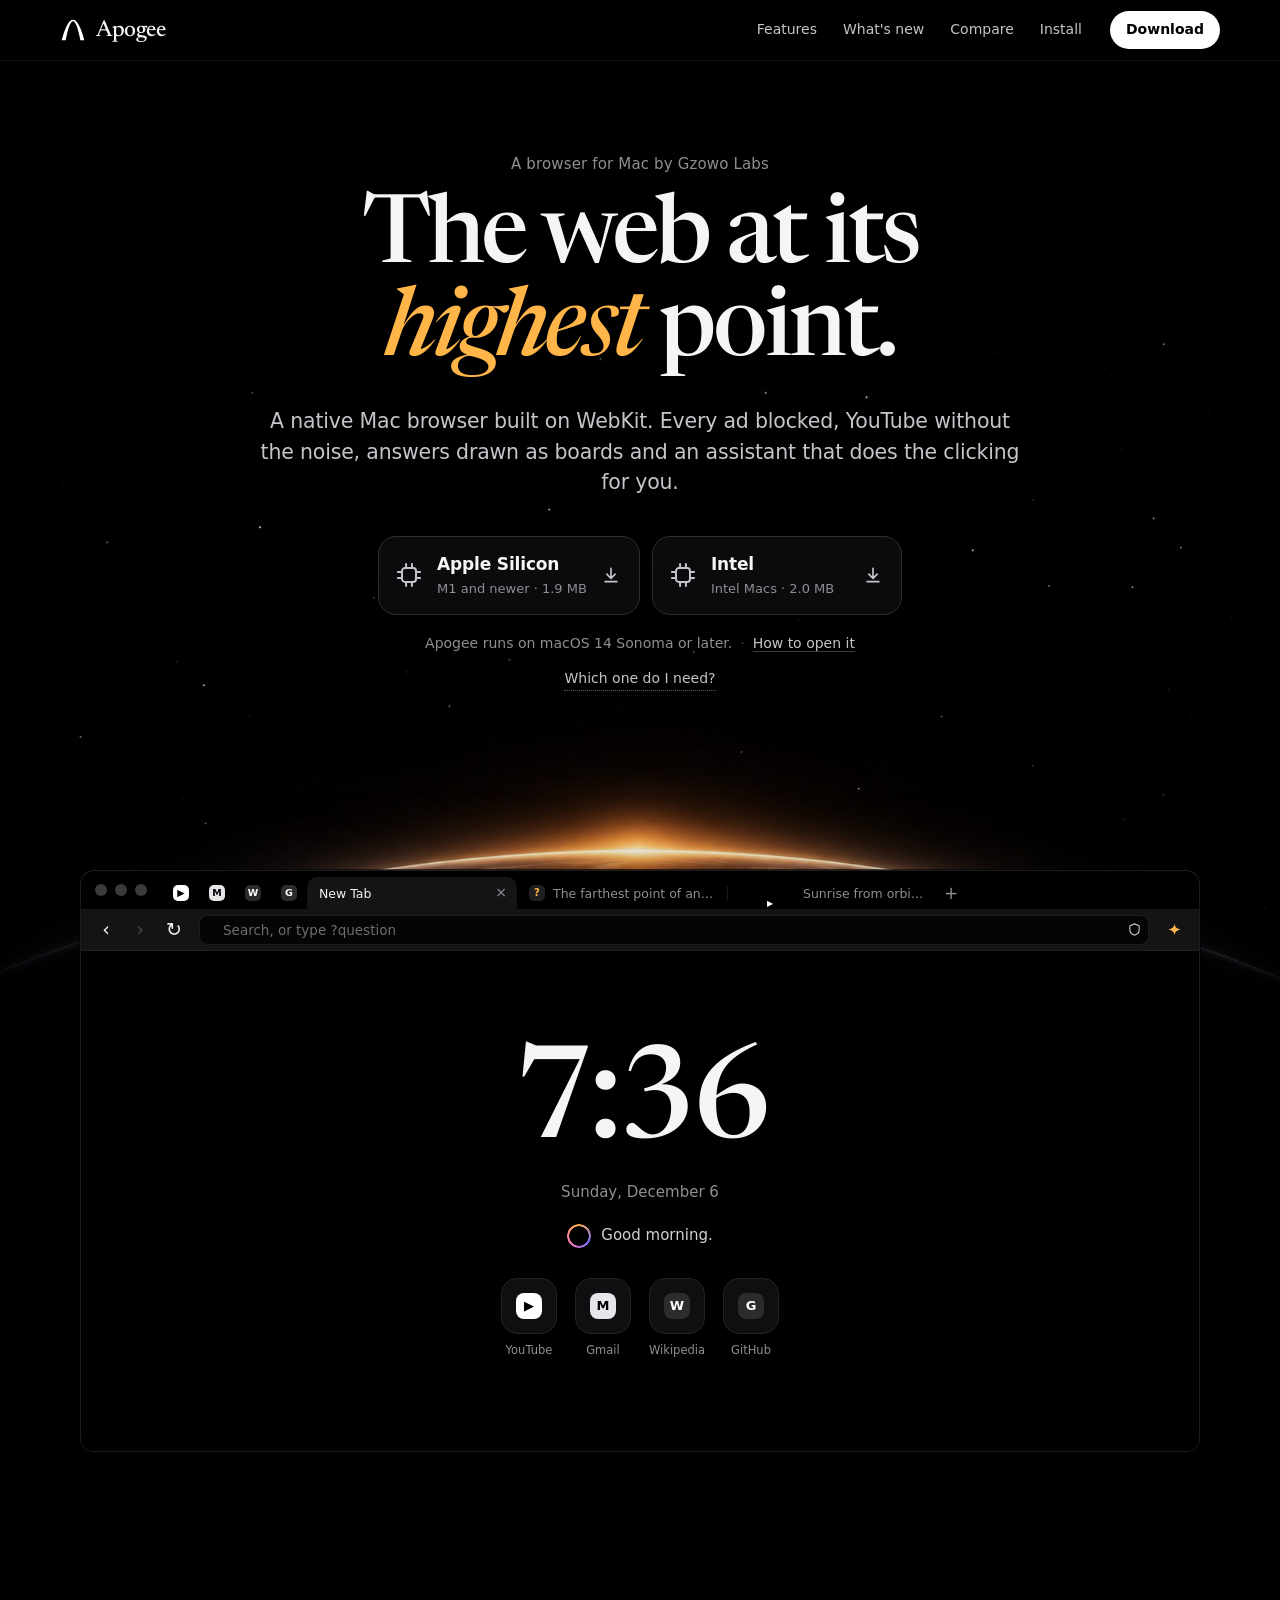
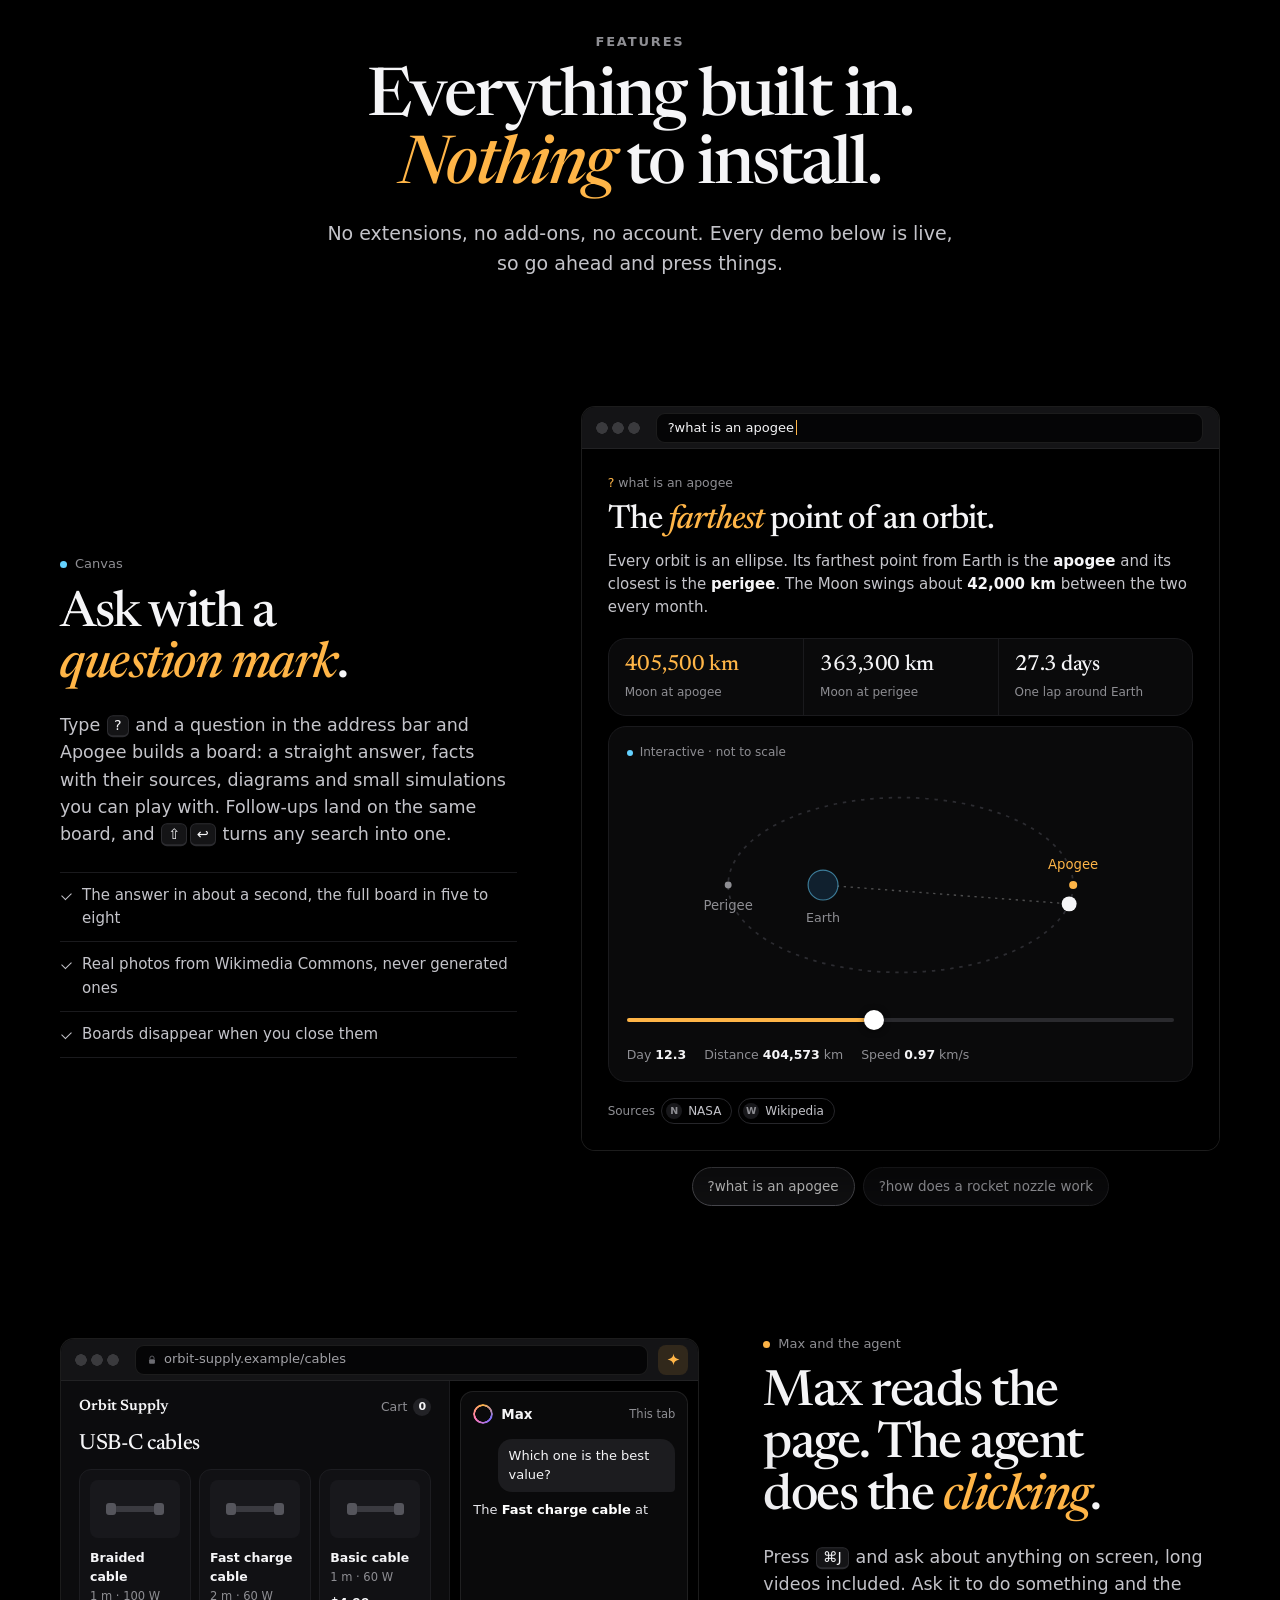
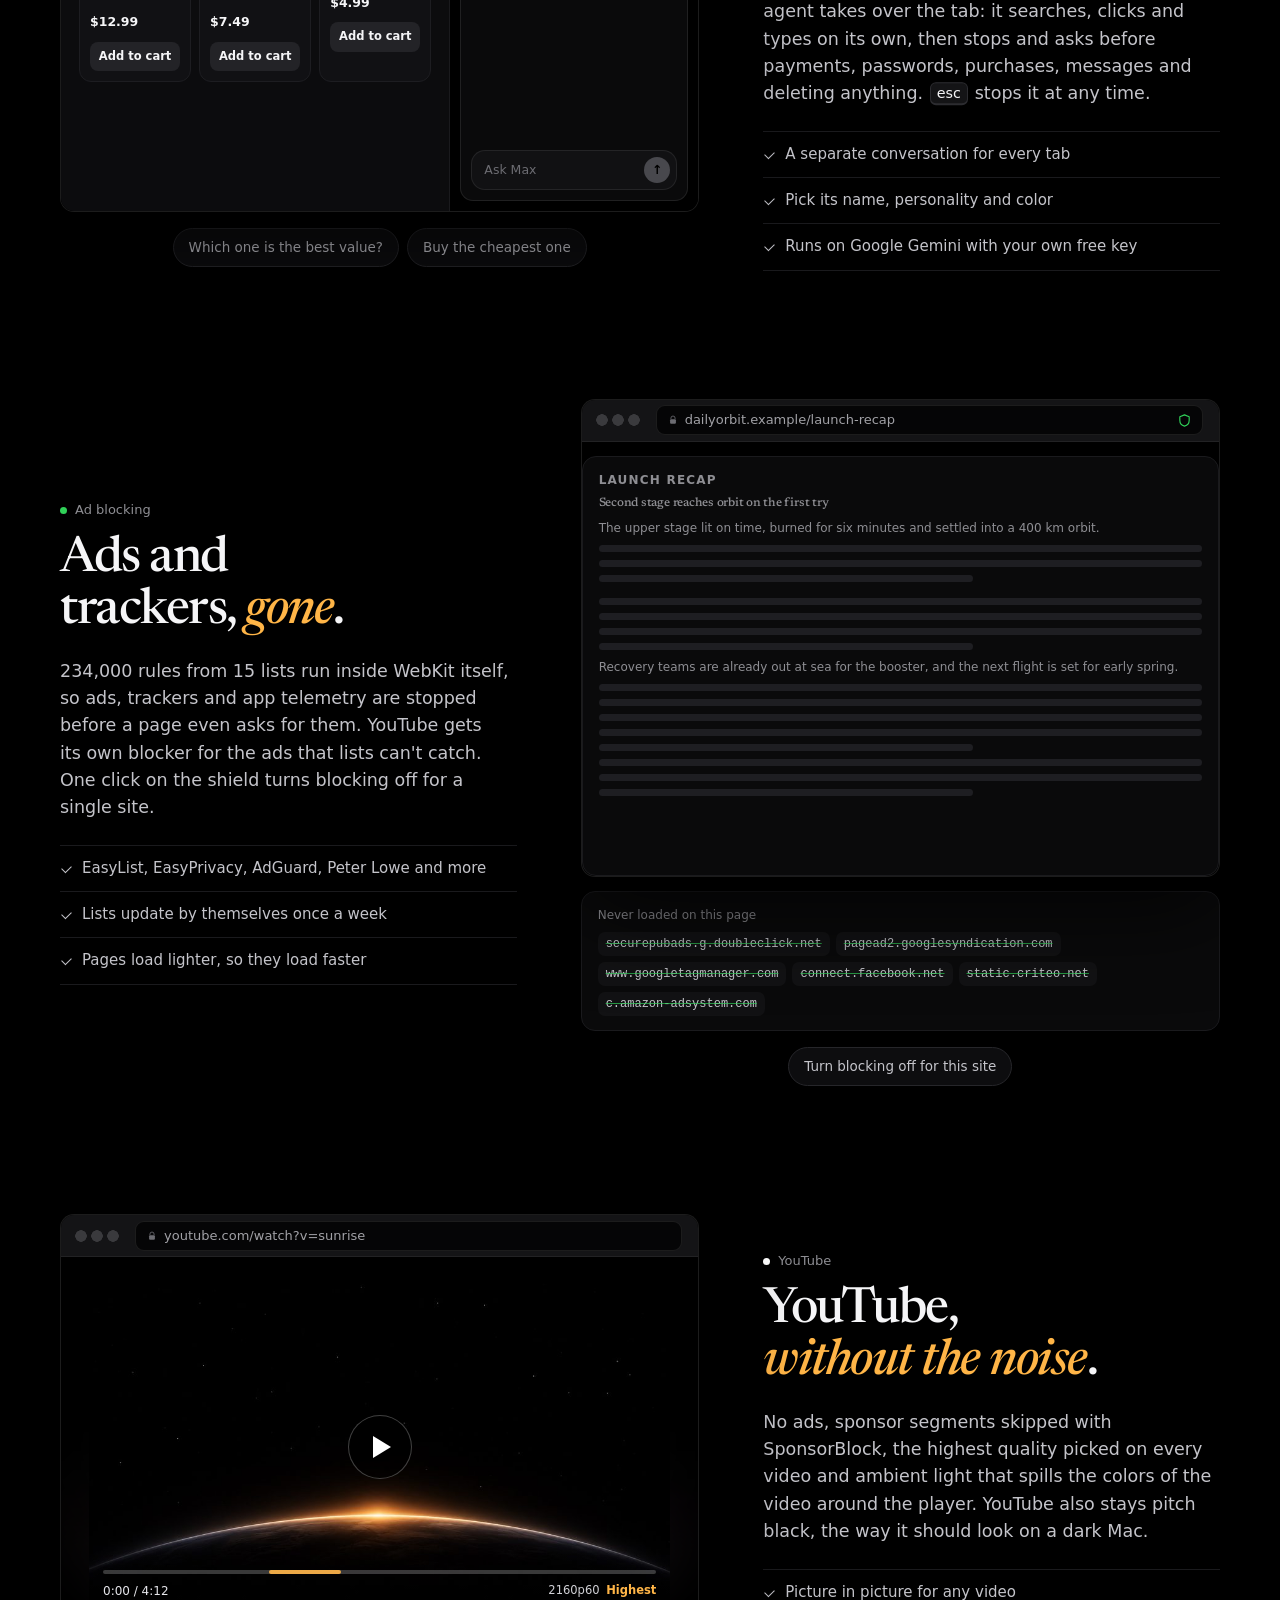
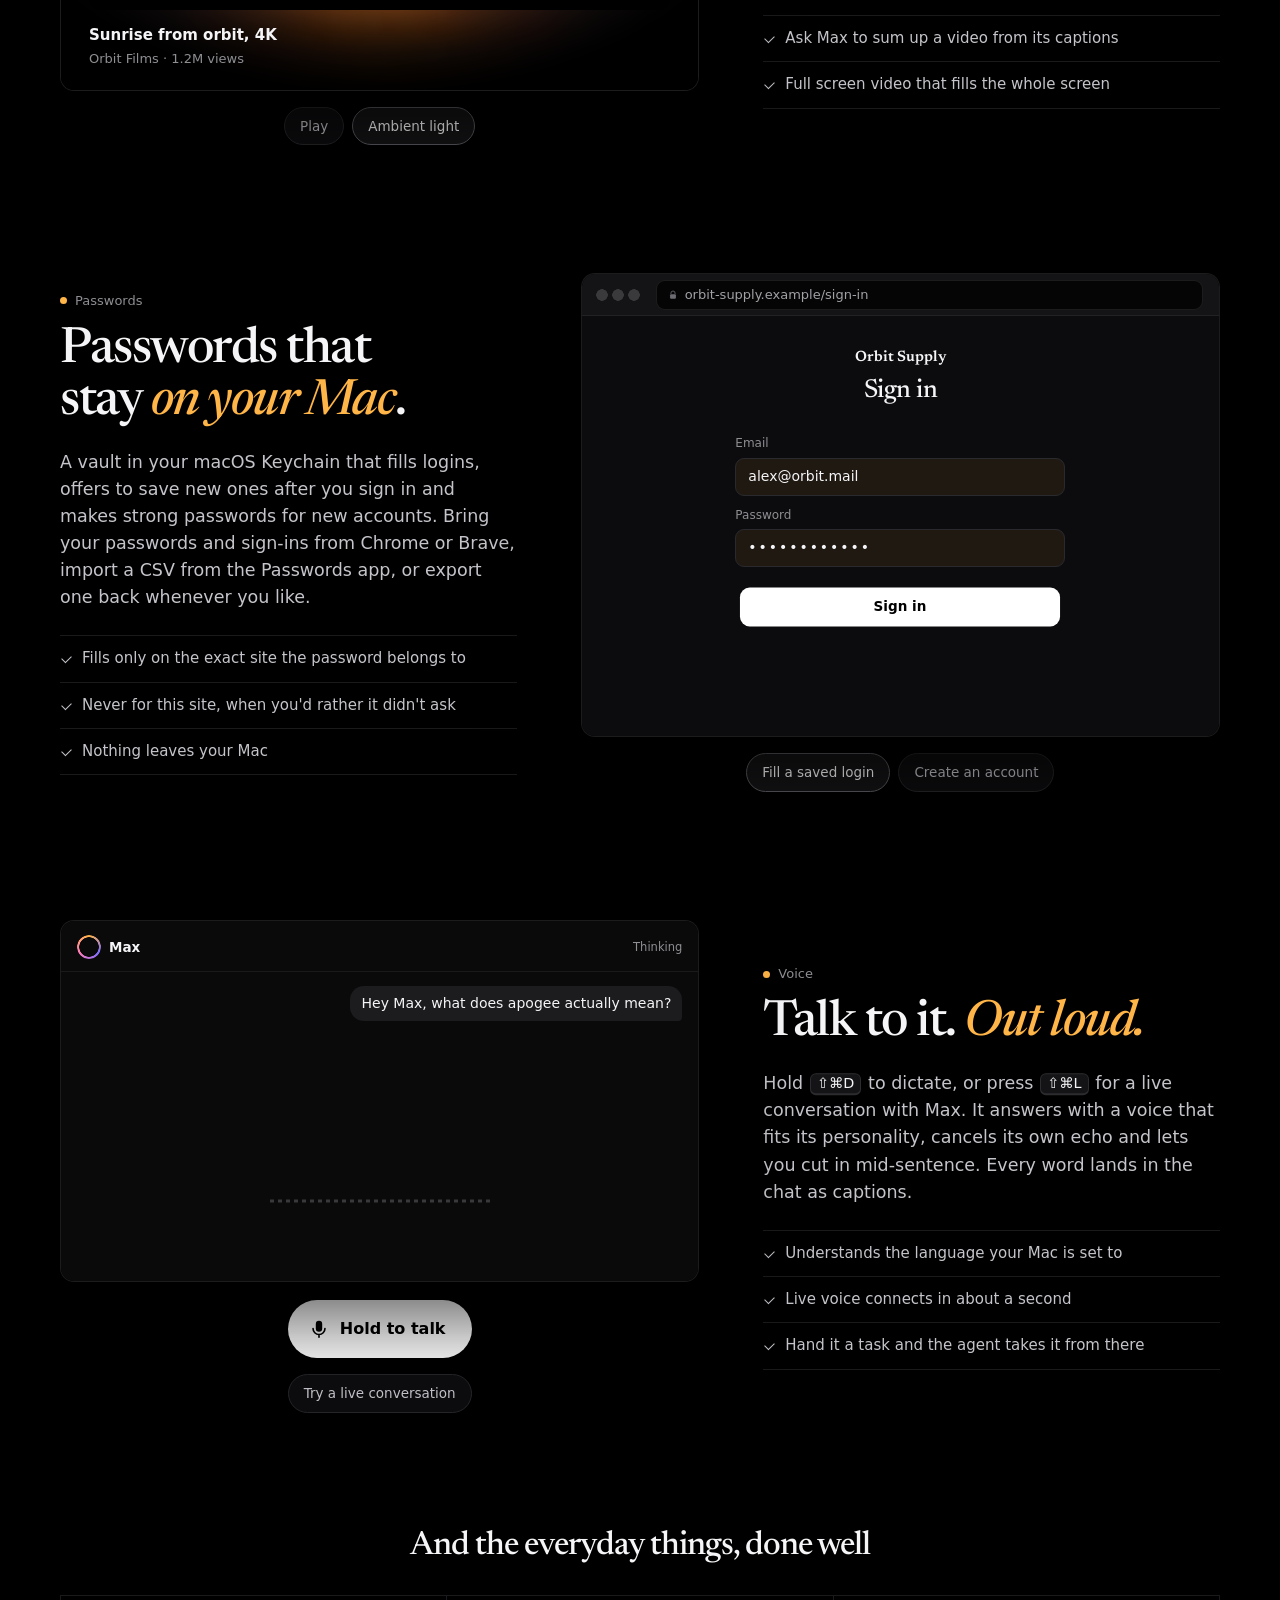
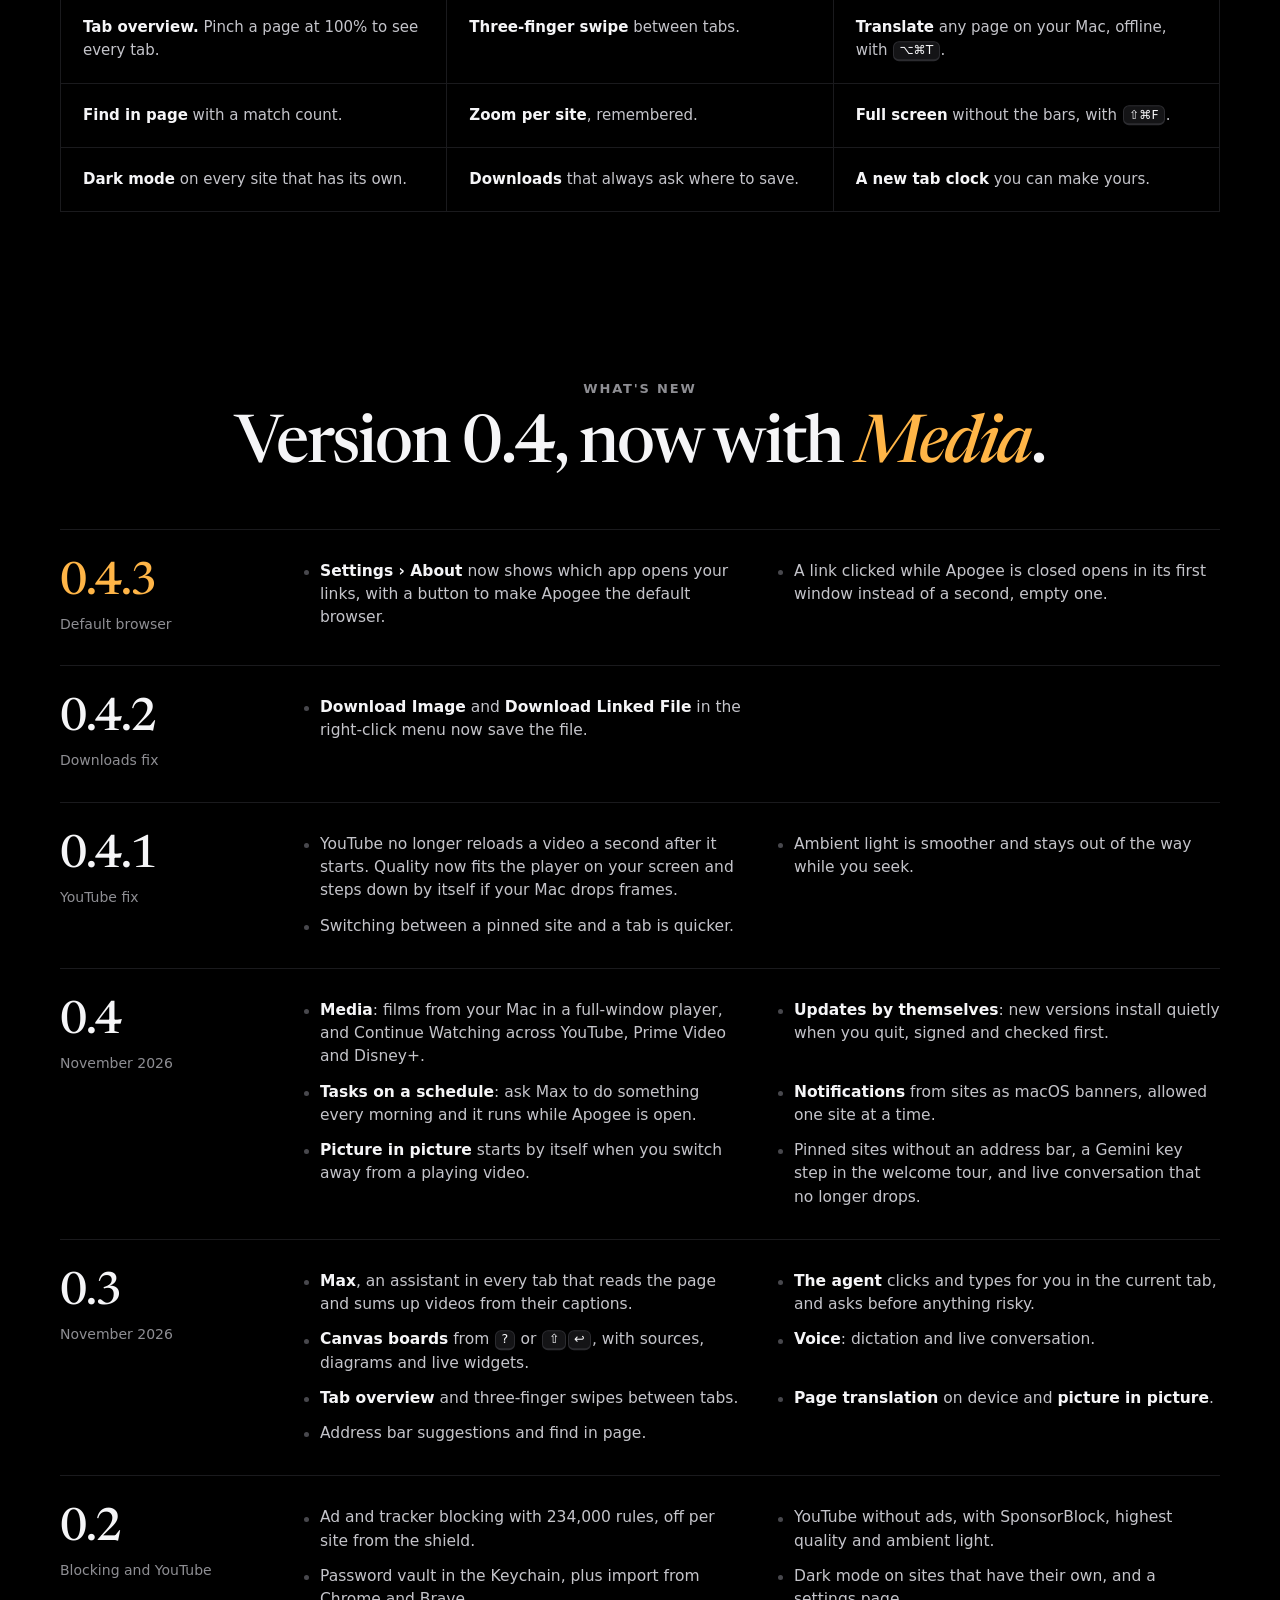
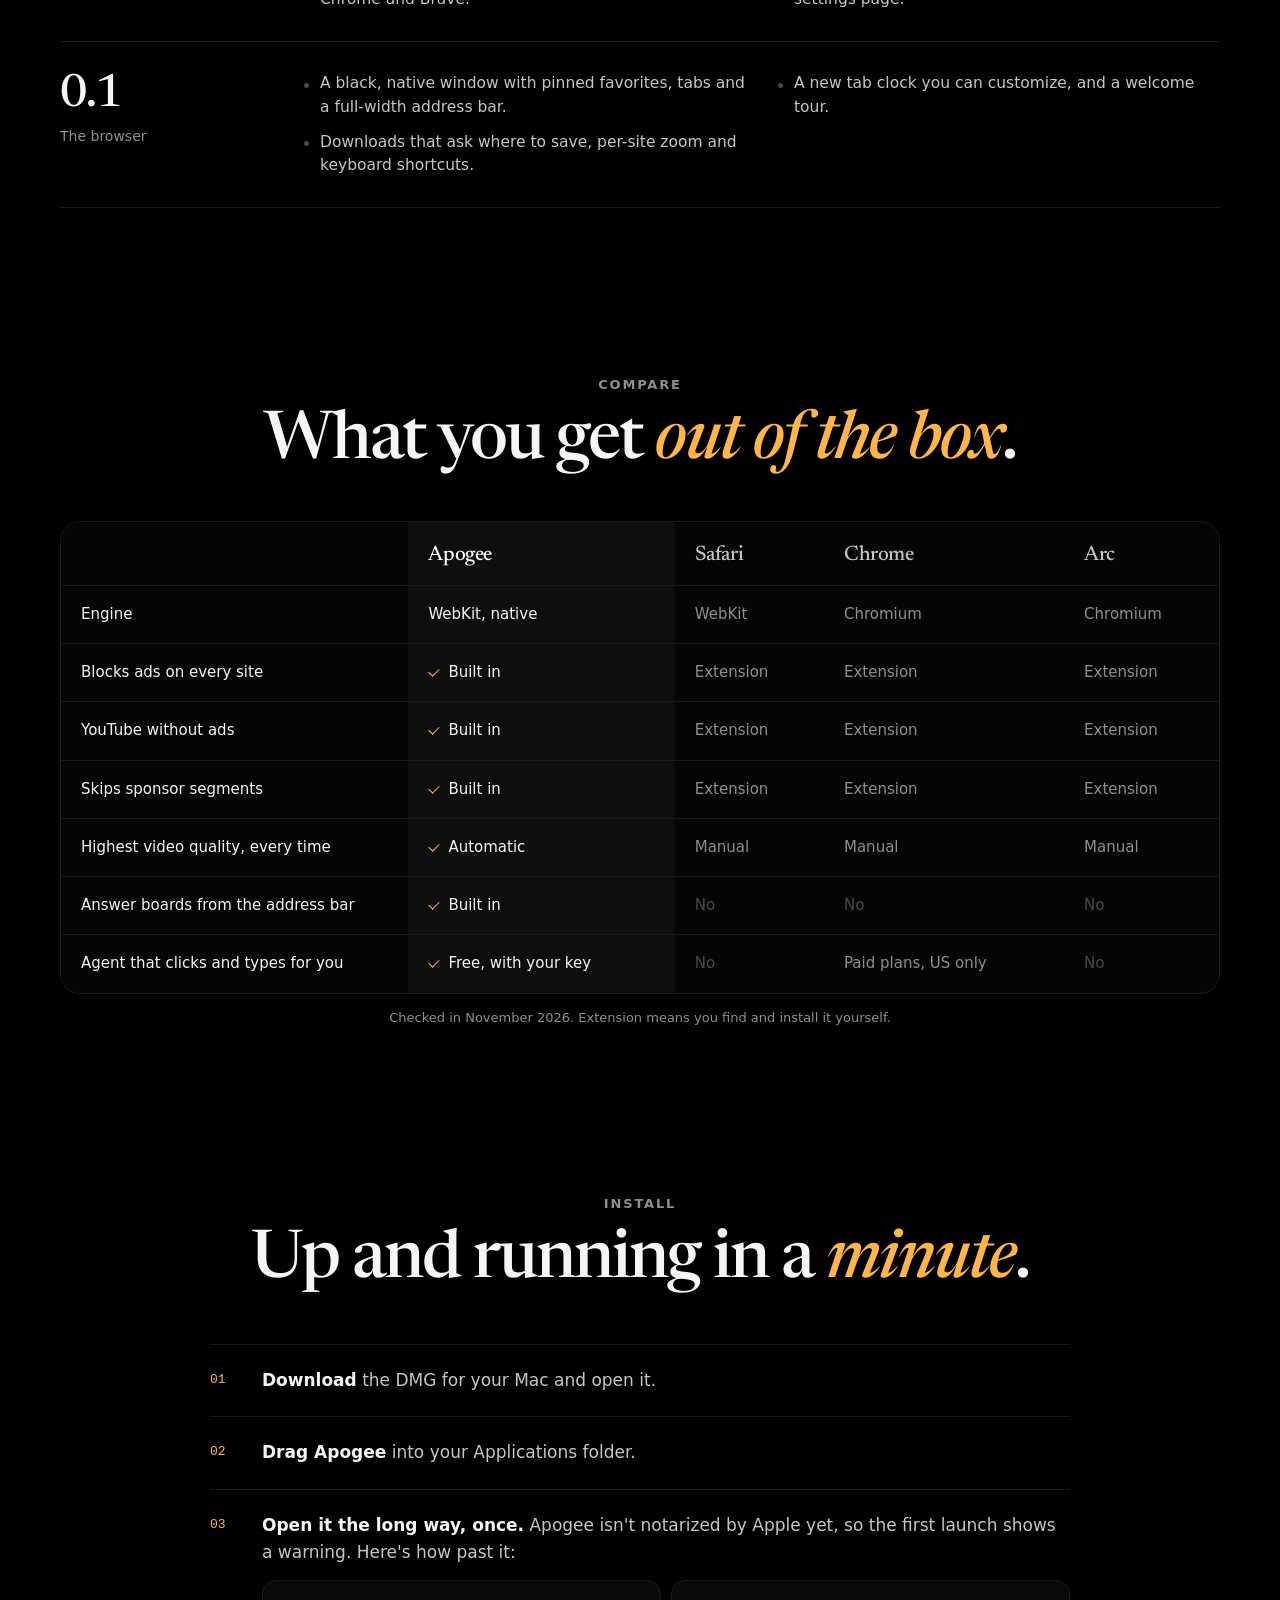
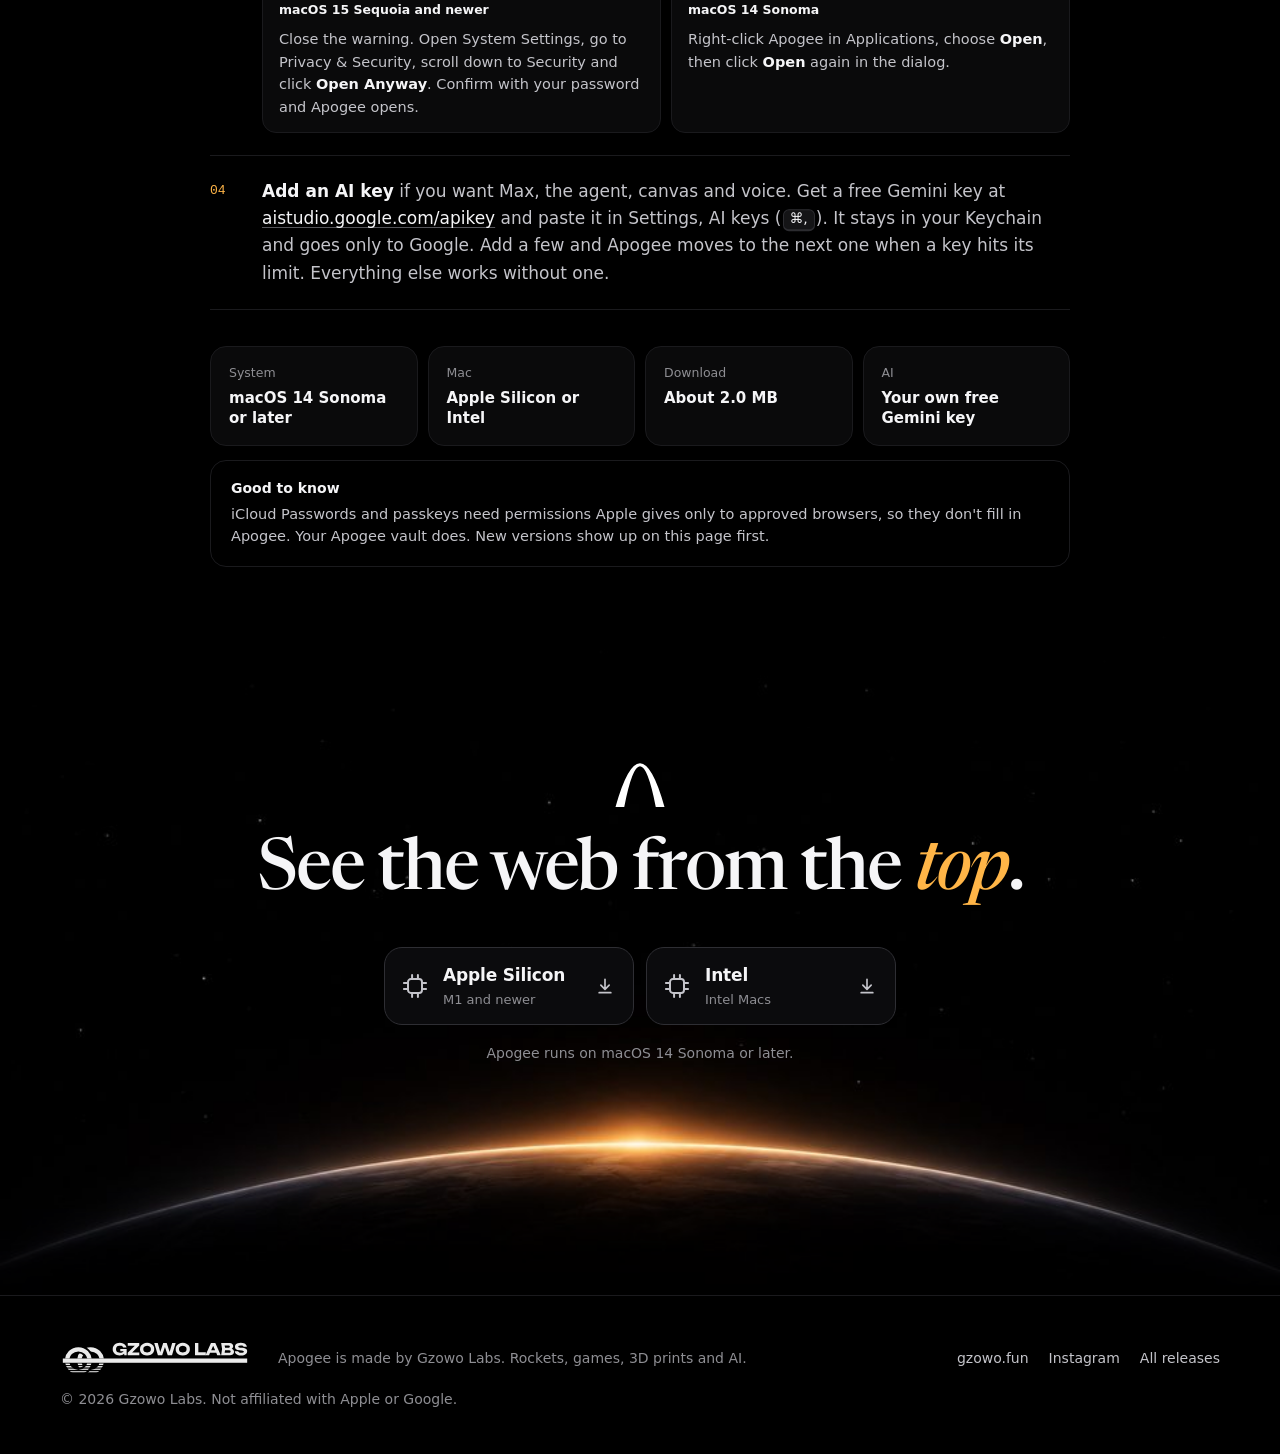
==== index.html @ c4f0b2e6 "Apogee 0.4.3 Co-Authored-By: Claude Fable 5.2 <noreply@anthropic.com>" ====
<!doctype html>
<html lang="en">
<head>
<meta charset="utf-8">
<meta name="viewport" content="width=device-width, initial-scale=1, viewport-fit=cover">
<title>Apogee · A browser for Mac</title>
<meta name="description" content="Apogee is a native Mac browser by Gzowo Labs. Every ad blocked, YouTube without the noise, answer boards from the address bar and an assistant that does the clicking. Free for Apple Silicon and Intel Macs.">
<meta name="theme-color" content="#000000">
<meta name="color-scheme" content="dark">
<link rel="canonical" href="https://apogee.gzowo.fun/">
<meta property="og:type" content="website">
<meta property="og:site_name" content="Apogee">
<meta property="og:title" content="Apogee, a browser for Mac">
<meta property="og:description" content="Every ad blocked, YouTube without the noise, answer boards from the address bar and an assistant that does the clicking. Free for Apple Silicon and Intel.">
<meta property="og:url" content="https://apogee.gzowo.fun/">
<meta property="og:image" content="https://apogee.gzowo.fun/assets/og.jpg">
<meta property="og:image:width" content="1200">
<meta property="og:image:height" content="630">
<meta name="twitter:card" content="summary_large_image">
<link rel="icon" href="assets/favicon.svg" type="image/svg+xml">
<link rel="icon" href="assets/favicon-32.png" sizes="32x32" type="image/png">
<link rel="apple-touch-icon" href="assets/apple-touch-icon.png">
<link rel="preload" as="image" href="assets/horizon-1672.jpg" imagesrcset="assets/horizon-960.jpg 960w, assets/horizon-1672.jpg 1672w" imagesizes="100vw">
<link rel="preconnect" href="https://fonts.googleapis.com">
<link rel="preconnect" href="https://fonts.gstatic.com" crossorigin>
<link rel="stylesheet" href="https://fonts.googleapis.com/css2?family=Newsreader:ital,opsz,wght@0,6..72,400..600;1,6..72,400..600&display=swap" media="print" onload="this.media='all'">
<link rel="stylesheet" href="assets/site.css">
<script>document.documentElement.classList.add('js')</script>
<script src="assets/site.js" defer></script>
</head>
<body>
<svg width="0" height="0" style="position:absolute" aria-hidden="true">
  <symbol id="arch" viewBox="18 22 64 58"><path d="M22 76 Q50 -24 78 76 L68 76 Q50 -17 32 76 Z"/></symbol>
  <symbol id="shield" viewBox="0 0 24 24"><path d="M12 3 4.5 6v5.6c0 4.6 3.1 8.3 7.5 9.4 4.4-1.1 7.5-4.8 7.5-9.4V6L12 3Z" fill="none" stroke="currentColor" stroke-width="1.8" stroke-linejoin="round"/></symbol>
  <symbol id="spark" viewBox="0 0 24 24"><path d="M12 2.5c.5 4.6 2.4 8 9.5 9.5-7.1 1.5-9 4.9-9.5 9.5-.5-4.6-2.4-8-9.5-9.5 7.1-1.5 9-4.9 9.5-9.5Z" fill="currentColor"/></symbol>
  <symbol id="lock" viewBox="0 0 24 24"><path d="M7 10V7.5a5 5 0 0 1 10 0V10" fill="none" stroke="currentColor" stroke-width="2"/><rect x="5" y="10" width="14" height="11" rx="2.5" fill="currentColor"/></symbol>
  <symbol id="mic" viewBox="0 0 24 24"><rect x="8.5" y="3" width="7" height="12" rx="3.5" fill="currentColor"/><path d="M5.5 11.5a6.5 6.5 0 0 0 13 0M12 18v3" fill="none" stroke="currentColor" stroke-width="1.8" stroke-linecap="round"/></symbol>
  <symbol id="key" viewBox="0 0 24 24"><circle cx="8" cy="12" r="4.2" fill="none" stroke="currentColor" stroke-width="2"/><path d="M12 12h9M18 12v3.5M15.5 12v2.5" fill="none" stroke="currentColor" stroke-width="2" stroke-linecap="round"/></symbol>
  <symbol id="chip" viewBox="0 0 24 24"><rect x="6" y="6" width="12" height="12" rx="2.5" fill="none" stroke="currentColor" stroke-width="1.7"/><path d="M9.5 2.5v3M14.5 2.5v3M9.5 18.5v3M14.5 18.5v3M2.5 9.5h3M2.5 14.5h3M18.5 9.5h3M18.5 14.5h3" stroke="currentColor" stroke-width="1.7" stroke-linecap="round"/></symbol>
  <symbol id="down" viewBox="0 0 24 24"><path d="M12 4v12m0 0-5-5m5 5 5-5M5 20h14" fill="none" stroke="currentColor" stroke-width="2" stroke-linecap="round" stroke-linejoin="round"/></symbol>
</svg>

<header class="nav" id="nav">
  <a class="brand" href="#top" aria-label="Apogee"><svg class="arch"><use href="#arch"/></svg><span>Apogee</span></a>
  <nav class="links" aria-label="Sections">
    <a href="#features">Features</a>
    <a href="#new">What's new</a>
    <a href="#compare">Compare</a>
    <a href="#install">Install</a>
  </nav>
  <a class="nav-dl" href="#download">Download</a>
</header>

<main id="top">
  <section class="hero">
    <div class="hero-copy wrap">
      <p class="eyebrow">A browser for Mac by Gzowo Labs</p>
      <h1>The web at its <em>highest</em> point.</h1>
      <p class="lede">A native Mac browser built on WebKit. Every ad blocked, YouTube without the noise, answers drawn as boards and an assistant that does the clicking for you.</p>
      <div class="dl" id="download" data-dl>
        <a class="chip" data-arch="arm64" href="https://github.com/JerzySukiennik/apogee/releases/latest/download/Apogee-Apple-Silicon.dmg">
          <svg class="chip-ic"><use href="#chip"/></svg>
          <span class="chip-t"><b>Apple Silicon</b><small>M1 and newer · <span data-size="arm64">1.9 MB</span></small></span>
          <svg class="chip-dl"><use href="#down"/></svg>
          <span class="chip-tag">Your Mac</span>
        </a>
        <a class="chip" data-arch="x86_64" href="https://github.com/JerzySukiennik/apogee/releases/latest/download/Apogee-Intel.dmg">
          <svg class="chip-ic"><use href="#chip"/></svg>
          <span class="chip-t"><b>Intel</b><small>Intel Macs · <span data-size="x86_64">2.0 MB</span></small></span>
          <svg class="chip-dl"><use href="#down"/></svg>
          <span class="chip-tag">Your Mac</span>
        </a>
      </div>
      <p class="dl-meta"><span data-dl-note>Version 0.4.3 · Free · macOS 14 Sonoma or later</span><span class="sep">·</span><a href="#install">How to open it</a></p>
      <details class="which">
        <summary>Which one do I need?</summary>
        <p>Open the Apple menu and choose About This Mac. If it says <b>Chip: Apple M1</b> or any other M chip, take Apple Silicon. If it says <b>Processor: Intel</b>, take Intel.</p>
      </details>
    </div>
    <div class="sky" aria-hidden="true">
      <img src="assets/horizon-1672.jpg" srcset="assets/horizon-960.jpg 960w, assets/horizon-1672.jpg 1672w" sizes="max(100vw, 820px)" alt="" width="1672" height="941" fetchpriority="high">
    </div>
  </section>

  <section class="show" aria-label="The Apogee window">
    <div class="win win-xl reveal">
      <div class="strip">
        <span class="lights" aria-hidden="true"><i></i><i></i><i></i></span>
        <span class="pins" aria-hidden="true">
          <span class="pin"><span class="lt" style="background:#fff;color:#000">▶</span></span>
          <span class="pin"><span class="lt" style="background:#e5e5ea;color:#000">M</span></span>
          <span class="pin"><span class="lt">W</span></span>
          <span class="pin"><span class="lt">G</span></span>
        </span>
        <span class="tab on"><span class="tt">New Tab</span><span class="x">×</span></span>
        <span class="tab"><span class="fq">?</span><span class="tt">The farthest point of an orbit</span></span>
        <span class="tab wide"><span class="fq yt">▶</span><span class="tt">Sunrise from orbit, 4K</span></span>
        <span class="plus">+</span>
      </div>
      <div class="navrow">
        <span class="navb">‹</span><span class="navb dim">›</span><span class="navb">↻</span>
        <span class="addr"><span class="ph">Search, or type ?question</span><svg class="sh"><use href="#shield"/></svg></span>
        <span class="ai"><svg><use href="#spark"/></svg></span>
      </div>
      <div class="newtab">
        <div class="clk" data-clock>9:41</div>
        <div class="dt" data-date>Monday, November 9</div>
        <div class="gr"><span class="ring"></span><span data-greet>Good morning.</span></div>
        <div class="fav">
          <span><i class="tile"><span class="lt" style="background:#fff;color:#000">▶</span></i>YouTube</span>
          <span><i class="tile"><span class="lt" style="background:#e5e5ea;color:#000">M</span></i>Gmail</span>
          <span><i class="tile"><span class="lt">W</span></i>Wikipedia</span>
          <span><i class="tile"><span class="lt">G</span></i>GitHub</span>
        </div>
      </div>
    </div>
  </section>

  <section class="features" id="features">
    <div class="wrap head reveal">
      <p class="kicker">Features</p>
      <h2>Everything built in. <em>Nothing</em> to install.</h2>
      <p class="sub">No extensions, no add-ons, no account. Every demo below is live, so go ahead and press things.</p>
    </div>

    <article class="feat wrap" id="canvas">
      <div class="feat-text reveal">
        <p class="label" style="--c:var(--blue)">Canvas</p>
        <h3>Ask with a <em>question mark</em>.</h3>
        <p>Type <kbd>?</kbd> and a question in the address bar and Apogee builds a board: a straight answer, facts with their sources, diagrams and small simulations you can play with. Follow-ups land on the same board, and <kbd>⇧</kbd><kbd>↩</kbd> turns any search into one.</p>
        <ul class="ticks">
          <li>The answer in about a second, the full board in five to eight</li>
          <li>Real photos from Wikimedia Commons, never generated ones</li>
          <li>Boards disappear when you close them</li>
        </ul>
      </div>
      <div class="demo reveal" data-demo="canvas">
        <div class="win">
          <div class="navrow mini"><span class="addr"><span class="typed" data-typed></span><span class="caret" aria-hidden="true"></span></span></div>
          <div class="board" data-board aria-live="polite"></div>
        </div>
        <div class="tries" role="group" aria-label="Try a question">
          <button type="button" data-q="apogee" class="on">?what is an apogee</button>
          <button type="button" data-q="nozzle">?how does a rocket nozzle work</button>
        </div>
      </div>
    </article>

    <article class="feat wrap flip" id="max">
      <div class="feat-text reveal">
        <p class="label" style="--c:var(--acc)">Max and the agent</p>
        <h3>Max reads the page. The agent does the <em>clicking</em>.</h3>
        <p>Press <kbd>⌘J</kbd> and ask about anything on screen, long videos included. Ask it to do something and the agent takes over the tab: it searches, clicks and types on its own, then stops and asks before payments, passwords, purchases, messages and deleting anything. <kbd>esc</kbd> stops it at any time.</p>
        <ul class="ticks">
          <li>A separate conversation for every tab</li>
          <li>Pick its name, personality and color</li>
          <li>Runs on Google Gemini with your own free key</li>
        </ul>
      </div>
      <div class="demo reveal" data-demo="max">
        <div class="win">
          <div class="navrow mini"><span class="addr"><svg class="lk"><use href="#lock"/></svg>orbit-supply.example/cables</span><span class="ai on"><svg><use href="#spark"/></svg></span></div>
          <div class="split">
            <div class="shop" data-shop>
              <div class="shop-h"><b>Orbit Supply</b><span class="cart">Cart <i data-cart>0</i></span></div>
              <p class="shop-t">USB-C cables</p>
              <div class="prods">
                <div class="prod" data-p="braided"><span class="pimg"><i></i></span><b>Braided cable</b><small>1 m · 100 W</small><span class="price">$12.99</span><span class="btn">Add to cart</span></div>
                <div class="prod" data-p="long"><span class="pimg"><i></i></span><b>Fast charge cable</b><small>2 m · 60 W</small><span class="price">$7.49</span><span class="btn">Add to cart</span></div>
                <div class="prod" data-p="basic"><span class="pimg"><i></i></span><b>Basic cable</b><small>1 m · 60 W</small><span class="price">$4.99</span><span class="btn" data-buy>Add to cart</span></div>
              </div>
              <div class="checkout" data-checkout><span>Checkout</span><b>Basic cable</b><span class="pay">Pay $4.99</span></div>
            </div>
            <aside class="panel">
              <div class="ph"><span class="halo"></span><b>Max</b><span class="pdim">This tab</span></div>
              <div class="msgs" data-msgs><p class="hint">Ask about this page, or tell Max to do something.</p></div>
              <div class="inp"><span data-inp>Ask Max</span><span class="send">↑</span></div>
            </aside>
          </div>
          <span class="cursor" data-cursor aria-hidden="true"></span>
        </div>
        <div class="tries" role="group" aria-label="Try Max">
          <button type="button" data-a="ask">Which one is the best value?</button>
          <button type="button" data-a="do">Buy the cheapest one</button>
        </div>
      </div>
    </article>

    <article class="feat wrap" id="blocking">
      <div class="feat-text reveal">
        <p class="label" style="--c:var(--green)">Ad blocking</p>
        <h3>Ads and trackers, <em>gone</em>.</h3>
        <p>234,000 rules from 15 lists run inside WebKit itself, so ads, trackers and app telemetry are stopped before a page even asks for them. YouTube gets its own blocker for the ads that lists can't catch. One click on the shield turns blocking off for a single site.</p>
        <ul class="ticks">
          <li>EasyList, EasyPrivacy, AdGuard, Peter Lowe and more</li>
          <li>Lists update by themselves once a week</li>
          <li>Pages load lighter, so they load faster</li>
        </ul>
      </div>
      <div class="demo reveal" data-demo="ads">
        <div class="win">
          <div class="navrow mini"><span class="addr"><svg class="lk"><use href="#lock"/></svg>dailyorbit.example/launch-recap<button type="button" class="shield on" data-shield aria-pressed="true" aria-label="Ad blocking for this site"><svg><use href="#shield"/></svg></button></span></div>
          <div class="news" data-news>
            <div class="ad ad-top"><span>Ad</span></div>
            <div class="news-body">
              <div class="art">
                <p class="nk">Launch recap</p>
                <p class="nh">Second stage reaches orbit on the first try</p>
                <p class="nt">The upper stage lit on time, burned for six minutes and settled into a 400 km orbit.</p>
                <i class="ln"></i><i class="ln"></i><i class="ln s"></i>
                <div class="ad ad-in"><span>Sponsored</span></div>
                <i class="ln"></i><i class="ln"></i><i class="ln"></i><i class="ln s"></i>
                <p class="nt">Recovery teams are already out at sea for the booster, and the next flight is set for early spring.</p>
                <i class="ln"></i><i class="ln"></i><i class="ln"></i><i class="ln"></i><i class="ln s"></i>
                <i class="ln"></i><i class="ln"></i><i class="ln s"></i>
              </div>
              <div class="ad ad-side"><span>Ad</span></div>
            </div>
            <div class="ad ad-pop"><span>Ad</span></div>
          </div>
        </div>
        <div class="blocked">
          <p>Never loaded on this page</p>
          <ul data-log>
            <li>securepubads.g.doubleclick.net</li>
            <li>pagead2.googlesyndication.com</li>
            <li>www.googletagmanager.com</li>
            <li>connect.facebook.net</li>
            <li>static.criteo.net</li>
            <li>c.amazon-adsystem.com</li>
          </ul>
        </div>
        <div class="tries" role="group" aria-label="Try ad blocking">
          <button type="button" data-shield-btn>Turn blocking off for this site</button>
        </div>
      </div>
    </article>

    <article class="feat wrap flip" id="youtube">
      <div class="feat-text reveal">
        <p class="label" style="--c:#fff">YouTube</p>
        <h3>YouTube, <em>without the noise</em>.</h3>
        <p>No ads, sponsor segments skipped with SponsorBlock, the highest quality picked on every video and ambient light that spills the colors of the video around the player. YouTube also stays pitch black, the way it should look on a dark Mac.</p>
        <ul class="ticks">
          <li>Picture in picture for any video</li>
          <li>Ask Max to sum up a video from its captions</li>
          <li>Full screen video that fills the whole screen</li>
        </ul>
      </div>
      <div class="demo reveal" data-demo="yt">
        <div class="win">
          <div class="navrow mini"><span class="addr"><svg class="lk"><use href="#lock"/></svg>youtube.com/watch?v=sunrise</span></div>
          <div class="yt">
            <div class="stage">
              <div class="amb" data-amb><img src="assets/ambient.jpg" alt="" width="96" height="54"></div>
              <div class="player" data-player>
                <img class="frame" data-frame src="assets/horizon-960.jpg" alt="Sunrise over the curve of the Earth" width="960" height="540" loading="lazy">
                <div class="toast" data-toast></div>
                <button type="button" class="big-play" data-play aria-label="Play"><span></span></button>
                <div class="ctrls">
                  <div class="bar"><span class="seg" style="left:30%;width:13%"></span><span class="prog" data-prog></span></div>
                  <div class="row"><span class="time" data-time>0:00 / 4:12</span><span class="q">2160p60 <b>Highest</b></span></div>
                </div>
              </div>
            </div>
            <div class="yt-meta"><b>Sunrise from orbit, 4K</b><span>Orbit Films · 1.2M views</span></div>
          </div>
        </div>
        <div class="tries" role="group" aria-label="Try YouTube">
          <button type="button" data-play-btn>Play</button>
          <button type="button" data-amb-btn class="on" aria-pressed="true">Ambient light</button>
        </div>
      </div>
    </article>

    <article class="feat wrap" id="passwords">
      <div class="feat-text reveal">
        <p class="label" style="--c:var(--acc)">Passwords</p>
        <h3>Passwords that stay <em>on your Mac</em>.</h3>
        <p>A vault in your macOS Keychain that fills logins, offers to save new ones after you sign in and makes strong passwords for new accounts. Bring your passwords and sign-ins from Chrome or Brave, import a CSV from the Passwords app, or export one back whenever you like.</p>
        <ul class="ticks">
          <li>Fills only on the exact site the password belongs to</li>
          <li>Never for this site, when you'd rather it didn't ask</li>
          <li>Nothing leaves your Mac</li>
        </ul>
      </div>
      <div class="demo reveal" data-demo="vault">
        <div class="win">
          <div class="navrow mini"><span class="addr"><svg class="lk"><use href="#lock"/></svg>orbit-supply.example/sign-in</span></div>
          <div class="login">
            <div class="lg">
              <b class="lg-brand">Orbit Supply</b>
              <p class="lg-title" data-lg-title>Sign in</p>
              <span class="lab">Email</span>
              <span class="field" data-email></span>
              <div class="pop" data-pop>
                <span class="pop-h"><svg><use href="#key"/></svg>Apogee Passwords</span>
                <button type="button" class="pop-row" data-fill><span><b>alex@orbit.mail</b><small>••••••••••••</small></span><em>Fill</em></button>
              </div>
              <span class="lab">Password</span>
              <span class="field pw" data-pass></span>
              <div class="pop gen" data-gen>
                <span class="pop-h"><svg><use href="#key"/></svg>Strong password</span>
                <code data-pw></code>
                <span class="gen-b"><button type="button" data-regen>New one</button><button type="button" class="use" data-use>Use it</button></span>
              </div>
              <span class="lg-btn" data-lg-btn>Sign in</span>
            </div>
          </div>
          <div class="savebar" data-save>
            <svg class="k"><use href="#key"/></svg>
            <span class="sv-t" data-save-t>Save password for orbit-supply.example?</span>
            <span class="sv-b"><button type="button" class="ghost">Never for this site</button><button type="button" class="acc" data-save-btn>Save</button></span>
          </div>
        </div>
        <div class="tries" role="group" aria-label="Try passwords">
          <button type="button" data-v="fill" class="on">Fill a saved login</button>
          <button type="button" data-v="new">Create an account</button>
        </div>
      </div>
    </article>

    <article class="feat wrap flip" id="voice">
      <div class="feat-text reveal">
        <p class="label" style="--c:var(--acc)">Voice</p>
        <h3>Talk to it. <em>Out loud.</em></h3>
        <p>Hold <kbd>⇧⌘D</kbd> to dictate, or press <kbd>⇧⌘L</kbd> for a live conversation with Max. It answers with a voice that fits its personality, cancels its own echo and lets you cut in mid-sentence. Every word lands in the chat as captions.</p>
        <ul class="ticks">
          <li>Understands the language your Mac is set to</li>
          <li>Live voice connects in about a second</li>
          <li>Hand it a task and the agent takes it from there</li>
        </ul>
      </div>
      <div class="demo reveal" data-demo="voice">
        <div class="win voice-win">
          <div class="vpanel">
            <div class="ph"><span class="halo" data-halo></span><b>Max</b><span class="pdim" data-vstate>Ready</span></div>
            <div class="msgs" data-vmsgs><p class="hint">Hold the button and ask something.</p></div>
            <div class="wave" data-wave aria-hidden="true"></div>
            <p class="transcript" data-tr></p>
          </div>
        </div>
        <div class="talk-row">
          <button type="button" class="talk" data-talk><svg><use href="#mic"/></svg><span data-talk-t>Hold to talk</span></button>
        </div>
        <div class="tries" role="group" aria-label="Try voice">
          <button type="button" data-live>Try a live conversation</button>
        </div>
      </div>
    </article>

    <div class="wrap more reveal">
      <h4>And the everyday things, done well</h4>
      <ul>
        <li><b>Tab overview.</b> Pinch a page at 100% to see every tab.</li>
        <li><b>Three-finger swipe</b> between tabs.</li>
        <li><b>Translate</b> any page on your Mac, offline, with <kbd>⌥⌘T</kbd>.</li>
        <li><b>Find in page</b> with a match count.</li>
        <li><b>Zoom per site</b>, remembered.</li>
        <li><b>Full screen</b> without the bars, with <kbd>⇧⌘F</kbd>.</li>
        <li><b>Dark mode</b> on every site that has its own.</li>
        <li><b>Downloads</b> that always ask where to save.</li>
        <li><b>A new tab clock</b> you can make yours.</li>
      </ul>
    </div>
  </section>

  <section class="new" id="new">
    <div class="wrap">
      <div class="head reveal">
        <p class="kicker">What's new</p>
        <h2>Version 0.4, now with <em>Media</em>.</h2>
      </div>
      <div class="rels">
        <article class="rel reveal">
          <div class="rel-v"><b>0.4.3</b><span>Default browser</span></div>
          <ul>
            <li><b>Settings › About</b> now shows which app opens your links, with a button to make Apogee the default browser.</li>
            <li>A link clicked while Apogee is closed opens in its first window instead of a second, empty one.</li>
          </ul>
        </article>
        <article class="rel reveal">
          <div class="rel-v"><b>0.4.2</b><span>Downloads fix</span></div>
          <ul>
            <li><b>Download Image</b> and <b>Download Linked File</b> in the right-click menu now save the file.</li>
          </ul>
        </article>
        <article class="rel reveal">
          <div class="rel-v"><b>0.4.1</b><span>YouTube fix</span></div>
          <ul>
            <li>YouTube no longer reloads a video a second after it starts. Quality now fits the player on your screen and steps down by itself if your Mac drops frames.</li>
            <li>Ambient light is smoother and stays out of the way while you seek.</li>
            <li>Switching between a pinned site and a tab is quicker.</li>
          </ul>
        </article>
        <article class="rel reveal">
          <div class="rel-v"><b>0.4</b><span>November 2026</span></div>
          <ul>
            <li><b>Media</b>: films from your Mac in a full-window player, and Continue Watching across YouTube, Prime Video and Disney+.</li>
            <li><b>Updates by themselves</b>: new versions install quietly when you quit, signed and checked first.</li>
            <li><b>Tasks on a schedule</b>: ask Max to do something every morning and it runs while Apogee is open.</li>
            <li><b>Notifications</b> from sites as macOS banners, allowed one site at a time.</li>
            <li><b>Picture in picture</b> starts by itself when you switch away from a playing video.</li>
            <li>Pinned sites without an address bar, a Gemini key step in the welcome tour, and live conversation that no longer drops.</li>
          </ul>
        </article>
        <article class="rel reveal">
          <div class="rel-v"><b>0.3</b><span>November 2026</span></div>
          <ul>
            <li><b>Max</b>, an assistant in every tab that reads the page and sums up videos from their captions.</li>
            <li><b>The agent</b> clicks and types for you in the current tab, and asks before anything risky.</li>
            <li><b>Canvas boards</b> from <kbd>?</kbd> or <kbd>⇧</kbd><kbd>↩</kbd>, with sources, diagrams and live widgets.</li>
            <li><b>Voice</b>: dictation and live conversation.</li>
            <li><b>Tab overview</b> and three-finger swipes between tabs.</li>
            <li><b>Page translation</b> on device and <b>picture in picture</b>.</li>
            <li>Address bar suggestions and find in page.</li>
          </ul>
        </article>
        <article class="rel reveal">
          <div class="rel-v"><b>0.2</b><span>Blocking and YouTube</span></div>
          <ul>
            <li>Ad and tracker blocking with 234,000 rules, off per site from the shield.</li>
            <li>YouTube without ads, with SponsorBlock, highest quality and ambient light.</li>
            <li>Password vault in the Keychain, plus import from Chrome and Brave.</li>
            <li>Dark mode on sites that have their own, and a settings page.</li>
          </ul>
        </article>
        <article class="rel reveal">
          <div class="rel-v"><b>0.1</b><span>The browser</span></div>
          <ul>
            <li>A black, native window with pinned favorites, tabs and a full-width address bar.</li>
            <li>A new tab clock you can customize, and a welcome tour.</li>
            <li>Downloads that ask where to save, per-site zoom and keyboard shortcuts.</li>
          </ul>
        </article>
      </div>
    </div>
  </section>

  <section class="compare" id="compare">
    <div class="wrap">
      <div class="head reveal">
        <p class="kicker">Compare</p>
        <h2>What you get <em>out of the box</em>.</h2>
      </div>
      <div class="table-wrap reveal">
        <table>
          <thead>
            <tr><th scope="col"><span class="sr">Feature</span></th><th scope="col" class="me">Apogee</th><th scope="col">Safari</th><th scope="col">Chrome</th><th scope="col">Arc</th></tr>
          </thead>
          <tbody>
            <tr><th scope="row">Engine</th><td class="me">WebKit, native</td><td>WebKit</td><td>Chromium</td><td>Chromium</td></tr>
            <tr><th scope="row">Blocks ads on every site</th><td class="me yes">Built in</td><td>Extension</td><td>Extension</td><td>Extension</td></tr>
            <tr><th scope="row">YouTube without ads</th><td class="me yes">Built in</td><td>Extension</td><td>Extension</td><td>Extension</td></tr>
            <tr><th scope="row">Skips sponsor segments</th><td class="me yes">Built in</td><td>Extension</td><td>Extension</td><td>Extension</td></tr>
            <tr><th scope="row">Highest video quality, every time</th><td class="me yes">Automatic</td><td>Manual</td><td>Manual</td><td>Manual</td></tr>
            <tr><th scope="row">Answer boards from the address bar</th><td class="me yes">Built in</td><td class="no">No</td><td class="no">No</td><td class="no">No</td></tr>
            <tr><th scope="row">Agent that clicks and types for you</th><td class="me yes">Free, with your key</td><td class="no">No</td><td>Paid plans, US only</td><td class="no">No</td></tr>
          </tbody>
        </table>
      </div>
      <p class="note reveal">Checked in November 2026. Extension means you find and install it yourself.</p>
    </div>
  </section>

  <section class="install" id="install">
    <div class="wrap">
      <div class="head reveal">
        <p class="kicker">Install</p>
        <h2>Up and running in a <em>minute</em>.</h2>
      </div>
      <ol class="steps">
        <li class="reveal"><div><b>Download</b> the DMG for your Mac and open it.</div></li>
        <li class="reveal"><div><b>Drag Apogee</b> into your Applications folder.</div></li>
        <li class="reveal"><div><b>Open it the long way, once.</b> Apogee isn't notarized by Apple yet, so the first launch shows a warning. Here's how past it:
          <div class="os">
            <div><span class="os-n">macOS 15 Sequoia and newer</span><p>Close the warning. Open System Settings, go to Privacy &amp; Security, scroll down to Security and click <b>Open Anyway</b>. Confirm with your password and Apogee opens.</p></div>
            <div><span class="os-n">macOS 14 Sonoma</span><p>Right-click Apogee in Applications, choose <b>Open</b>, then click <b>Open</b> again in the dialog.</p></div>
          </div></div>
        </li>
        <li class="reveal"><div><b>Add an AI key</b> if you want Max, the agent, canvas and voice. Get a free Gemini key at <a href="https://aistudio.google.com/apikey" target="_blank" rel="noopener">aistudio.google.com/apikey</a> and paste it in Settings, AI keys (<kbd>⌘,</kbd>). It stays in your Keychain and goes only to Google. Add a few and Apogee moves to the next one when a key hits its limit. Everything else works without one.</div></li>
      </ol>
      <div class="req reveal">
        <div><span>System</span><b>macOS 14 Sonoma or later</b></div>
        <div><span>Mac</span><b>Apple Silicon or Intel</b></div>
        <div><span>Download</span><b data-req-size>About 2.0 MB</b></div>
        <div><span>AI</span><b>Your own free Gemini key</b></div>
      </div>
      <div class="good reveal">
        <h4>Good to know</h4>
        <p>iCloud Passwords and passkeys need permissions Apple gives only to approved browsers, so they don't fill in Apogee. Your Apogee vault does. New versions show up on this page first.</p>
      </div>
    </div>
  </section>

  <section class="end">
    <div class="end-sky" aria-hidden="true"><img src="assets/horizon-960.jpg" alt="" width="960" height="540" loading="lazy"></div>
    <div class="wrap end-in reveal">
      <svg class="arch big"><use href="#arch"/></svg>
      <h2>See the web from the <em>top</em>.</h2>
      <div class="dl" data-dl>
        <a class="chip" data-arch="arm64" href="https://github.com/JerzySukiennik/apogee/releases/latest/download/Apogee-Apple-Silicon.dmg">
          <svg class="chip-ic"><use href="#chip"/></svg>
          <span class="chip-t"><b>Apple Silicon</b><small>M1 and newer</small></span>
          <svg class="chip-dl"><use href="#down"/></svg>
          <span class="chip-tag">Your Mac</span>
        </a>
        <a class="chip" data-arch="x86_64" href="https://github.com/JerzySukiennik/apogee/releases/latest/download/Apogee-Intel.dmg">
          <svg class="chip-ic"><use href="#chip"/></svg>
          <span class="chip-t"><b>Intel</b><small>Intel Macs</small></span>
          <svg class="chip-dl"><use href="#down"/></svg>
          <span class="chip-tag">Your Mac</span>
        </a>
      </div>
      <p class="dl-meta"><span data-dl-note>Version 0.4.3 · Free · macOS 14 Sonoma or later</span></p>
    </div>
  </section>
</main>

<footer class="foot">
  <div class="wrap foot-in">
    <a class="gl" href="https://gzowo.fun" aria-label="Gzowo Labs"><img src="assets/gzowo-labs.svg" alt="Gzowo Labs" width="220" height="40"></a>
    <p>Apogee is made by Gzowo Labs. Rockets, games, 3D prints and AI.</p>
    <nav class="foot-links" aria-label="Links">
      <a href="https://gzowo.fun">gzowo.fun</a>
      <a href="https://www.instagram.com/gzowo_labs/" target="_blank" rel="noopener">Instagram</a>
      <a href="https://github.com/JerzySukiennik/apogee/releases" target="_blank" rel="noopener">All releases</a>
    </nav>
    <p class="fine">© 2026 Gzowo Labs. Not affiliated with Apple or Google.</p>
  </div>
</footer>
</body>
</html>
---- assets/site.css ----
/* Apogee landing page styles. */
:root{
  --bg:#000;--fg:#f5f5f7;--fg2:#c4c4ca;--dim:#8e8e93;--dim2:#48484d;--line:#1a1a1d;--line2:#26262a;
  --card:#0a0a0b;--bar:#141416;--field:#050506;--acc:#ffb547;--blue:#64d2ff;--green:#30d158;--err:#ff6b6b;
  --serif:ui-serif,"New York","Newsreader",Georgia,"Times New Roman",serif;
  --sans:-apple-system,BlinkMacSystemFont,"SF Pro Text","Helvetica Neue",system-ui,"Segoe UI",Roboto,sans-serif;
  --mono:ui-monospace,"SF Mono",Menlo,Consolas,monospace;
  --ease:cubic-bezier(.2,.8,.2,1);
  --gut:32px;
}
*{box-sizing:border-box;margin:0;padding:0}
html{background:var(--bg);color-scheme:dark;scroll-behavior:smooth;-webkit-text-size-adjust:100%;text-size-adjust:100%}
body{background:var(--bg);color:var(--fg);font:17px/1.55 var(--sans);-webkit-font-smoothing:antialiased;-moz-osx-font-smoothing:grayscale;overflow-x:clip}
img,svg{display:block}
a{color:inherit}
button{font:inherit;color:inherit;background:none;border:0;cursor:pointer;-webkit-tap-highlight-color:transparent}
kbd{font:500 .82em/1 var(--sans);color:var(--fg);background:var(--bar);border:1px solid #2c2c30;border-bottom-width:2px;border-radius:6px;padding:.18em .42em;margin:0 .08em;white-space:nowrap;display:inline-block;transform:translateY(-.06em)}
em{font-style:italic}
.wrap{max-width:1224px;margin:0 auto;padding-left:var(--gut);padding-right:var(--gut)}
.sr{position:absolute;width:1px;height:1px;overflow:hidden;clip:rect(0 0 0 0);white-space:nowrap}
h1,h2,h3,h4{font-family:var(--serif);font-weight:500;letter-spacing:-.03em;text-wrap:balance}
h1 em,h2 em,h3 em{color:var(--acc)}
:focus-visible{outline:2px solid var(--acc);outline-offset:3px;border-radius:6px}

.js .reveal{opacity:0;transform:translateY(18px);transition:opacity .8s var(--ease),transform .8s var(--ease)}
.js .reveal.in{opacity:1;transform:none}

/* Navigation */
.nav{position:fixed;top:0;left:0;right:0;z-index:50;display:flex;align-items:center;gap:28px;height:60px;padding:0 max(var(--gut),calc((100vw - 1224px)/2 + var(--gut)));padding-top:env(safe-area-inset-top);box-sizing:content-box;transition:background-color .35s,border-color .35s;border-bottom:1px solid transparent}
.nav.solid{background:rgba(0,0,0,.82);-webkit-backdrop-filter:saturate(150%) blur(14px);backdrop-filter:saturate(150%) blur(14px);border-bottom-color:rgba(255,255,255,.07)}
.brand{display:flex;align-items:center;gap:10px;text-decoration:none;margin-right:auto}
.brand .arch{width:26px;height:24px;fill:#fff}
.brand span{font:500 23px/1 var(--serif);letter-spacing:-.02em}
.links{display:flex;gap:26px}
.links a{font-size:14px;color:var(--fg2);text-decoration:none;transition:color .2s}
.links a:hover{color:#fff}
.nav-dl{font-size:14px;font-weight:600;text-decoration:none;color:#000;background:#fff;border-radius:999px;padding:8px 16px;transition:transform .15s,background-color .2s}
.nav-dl:hover{background:#e8e8ed}
.nav-dl:active{transform:scale(.96)}

/* Hero */
.hero{position:relative;padding-top:clamp(124px,17vh,184px);text-align:center;z-index:1}
.hero-copy{position:relative;z-index:2}
.eyebrow{font-size:15px;color:var(--dim);letter-spacing:.01em}
.hero h1{font-size:clamp(50px,7.4vw,104px);line-height:.98;letter-spacing:-.04em;margin:18px auto 0;max-width:11.5ch}
.lede{font-size:clamp(18px,1.6vw,21px);line-height:1.5;color:var(--fg2);max-width:38em;margin:26px auto 0;text-wrap:pretty;letter-spacing:-.008em}
.dl{display:flex;justify-content:center;gap:12px;margin-top:38px;flex-wrap:wrap}
.chip{position:relative;display:flex;align-items:center;gap:14px;min-width:250px;text-align:left;text-decoration:none;padding:14px 18px 14px 16px;border-radius:18px;border:1px solid #2e2e33;background:#0b0b0d;transition:transform .15s var(--ease),border-color .2s,background-color .2s}
.chip:hover{border-color:#4a4a50;background:#111114}
.chip:active{transform:scale(.98)}
.chip-ic{width:28px;height:28px;color:var(--fg2);flex:none}
.chip-t{display:flex;flex-direction:column;gap:2px;margin-right:auto}
.chip-t b{font-size:17px;font-weight:600;letter-spacing:-.01em}
.chip-t small{font-size:13px;color:var(--dim)}
.chip-dl{width:20px;height:20px;color:var(--fg2);flex:none}
.chip-tag{position:absolute;top:-10px;right:14px;font-size:11px;font-weight:600;letter-spacing:.02em;color:#1a1205;background:var(--acc);border-radius:999px;padding:3px 8px;opacity:0;transform:translateY(4px);transition:opacity .3s,transform .3s var(--ease);pointer-events:none}
.chip.pick{background:#fff;border-color:#fff;color:#000}
.chip.pick:hover{background:#ececf0;border-color:#ececf0}
.chip.pick .chip-ic,.chip.pick .chip-dl{color:#000}
.chip.pick .chip-t small{color:#5a5a60}
.chip.pick .chip-tag{opacity:1;transform:none}
.dl-meta{margin-top:18px;font-size:14px;color:var(--dim)}
.dl-meta .sep{margin:0 8px;color:var(--dim2)}
.dl-meta a{white-space:nowrap;color:var(--fg2);text-decoration:none;border-bottom:1px solid #3a3a3e}
.dl-meta a:hover{color:#fff;border-color:#8e8e93}
.which{max-width:30em;margin:14px auto 0;font-size:14px;color:var(--dim)}
.which summary{cursor:pointer;list-style:none;display:inline-block;color:var(--fg2);border-bottom:1px dotted #55555a}
.which summary::-webkit-details-marker{display:none}
.which p{margin-top:10px;line-height:1.5}
.which b{color:var(--fg);font-weight:600}

.sky{position:relative;height:clamp(150px,19vw,280px);margin-top:clamp(20px,3vw,40px);pointer-events:none;z-index:0}
.sky img{position:absolute;left:50%;top:50%;width:max(100vw,820px);height:auto;transform:translate(-50%,-71%);-webkit-mask-image:linear-gradient(#000 74%,transparent 98%);mask-image:linear-gradient(#000 74%,transparent 98%)}

/* Browser window mock */
.win{position:relative;background:#000;border:1px solid rgba(255,255,255,.11);border-radius:14px;overflow:hidden;box-shadow:0 30px 90px rgba(0,0,0,.75),0 0 0 1px rgba(0,0,0,.6)}
.strip{height:38px;display:flex;align-items:flex-end;gap:0;padding:0 8px 0 14px;white-space:nowrap;overflow:hidden}
.lights{display:flex;gap:8px;align-self:center;margin-right:16px;flex:none}
.lights i{width:12px;height:12px;border-radius:50%;background:#3a3a3d}
.pins{display:flex;align-items:flex-end;flex:none}
.pin{width:36px;height:32px;display:flex;align-items:center;justify-content:center;border-radius:10px 10px 0 0}
.lt{width:16px;height:16px;border-radius:5px;background:#2c2c2e;color:#fff;font:800 9.5px/16px var(--sans);text-align:center;display:inline-block}
.tab{position:relative;display:flex;align-items:center;gap:8px;height:32px;width:210px;padding:0 10px 0 12px;font-size:12.5px;color:var(--dim);border-radius:10px 10px 0 0;flex:none}
.tab+.tab::before{content:"";position:absolute;left:0;top:9px;width:1px;height:14px;background:rgba(255,255,255,.1)}
.tab.on{background:var(--bar);color:var(--fg)}
.tab.on+.tab::before{display:none}
.tab .tt{overflow:hidden;text-overflow:ellipsis;flex:1}
.tab .x{color:var(--dim);font-size:14px}
.fq{width:16px;height:16px;border-radius:5px;background:#1f1f22;color:var(--acc);font:700 10px/16px var(--sans);text-align:center;flex:none}
.fq.yt{color:#fff;font-size:8px}
.plus{width:28px;height:32px;display:flex;align-items:center;justify-content:center;color:var(--dim);font-size:17px;flex:none}
.navrow{height:42px;display:flex;align-items:center;gap:4px;padding:0 10px;background:var(--bar);border-bottom:1px solid rgba(255,255,255,.06)}
.navb{width:30px;height:30px;display:flex;align-items:center;justify-content:center;color:var(--fg);font-size:19px;line-height:1;border-radius:8px}
.navb.dim{color:#48484d}
.addr{flex:1;min-width:0;height:30px;display:flex;align-items:center;gap:7px;margin:0 6px;padding:0 6px 0 11px;background:var(--field);border:1px solid rgba(255,255,255,.09);border-radius:9px;font-size:13px;color:#a1a1a6;white-space:nowrap;overflow:hidden}
.addr .ph{flex:1;color:#6c6c72}
.addr .sh{width:15px;height:15px;color:var(--fg2);flex:none}
.lk{width:10px;height:10px;color:#6c6c72;flex:none}
.ai{width:30px;height:30px;display:flex;align-items:center;justify-content:center;border-radius:8px;color:var(--acc);flex:none}
.ai svg{width:15px;height:15px}
.ai.on{background:rgba(255,181,71,.12)}
.navrow.mini{padding-left:14px}
.navrow.mini::before{content:"";width:44px;height:12px;flex:none;margin-right:6px;background:radial-gradient(circle at 6px 6px,#3a3a3d 5.5px,transparent 6px),radial-gradient(circle at 22px 6px,#3a3a3d 5.5px,transparent 6px),radial-gradient(circle at 38px 6px,#3a3a3d 5.5px,transparent 6px)}

.show{position:relative;z-index:2;padding:0 var(--gut);margin-top:calc(clamp(150px,19vw,280px) * -.42)}
.win-xl{max-width:1120px;margin:0 auto}
.newtab{height:clamp(300px,40vw,500px);display:flex;flex-direction:column;align-items:center;justify-content:center;background:#000}
.clk{font:500 clamp(64px,10vw,132px)/1 var(--serif);letter-spacing:-.04em;font-variant-numeric:tabular-nums}
.dt{color:var(--dim);font-size:15px;margin-top:10px}
.gr{display:flex;align-items:center;gap:10px;color:#d1d1d6;margin-top:20px;font-size:15px}
.ring{width:24px;height:24px;border-radius:50%;flex:none;background:conic-gradient(var(--acc),#7b6cff,#ff7ab6,var(--acc));-webkit-mask:radial-gradient(farthest-side,transparent calc(100% - 2.5px),#000 calc(100% - 2px));mask:radial-gradient(farthest-side,transparent calc(100% - 2.5px),#000 calc(100% - 2px))}
.fav{display:flex;gap:18px;margin-top:30px}
.fav>span{display:flex;flex-direction:column;align-items:center;gap:8px;font-size:11.5px;color:var(--dim)}
.tile{width:56px;height:56px;border-radius:16px;background:#0f0f11;border:1px solid #232326;display:flex;align-items:center;justify-content:center}
.tile .lt{width:26px;height:26px;border-radius:8px;font-size:13px;line-height:26px}

/* Sections */
.features{padding-top:clamp(110px,14vw,180px)}
.head{text-align:center;max-width:860px;margin:0 auto}
.kicker{font-size:13px;font-weight:600;letter-spacing:.14em;text-transform:uppercase;color:var(--dim)}
.head h2{font-size:clamp(38px,5.2vw,68px);line-height:1.02;margin-top:14px}
.sub{font-size:19px;color:var(--fg2);margin:18px auto 0;max-width:34em;text-wrap:pretty}

.feat{display:grid;grid-template-columns:minmax(0,5fr) minmax(0,7fr);gap:clamp(40px,5vw,80px);align-items:center;padding-top:clamp(80px,10vw,140px)}
.feat.flip{grid-template-columns:minmax(0,7fr) minmax(0,5fr)}
.feat.flip .feat-text{order:2}
.label{display:flex;align-items:center;gap:8px;font-size:13px;color:var(--dim)}
.label::before{content:"";width:7px;height:7px;border-radius:50%;background:var(--c,var(--dim2))}
.feat h3{font-size:clamp(34px,3.9vw,52px);line-height:1.04;margin-top:14px}
.feat-text>p:not(.label){font-size:17.5px;color:var(--fg2);margin-top:20px;text-wrap:pretty}
.ticks{list-style:none;margin-top:24px;border-top:1px solid var(--line)}
.ticks li{font-size:15px;color:var(--fg2);padding:11px 0 11px 22px;border-bottom:1px solid var(--line);position:relative}
.ticks li::before{content:"";position:absolute;left:2px;top:19px;width:8px;height:5px;border-left:1.6px solid var(--fg2);border-bottom:1.6px solid var(--fg2);transform:rotate(-45deg)}

.demo{min-width:0}
.tries{display:flex;flex-wrap:wrap;gap:8px;margin-top:16px;justify-content:center}
.tries button{font-size:13.5px;color:var(--fg2);background:#0d0d0f;border:1px solid #26262a;border-radius:999px;padding:8px 15px;transition:border-color .15s,color .15s,background-color .15s,transform .1s}
.tries button:hover{border-color:#44444a;color:#fff}
.tries button:active{transform:scale(.97)}
.tries button.on{border-color:#5a5a60;color:#fff;background:#141416}

/* Canvas demo */
.typed{color:var(--fg)}
.caret{width:1.5px;height:15px;background:var(--acc);margin-left:-5px}
.board{min-height:520px;padding:24px 26px 26px;background:#000}
.bq{font-size:12.5px;color:var(--dim)}
.bq i{font-style:normal;color:var(--acc);margin-right:4px}
.bh{font:500 clamp(26px,2.6vw,34px)/1.06 var(--serif);letter-spacing:-.03em;margin-top:10px;text-wrap:balance}
.bh em{color:var(--acc)}
.bl{font-size:15px;line-height:1.55;color:var(--fg2);margin-top:12px;max-width:42em}
.bl b{color:var(--fg);font-weight:600}
.bgrid{display:grid;gap:10px;margin-top:18px}
.card{background:var(--card);border:1px solid var(--line);border-radius:18px;padding:16px 18px;min-width:0;animation:rise .7s var(--ease) both;animation-delay:var(--d,0s)}
@keyframes rise{from{opacity:0;transform:translateY(10px)}}
.board>.bh,.board>.bl,.board>.srcs{animation:rise .6s var(--ease) both;animation-delay:var(--d,0s)}
.facts{display:grid;grid-template-columns:repeat(3,minmax(0,1fr));padding:0}
.fact{padding:14px 16px;border-left:1px solid var(--line)}
.fact:first-child{border-left:0}
.fact .v{display:block;font:500 22px/1.1 var(--serif);letter-spacing:-.02em;font-variant-numeric:tabular-nums}
.fact:first-child .v{color:var(--acc)}
.fact .l{display:block;font-size:12px;color:var(--dim);margin-top:6px}
.clabel{display:flex;align-items:center;gap:7px;font-size:12px;color:var(--dim)}
.clabel::before{content:"";width:6px;height:6px;border-radius:50%;background:var(--c)}
.inter svg{width:100%;height:auto;max-height:230px;margin-top:8px}
.read{display:flex;flex-wrap:wrap;gap:6px 18px;font-size:12.5px;color:var(--dim);margin-top:4px}
.read b{color:var(--fg);font-weight:600;font-variant-numeric:tabular-nums}
.read .mode{color:var(--acc)}
.cap{font-size:12.5px;color:var(--dim);margin-top:8px;min-height:2.6em}
.srcs{display:flex;flex-wrap:wrap;align-items:center;gap:6px;margin-top:16px;font-size:12px;color:var(--dim)}
.srcs a{display:flex;align-items:center;gap:6px;color:var(--fg2);text-decoration:none;border:1px solid var(--line2);border-radius:999px;padding:3px 10px 3px 4px;transition:border-color .15s}
.srcs a:hover{border-color:#44444a}
.srcs a b{width:16px;height:16px;border-radius:50%;background:#18181b;color:var(--dim);font:600 9.5px/16px var(--sans);text-align:center}
input[type=range]{-webkit-appearance:none;appearance:none;width:100%;height:28px;background:transparent;margin-top:6px;touch-action:pan-y}
input[type=range]::-webkit-slider-runnable-track{height:4px;border-radius:2px;background:linear-gradient(90deg,var(--acc) var(--p,0%),#2a2a2e var(--p,0%))}
input[type=range]::-moz-range-track{height:4px;border-radius:2px;background:#2a2a2e}
input[type=range]::-moz-range-progress{height:4px;border-radius:2px;background:var(--acc)}
input[type=range]::-webkit-slider-thumb{-webkit-appearance:none;width:20px;height:20px;border-radius:50%;background:#fff;margin-top:-8px;box-shadow:0 1px 6px rgba(0,0,0,.6)}
input[type=range]::-moz-range-thumb{width:20px;height:20px;border:0;border-radius:50%;background:#fff}

/* Max demo */
.split{display:grid;grid-template-columns:minmax(0,1fr) 248px;min-height:430px;background:#000}
.shop{padding:16px 18px 78px;position:relative;background:#0c0c0e;border-right:1px solid var(--line)}
.shop-h{display:flex;align-items:center;justify-content:space-between;font-size:14px}
.shop-h b{font:600 15px/1 var(--serif);letter-spacing:-.01em}
.cart{font-size:12.5px;color:var(--dim);display:flex;align-items:center;gap:6px}
.cart i{font-style:normal;min-width:18px;height:18px;border-radius:9px;background:#222226;color:var(--fg);font-size:11px;font-weight:600;line-height:18px;text-align:center;padding:0 5px;transition:background-color .3s,color .3s,transform .3s var(--ease)}
.cart i.bump{background:var(--acc);color:#1a1205;transform:scale(1.15)}
.shop-t{font:500 22px/1.1 var(--serif);margin:16px 0 12px;letter-spacing:-.02em}
.prods{display:grid;grid-template-columns:repeat(3,minmax(0,1fr));gap:8px}
.prod{display:flex;flex-direction:column;gap:2px;padding:10px;border:1px solid #1d1d21;border-radius:12px;background:#111114;font-size:12.5px;transition:border-color .3s,box-shadow .3s}
.prod.hl{border-color:var(--acc);box-shadow:0 0 0 3px rgba(255,181,71,.18)}
.pimg{height:58px;border-radius:8px;background:#18181c;margin-bottom:8px;display:flex;align-items:center;justify-content:center}
.pimg i{width:46%;height:6px;border-radius:3px;background:#3a3a40;position:relative}
.pimg i::before,.pimg i::after{content:"";position:absolute;top:-3px;width:10px;height:12px;border-radius:3px;background:#55555c}
.pimg i::before{left:-8px}.pimg i::after{right:-8px}
.prod b{font-weight:600;font-size:12.5px}
.prod small{color:var(--dim);font-size:11.5px}
.price{font-weight:600;margin-top:4px}
.btn{margin-top:8px;text-align:center;font-size:11.5px;font-weight:600;padding:6px 0;border-radius:8px;background:#232327;transition:transform .12s,background-color .2s}
.btn.press{transform:scale(.94);background:#3a3a40}
.checkout{position:absolute;left:18px;right:18px;bottom:16px;display:flex;align-items:center;gap:12px;padding:12px 14px;border-radius:12px;background:#17171a;border:1px solid #2a2a2e;font-size:13px;opacity:0;transform:translateY(10px);transition:opacity .35s,transform .45s var(--ease)}
.checkout.show{opacity:1;transform:none}
.checkout>span:first-child{color:var(--dim)}
.checkout b{margin-right:auto;font-weight:600}
.pay{font-weight:600;padding:6px 12px;border-radius:8px;background:#fff;color:#000}
.panel{margin:10px;display:flex;flex-direction:column;border-radius:13px;background:#0a0a0b;border:1px solid rgba(255,255,255,.09);min-width:0}
.ph{display:flex;align-items:center;gap:8px;padding:12px 12px 10px;font-size:13.5px}
.ph b{font-weight:600}
.pdim{margin-left:auto;font-size:11.5px;color:var(--dim)}
.halo{width:20px;height:20px;border-radius:50%;flex:none;background:conic-gradient(var(--acc),#7b6cff,#ff7ab6,var(--acc));-webkit-mask:radial-gradient(farthest-side,transparent calc(100% - 2.5px),#000 calc(100% - 2px));mask:radial-gradient(farthest-side,transparent calc(100% - 2.5px),#000 calc(100% - 2px))}
.halo.on{animation:spin 2.4s linear infinite}
@keyframes spin{to{transform:rotate(360deg)}}
.msgs{flex:1;display:flex;flex-direction:column;gap:8px;padding:4px 12px 10px;font-size:13px;line-height:1.5;overflow:hidden}
.msgs .hint{color:var(--dim);font-size:12.5px;margin-top:auto;margin-bottom:auto;text-align:center;padding:0 6px}
.msgs .u{align-self:flex-end;max-width:88%;background:#1c1c1f;border-radius:14px 14px 4px 14px;padding:7px 11px;color:var(--fg);animation:rise .35s var(--ease) both}
.msgs .m{color:#e5e5ea;animation:rise .35s var(--ease) both}
.msgs .m b{color:#fff;font-weight:600}
.msgs .who{display:block;font-size:11px;color:var(--dim);margin-bottom:2px}
.dots{display:flex;gap:4px;padding:4px 0}
.dots i{width:6px;height:6px;border-radius:50%;background:var(--dim);animation:blink 1s infinite}
.dots i:nth-child(2){animation-delay:.15s}.dots i:nth-child(3){animation-delay:.3s}
@keyframes blink{50%{opacity:.25}}
.agent{border-radius:12px;background:#0e0e10;border:1px solid #232327;padding:9px 10px;animation:rise .35s var(--ease) both}
.agent .ah{display:flex;align-items:center;gap:7px;font-size:12px;font-weight:600;color:var(--fg)}
.agent ol{list-style:none;margin-top:6px}
.agent li{display:flex;gap:7px;font-size:12px;color:#d1d1d6;padding:3px 0;animation:rise .3s var(--ease) both}
.agent li::before{content:"";flex:none;width:10px;height:10px;margin-top:4px;border-radius:50%;border:1.5px dotted var(--acc)}
.agent li.ok::before{border:0;background:var(--green) url("data:image/svg+xml,%3Csvg xmlns='http://www.w3.org/2000/svg' viewBox='0 0 10 10'%3E%3Cpath d='M2.6 5.2 4.3 6.8 7.4 3.4' fill='none' stroke='%23000' stroke-width='1.5' stroke-linecap='round' stroke-linejoin='round'/%3E%3C/svg%3E") center/10px no-repeat}
.ask-ok{margin-top:8px;border-radius:12px;padding:10px;background:rgba(255,181,71,.08);border:1px solid rgba(255,181,71,.5);animation:rise .35s var(--ease) both}
.ask-ok p{font-size:12.5px;color:var(--fg)}
.ask-ok p small{display:block;color:var(--fg2);font-size:12px;margin-top:2px}
.ask-ok div{display:flex;gap:6px;margin-top:9px}
.ask-ok button{flex:1;height:30px;border-radius:9px;font-size:12.5px;font-weight:600;background:rgba(255,255,255,.08);color:var(--fg)}
.ask-ok button.go{background:var(--acc);color:#000}
.inp{display:flex;align-items:center;gap:8px;margin:0 10px 10px;padding:6px 6px 6px 12px;border-radius:14px;background:#111113;border:1px solid rgba(255,255,255,.08);font-size:12.5px;color:#6c6c72;min-height:38px}
.inp span:first-child{flex:1;min-width:0;white-space:nowrap;overflow:hidden;text-overflow:ellipsis}
.inp.typing span:first-child{color:var(--fg)}
.send{width:26px;height:26px;border-radius:50%;background:#48484d;color:#000;font-weight:700;display:flex;align-items:center;justify-content:center;flex:none;transition:background-color .2s}
.inp.typing .send{background:var(--acc)}
.cursor{position:absolute;left:0;top:0;width:26px;height:26px;margin:-13px 0 0 -13px;border-radius:50%;border:2px solid var(--acc);background:rgba(255,181,71,.15);opacity:0;transition:transform .65s var(--ease),opacity .3s;pointer-events:none;z-index:5}
.cursor.on{opacity:1}
.cursor.tap{animation:tap .3s var(--ease)}
@keyframes tap{50%{width:20px;height:20px;margin:-10px 0 0 -10px}}

/* Ads demo */
.news{position:relative;padding:14px 16px 16px;background:#0c0c0e;height:420px;display:flex;flex-direction:column;overflow:hidden}
.ad{position:relative;overflow:hidden;flex-shrink:0;border-radius:8px;background:repeating-linear-gradient(-45deg,#17171a 0 8px,#121215 8px 16px);border:1px dashed #2e2e33;display:flex;align-items:center;justify-content:center;transition:max-height .55s var(--ease),opacity .4s,margin .55s var(--ease),border-width .55s,flex-basis .55s var(--ease),padding .55s;max-height:200px}
.ad span{font-size:11px;font-weight:600;letter-spacing:.08em;text-transform:uppercase;color:#6c6c72}
.ad-top{height:64px;margin-bottom:14px}
.news-body{display:flex;gap:14px;flex:1;min-height:0}
.art{flex:1;min-width:0;display:flex;flex-direction:column;gap:8px}
.nk{font-size:11px;font-weight:600;letter-spacing:.1em;text-transform:uppercase;color:var(--acc)}
.nh{font:500 23px/1.12 var(--serif);letter-spacing:-.02em}
.nt{font-size:13px;color:var(--fg2);line-height:1.5}
.ln{display:block;height:7px;border-radius:4px;background:#1e1e22}
.ln.s{width:62%}
.ad-in{height:88px;margin:6px 0}
.ad-side{flex:0 0 150px;height:auto;align-self:stretch}
.ad-pop{position:absolute;left:16px;right:16px;bottom:12px;height:54px;background:repeating-linear-gradient(-45deg,#1c1c20 0 8px,#16161a 8px 16px);box-shadow:0 -10px 30px rgba(0,0,0,.6)}
.news.blocked .ad{max-height:0;opacity:0;margin:0;border-width:0}
.news.blocked .ad-top{margin-bottom:0}
.news.blocked .ad-side{flex-basis:0;margin-left:-14px}
.news.blocked .ad-pop{transform:translateY(20px)}
.news.noanim .ad{transition:none}
.shield{width:24px;height:24px;display:flex;align-items:center;justify-content:center;border-radius:6px;color:var(--dim);margin-left:auto;flex:none;transition:color .2s,background-color .2s}
.shield svg{width:15px;height:15px}
.shield.on{color:var(--green)}
.blocked{margin-top:14px;padding:14px 16px;border:1px solid var(--line);border-radius:14px;background:var(--card);transition:opacity .4s}
.blocked p{font-size:12px;color:var(--dim)}
.blocked ul{list-style:none;display:flex;flex-wrap:wrap;gap:6px;margin-top:8px}
.blocked li{font:12px/1 var(--mono);color:var(--fg2);padding:6px 8px;border-radius:7px;background:#121214;text-decoration:line-through;text-decoration-color:rgba(48,209,88,.7)}
.blocked.off{opacity:.35}
.blocked.off li{text-decoration:none}

/* YouTube demo */
.yt{padding:26px 28px 20px;background:#000;overflow:hidden}
.stage{position:relative}
.amb{position:absolute;inset:-26% -18%;transition:opacity .6s;-webkit-mask-image:radial-gradient(closest-side,#000 50%,transparent);mask-image:radial-gradient(closest-side,#000 50%,transparent);opacity:1}
.amb img{width:100%;height:100%;object-fit:fill}
.amb.off{opacity:0}
.player{position:relative;aspect-ratio:16/9;border-radius:12px;overflow:hidden;background:#000}
.frame{width:100%;height:100%;object-fit:cover;object-position:50% 72%;transform-origin:50% 70%}
.big-play{position:absolute;left:50%;top:50%;width:64px;height:64px;margin:-32px 0 0 -32px;border-radius:50%;background:rgba(0,0,0,.55);border:1px solid rgba(255,255,255,.25);display:flex;align-items:center;justify-content:center;transition:opacity .25s,transform .2s}
.big-play span{width:0;height:0;border-left:18px solid #fff;border-top:11px solid transparent;border-bottom:11px solid transparent;margin-left:5px}
.big-play:hover{transform:scale(1.05)}
.player.playing .big-play{opacity:0;pointer-events:none}
.ctrls{position:absolute;left:0;right:0;bottom:0;padding:24px 14px 10px;background:linear-gradient(transparent,rgba(0,0,0,.8))}
.bar{position:relative;height:4px;border-radius:2px;background:rgba(255,255,255,.22)}
.seg{position:absolute;top:0;height:100%;background:var(--acc);opacity:.9;border-radius:2px}
.prog{position:absolute;inset:0;background:#fff;border-radius:2px;transform-origin:0 50%;transform:scaleX(0)}
.ctrls .row{display:flex;align-items:center;justify-content:space-between;margin-top:8px;font-size:12px;color:#e5e5ea}
.time{font-variant-numeric:tabular-nums}
.q{font-size:11.5px;color:#d1d1d6}
.q b{color:var(--acc);font-weight:600;margin-left:3px}
.toast{position:absolute;left:50%;top:14px;transform:translate(-50%,-8px);font-size:12.5px;font-weight:500;padding:7px 13px;border-radius:999px;background:rgba(18,18,20,.92);border:1px solid rgba(255,255,255,.12);white-space:nowrap;opacity:0;transition:opacity .3s,transform .4s var(--ease);pointer-events:none}
.toast.show{opacity:1;transform:translate(-50%,0)}
.toast::before{content:"";display:inline-block;width:7px;height:7px;border-radius:50%;background:var(--acc);margin-right:8px;vertical-align:1px}
.yt-meta{position:relative;display:flex;flex-direction:column;gap:2px;margin-top:14px;font-size:13px;color:var(--dim)}
.yt-meta b{font-size:15px;color:var(--fg);font-weight:600}

/* Passwords demo */
.login{display:flex;justify-content:center;padding:34px 18px 86px;background:#0c0c0e;min-height:420px}
.lg{position:relative;width:100%;max-width:330px;display:flex;flex-direction:column}
.lg-brand{font:600 15px/1 var(--serif);text-align:center}
.lg-title{font:500 26px/1.1 var(--serif);text-align:center;margin:12px 0 18px;letter-spacing:-.02em}
.lab{font-size:12px;color:var(--dim);margin:10px 0 5px}
.field{height:38px;border-radius:9px;background:#141417;border:1px solid #2a2a2e;padding:0 12px;display:flex;align-items:center;font-size:14px;color:var(--fg);transition:border-color .2s,background-color .4s;overflow:hidden;white-space:nowrap}
.field.focus{border-color:#5a5a60}
.field.filled{background:rgba(255,181,71,.08)}
.field.pw{letter-spacing:.14em}
.pop{position:absolute;left:0;right:0;z-index:3;border-radius:12px;background:#1c1c1f;border:1px solid #333338;box-shadow:0 18px 40px rgba(0,0,0,.6);padding:8px;opacity:0;transform:translateY(-6px) scale(.98);transform-origin:50% 0;transition:opacity .25s,transform .3s var(--ease);pointer-events:none}
.pop.show{opacity:1;transform:none;pointer-events:auto}
.pop[data-pop]{top:129px}
.pop.gen{top:196px}
.pop-h{display:flex;align-items:center;gap:6px;font-size:11.5px;color:var(--dim);padding:2px 4px 6px}
.pop-h svg{width:13px;height:13px;color:var(--acc)}
.pop-row{width:100%;display:flex;align-items:center;justify-content:space-between;text-align:left;padding:8px;border-radius:8px;background:rgba(255,255,255,.05)}
.pop-row:hover{background:rgba(255,255,255,.09)}
.pop-row span{display:flex;flex-direction:column;font-size:13px}
.pop-row small{color:var(--dim);letter-spacing:.1em}
.pop-row em{font-style:normal;font-size:12.5px;font-weight:600;color:#000;background:var(--acc);border-radius:7px;padding:5px 10px}
.gen code{display:block;font:500 15px/1.3 var(--mono);color:var(--fg);padding:6px 4px 10px;letter-spacing:.02em;word-break:break-all}
.gen-b{display:flex;gap:6px}
.gen-b button{flex:1;height:30px;border-radius:8px;font-size:12.5px;font-weight:600;background:rgba(255,255,255,.08)}
.gen-b button.use{background:var(--acc);color:#000}
.lg-btn{margin-top:20px;height:40px;border-radius:10px;background:#fff;color:#000;font-size:14px;font-weight:600;display:flex;align-items:center;justify-content:center;transition:transform .15s}
.lg-btn.press{transform:scale(.97)}
.savebar{position:absolute;left:0;right:0;bottom:0;display:flex;align-items:center;gap:10px;padding:0 12px;height:48px;background:#0f0f11;border-top:1px solid rgba(255,255,255,.08);font-size:13px;transform:translateY(100%);transition:transform .45s var(--ease)}
.savebar.show{transform:none}
.savebar .k{width:15px;height:15px;color:var(--acc);flex:none}
.sv-t{flex:1;min-width:0;white-space:nowrap;overflow:hidden;text-overflow:ellipsis}
.sv-b{display:flex;gap:6px;flex:none}
.sv-b button{height:28px;padding:0 11px;border-radius:8px;font-size:12px;font-weight:600}
.sv-b .ghost{color:var(--dim)}
.sv-b .acc{background:var(--acc);color:#000}
.savebar.done .sv-b{display:none}

/* Voice demo */
.voice-win{padding:0}
.vpanel{display:flex;flex-direction:column;min-height:360px;background:#0a0a0b}
.vpanel .ph{padding:14px 16px 12px;border-bottom:1px solid var(--line)}
.vpanel .halo{width:24px;height:24px}
.vpanel .msgs{padding:14px 16px;font-size:14px;gap:10px}
.wave{display:flex;align-items:center;justify-content:center;gap:4px;height:56px;padding:0 16px;opacity:.25;transition:opacity .3s}
.wave.on{opacity:1}
.wave i{width:4px;height:40px;border-radius:2px;background:var(--fg2);transform:scaleY(.08);transition:transform .09s linear}
.wave.on i{background:var(--acc)}
.transcript{min-height:52px;padding:4px 16px 18px;text-align:center;font:500 18px/1.35 var(--serif);color:var(--fg);letter-spacing:-.01em}
.transcript.dim{color:var(--dim);font:14px/1.4 var(--sans)}
.talk-row{display:flex;justify-content:center;margin-top:18px}
.talk{display:flex;align-items:center;gap:10px;height:58px;padding:0 26px 0 20px;border-radius:999px;background:#fff;color:#000;font-size:16px;font-weight:600;-webkit-user-select:none;user-select:none;-webkit-touch-callout:none;touch-action:none;transition:transform .15s var(--ease),background-color .2s}
.talk svg{width:22px;height:22px}
.talk.held{background:var(--acc);transform:scale(.97)}

/* Everyday list */
.more{padding-top:clamp(80px,9vw,130px)}
.more h4{font-size:clamp(26px,2.6vw,34px);line-height:1.1;text-align:center}
.more ul{list-style:none;display:grid;grid-template-columns:repeat(3,minmax(0,1fr));margin-top:30px;border-top:1px solid var(--line);border-left:1px solid var(--line)}
.more li{padding:20px 22px;border-right:1px solid var(--line);border-bottom:1px solid var(--line);font-size:15px;color:var(--fg2)}
.more li b{color:var(--fg);font-weight:600}

/* What's new */
.new{padding-top:clamp(110px,13vw,180px)}
.rels{margin-top:48px;border-top:1px solid var(--line)}
.rel{display:grid;grid-template-columns:220px minmax(0,1fr);gap:24px;padding:30px 0;border-bottom:1px solid var(--line)}
.rel-v b{display:block;font:500 46px/1 var(--serif);letter-spacing:-.03em}
.rel:first-child .rel-v b{color:var(--acc)}
.rel-v span{display:block;font-size:14px;color:var(--dim);margin-top:8px}
.rel ul{list-style:none;display:grid;grid-template-columns:repeat(2,minmax(0,1fr));gap:12px 32px}
.rel li{font-size:15.5px;color:var(--fg2);line-height:1.5;padding-left:16px;position:relative}
.rel li::before{content:"";position:absolute;left:0;top:.66em;width:5px;height:5px;border-radius:50%;background:var(--dim2)}
.rel li b{color:var(--fg);font-weight:600}

/* Compare */
.compare{padding-top:clamp(110px,13vw,180px)}
.table-wrap{margin-top:44px;border:1px solid var(--line);border-radius:20px;overflow-x:auto;-webkit-overflow-scrolling:touch;background:#050506}
table{width:100%;min-width:700px;border-collapse:collapse;font-size:15px}
th,td{padding:17px 20px;text-align:left;border-top:1px solid var(--line);vertical-align:middle}
thead th{border-top:0;font:500 21px/1.1 var(--serif);letter-spacing:-.02em;color:var(--fg2);padding-top:22px;padding-bottom:18px}
thead th.me{color:#fff}
tbody th{font-weight:500;color:var(--fg);width:30%}
tbody th,thead th:first-child{position:sticky;left:0;background:#050506;z-index:1}
td{color:var(--dim)}
td.no{color:var(--dim2)}
td.me{color:var(--fg);background:rgba(255,255,255,.035);font-weight:500}
td.yes::before{content:"";display:inline-block;width:9px;height:5px;margin:0 9px 3px 1px;border-left:1.8px solid var(--acc);border-bottom:1.8px solid var(--acc);transform:rotate(-45deg)}
thead th.me{background:rgba(255,255,255,.035)}
.note{font-size:13px;color:var(--dim);margin-top:14px;text-align:center}

/* Install */
.install{padding-top:clamp(110px,13vw,180px)}
.steps{list-style:none;counter-reset:s;max-width:860px;margin:48px auto 0}
.steps>li{counter-increment:s;display:grid;grid-template-columns:52px minmax(0,1fr);padding:22px 0;border-top:1px solid var(--line);font-size:17px;color:var(--fg2);line-height:1.6}
.steps>li::before{content:counter(s,decimal-leading-zero);font:500 13px/1.95 var(--mono);color:var(--acc)}
.steps>li:last-child{border-bottom:1px solid var(--line)}
.steps b{color:var(--fg);font-weight:600}
.steps a{color:var(--fg);text-decoration-color:#55555a;text-underline-offset:3px}
.os{display:grid;grid-template-columns:1fr 1fr;gap:10px;margin-top:14px}
.os>div{border:1px solid var(--line);border-radius:14px;padding:14px 16px;background:var(--card)}
.os-n{font-size:12.5px;font-weight:600;color:var(--fg)}
.os p{font-size:14.5px;line-height:1.55;margin-top:6px}
.req{display:grid;grid-template-columns:repeat(4,minmax(0,1fr));gap:10px;max-width:860px;margin:36px auto 0}
.req>div{border:1px solid var(--line);border-radius:16px;padding:16px 18px;background:var(--card)}
.req span{display:block;font-size:12.5px;color:var(--dim)}
.req b{display:block;font-size:15px;font-weight:600;margin-top:6px;line-height:1.35}
.good{max-width:860px;margin:14px auto 0;padding:18px 20px;border-radius:16px;border:1px solid var(--line)}
.good h4{font:600 14px/1.3 var(--sans);letter-spacing:0}
.good p{font-size:14.5px;color:var(--fg2);margin-top:6px}

/* End */
.end{position:relative;padding:clamp(120px,15vw,200px) 0 clamp(160px,18vw,260px);text-align:center;overflow:hidden}
.end-sky{position:absolute;left:0;right:0;bottom:0;height:100%;pointer-events:none}
.end-sky img{position:absolute;left:50%;bottom:0;width:max(100vw,820px);height:auto;transform:translate(-50%,8%);-webkit-mask-image:linear-gradient(transparent,#000 30%,#000 74%,transparent 96%);mask-image:linear-gradient(transparent,#000 30%,#000 74%,transparent 96%)}
.end-in{position:relative}
.arch.big{width:56px;height:52px;fill:#fff;margin:0 auto}
.end h2{font-size:clamp(40px,5.6vw,76px);line-height:1;margin-top:26px}

/* Footer */
.foot{border-top:1px solid var(--line);padding:44px 0 calc(44px + env(safe-area-inset-bottom))}
.foot-in{display:grid;grid-template-columns:auto 1fr auto;align-items:center;gap:12px 28px}
.gl img{width:190px;height:auto;opacity:.92}
.foot-in>p{font-size:14px;color:var(--dim)}
.foot-links{display:flex;gap:20px}
.foot-links a{font-size:14px;color:var(--fg2);text-decoration:none}
.foot-links a:hover{color:#fff}
.fine{grid-column:1/-1;font-size:12.5px;color:var(--dim2)}

/* Tablet */
@media (max-width:1020px){
  .links{display:none}
  .feat,.feat.flip{grid-template-columns:minmax(0,1fr);gap:34px}
  .feat.flip .feat-text{order:0}
  .feat-text{max-width:620px}
  .more ul{grid-template-columns:repeat(2,minmax(0,1fr))}
  .rel{grid-template-columns:minmax(0,1fr);gap:16px}
  .req{grid-template-columns:repeat(2,minmax(0,1fr))}
  .foot-in{grid-template-columns:minmax(0,1fr)}
}

/* Phone */
@media (max-width:640px){
  :root{--gut:16px}
  body{font-size:16px}
  .nav{height:54px;gap:12px}
  .brand span{font-size:21px}
  .nav-dl{padding:7px 14px}
  .hero{padding-top:104px}
  .eyebrow{font-size:14px}
  .hero h1{font-size:clamp(42px,12.4vw,56px);max-width:9.5ch}
  .lede{font-size:17px;margin-top:20px}
  .dl{flex-direction:column;align-items:stretch;gap:10px;margin-top:30px}
  .chip{min-width:0}
  .dl-meta{font-size:13px;line-height:1.7}
  .sky{height:170px;margin-top:6px}
  .show{margin-top:-62px}
  .strip{padding-left:12px}
  .lights{margin-right:8px}
  .lights i{width:10px;height:10px}
  .pins,.tab:not(.on),.plus{display:none}
  .tab.on{width:auto;flex:1}
  .navb{width:24px;font-size:17px}
  .navrow{padding:0 6px}
  .addr{margin:0 4px;font-size:12px}
  .newtab{height:300px}
  .fav{gap:12px}
  .tile{width:48px;height:48px;border-radius:14px}
  .head h2{font-size:clamp(34px,10vw,44px)}
  .sub{font-size:17px}
  .feat{padding-top:80px;gap:26px}
  .feat h3{font-size:clamp(32px,9.4vw,40px)}
  .feat-text>p:not(.label){font-size:16.5px}
  .navrow.mini::before{display:none}
  .navrow.mini{padding-left:6px}
  .board{padding:18px 16px 20px;min-height:0}
  .facts{grid-template-columns:minmax(0,1fr)}
  .fact{border-left:0;border-top:1px solid var(--line)}
  .fact:first-child{border-top:0}
  .split{grid-template-columns:minmax(0,1fr);min-height:0}
  .shop{border-right:0;border-bottom:1px solid var(--line);padding:14px 12px 74px}
  .prods{gap:6px}
  .prod{padding:7px}
  .pimg{height:40px}
  .prod small{font-size:10.5px}
  .panel{min-height:250px}
  .news{height:380px;padding:12px}
  .ad-side{display:none}
  .nh{font-size:20px}
  .yt{padding:18px 14px 14px}
  .login{padding:26px 14px 80px}
  .sv-b .ghost{display:none}
  .more ul{grid-template-columns:minmax(0,1fr)}
  .rel ul{grid-template-columns:minmax(0,1fr)}
  .rel-v b{font-size:40px}
  table{font-size:14px;min-width:560px}
  th,td{padding:14px 12px}
  thead th{font-size:17px}
  tbody th{width:auto;min-width:150px;max-width:170px}
  .steps>li{grid-template-columns:40px minmax(0,1fr);font-size:16px}
  .os{grid-template-columns:minmax(0,1fr)}
  .req{grid-template-columns:minmax(0,1fr) minmax(0,1fr)}
  .end h2{font-size:clamp(36px,10.4vw,46px)}
  .foot-links{flex-wrap:wrap}
}

@media (prefers-reduced-motion:reduce){
  html{scroll-behavior:auto}
  *,*::before,*::after{animation-duration:.01ms!important;animation-iteration-count:1!important;transition-duration:.01ms!important}
  .js .reveal{opacity:1;transform:none}
}
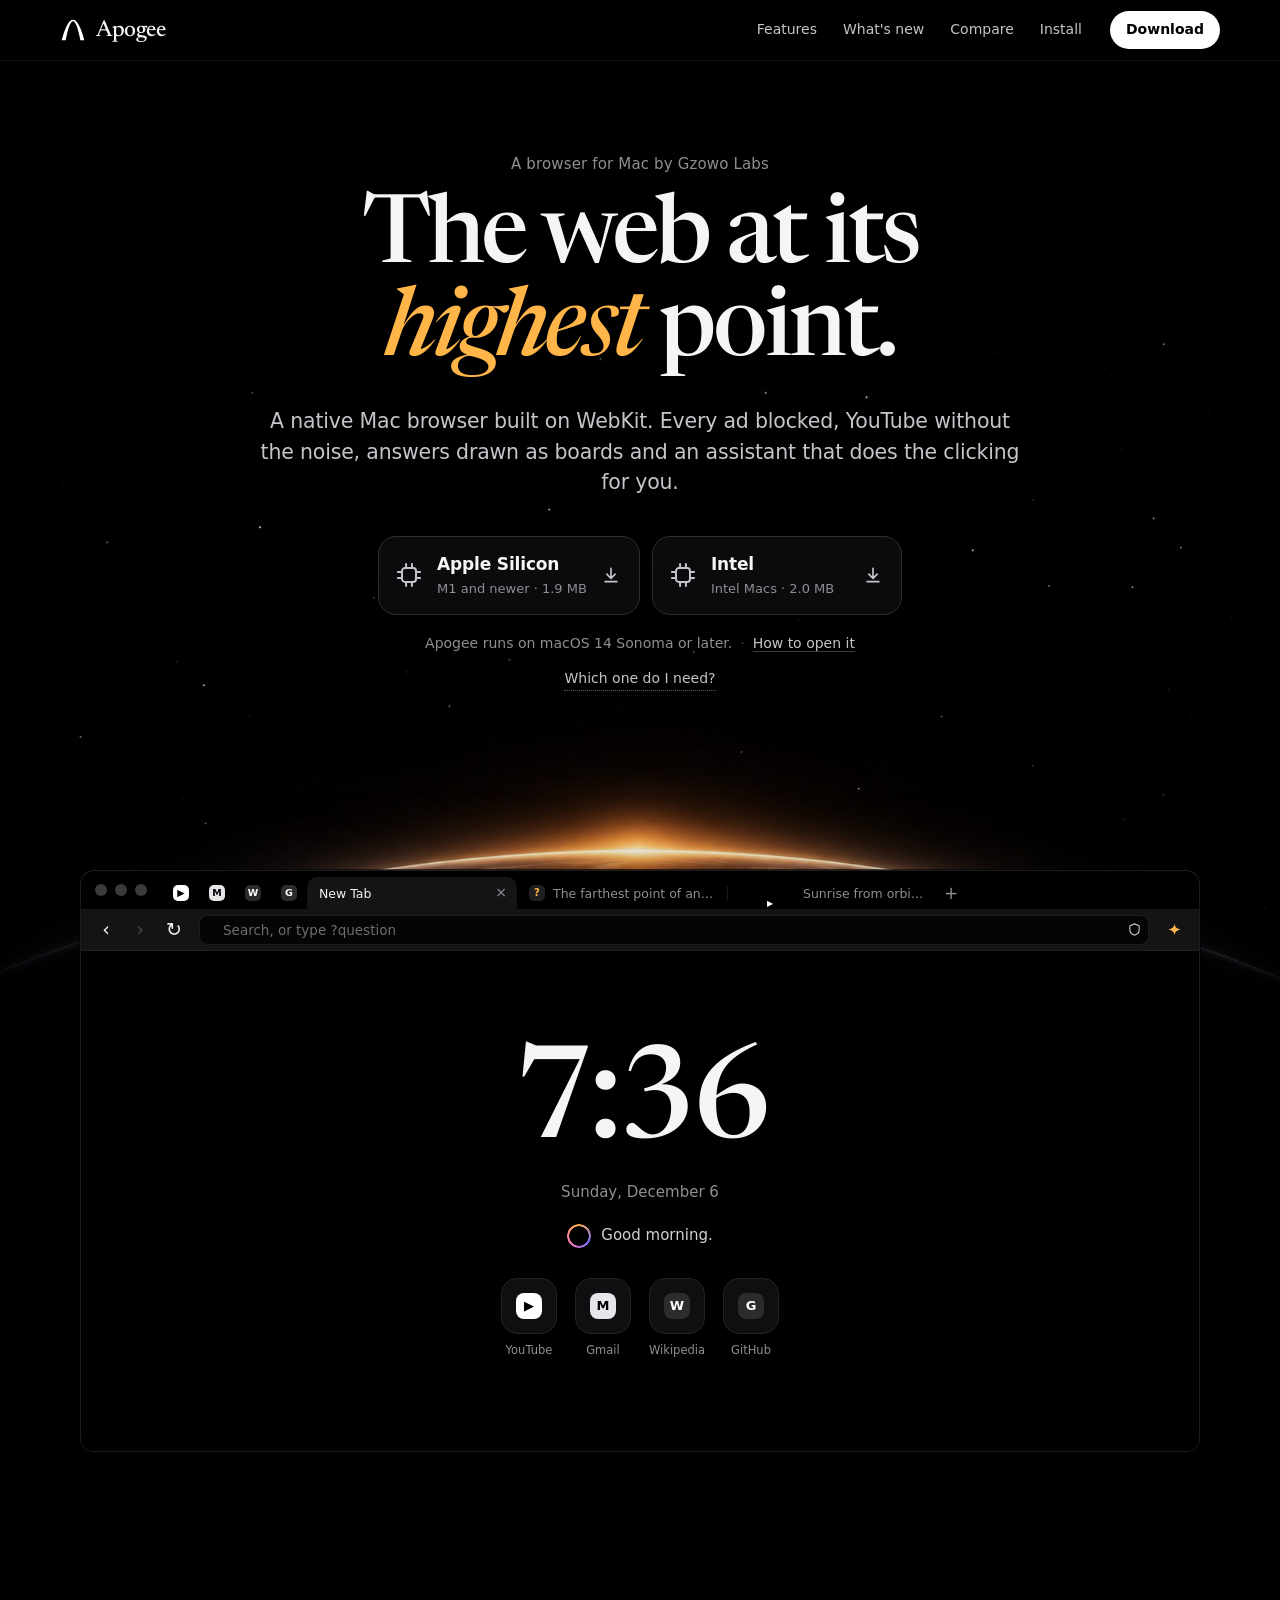
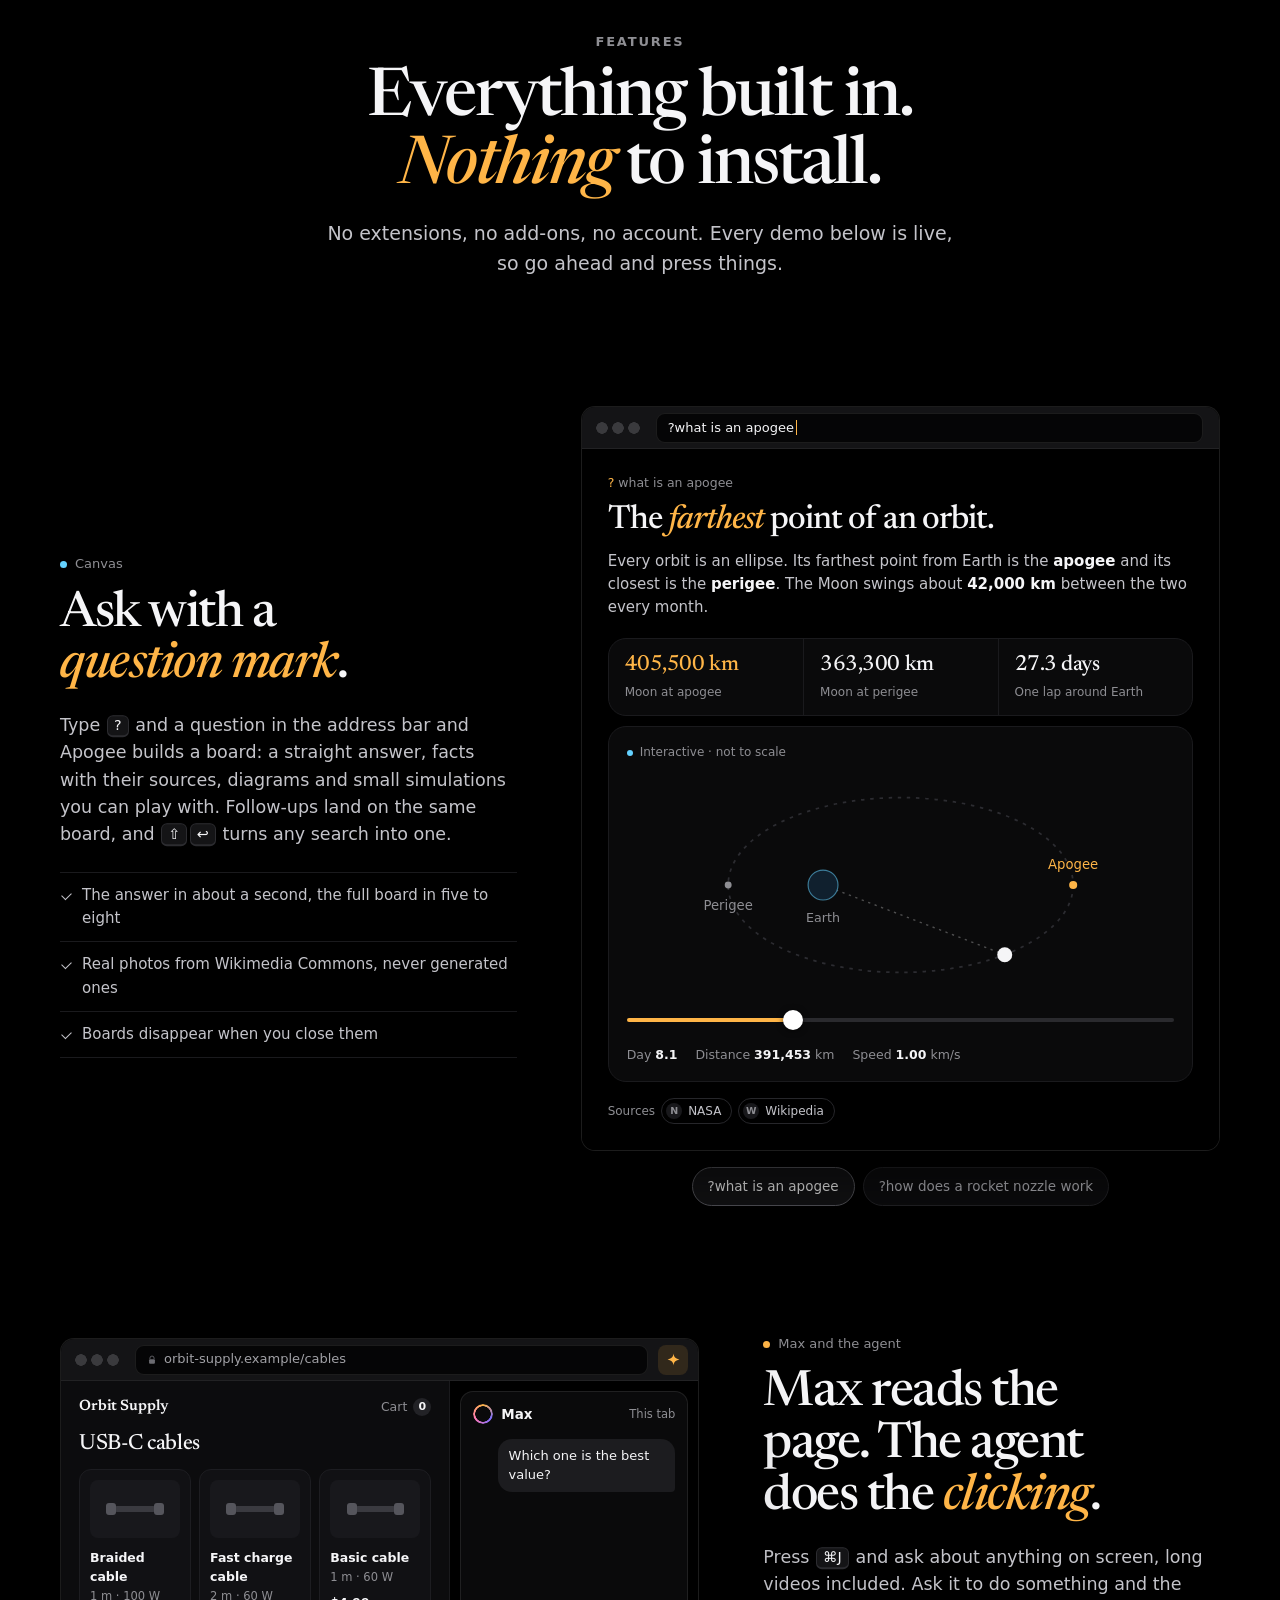
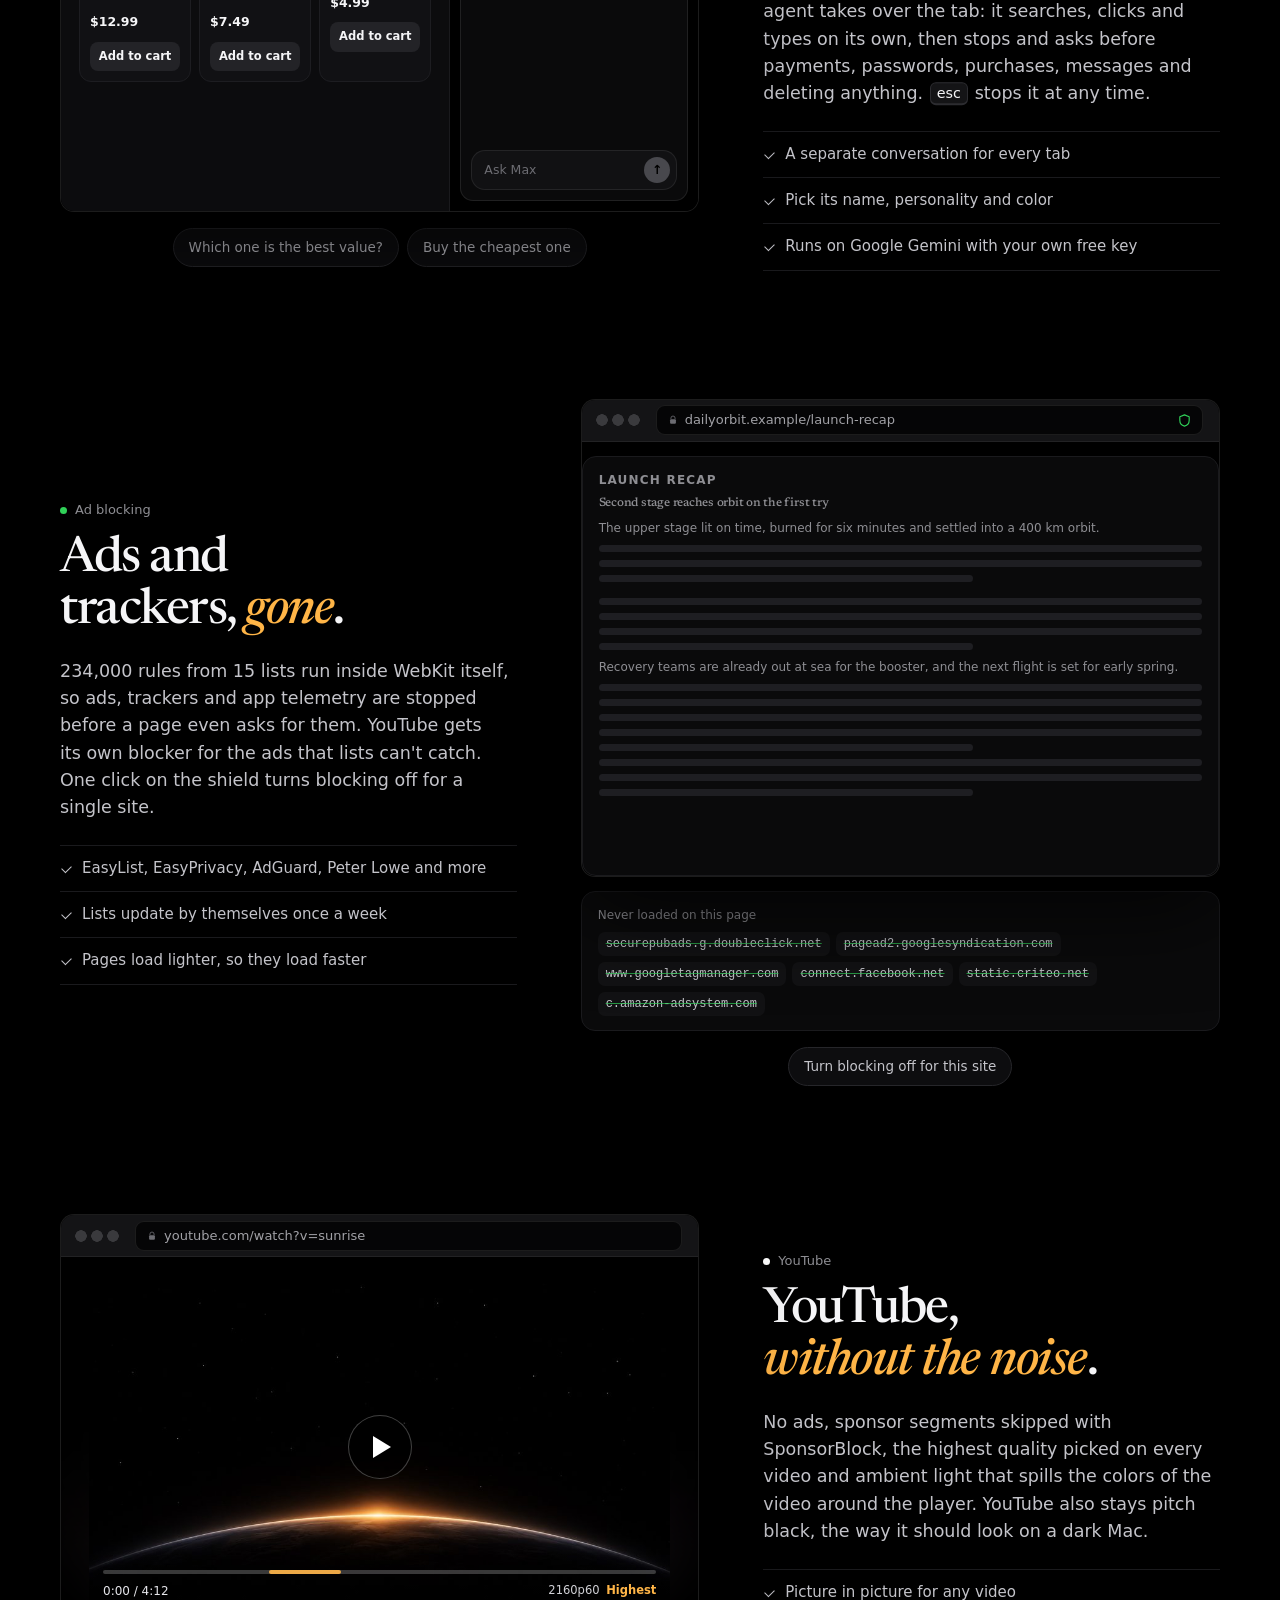
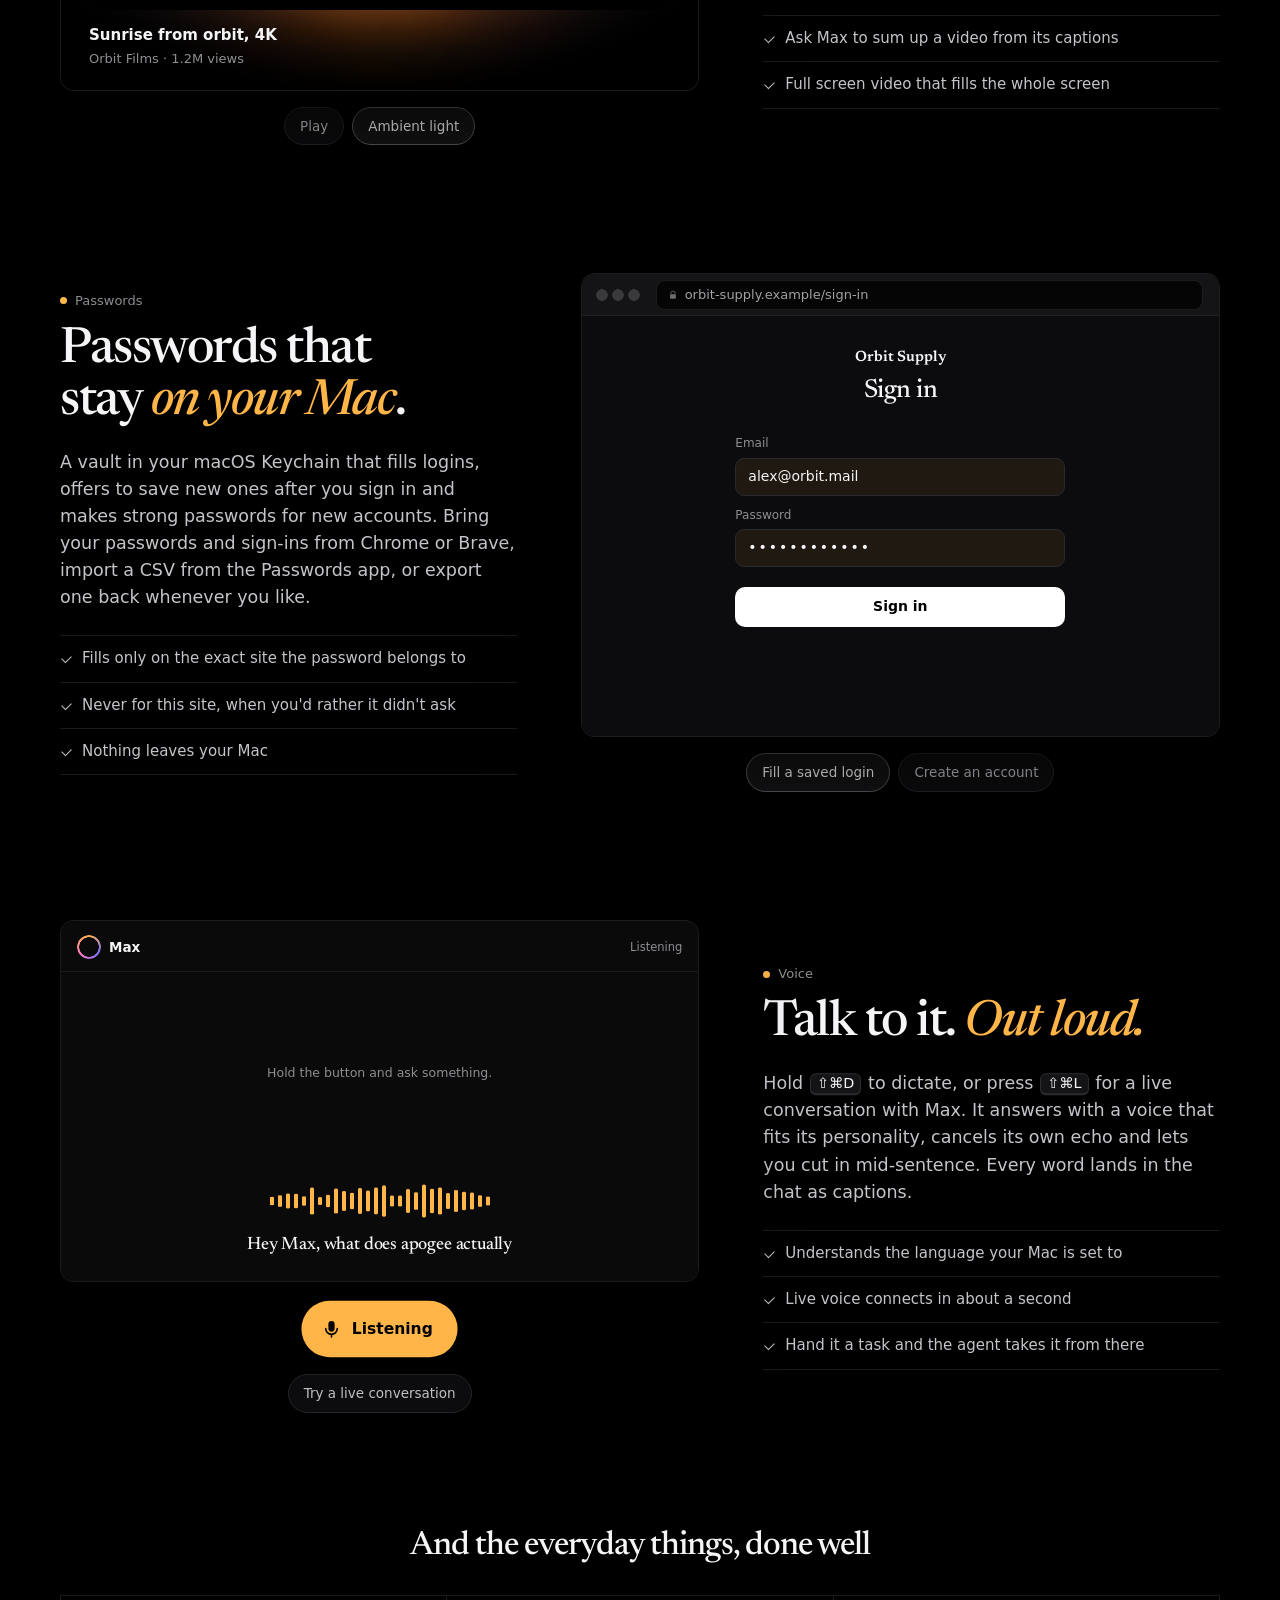
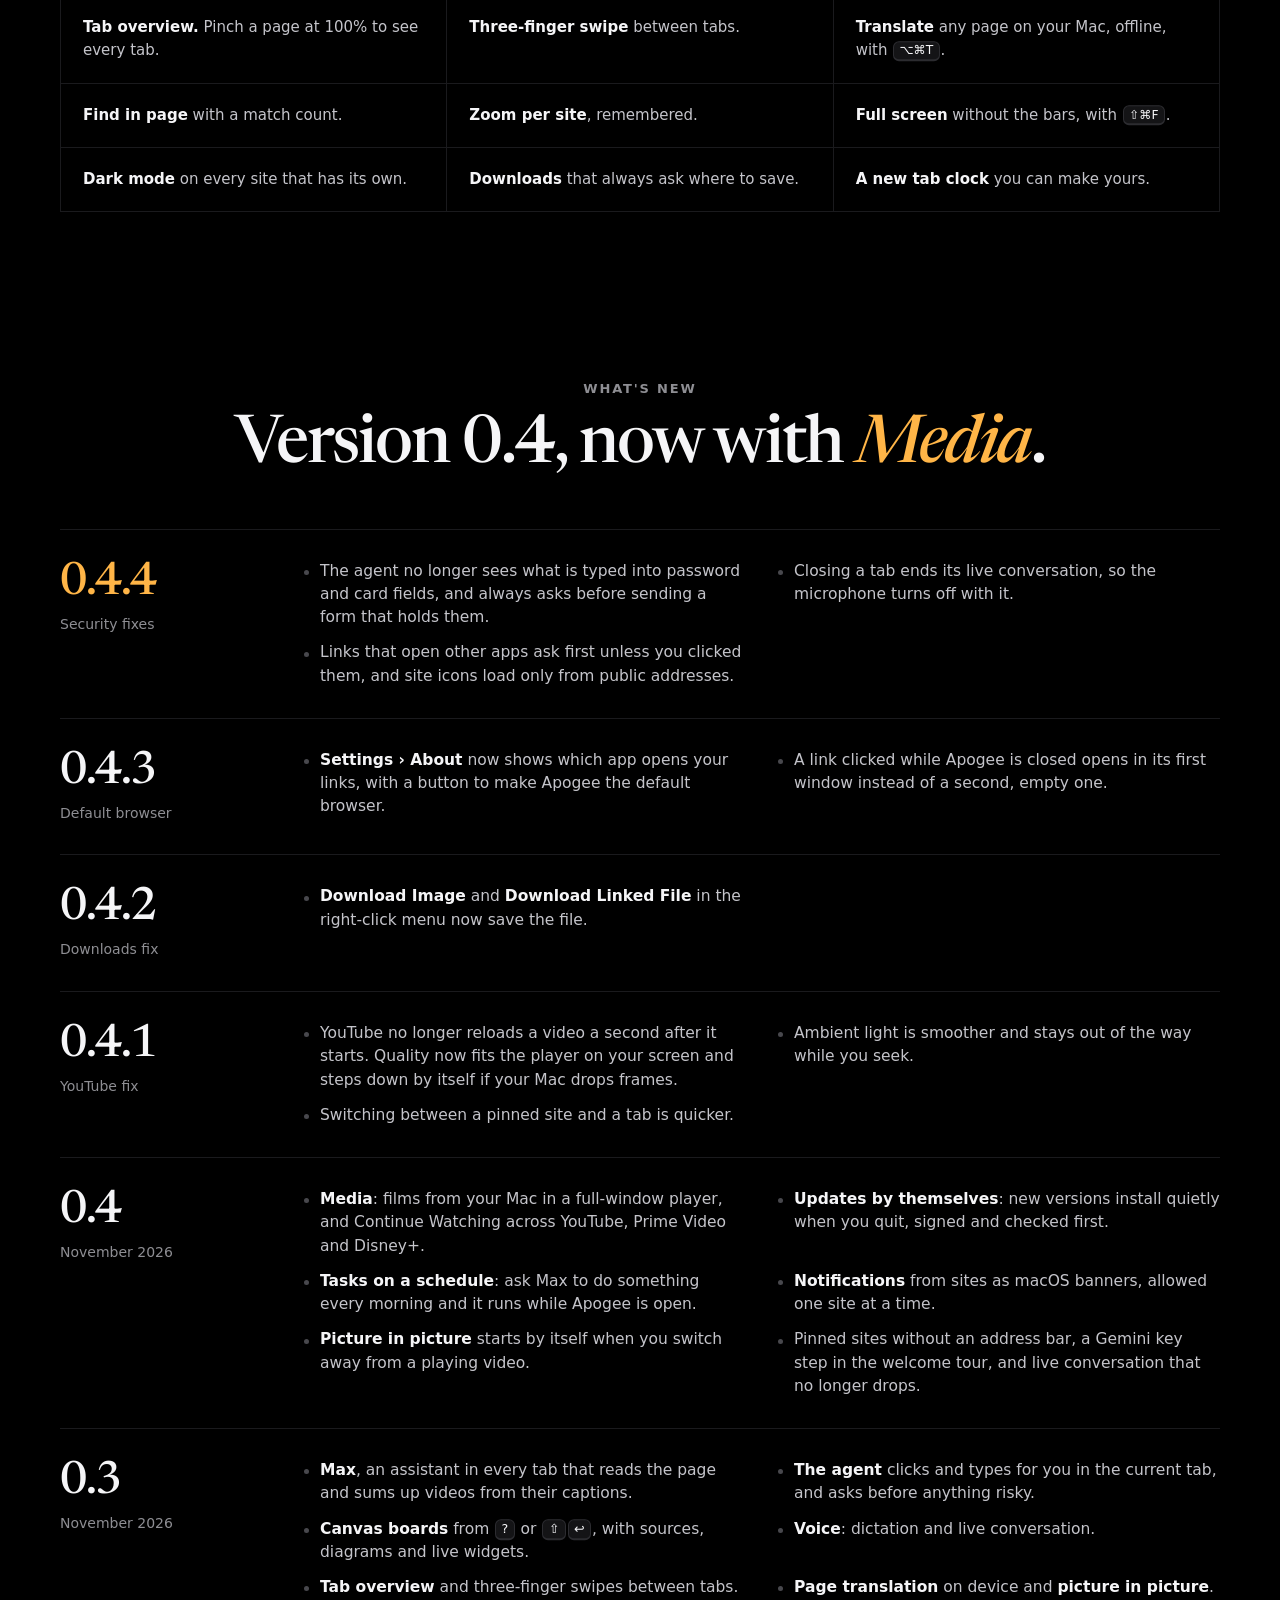
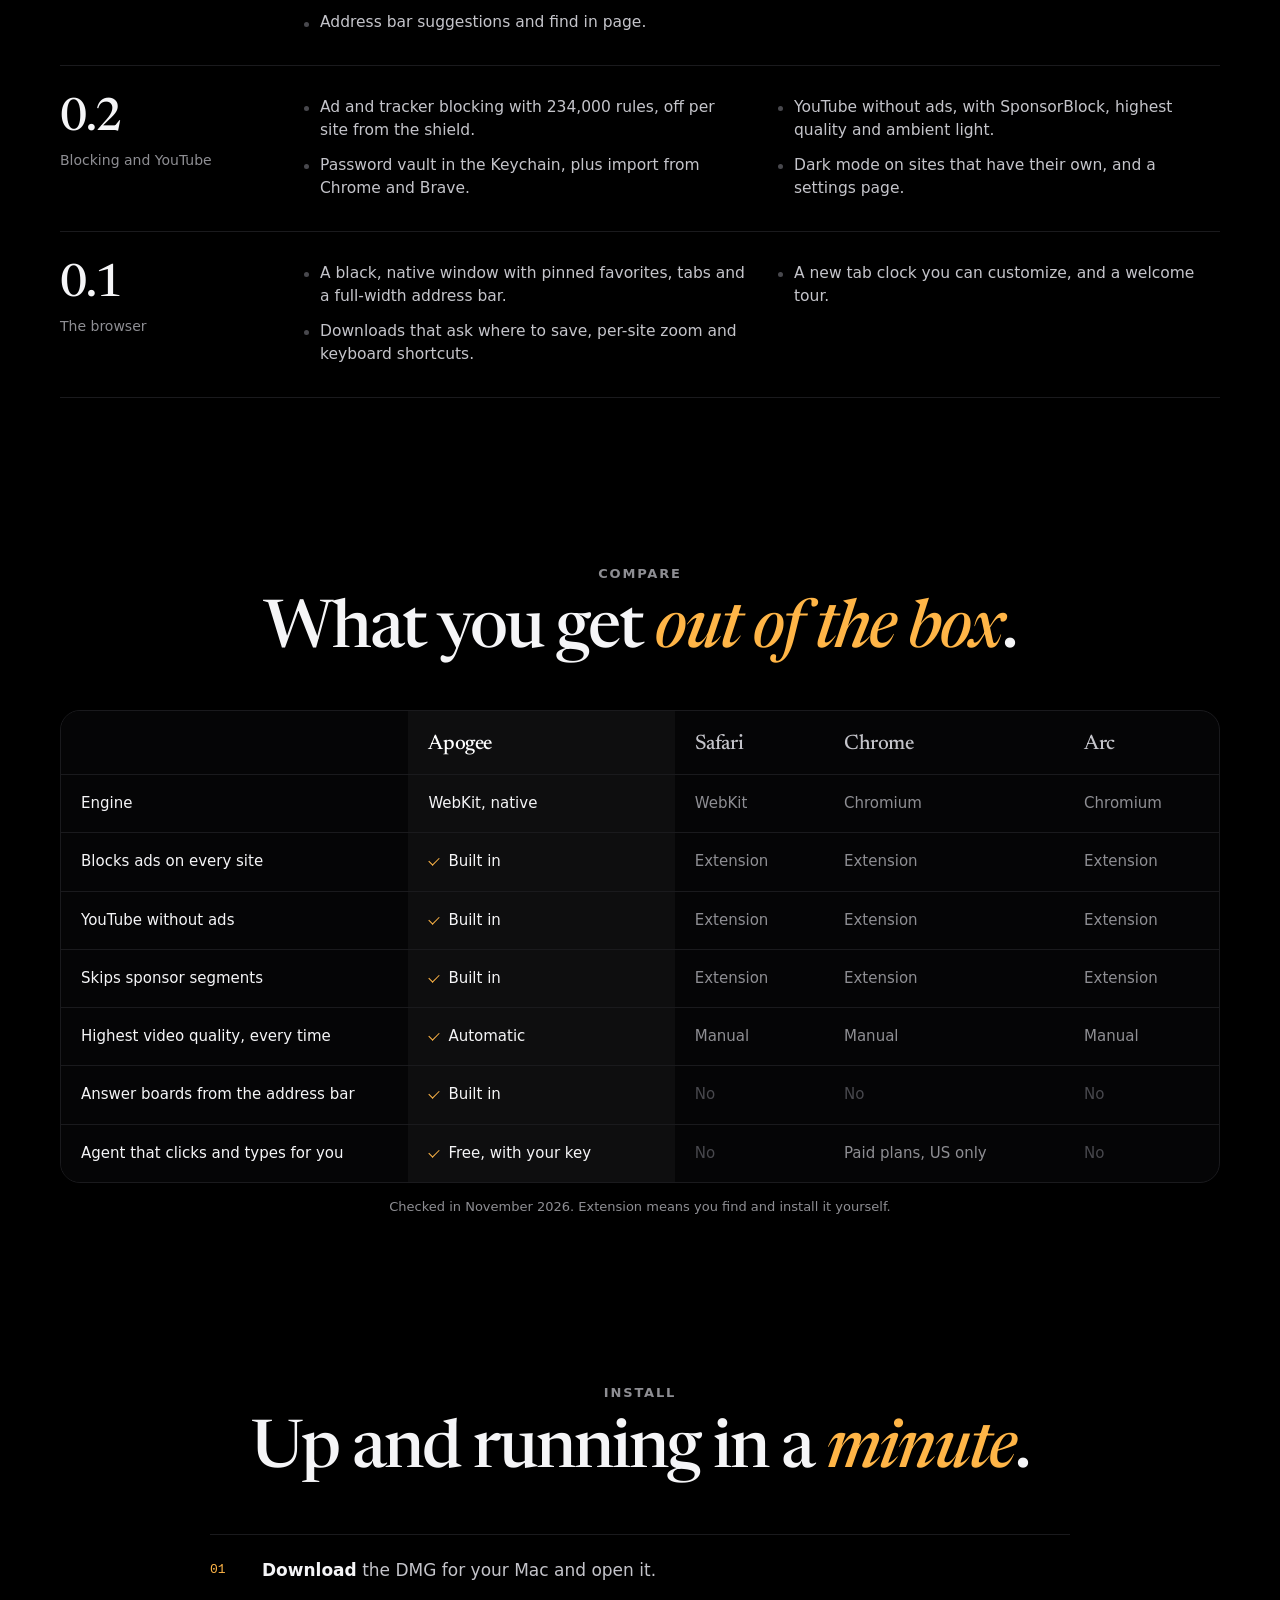
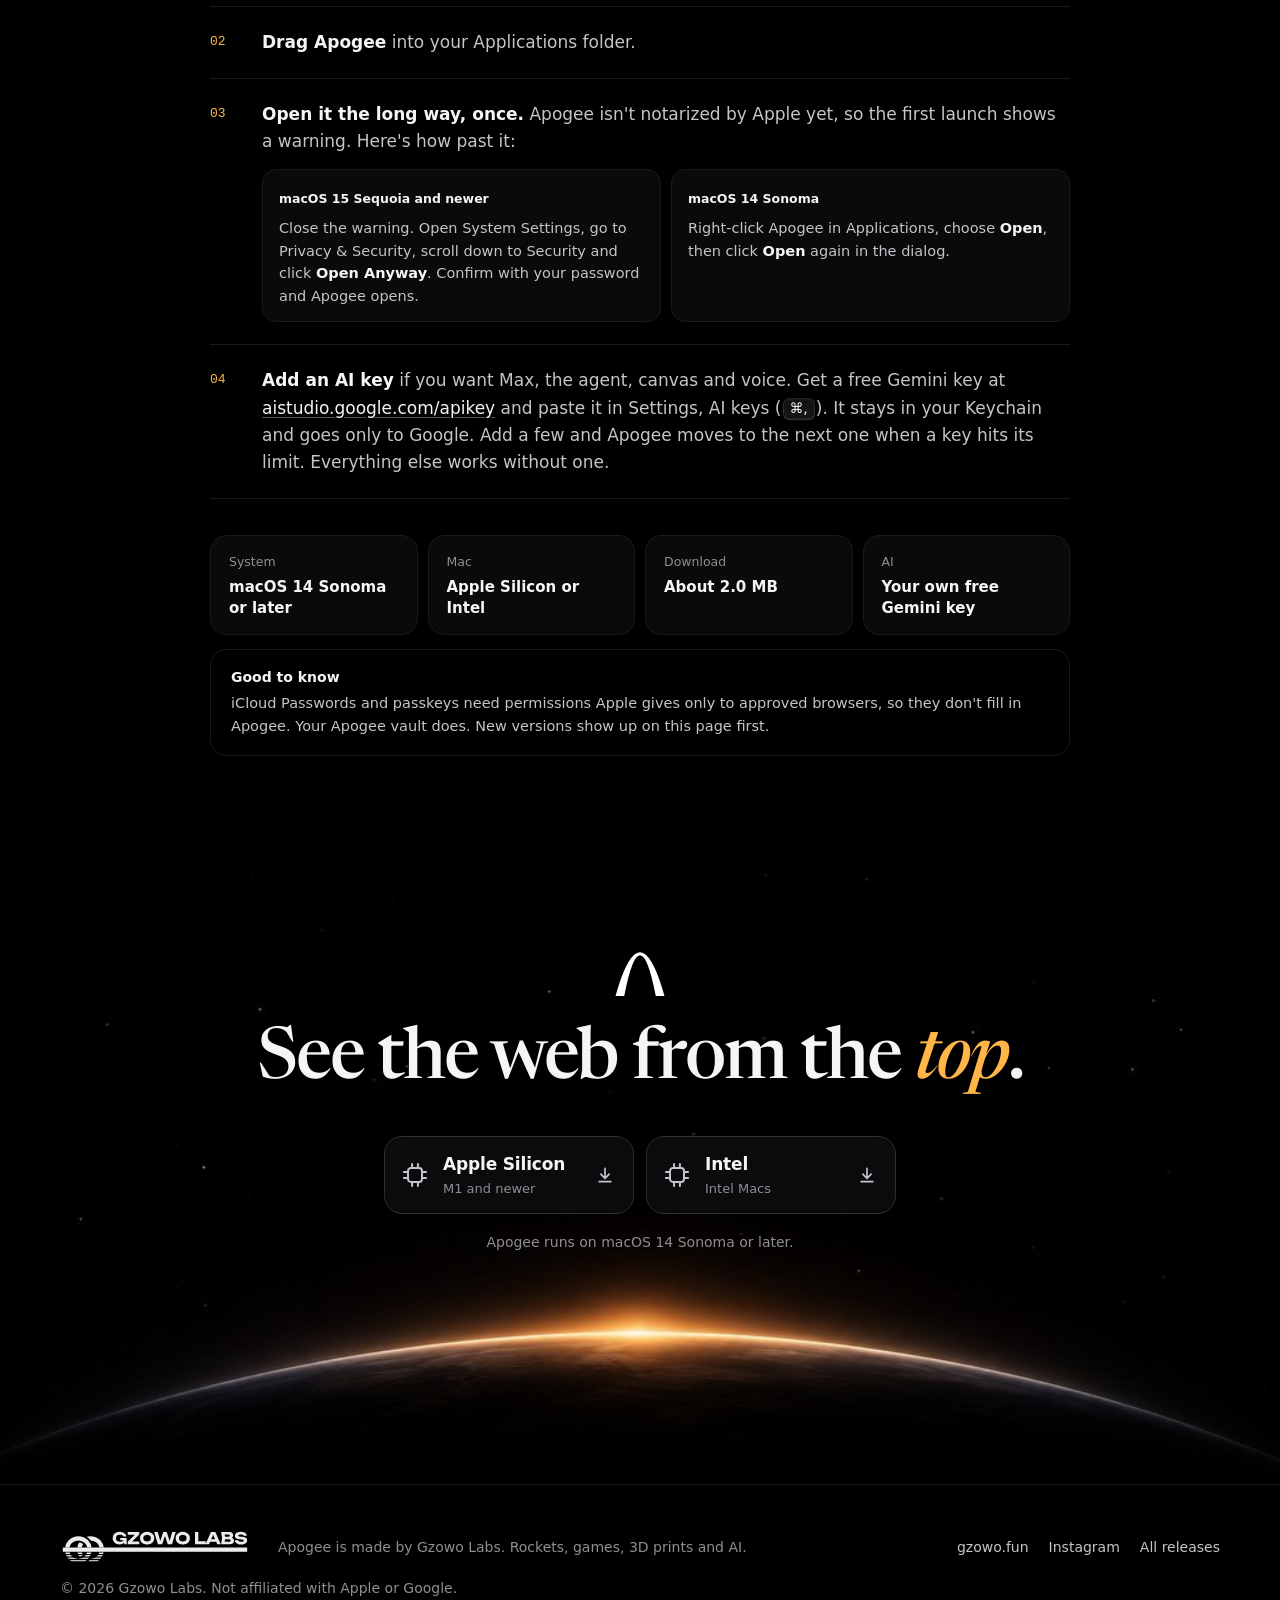
==== commit faa9f1d1: "Apogee 0.4.4 Co-Authored-By: Claude Fable 5.2 <noreply@anthropic.com>" ====
--- a/index.html
+++ b/index.html
@@ -71,7 +71,7 @@
           <span class="chip-tag">Your Mac</span>
         </a>
       </div>
-      <p class="dl-meta"><span data-dl-note>Version 0.4.3 · Free · macOS 14 Sonoma or later</span><span class="sep">·</span><a href="#install">How to open it</a></p>
+      <p class="dl-meta"><span data-dl-note>Version 0.4.4 · Free · macOS 14 Sonoma or later</span><span class="sep">·</span><a href="#install">How to open it</a></p>
       <details class="which">
         <summary>Which one do I need?</summary>
         <p>Open the Apple menu and choose About This Mac. If it says <b>Chip: Apple M1</b> or any other M chip, take Apple Silicon. If it says <b>Processor: Intel</b>, take Intel.</p>
@@ -373,6 +373,14 @@
       </div>
       <div class="rels">
         <article class="rel reveal">
+          <div class="rel-v"><b>0.4.4</b><span>Security fixes</span></div>
+          <ul>
+            <li>The agent no longer sees what is typed into password and card fields, and always asks before sending a form that holds them.</li>
+            <li>Closing a tab ends its live conversation, so the microphone turns off with it.</li>
+            <li>Links that open other apps ask first unless you clicked them, and site icons load only from public addresses.</li>
+          </ul>
+        </article>
+        <article class="rel reveal">
           <div class="rel-v"><b>0.4.3</b><span>Default browser</span></div>
           <ul>
             <li><b>Settings › About</b> now shows which app opens your links, with a button to make Apogee the default browser.</li>
@@ -512,7 +520,7 @@
           <span class="chip-tag">Your Mac</span>
         </a>
       </div>
-      <p class="dl-meta"><span data-dl-note>Version 0.4.3 · Free · macOS 14 Sonoma or later</span></p>
+      <p class="dl-meta"><span data-dl-note>Version 0.4.4 · Free · macOS 14 Sonoma or later</span></p>
     </div>
   </section>
 </main>
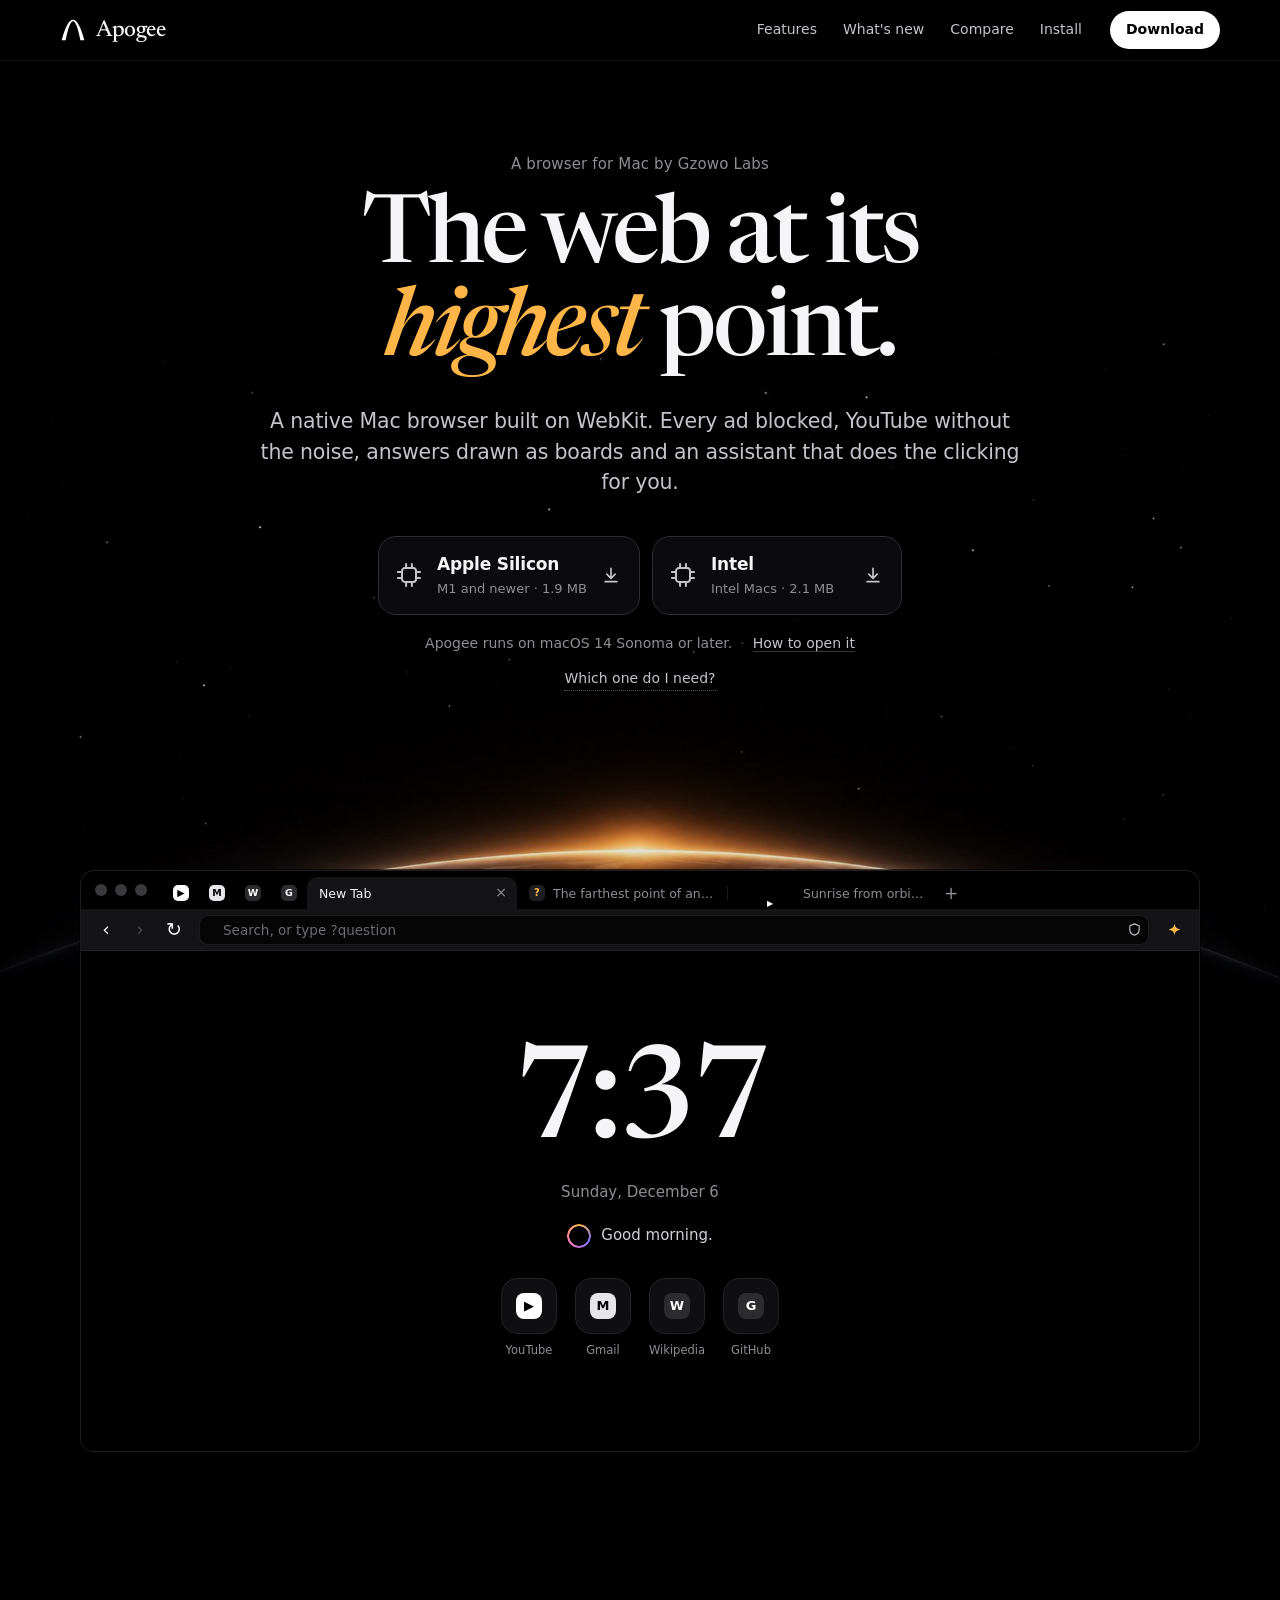
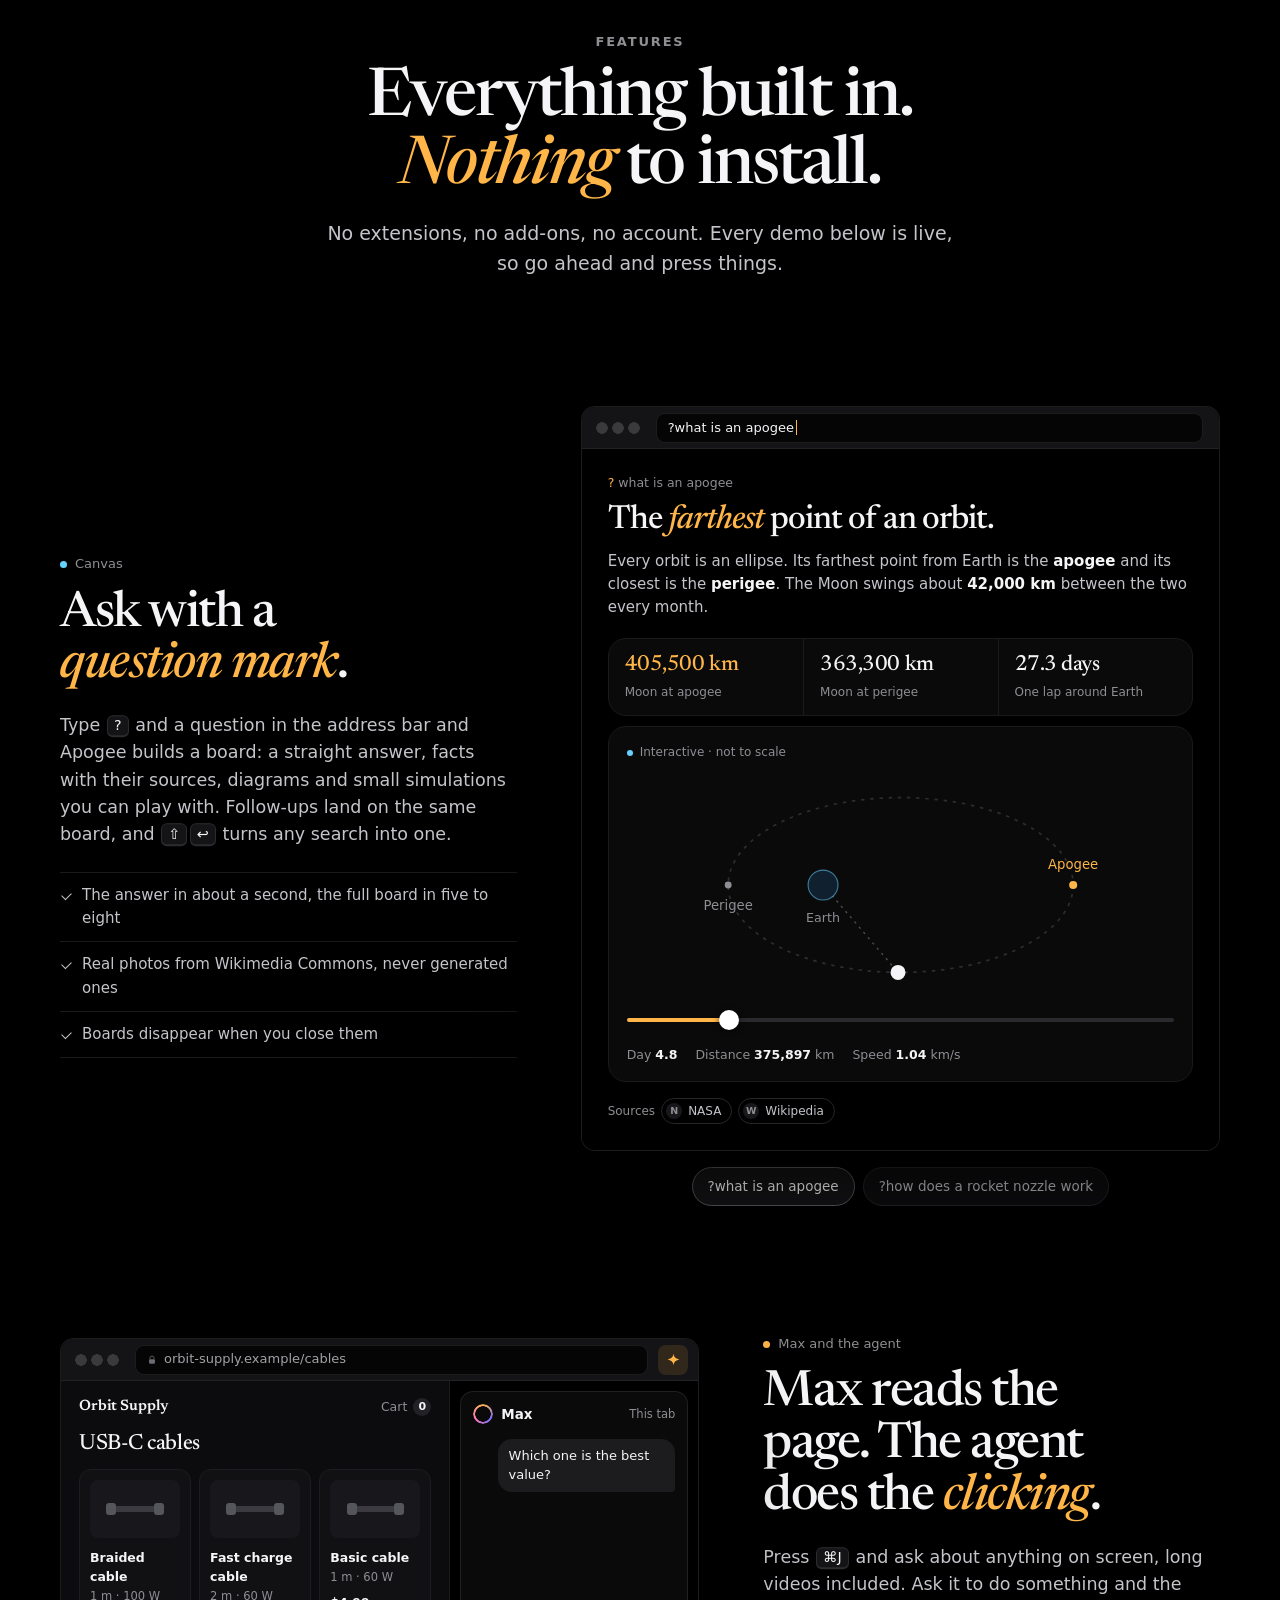
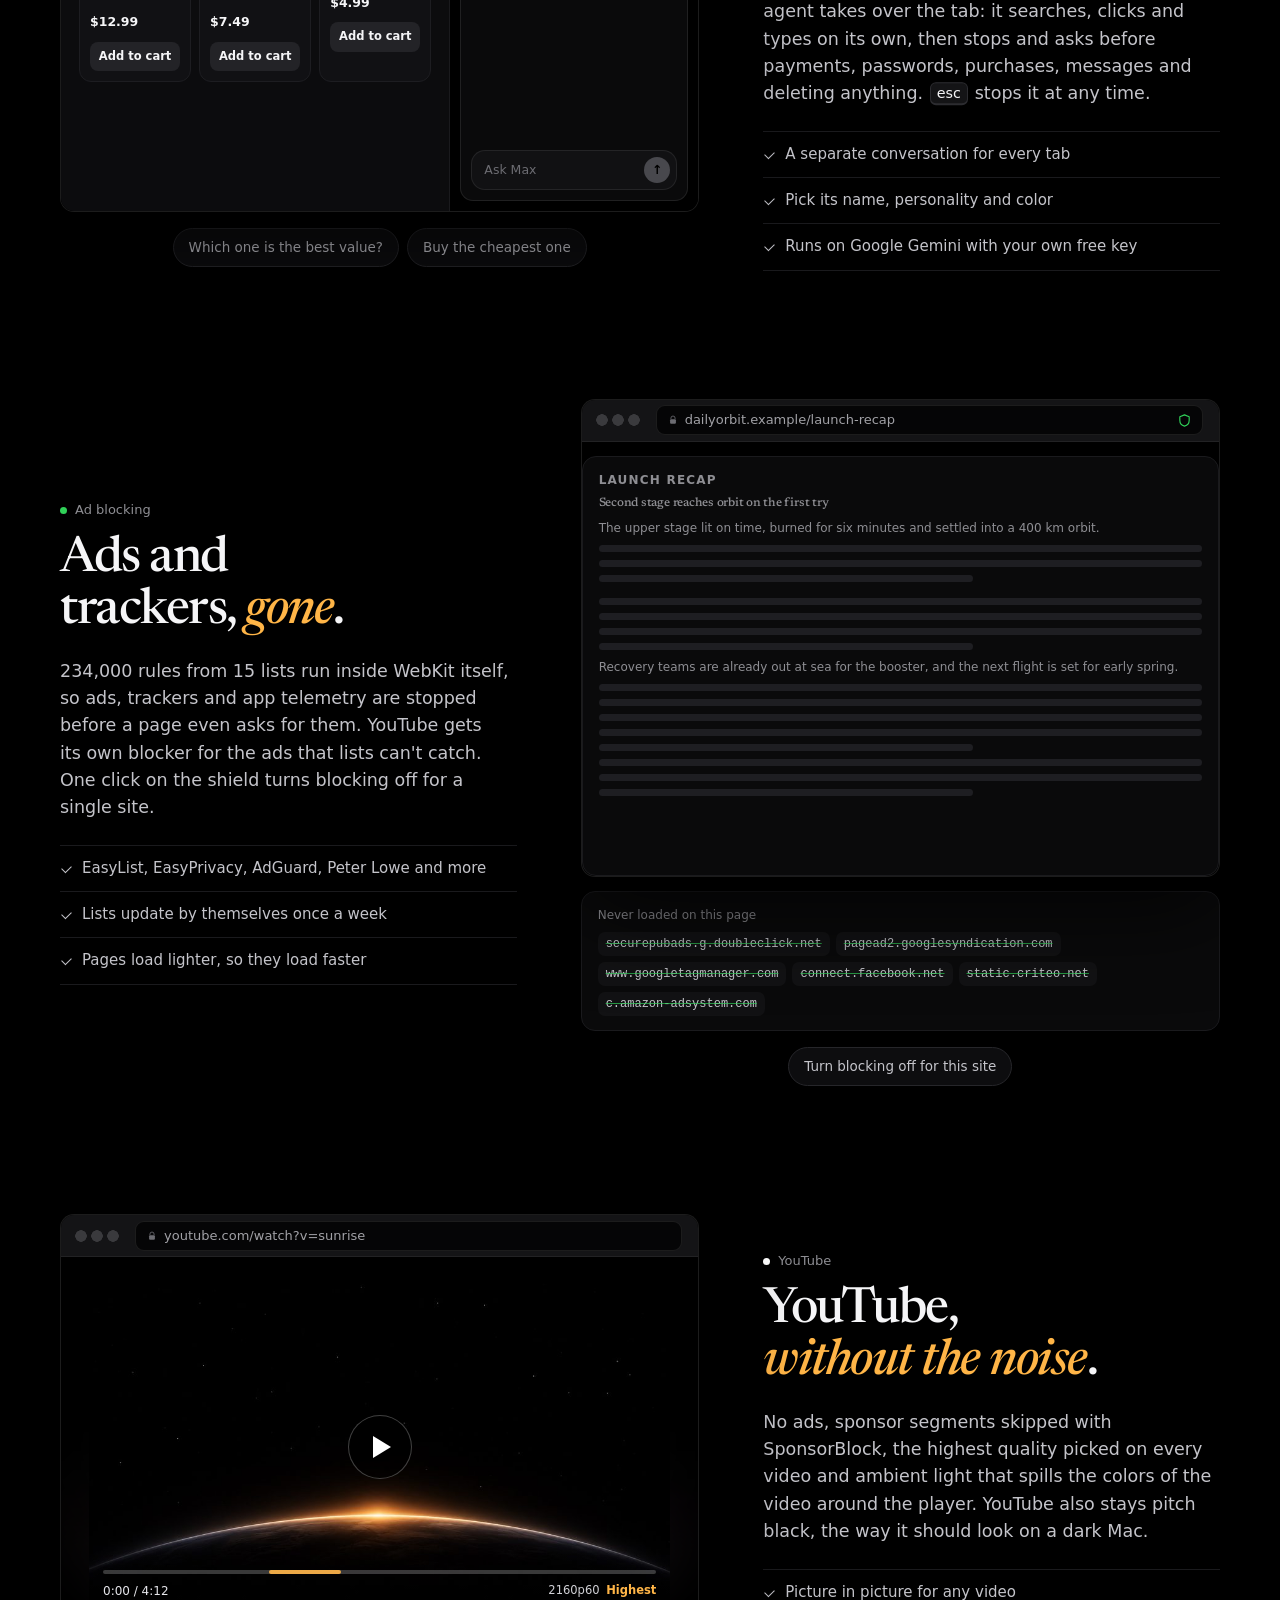
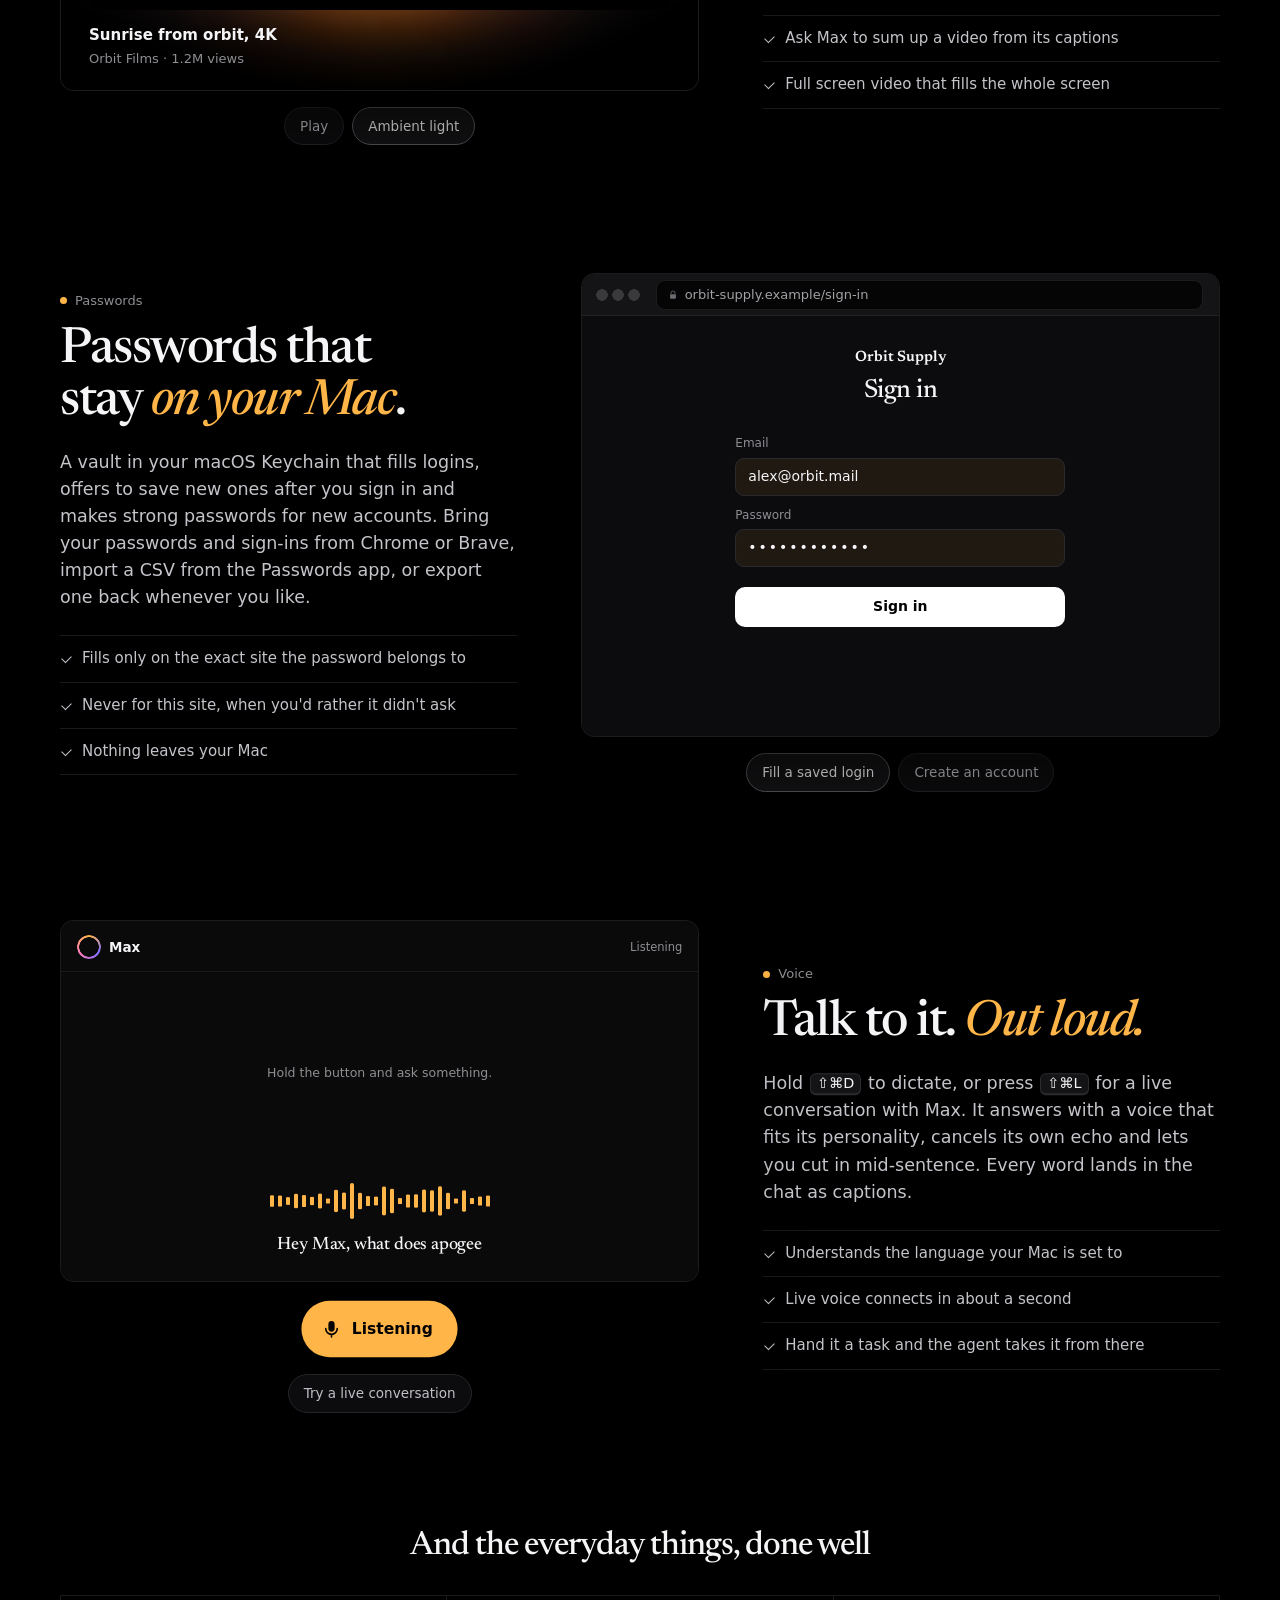
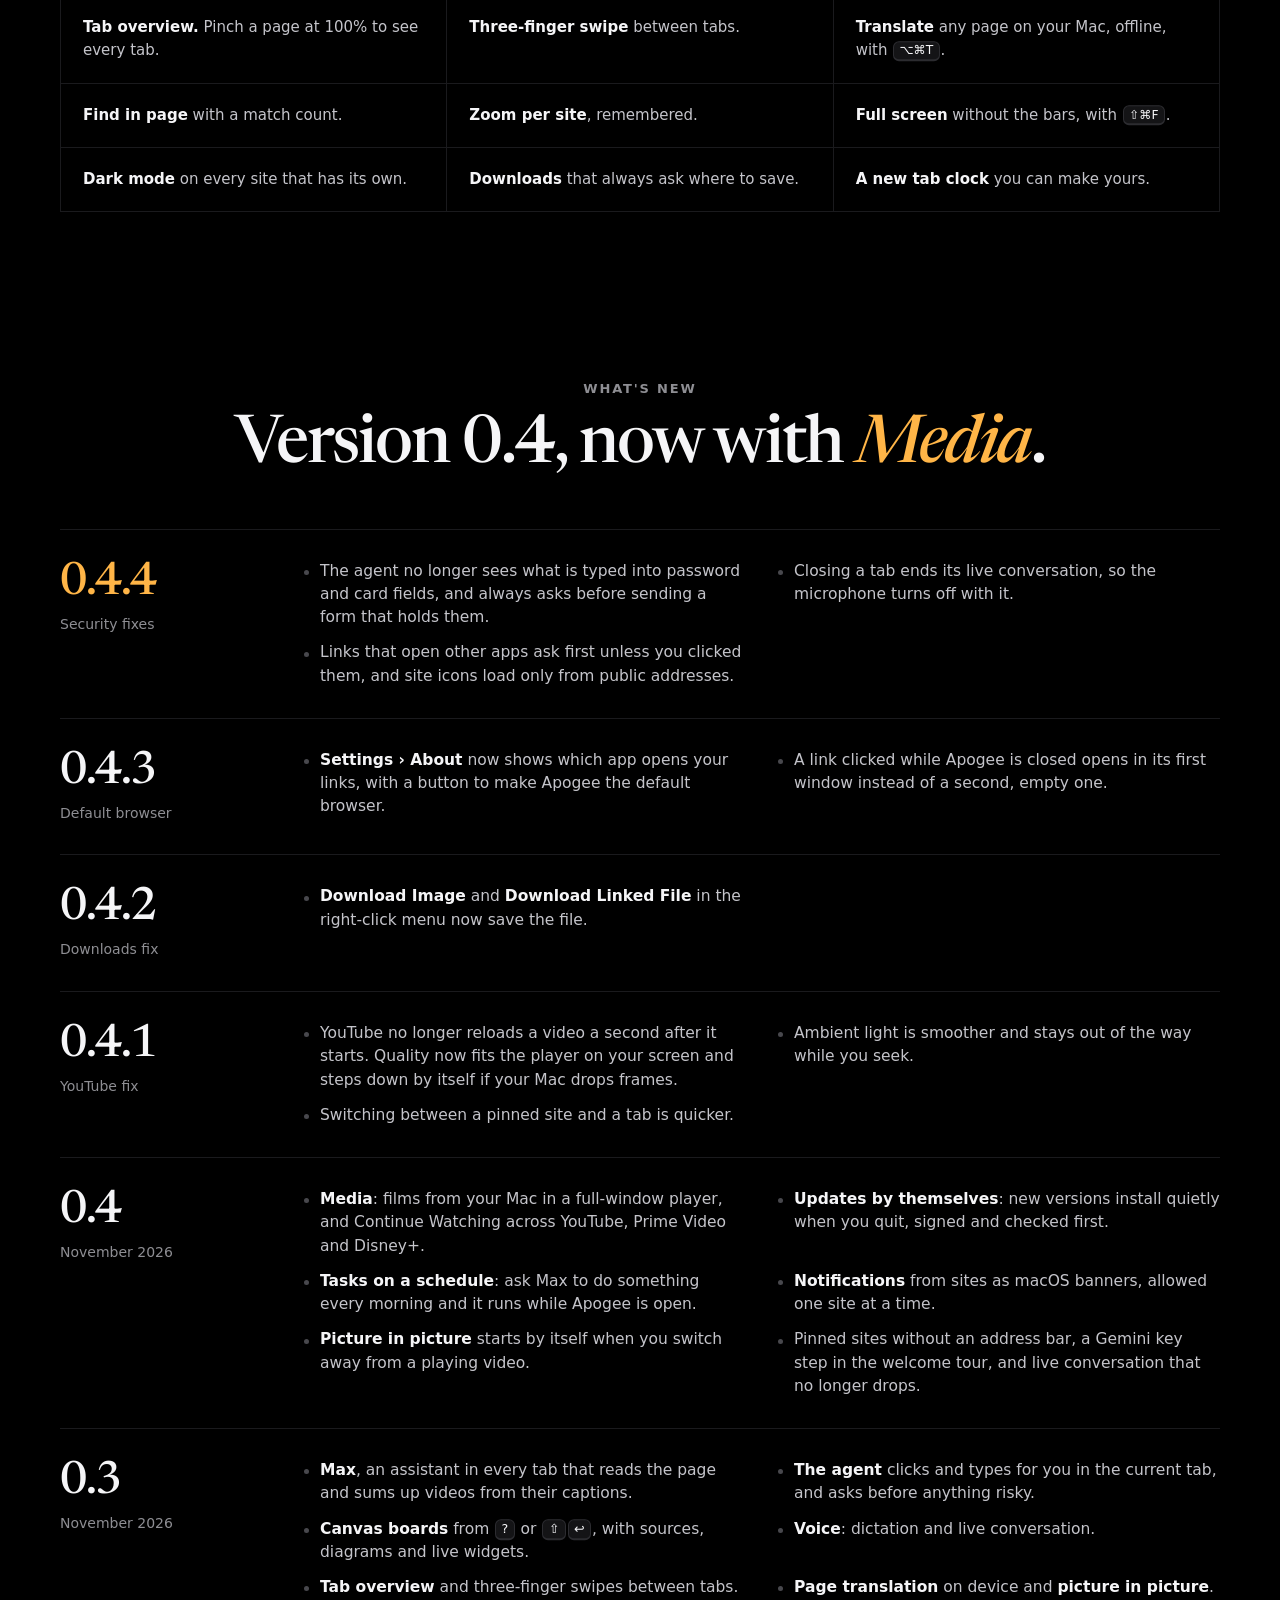
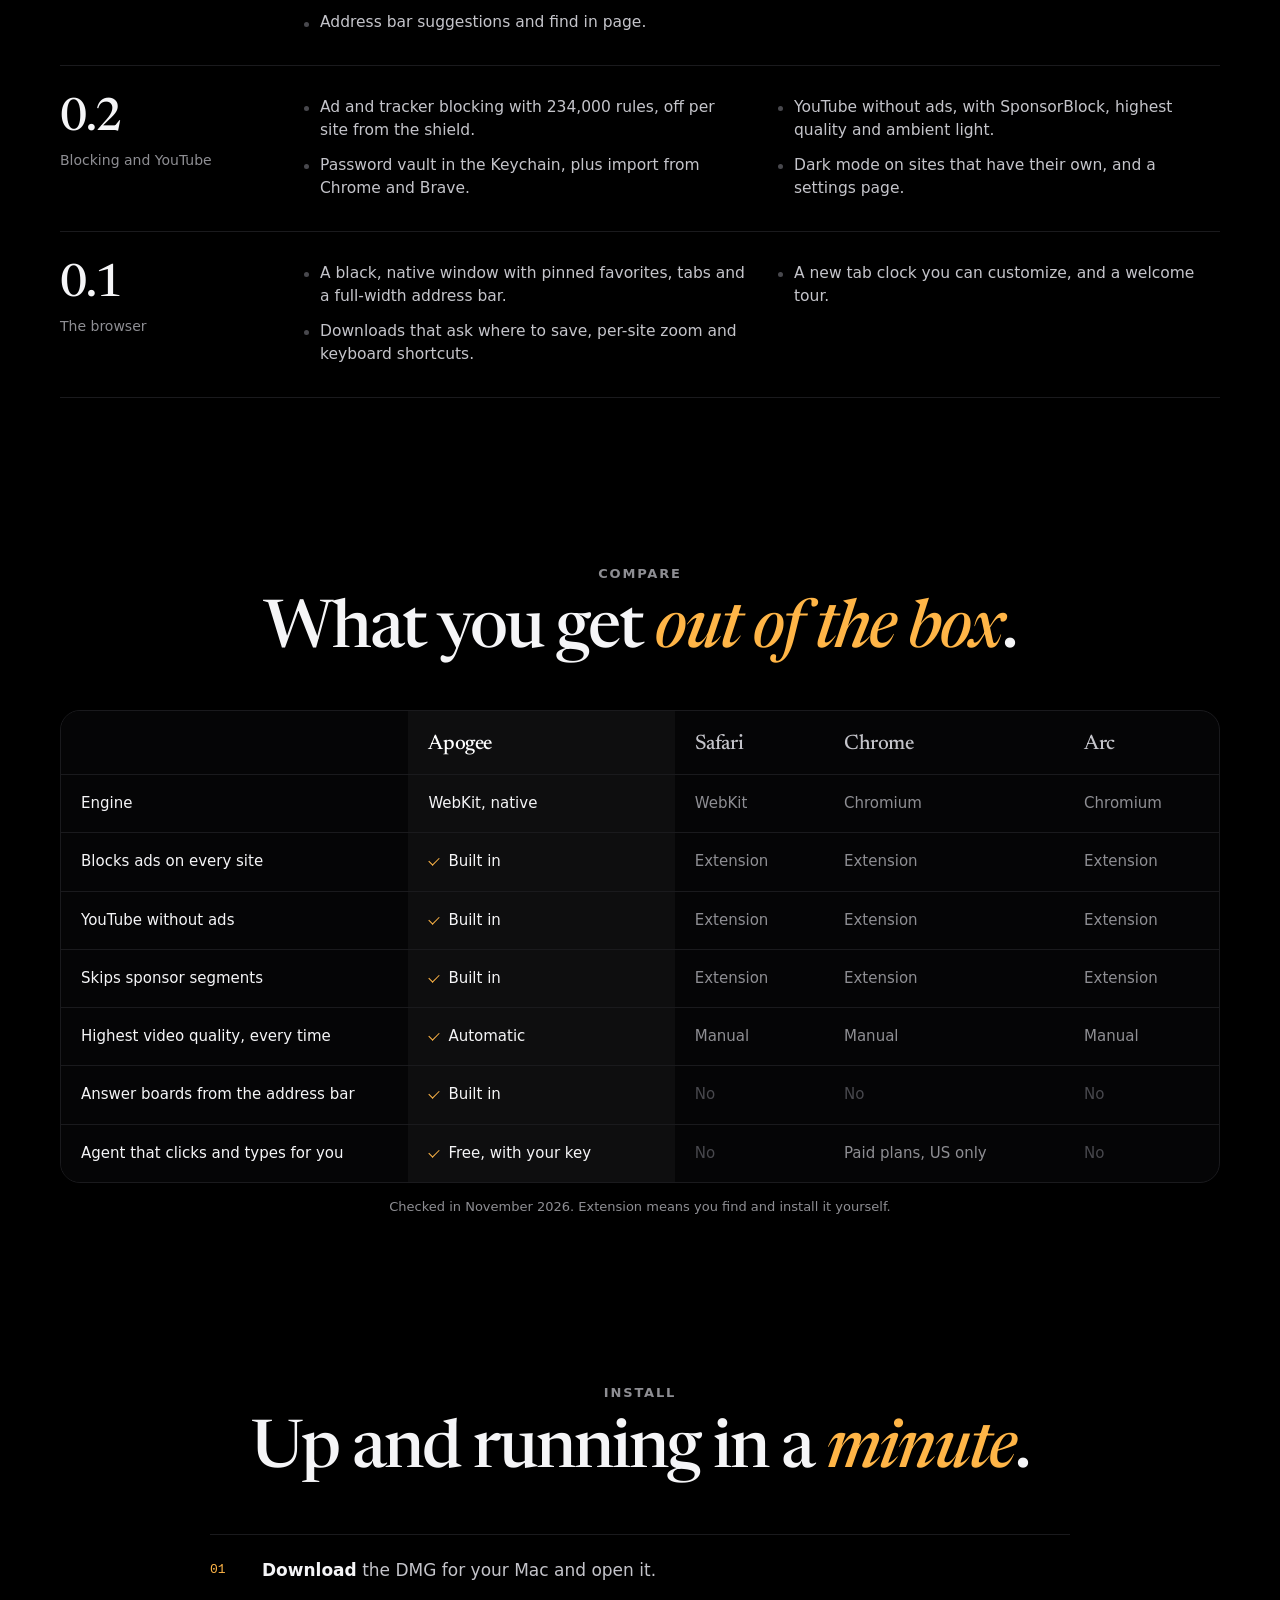
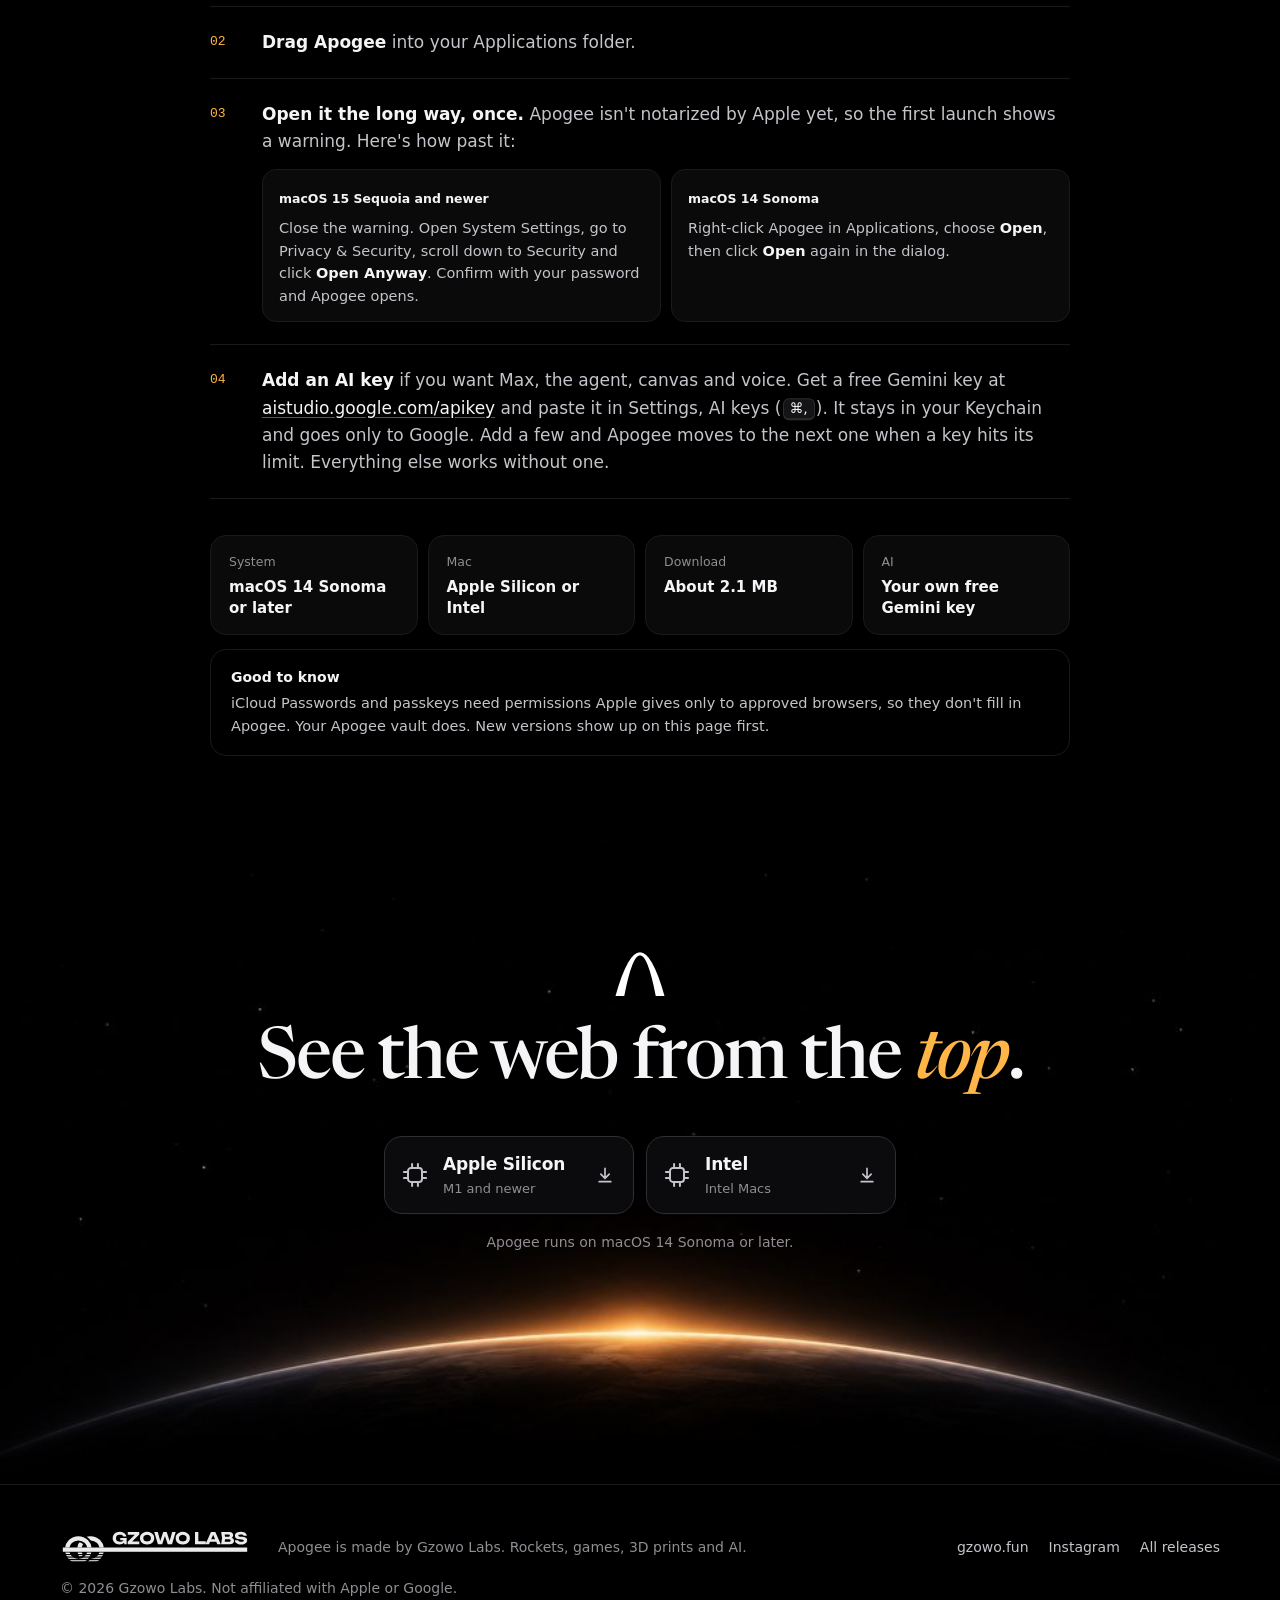
==== commit 55be823a: "Landing for Apogee 0.4.4 and update feed Co-Authored-By: Claude Fable 5.2 <noreply@anthropic.com>" ====
--- a/index.html
+++ b/index.html
@@ -66,7 +66,7 @@
         </a>
         <a class="chip" data-arch="x86_64" href="https://github.com/JerzySukiennik/apogee/releases/latest/download/Apogee-Intel.dmg">
           <svg class="chip-ic"><use href="#chip"/></svg>
-          <span class="chip-t"><b>Intel</b><small>Intel Macs · <span data-size="x86_64">2.0 MB</span></small></span>
+          <span class="chip-t"><b>Intel</b><small>Intel Macs · <span data-size="x86_64">2.1 MB</span></small></span>
           <svg class="chip-dl"><use href="#down"/></svg>
           <span class="chip-tag">Your Mac</span>
         </a>
@@ -491,7 +491,7 @@
       <div class="req reveal">
         <div><span>System</span><b>macOS 14 Sonoma or later</b></div>
         <div><span>Mac</span><b>Apple Silicon or Intel</b></div>
-        <div><span>Download</span><b data-req-size>About 2.0 MB</b></div>
+        <div><span>Download</span><b data-req-size>About 2.1 MB</b></div>
         <div><span>AI</span><b>Your own free Gemini key</b></div>
       </div>
       <div class="good reveal">
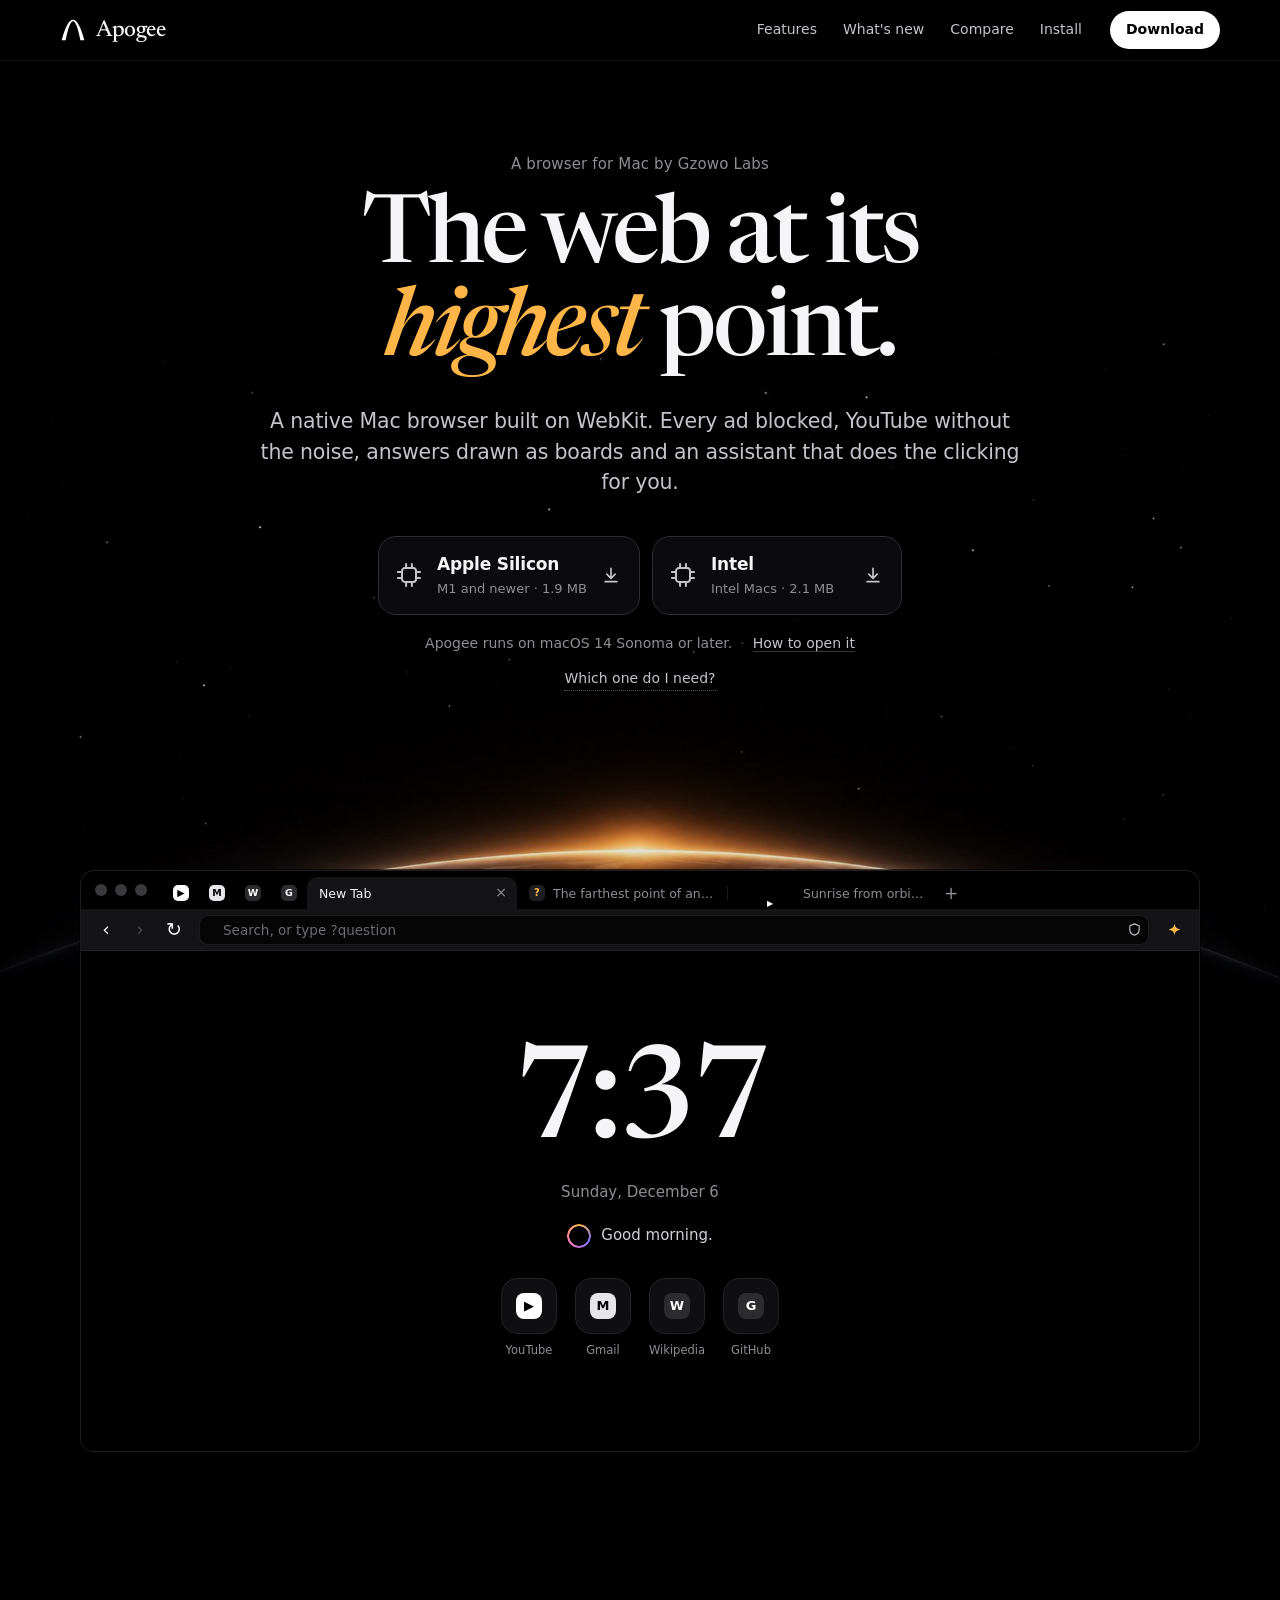
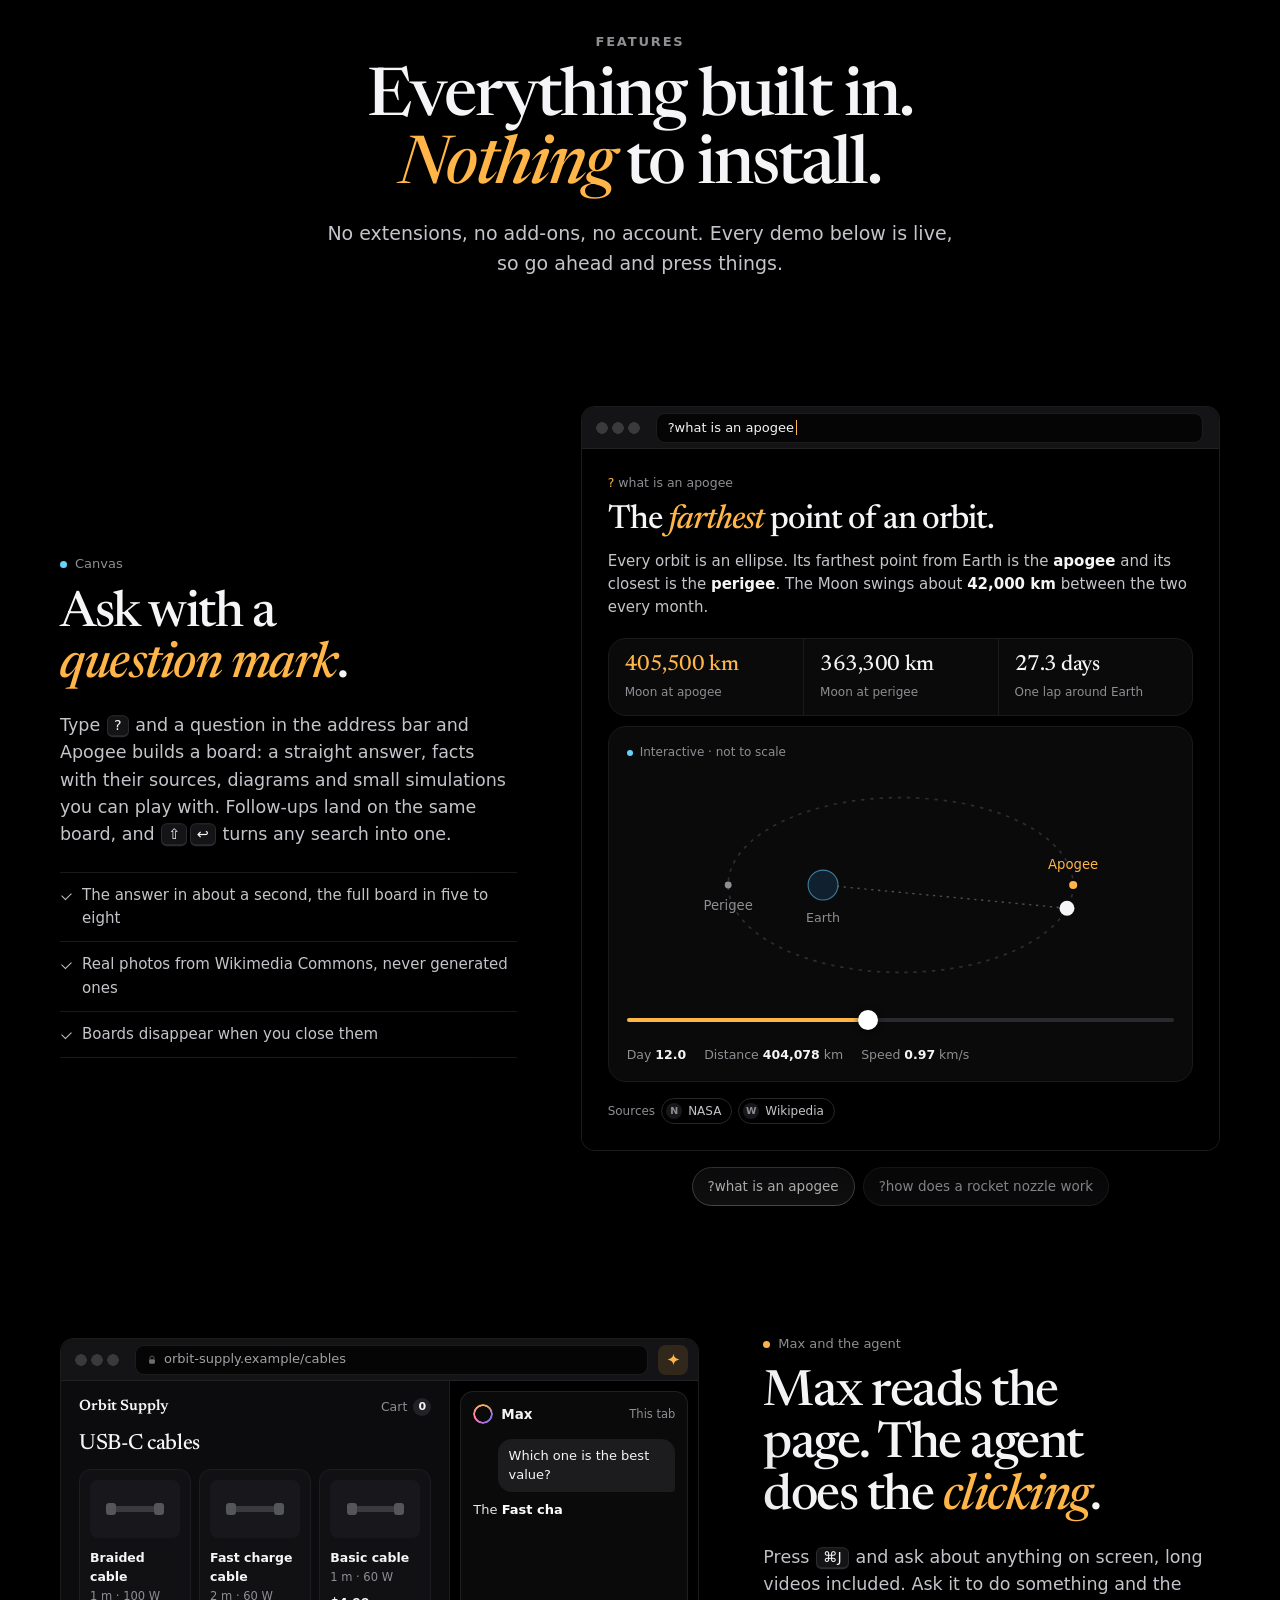
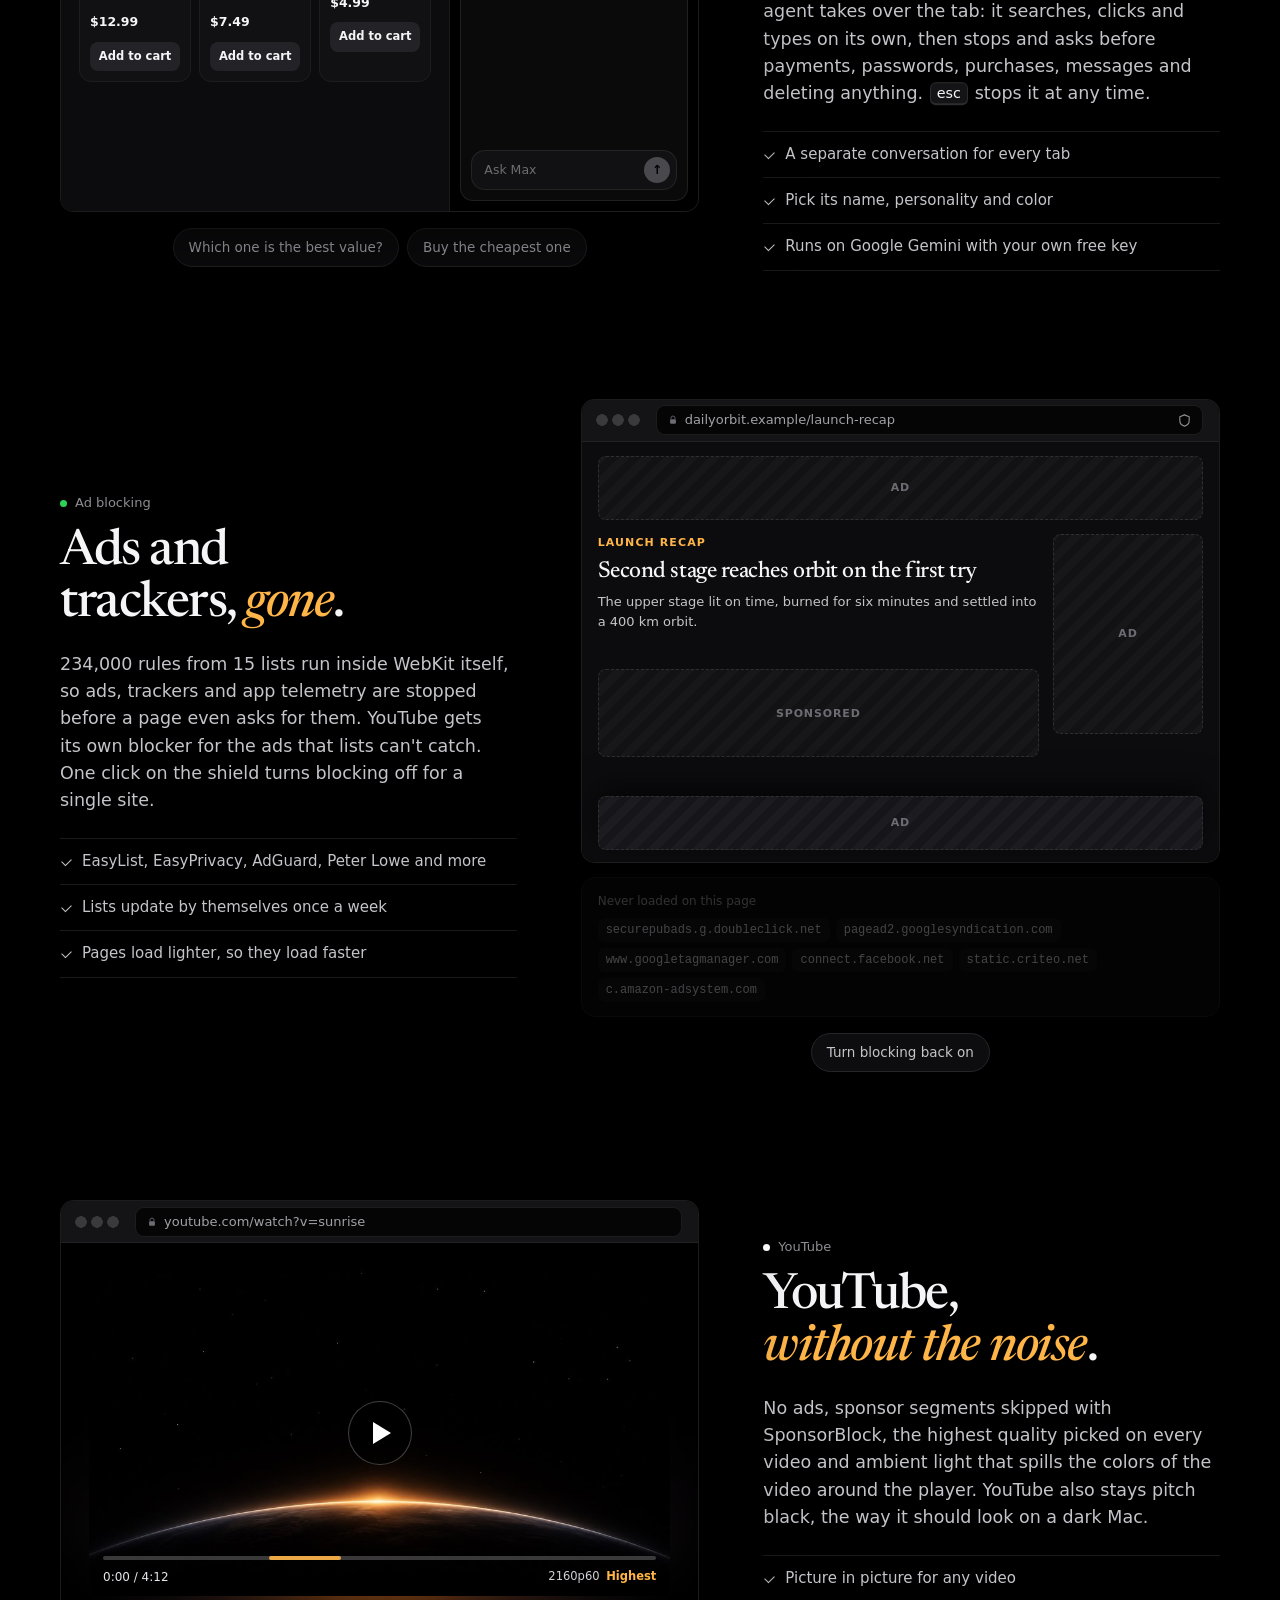
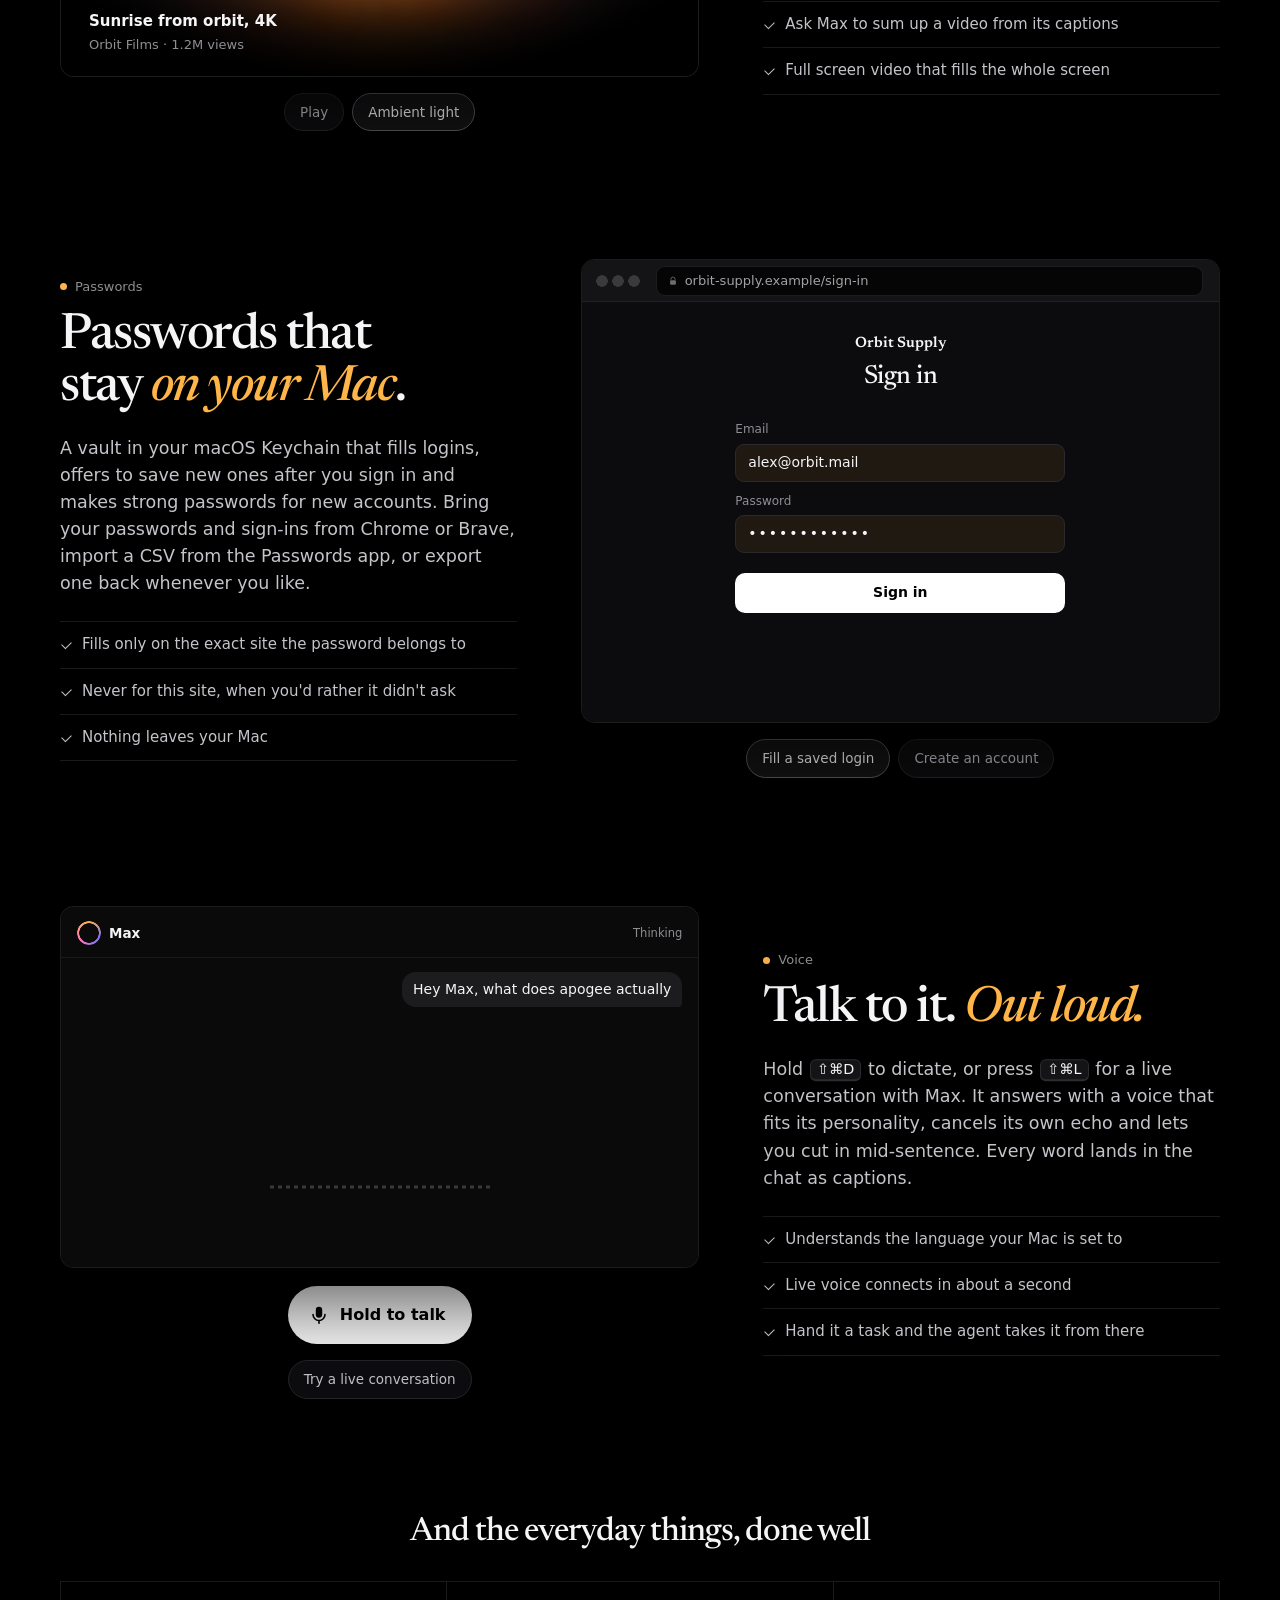
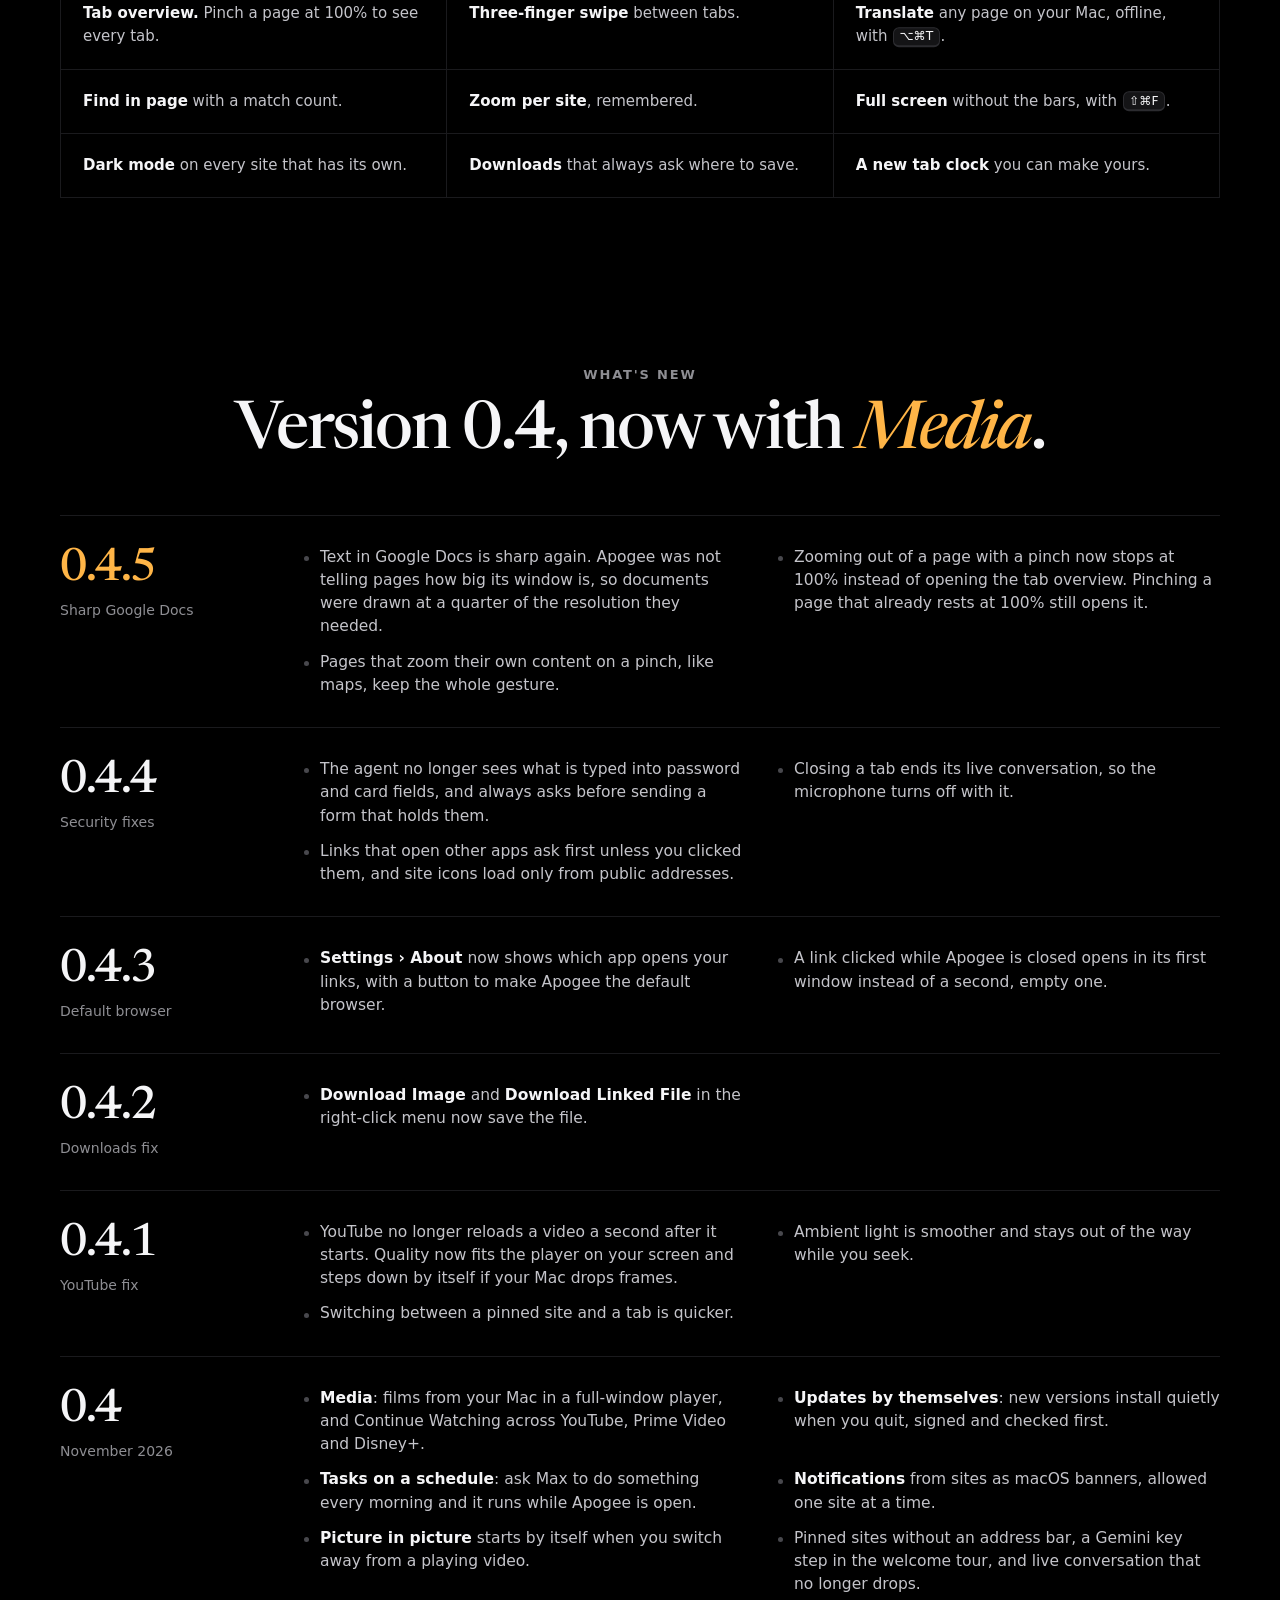
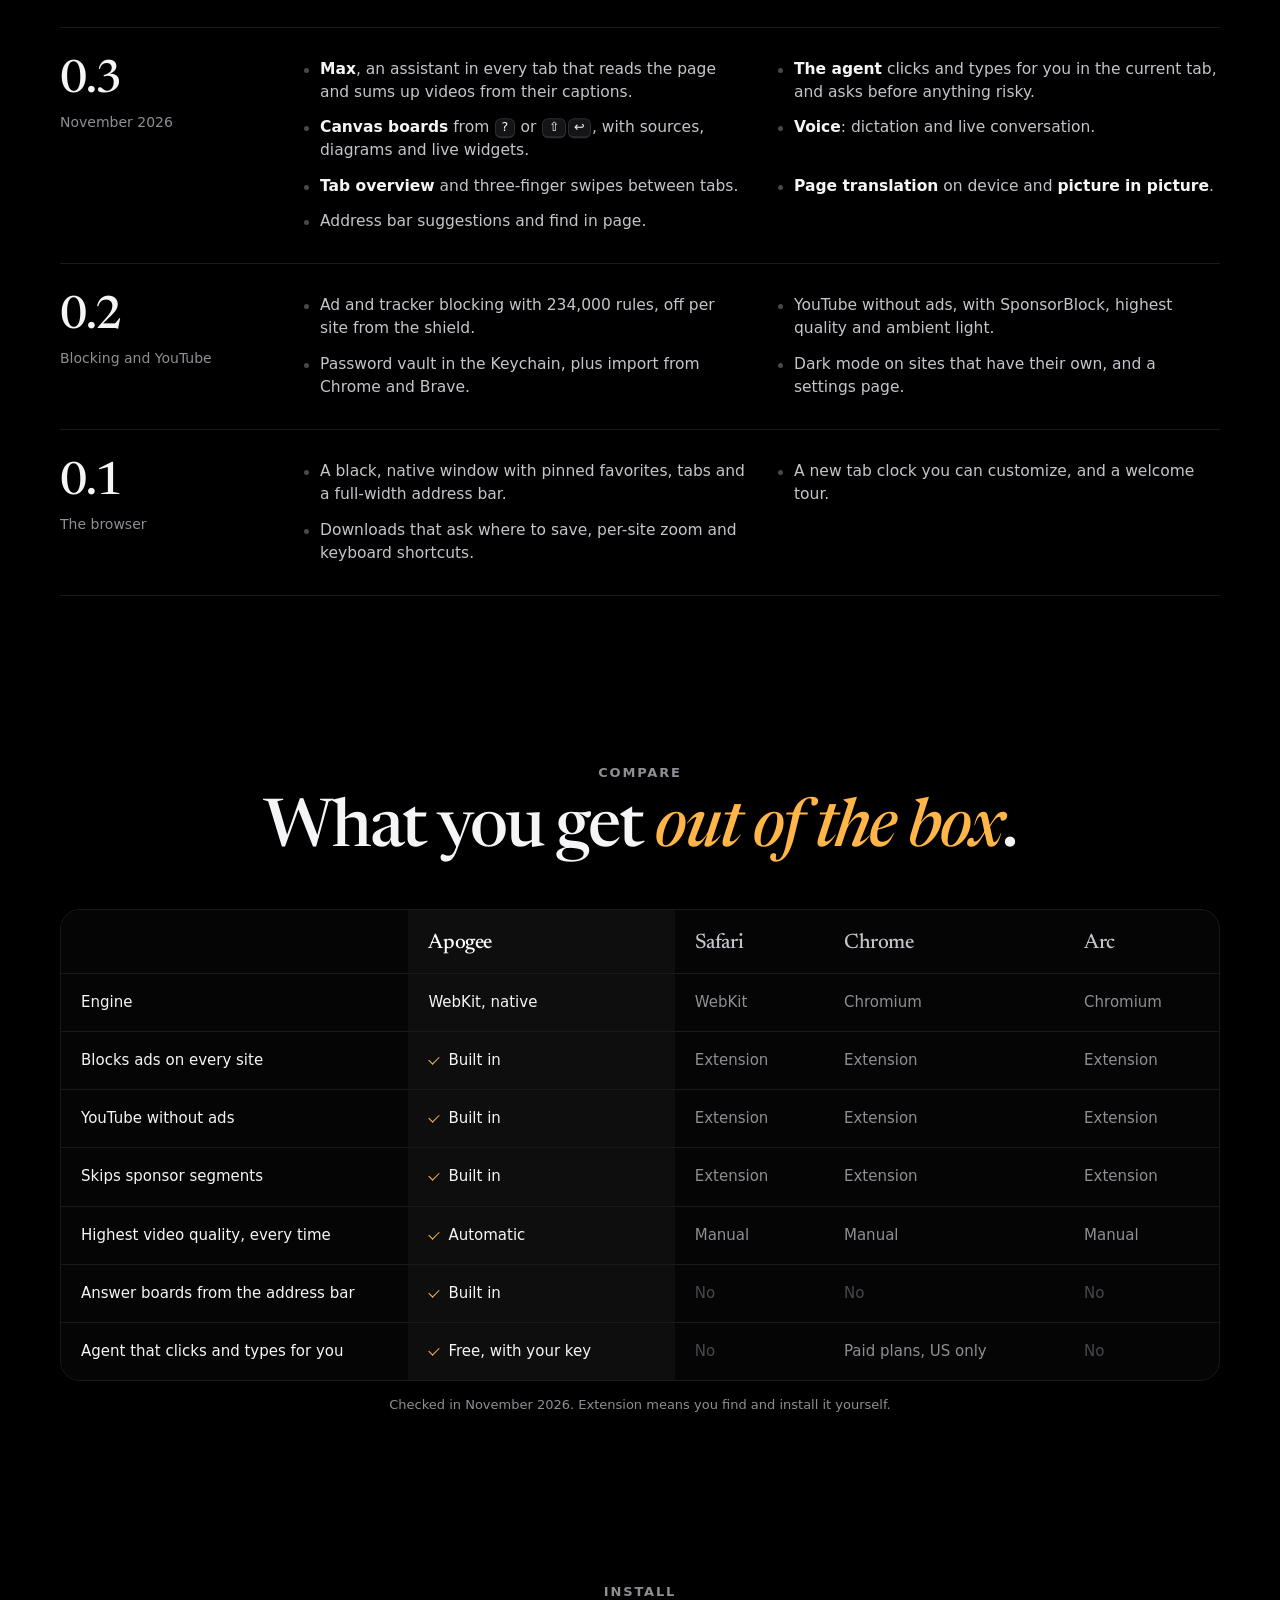
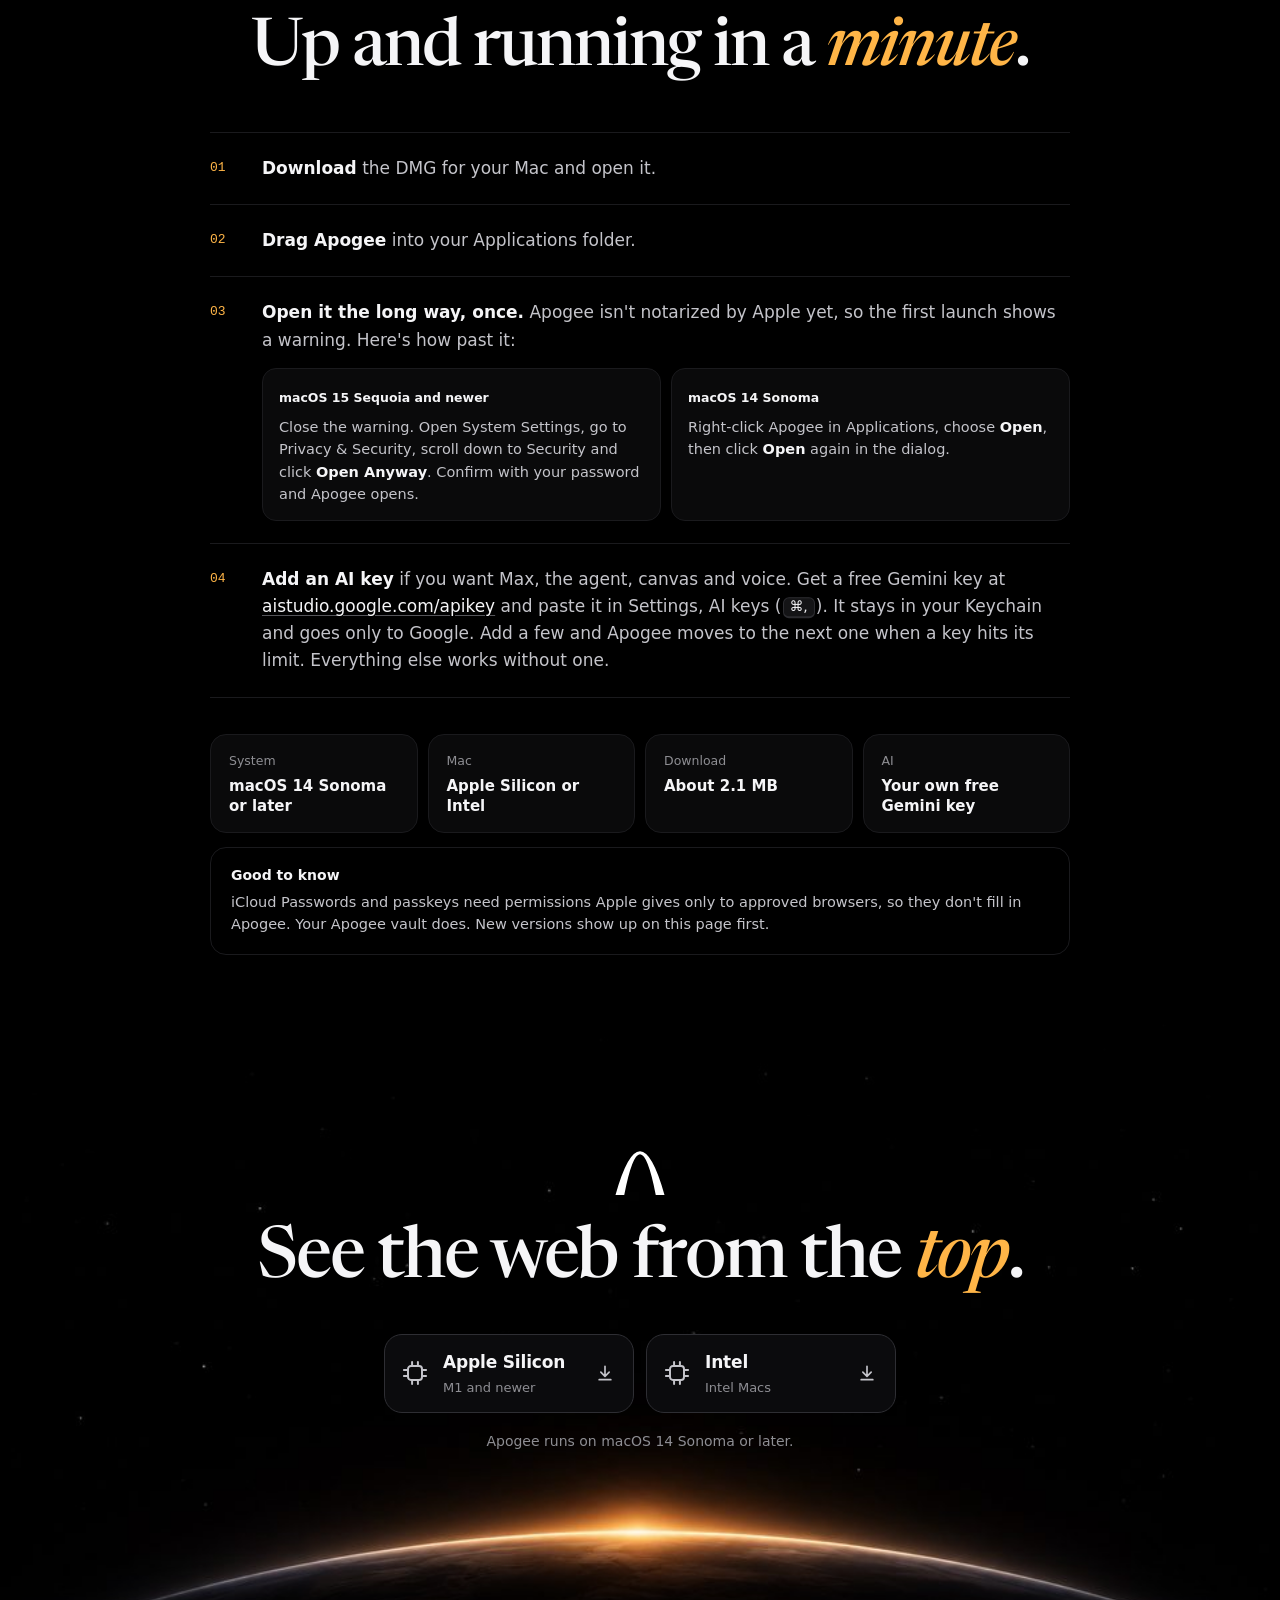
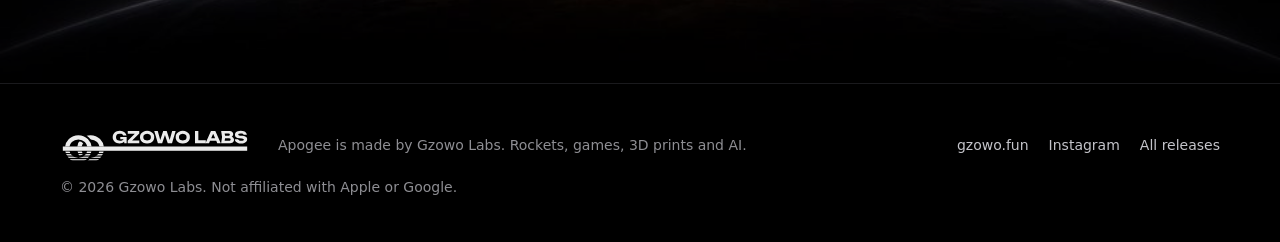
==== commit 514f6322: "Apogee 0.4.5 Co-Authored-By: Claude Fable 5.2 <noreply@anthropic.com>" ====
--- a/index.html
+++ b/index.html
@@ -71,7 +71,7 @@
           <span class="chip-tag">Your Mac</span>
         </a>
       </div>
-      <p class="dl-meta"><span data-dl-note>Version 0.4.4 · Free · macOS 14 Sonoma or later</span><span class="sep">·</span><a href="#install">How to open it</a></p>
+      <p class="dl-meta"><span data-dl-note>Version 0.4.5 · Free · macOS 14 Sonoma or later</span><span class="sep">·</span><a href="#install">How to open it</a></p>
       <details class="which">
         <summary>Which one do I need?</summary>
         <p>Open the Apple menu and choose About This Mac. If it says <b>Chip: Apple M1</b> or any other M chip, take Apple Silicon. If it says <b>Processor: Intel</b>, take Intel.</p>
@@ -373,6 +373,14 @@
       </div>
       <div class="rels">
         <article class="rel reveal">
+          <div class="rel-v"><b>0.4.5</b><span>Sharp Google Docs</span></div>
+          <ul>
+            <li>Text in Google Docs is sharp again. Apogee was not telling pages how big its window is, so documents were drawn at a quarter of the resolution they needed.</li>
+            <li>Zooming out of a page with a pinch now stops at 100% instead of opening the tab overview. Pinching a page that already rests at 100% still opens it.</li>
+            <li>Pages that zoom their own content on a pinch, like maps, keep the whole gesture.</li>
+          </ul>
+        </article>
+        <article class="rel reveal">
           <div class="rel-v"><b>0.4.4</b><span>Security fixes</span></div>
           <ul>
             <li>The agent no longer sees what is typed into password and card fields, and always asks before sending a form that holds them.</li>
@@ -520,7 +528,7 @@
           <span class="chip-tag">Your Mac</span>
         </a>
       </div>
-      <p class="dl-meta"><span data-dl-note>Version 0.4.4 · Free · macOS 14 Sonoma or later</span></p>
+      <p class="dl-meta"><span data-dl-note>Version 0.4.5 · Free · macOS 14 Sonoma or later</span></p>
     </div>
   </section>
 </main>
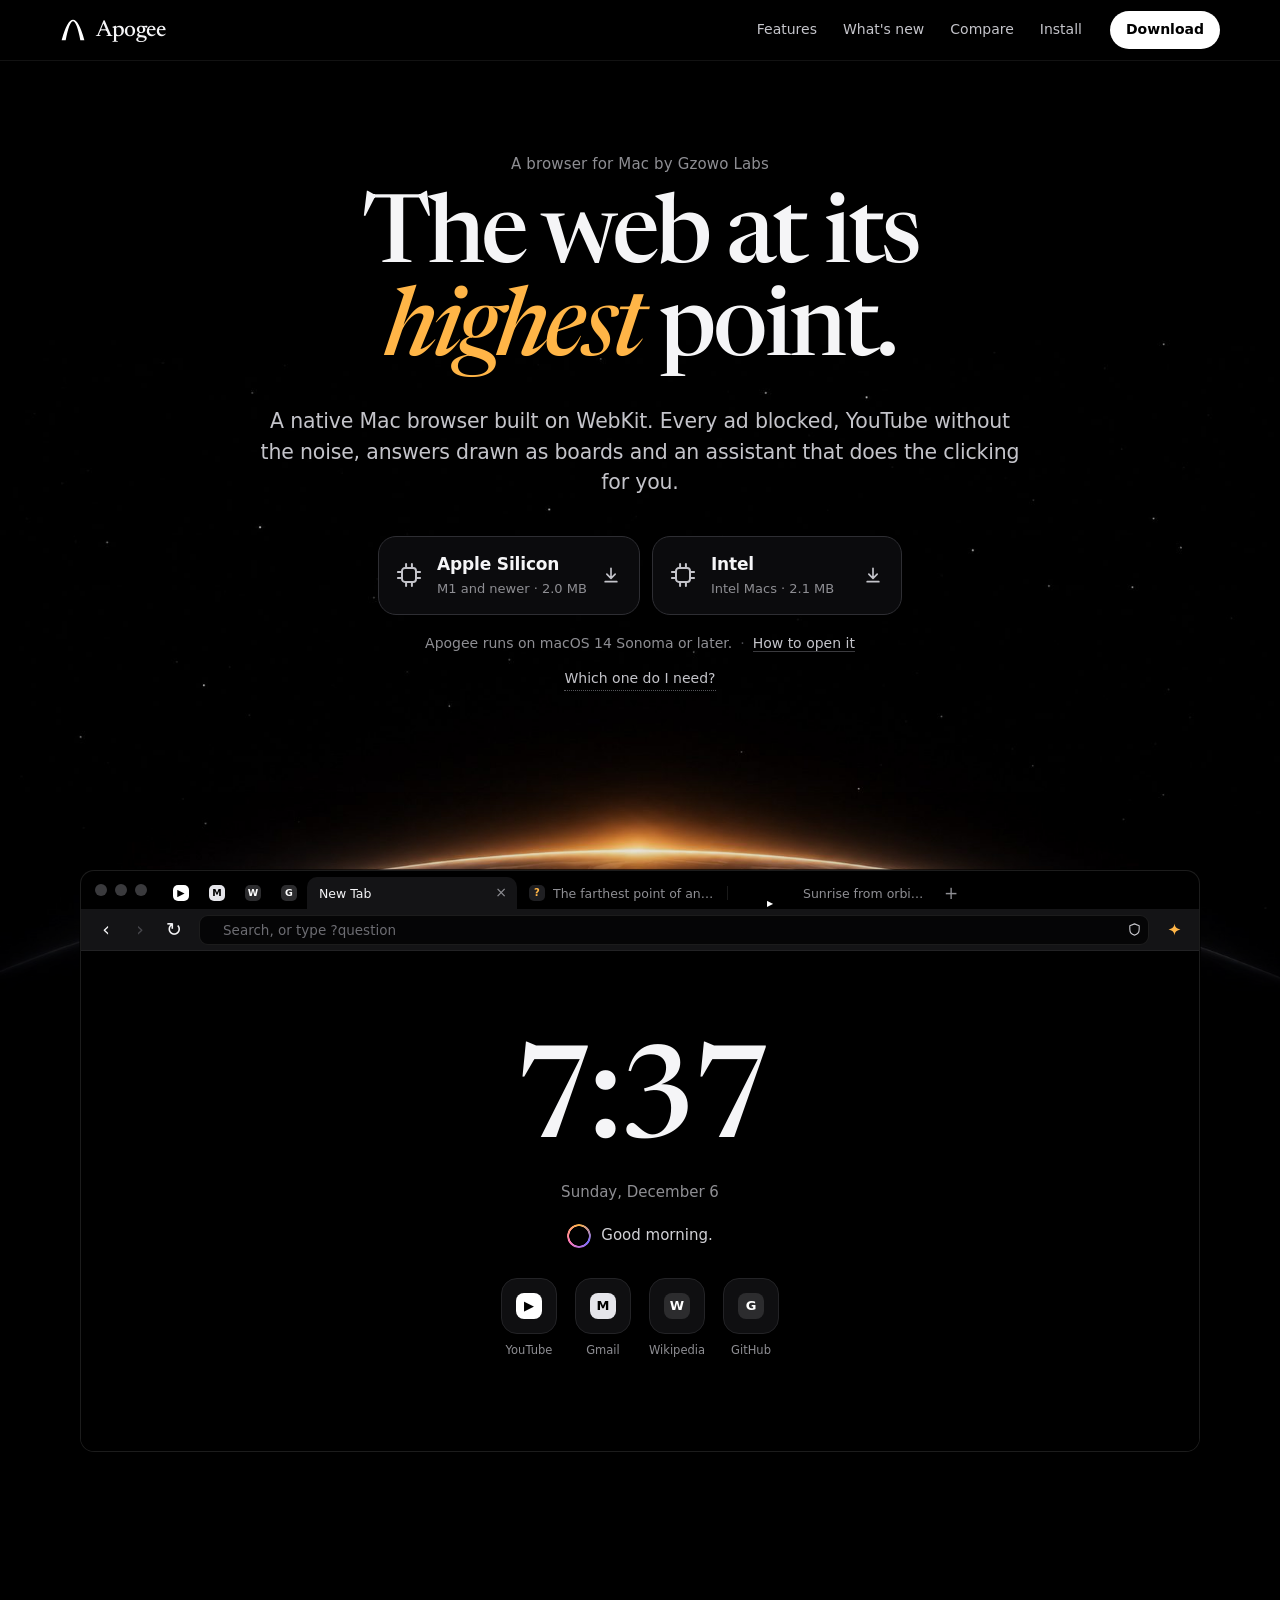
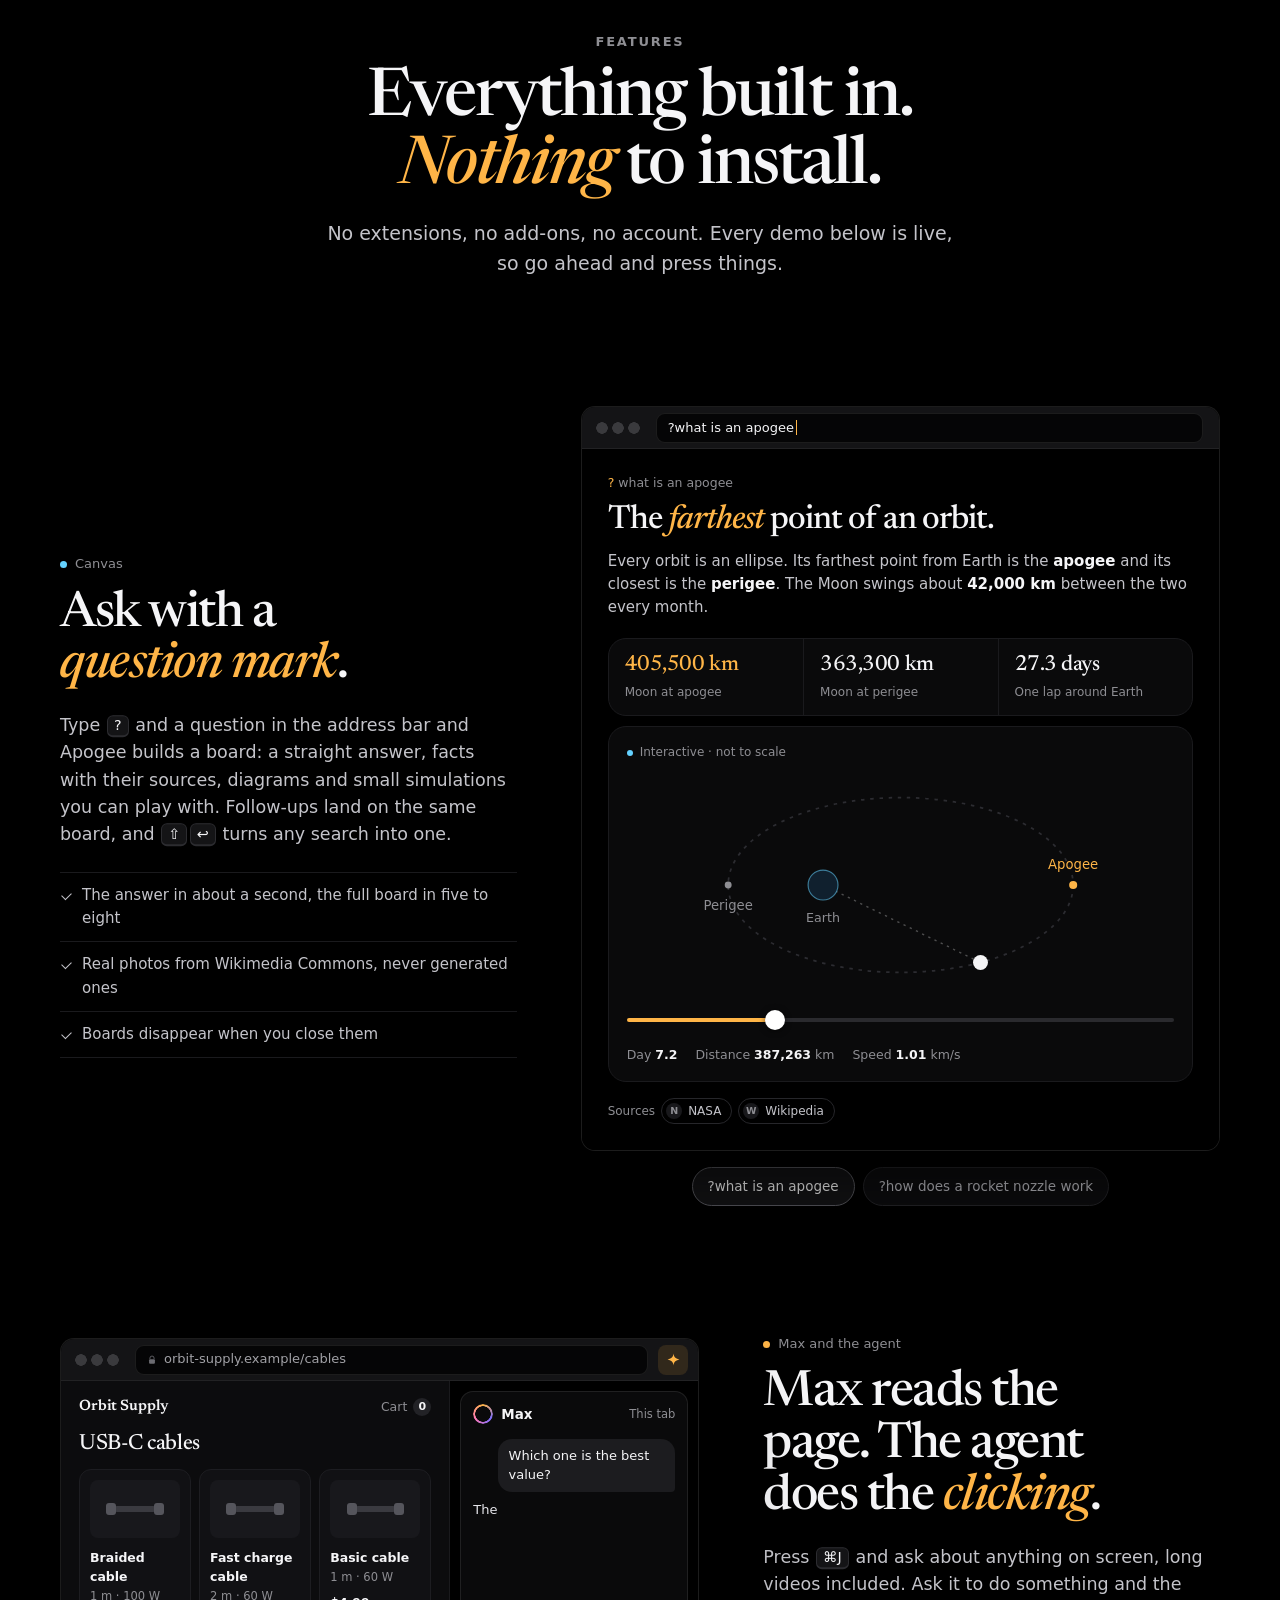
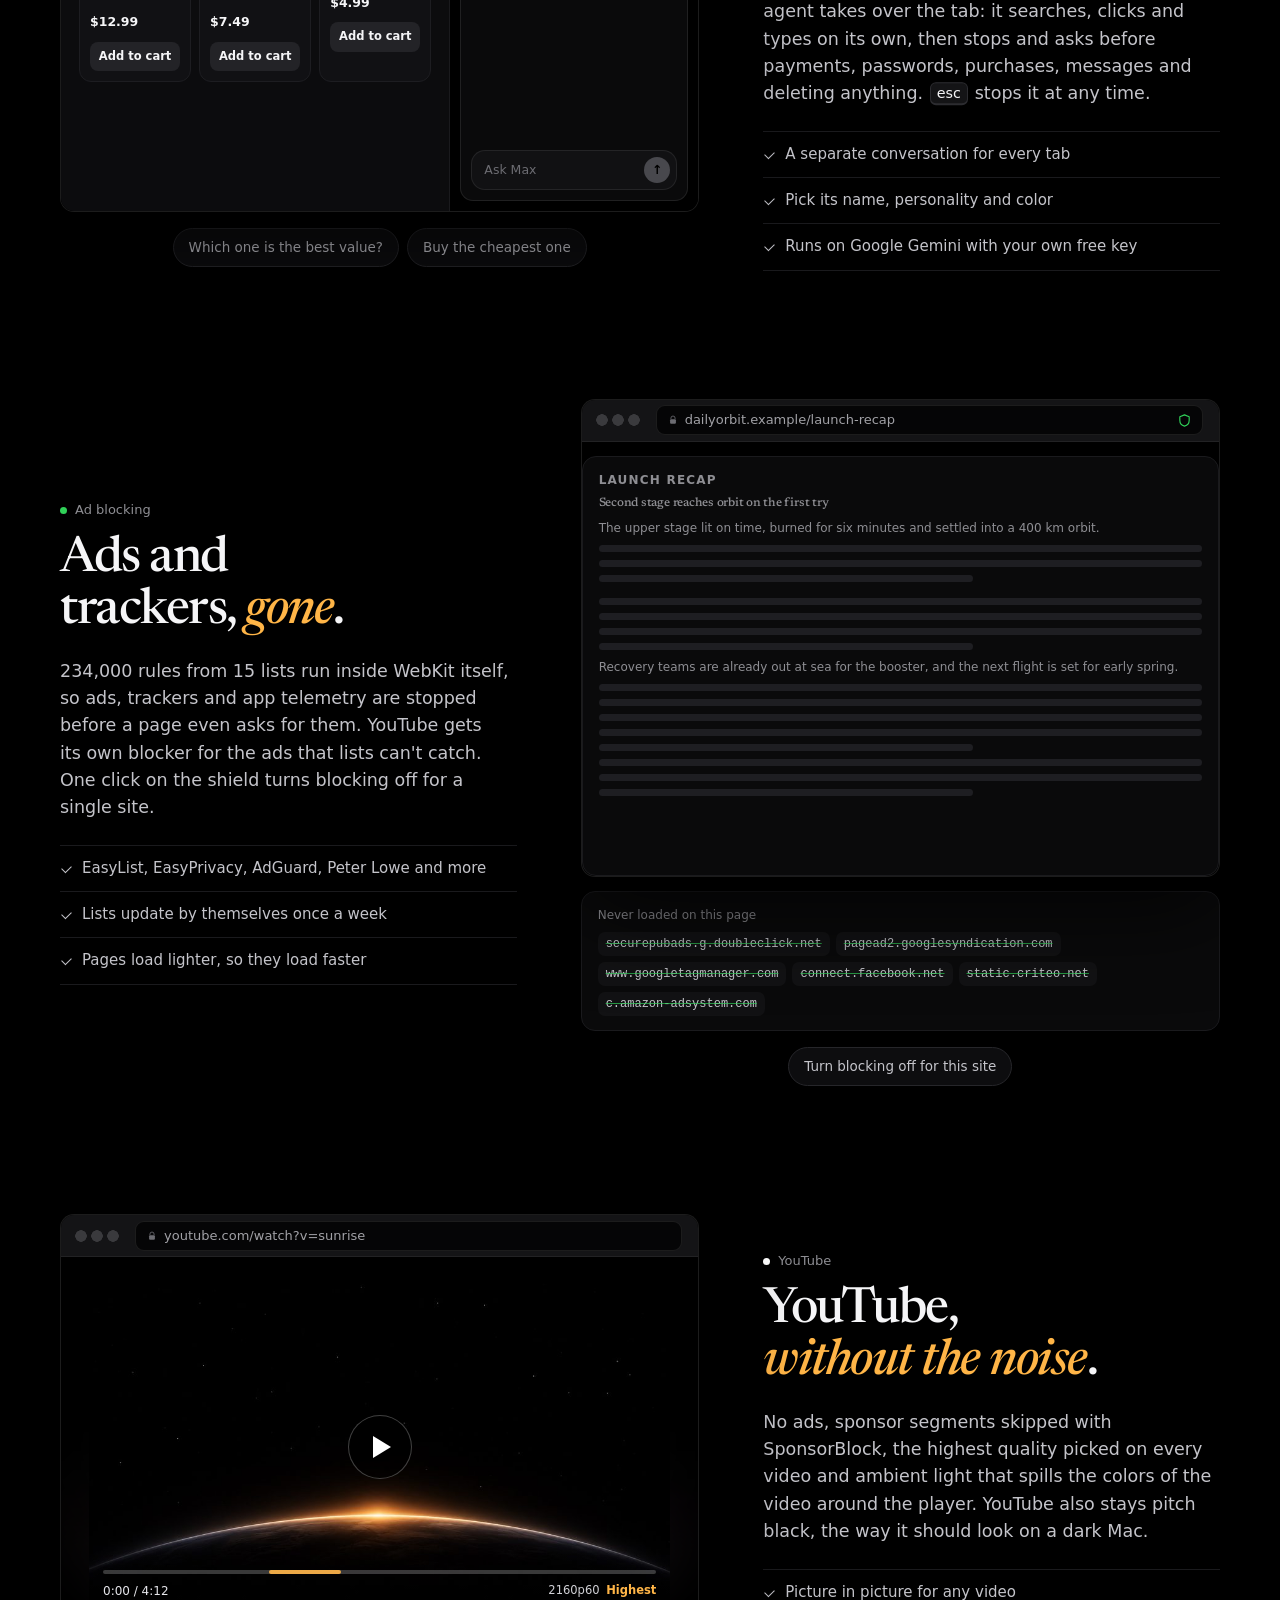
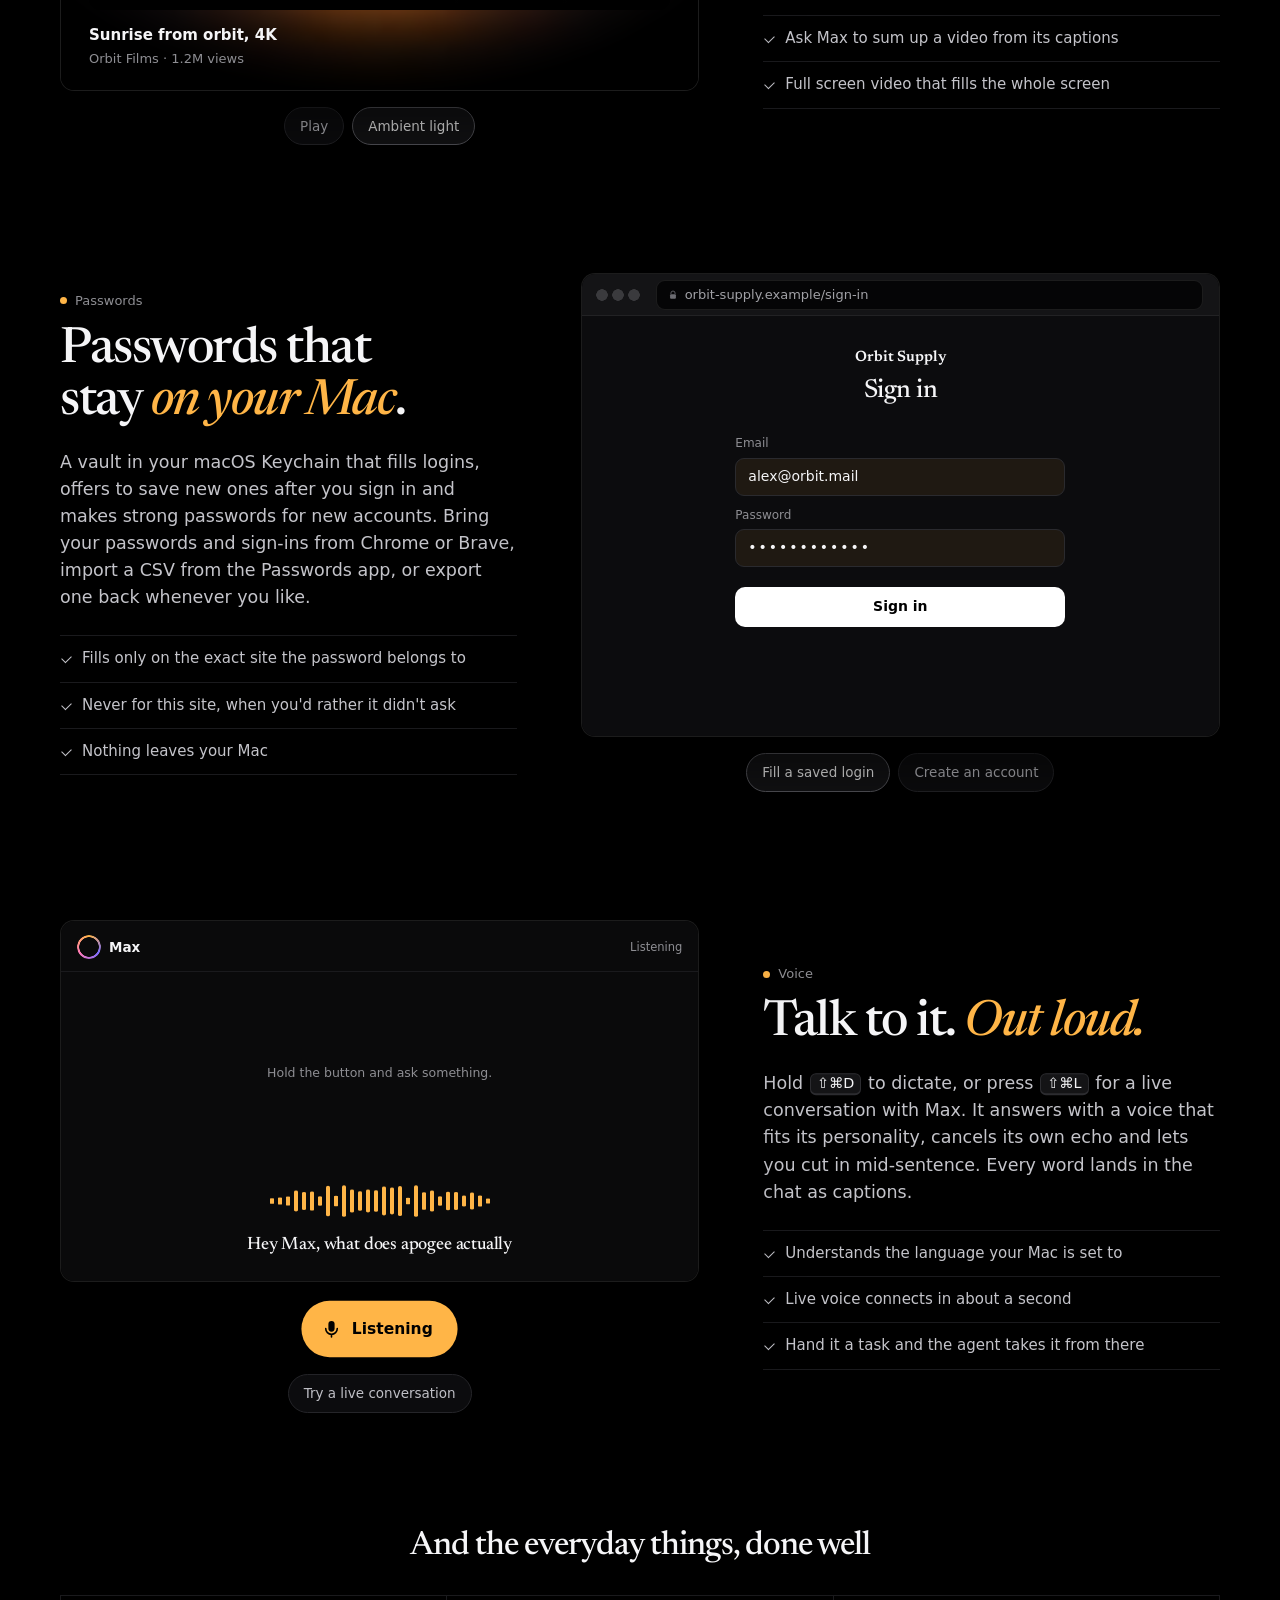
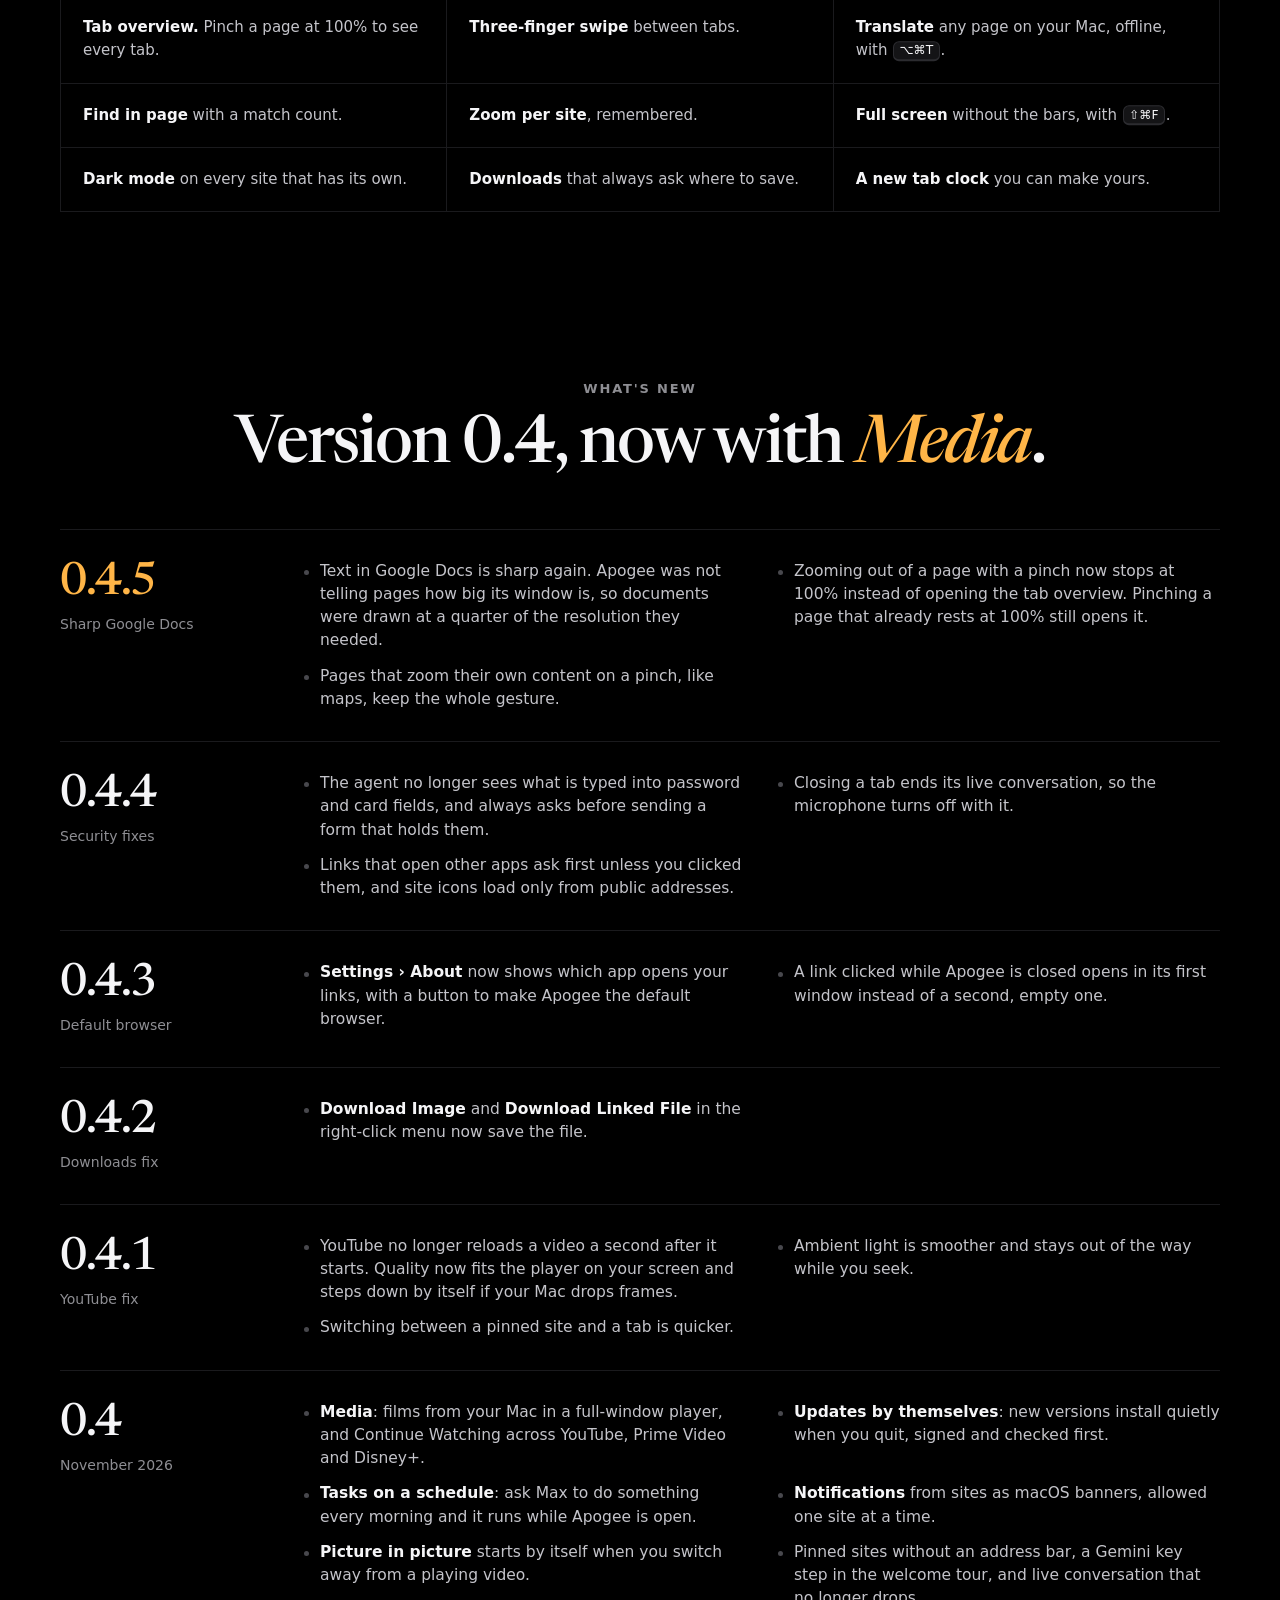
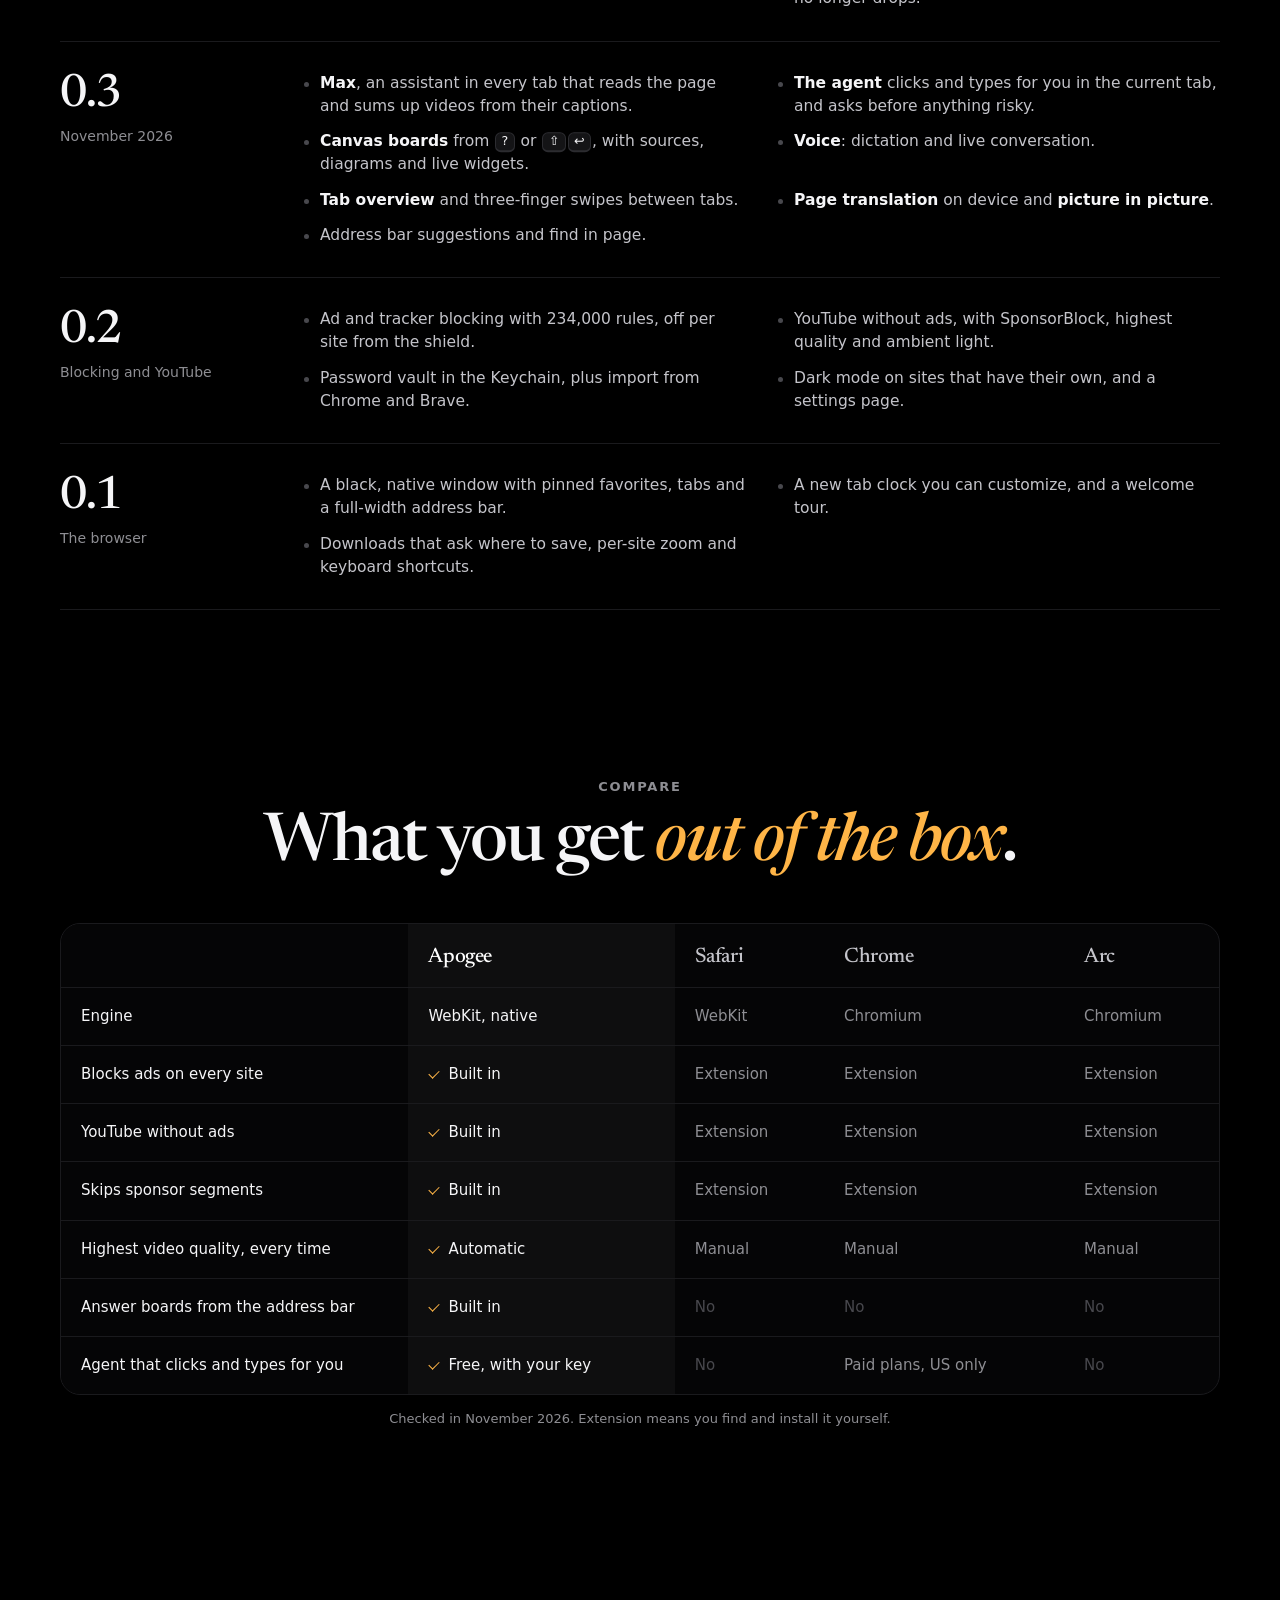
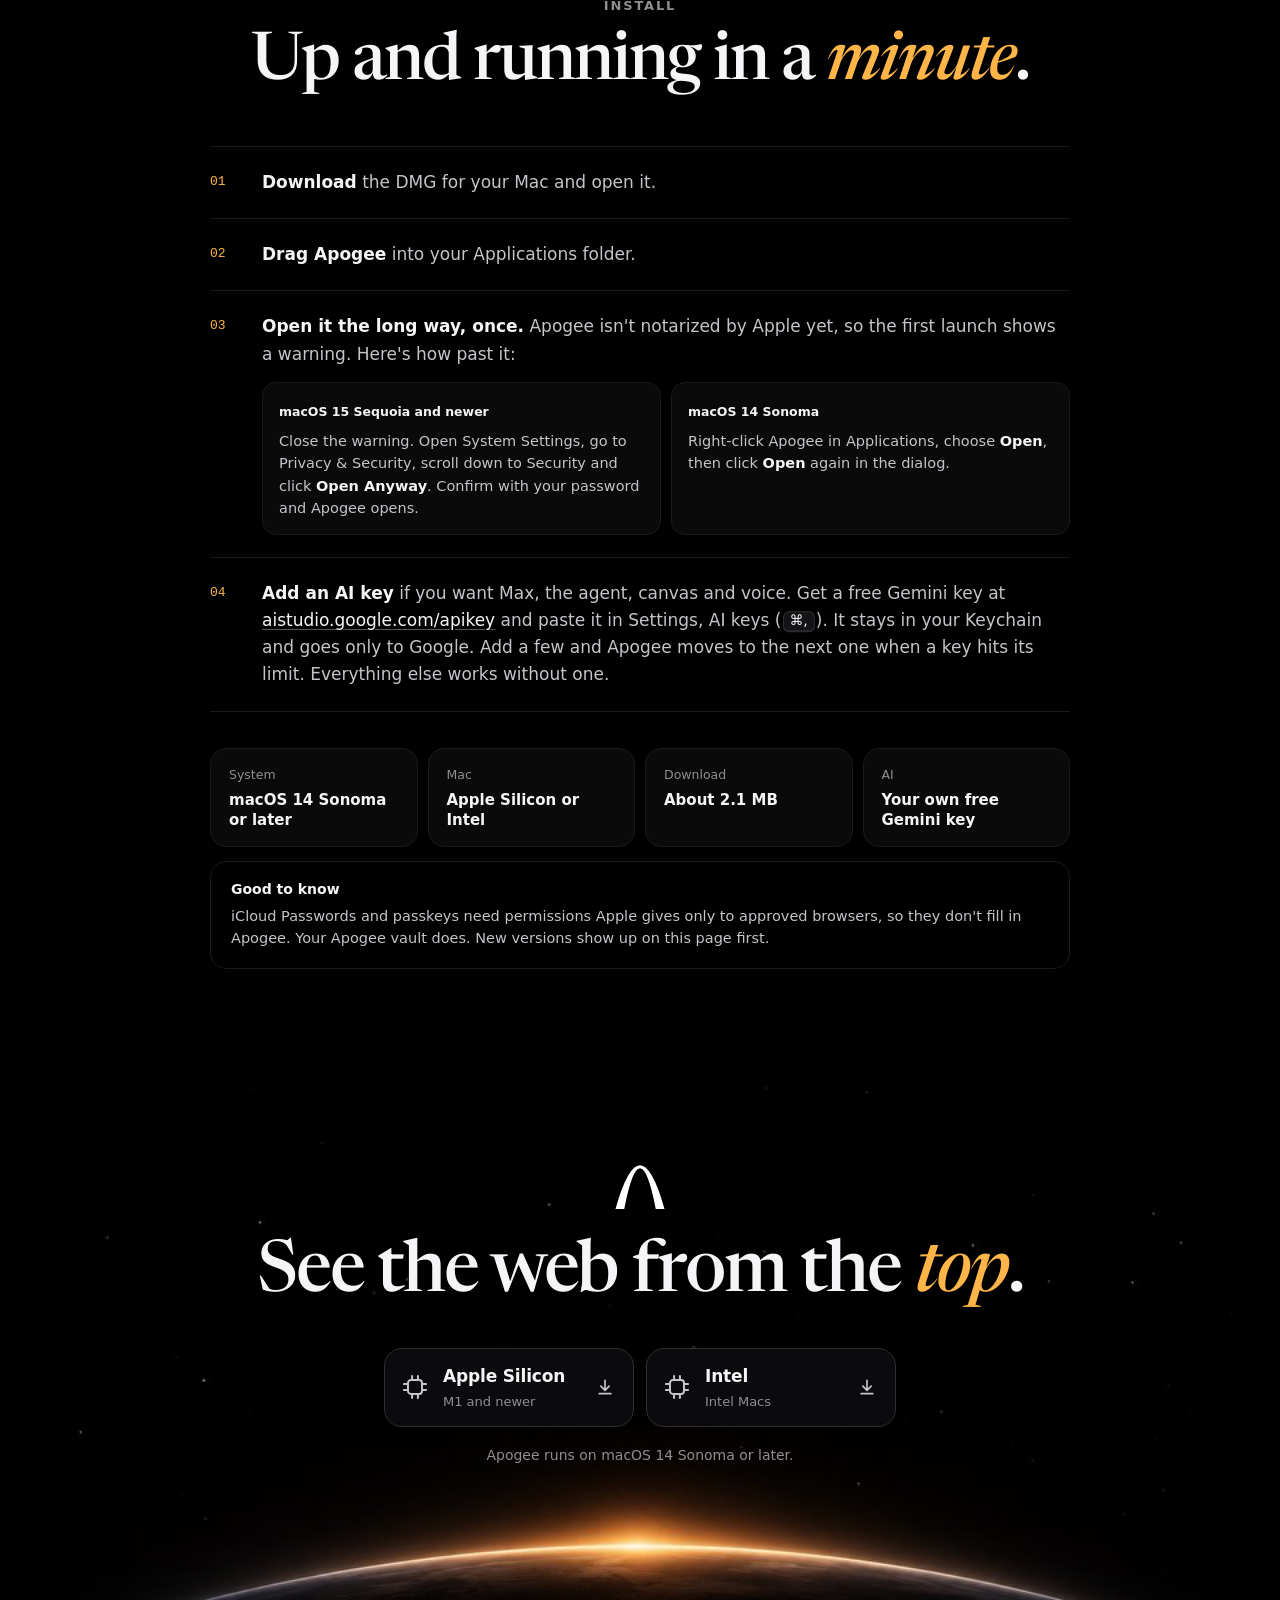
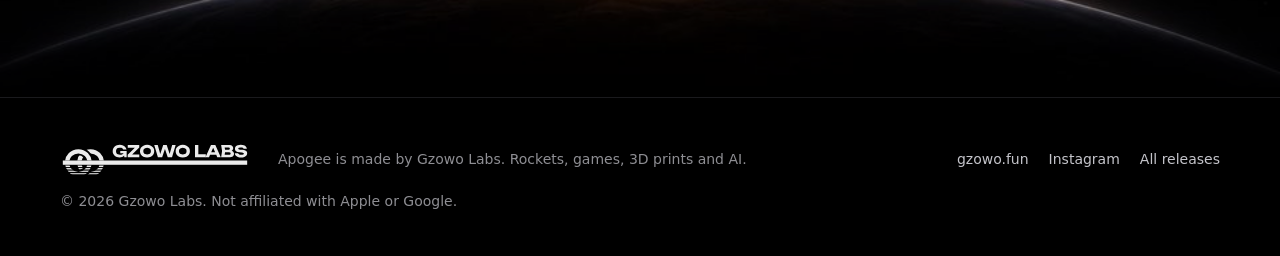
==== commit c94923ca: "Landing for Apogee 0.4.5 and update feed Co-Authored-By: Claude Fable 5.2 <noreply@anthropic.com>" ====
--- a/index.html
+++ b/index.html
@@ -60,7 +60,7 @@
       <div class="dl" id="download" data-dl>
         <a class="chip" data-arch="arm64" href="https://github.com/JerzySukiennik/apogee/releases/latest/download/Apogee-Apple-Silicon.dmg">
           <svg class="chip-ic"><use href="#chip"/></svg>
-          <span class="chip-t"><b>Apple Silicon</b><small>M1 and newer · <span data-size="arm64">1.9 MB</span></small></span>
+          <span class="chip-t"><b>Apple Silicon</b><small>M1 and newer · <span data-size="arm64">2.0 MB</span></small></span>
           <svg class="chip-dl"><use href="#down"/></svg>
           <span class="chip-tag">Your Mac</span>
         </a>
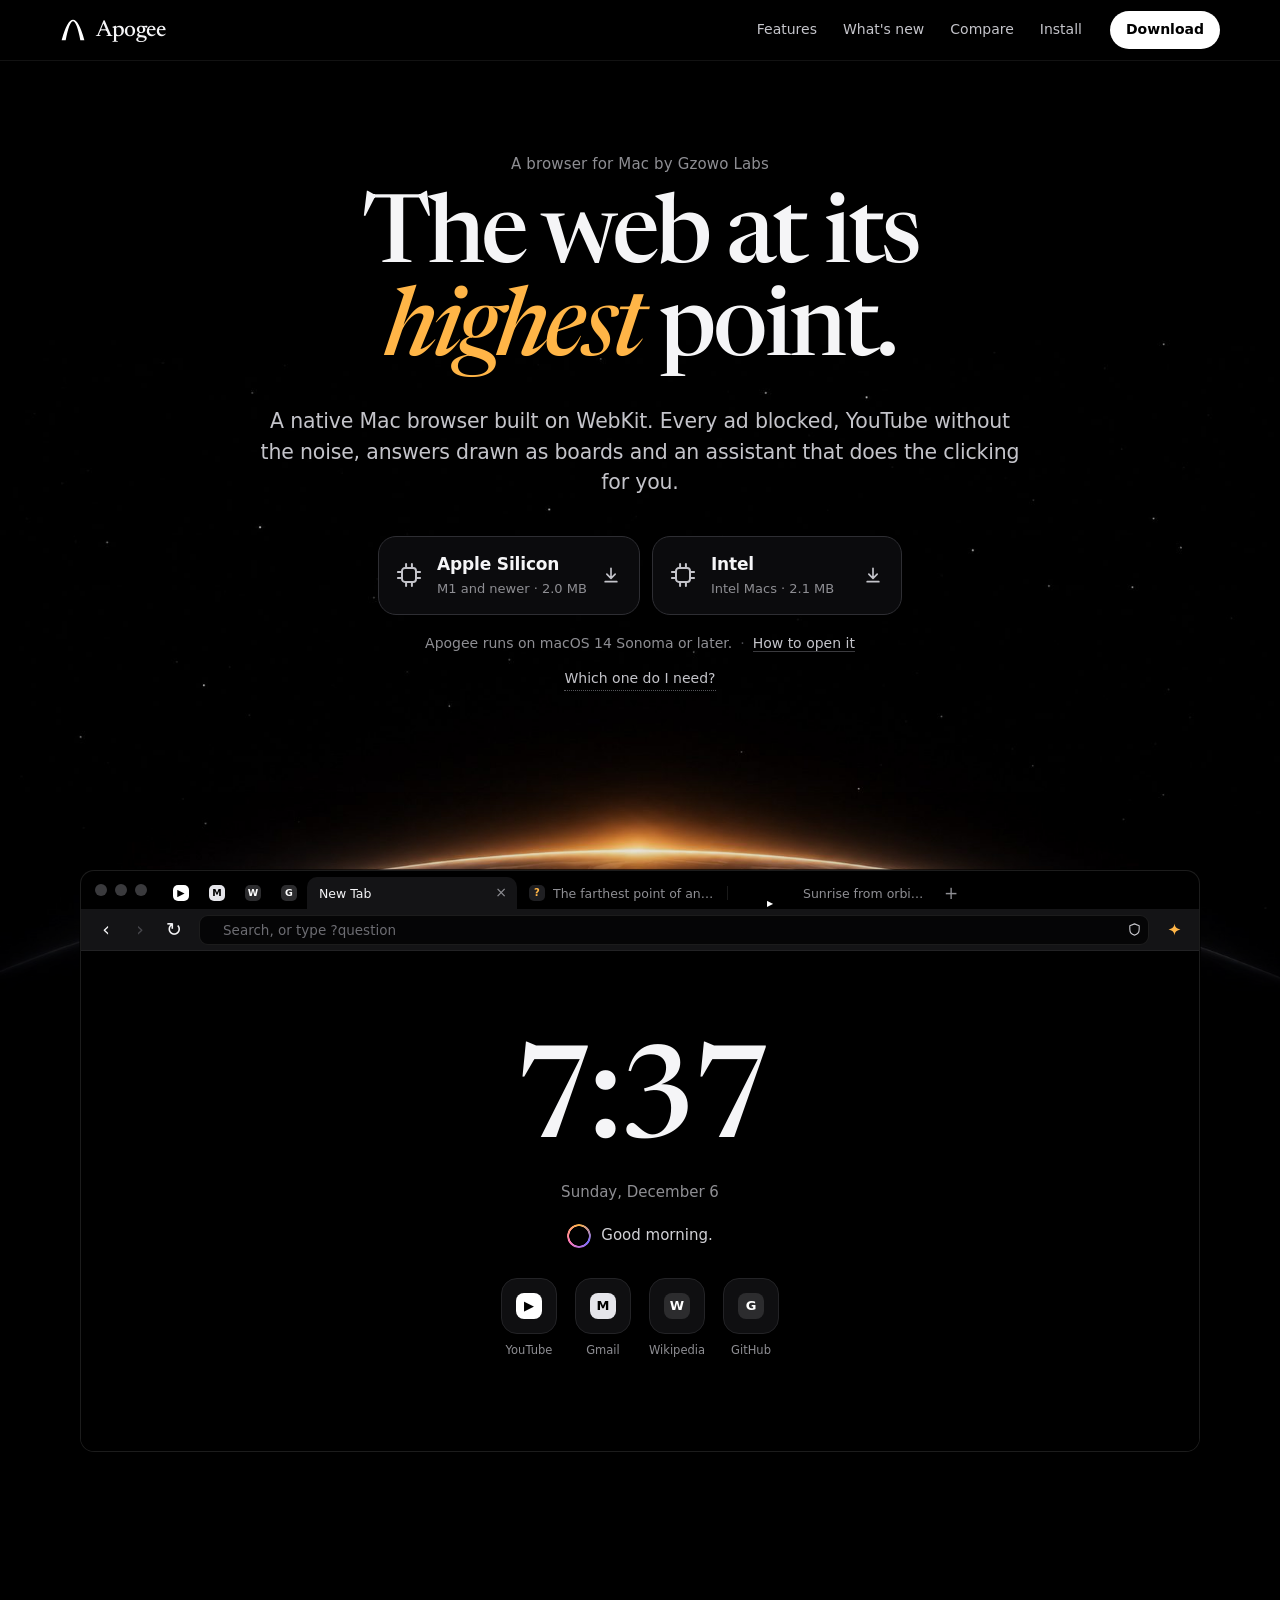
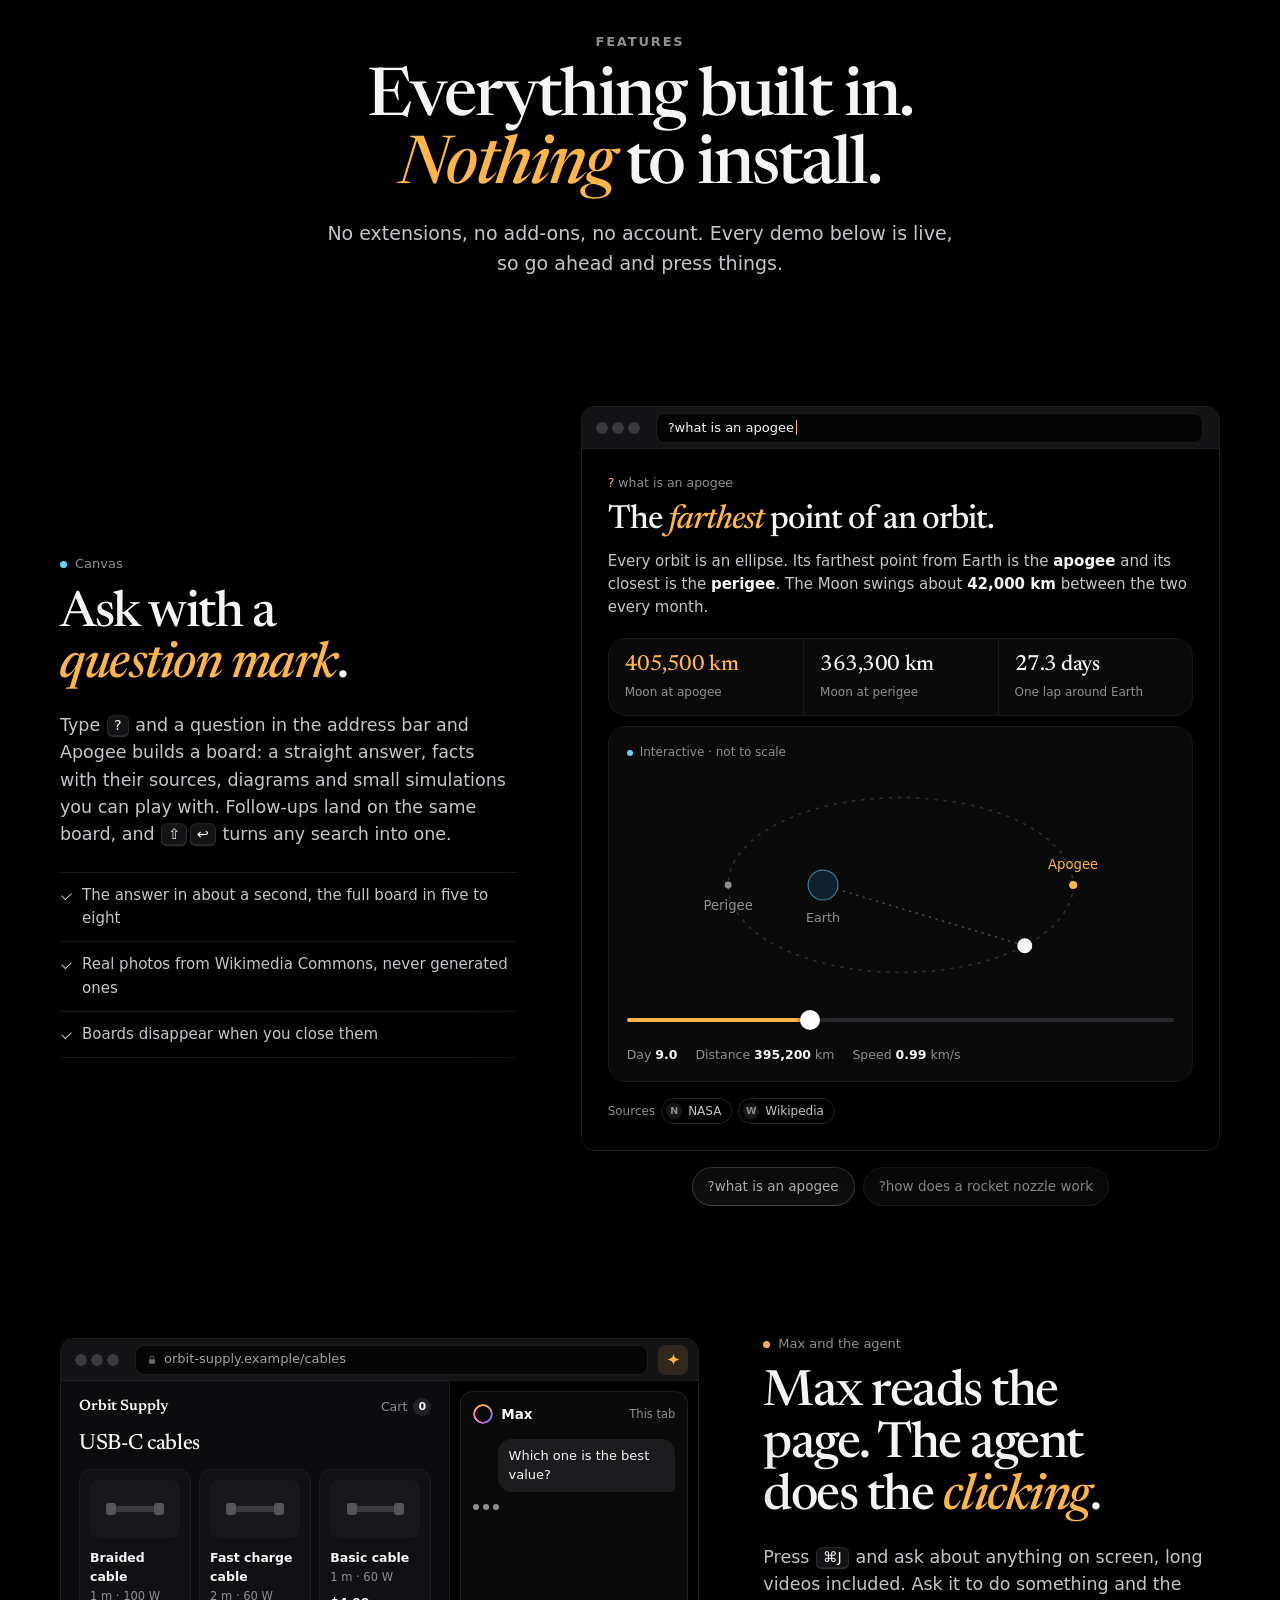
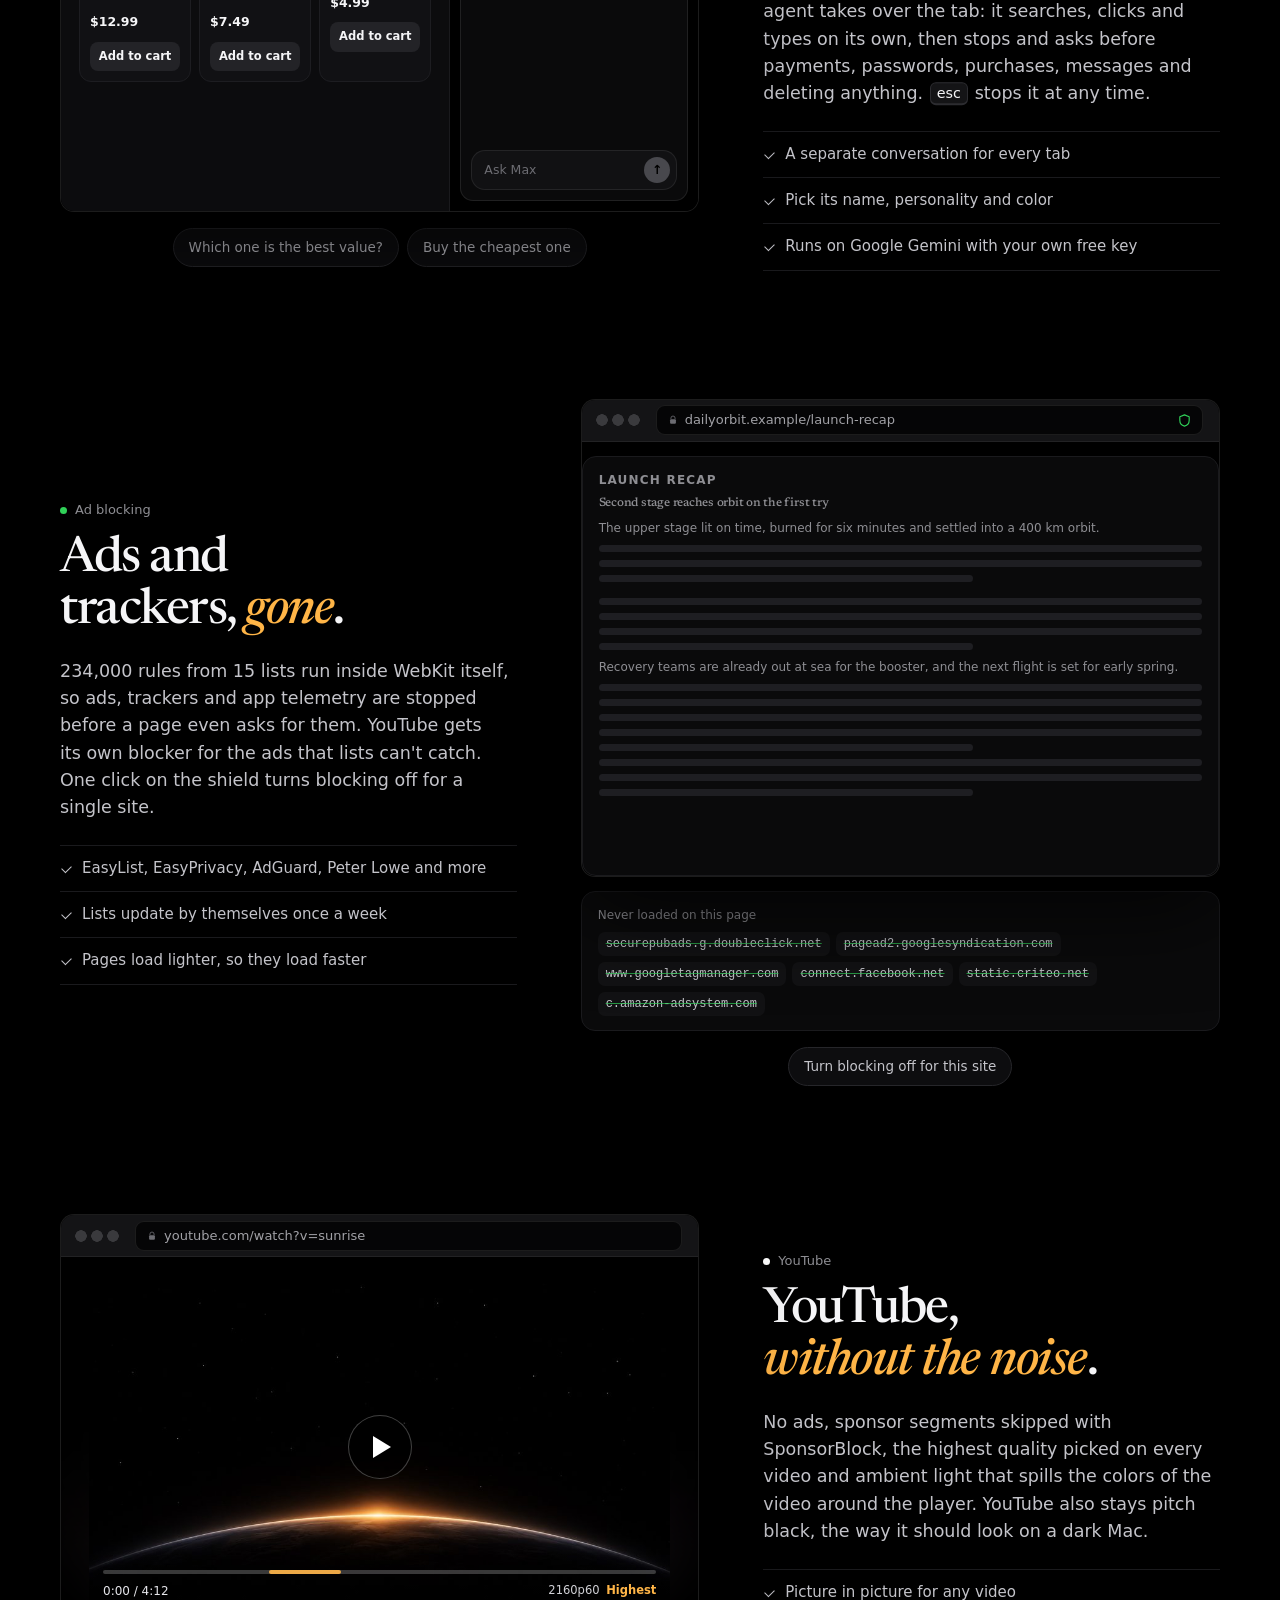
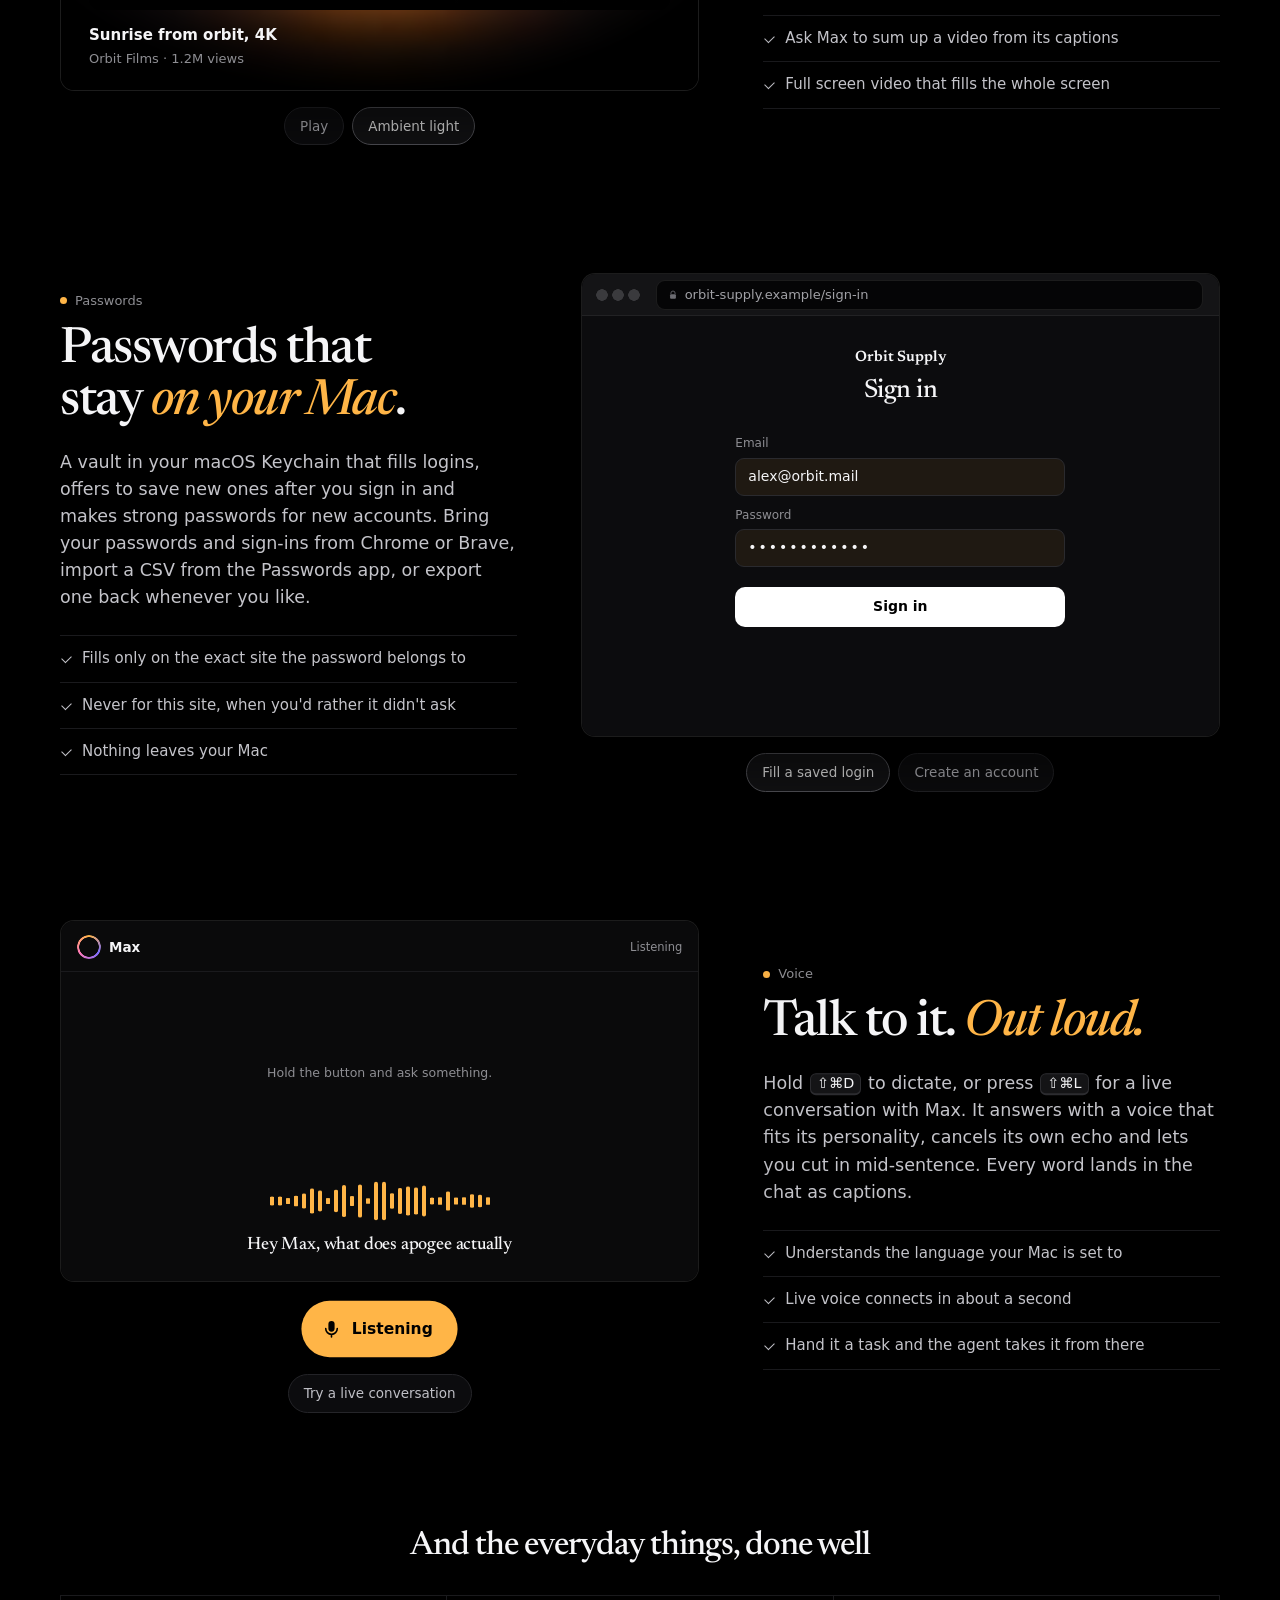
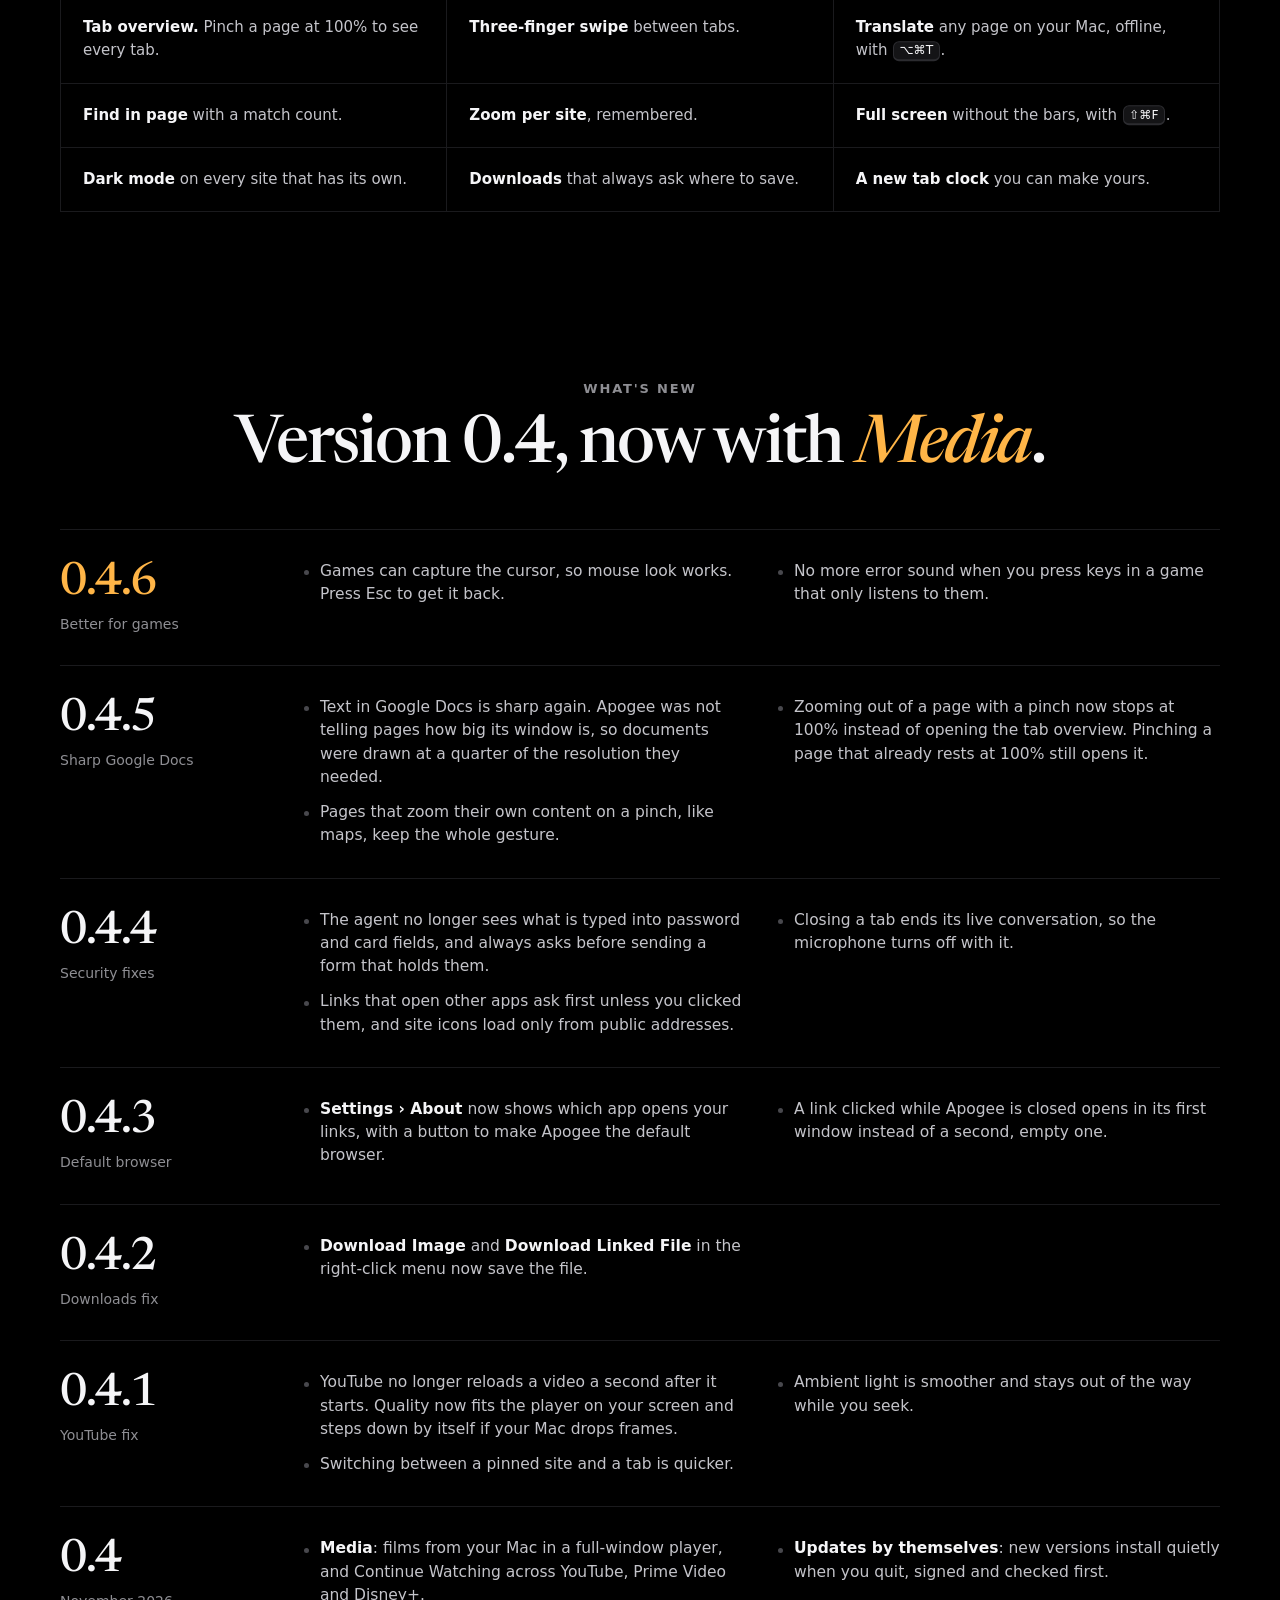
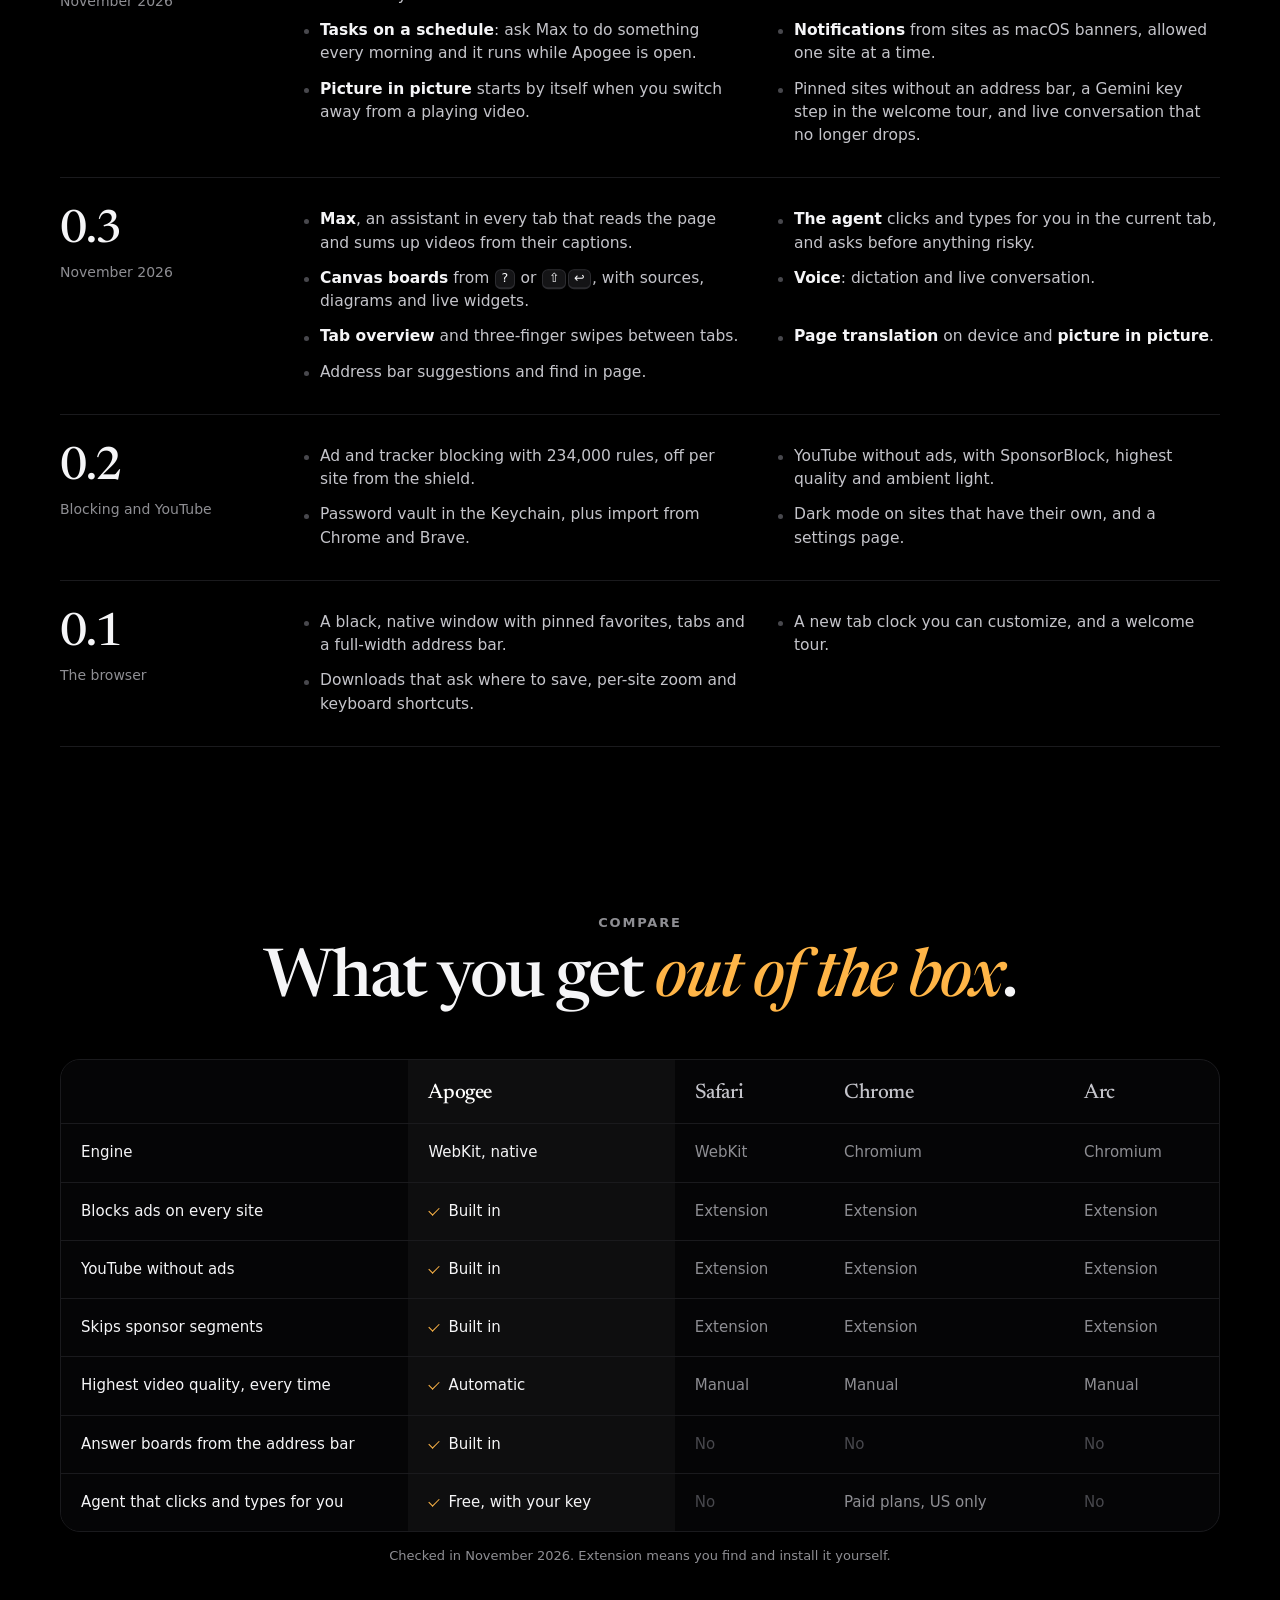
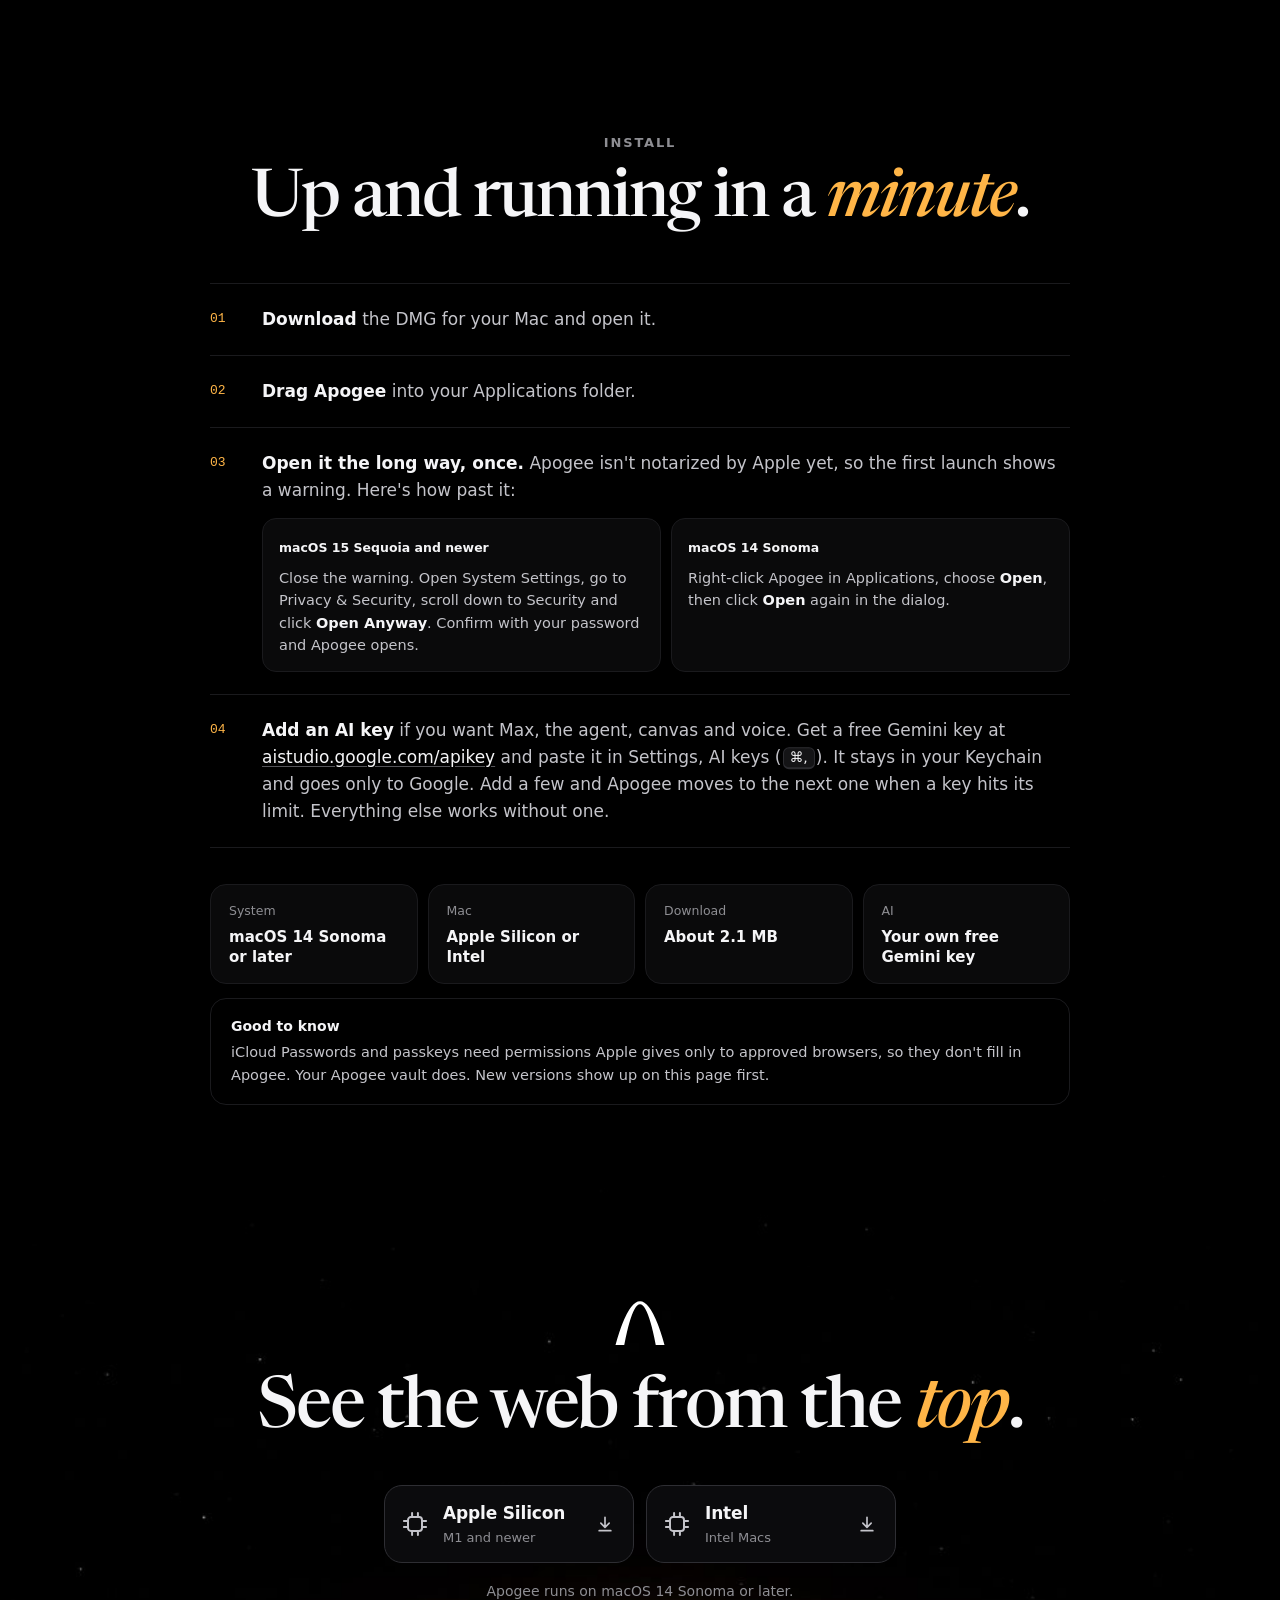
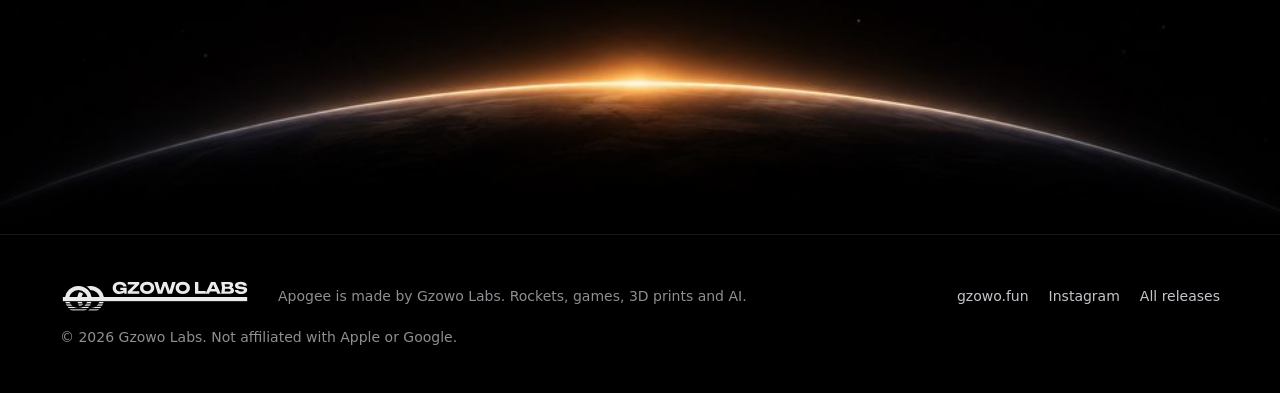
==== commit ee6cd7c4: "Apogee 0.4.6 Co-Authored-By: Claude Fable 5.2 <noreply@anthropic.com>" ====
--- a/index.html
+++ b/index.html
@@ -71,7 +71,7 @@
           <span class="chip-tag">Your Mac</span>
         </a>
       </div>
-      <p class="dl-meta"><span data-dl-note>Version 0.4.5 · Free · macOS 14 Sonoma or later</span><span class="sep">·</span><a href="#install">How to open it</a></p>
+      <p class="dl-meta"><span data-dl-note>Version 0.4.6 · Free · macOS 14 Sonoma or later</span><span class="sep">·</span><a href="#install">How to open it</a></p>
       <details class="which">
         <summary>Which one do I need?</summary>
         <p>Open the Apple menu and choose About This Mac. If it says <b>Chip: Apple M1</b> or any other M chip, take Apple Silicon. If it says <b>Processor: Intel</b>, take Intel.</p>
@@ -373,6 +373,13 @@
       </div>
       <div class="rels">
         <article class="rel reveal">
+          <div class="rel-v"><b>0.4.6</b><span>Better for games</span></div>
+          <ul>
+            <li>Games can capture the cursor, so mouse look works. Press Esc to get it back.</li>
+            <li>No more error sound when you press keys in a game that only listens to them.</li>
+          </ul>
+        </article>
+        <article class="rel reveal">
           <div class="rel-v"><b>0.4.5</b><span>Sharp Google Docs</span></div>
           <ul>
             <li>Text in Google Docs is sharp again. Apogee was not telling pages how big its window is, so documents were drawn at a quarter of the resolution they needed.</li>
@@ -528,7 +535,7 @@
           <span class="chip-tag">Your Mac</span>
         </a>
       </div>
-      <p class="dl-meta"><span data-dl-note>Version 0.4.5 · Free · macOS 14 Sonoma or later</span></p>
+      <p class="dl-meta"><span data-dl-note>Version 0.4.6 · Free · macOS 14 Sonoma or later</span></p>
     </div>
   </section>
 </main>
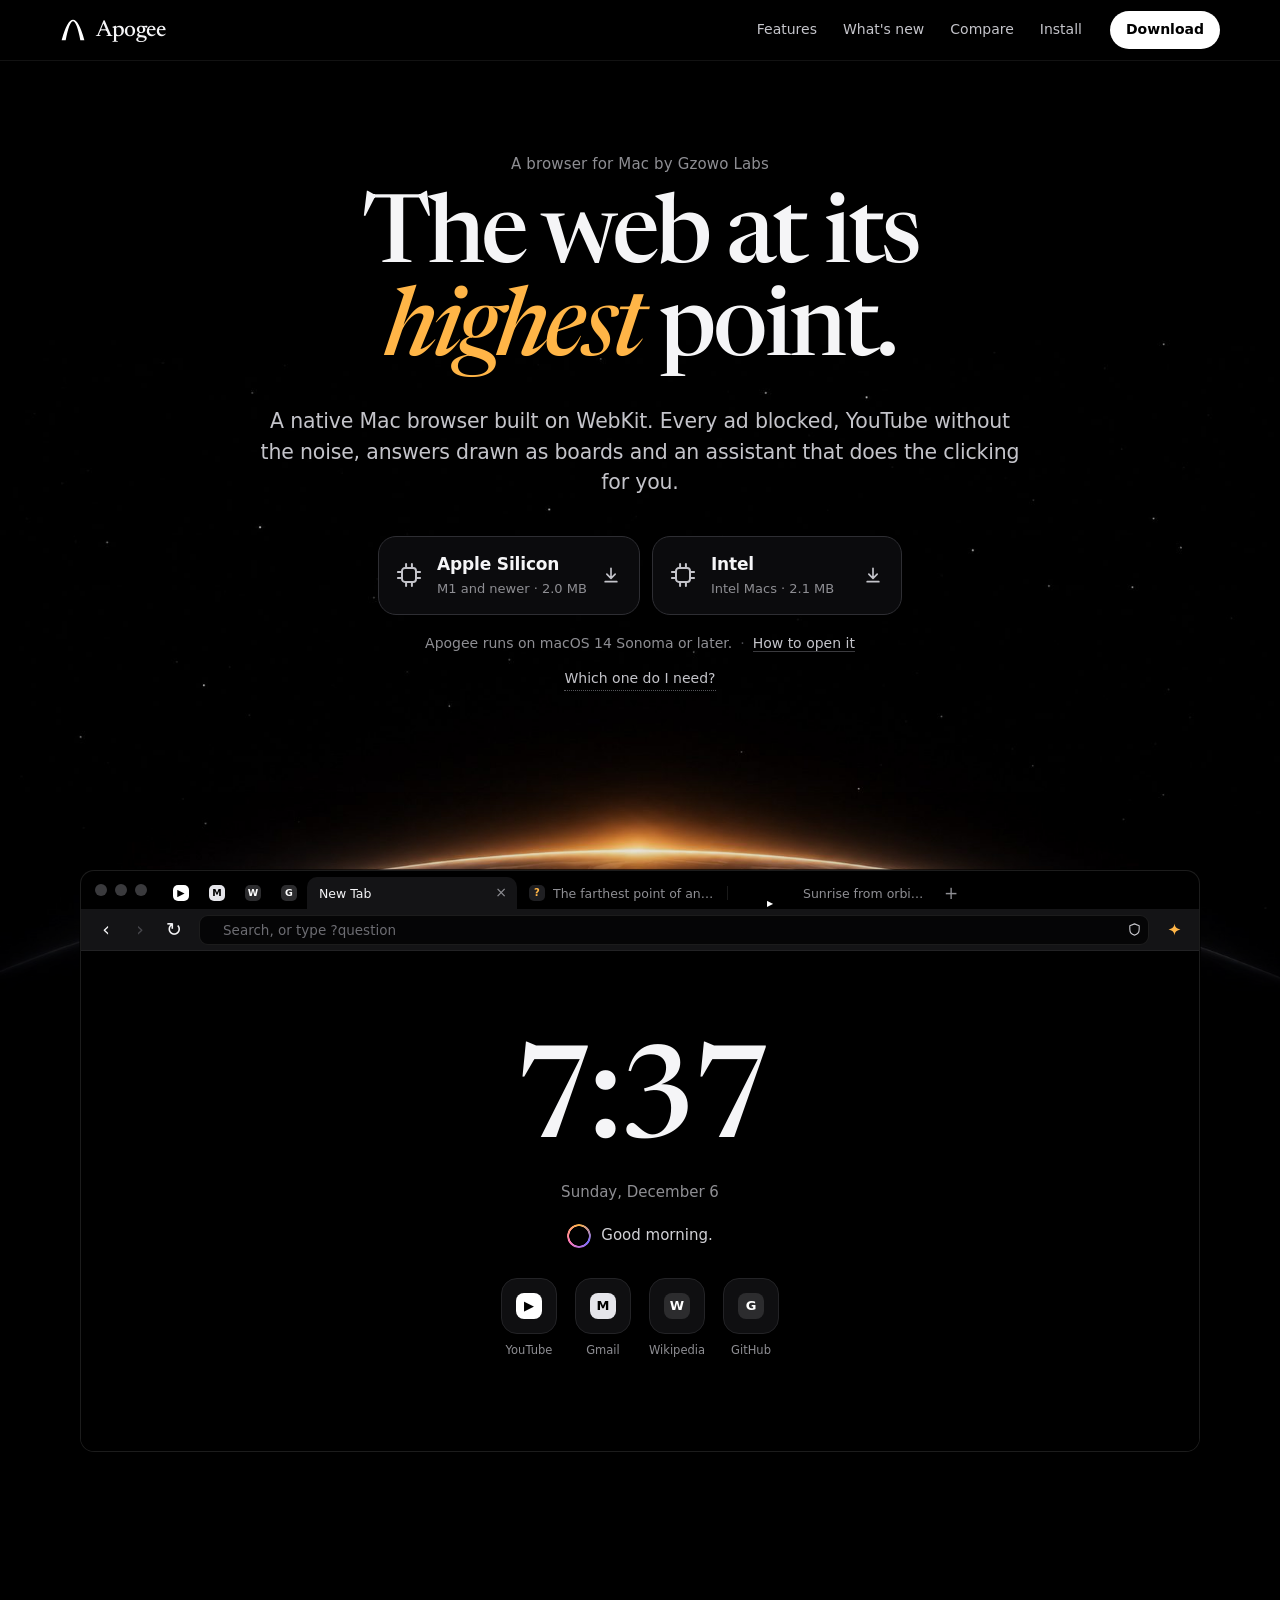
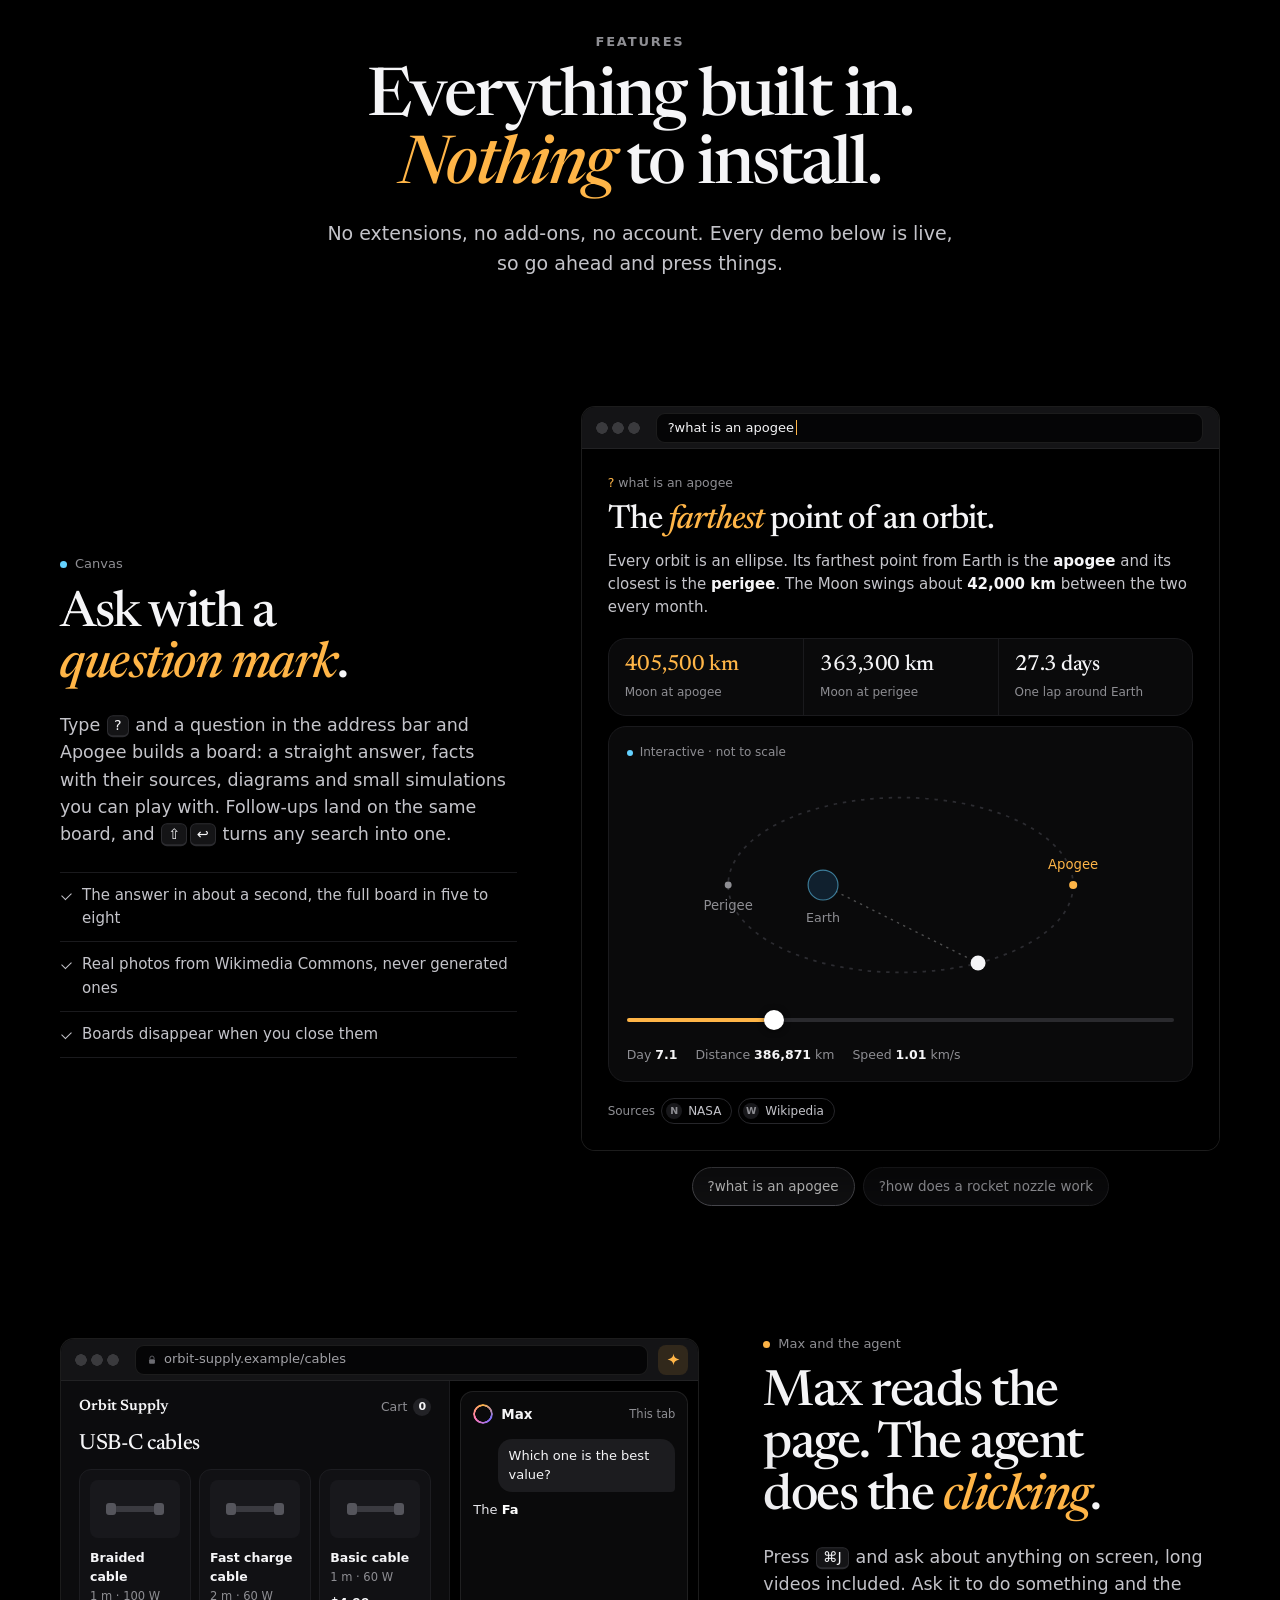
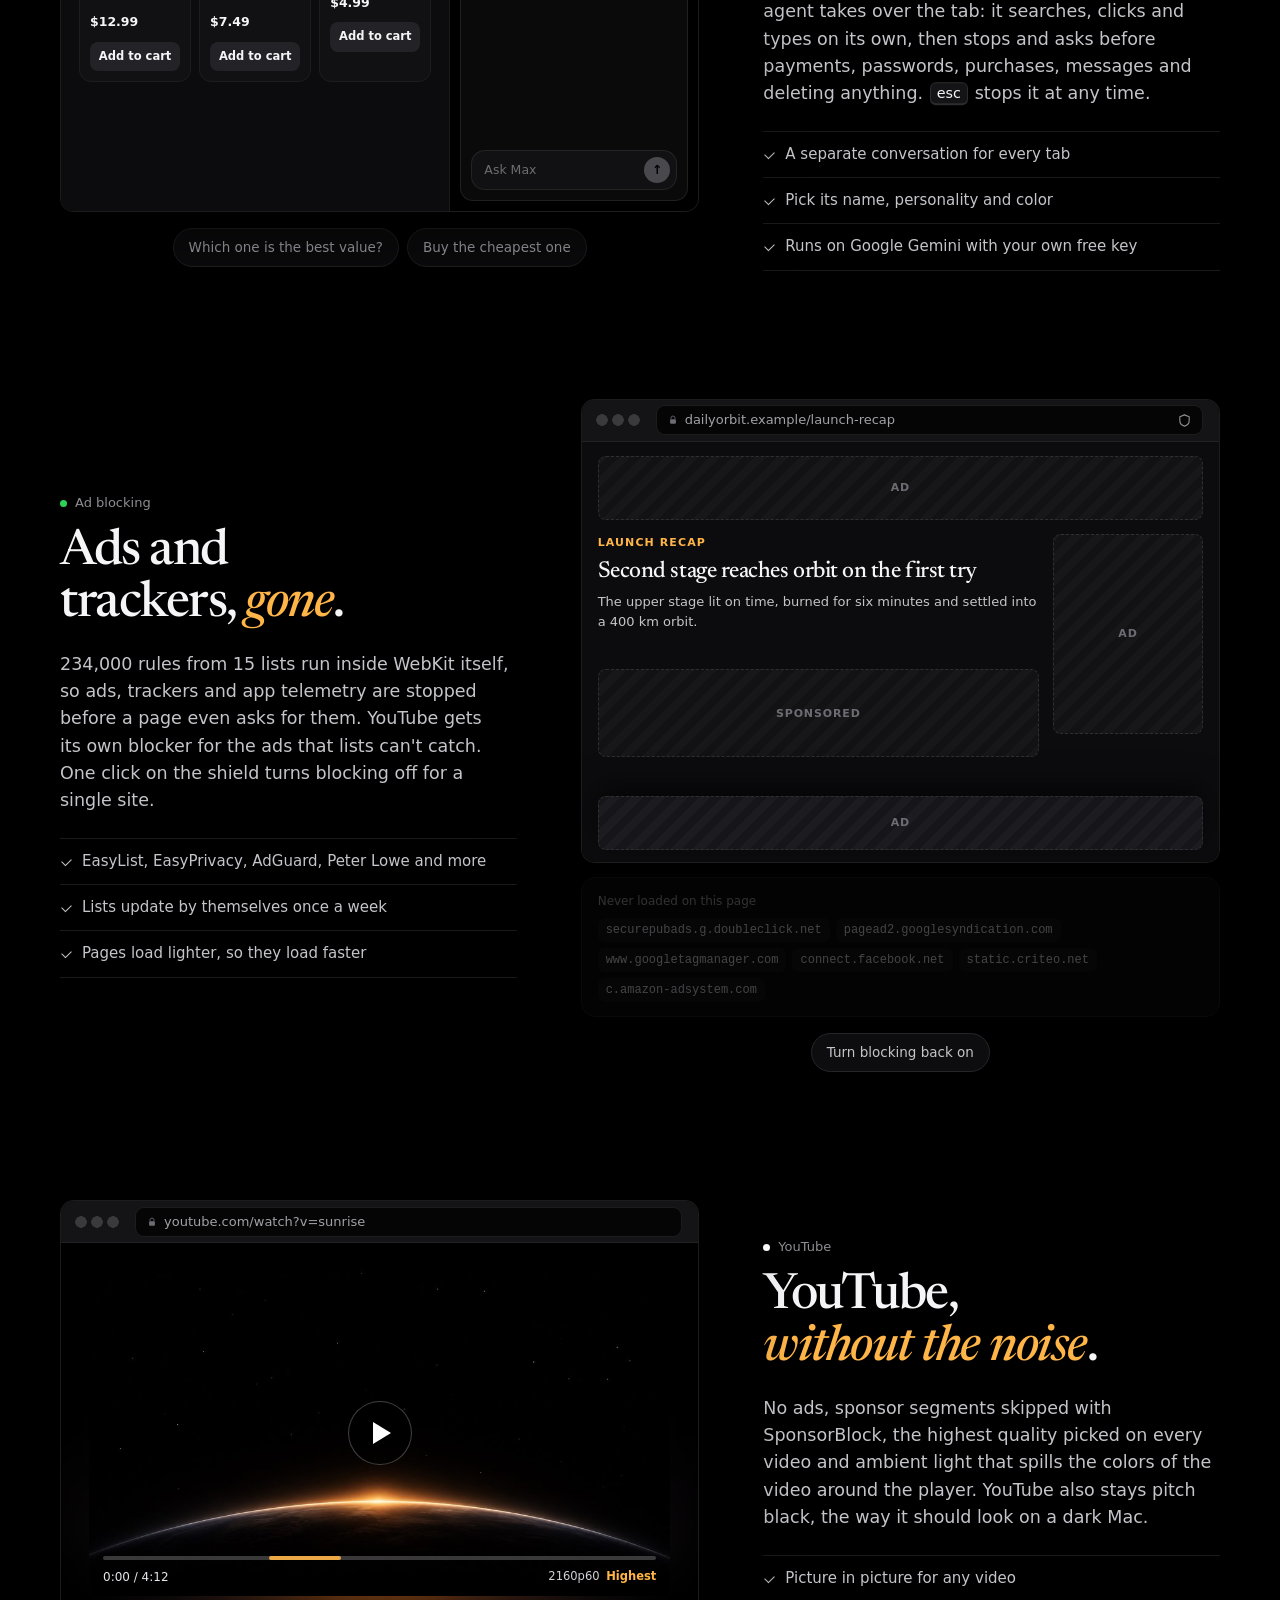
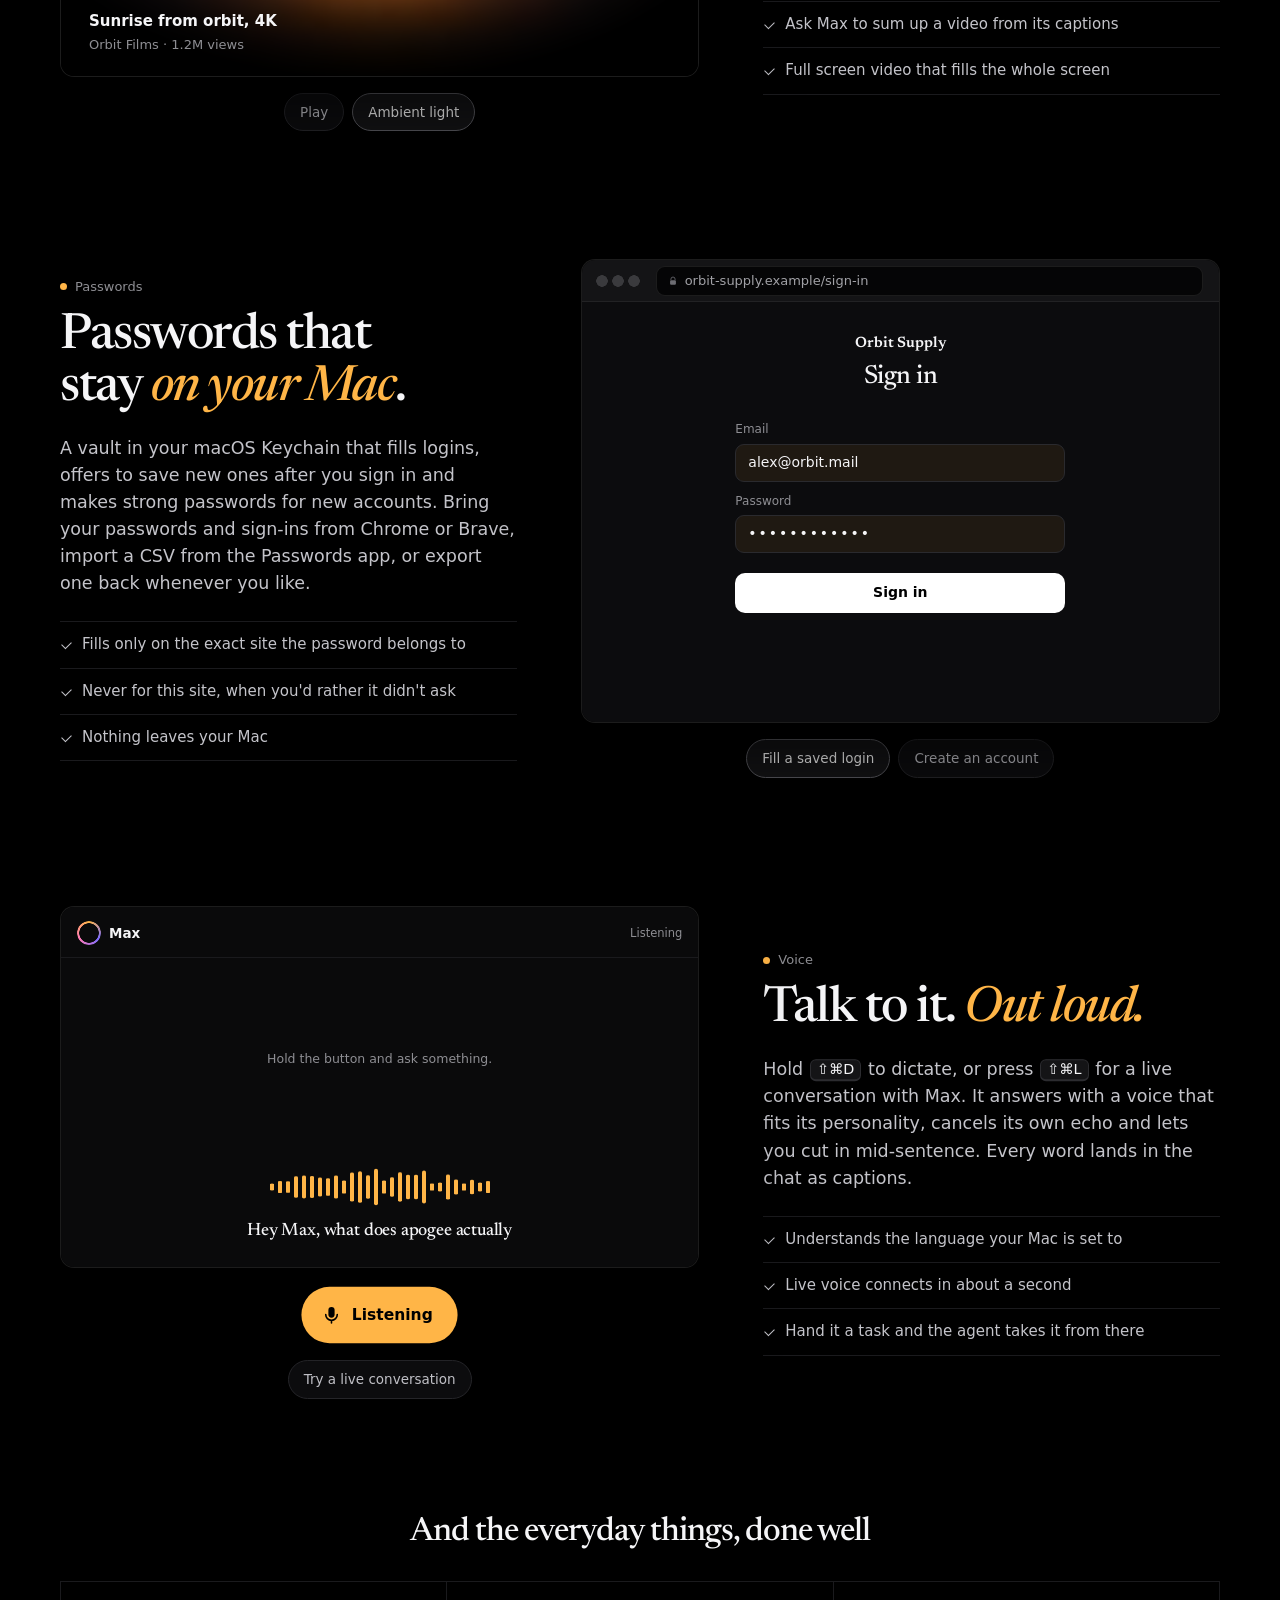
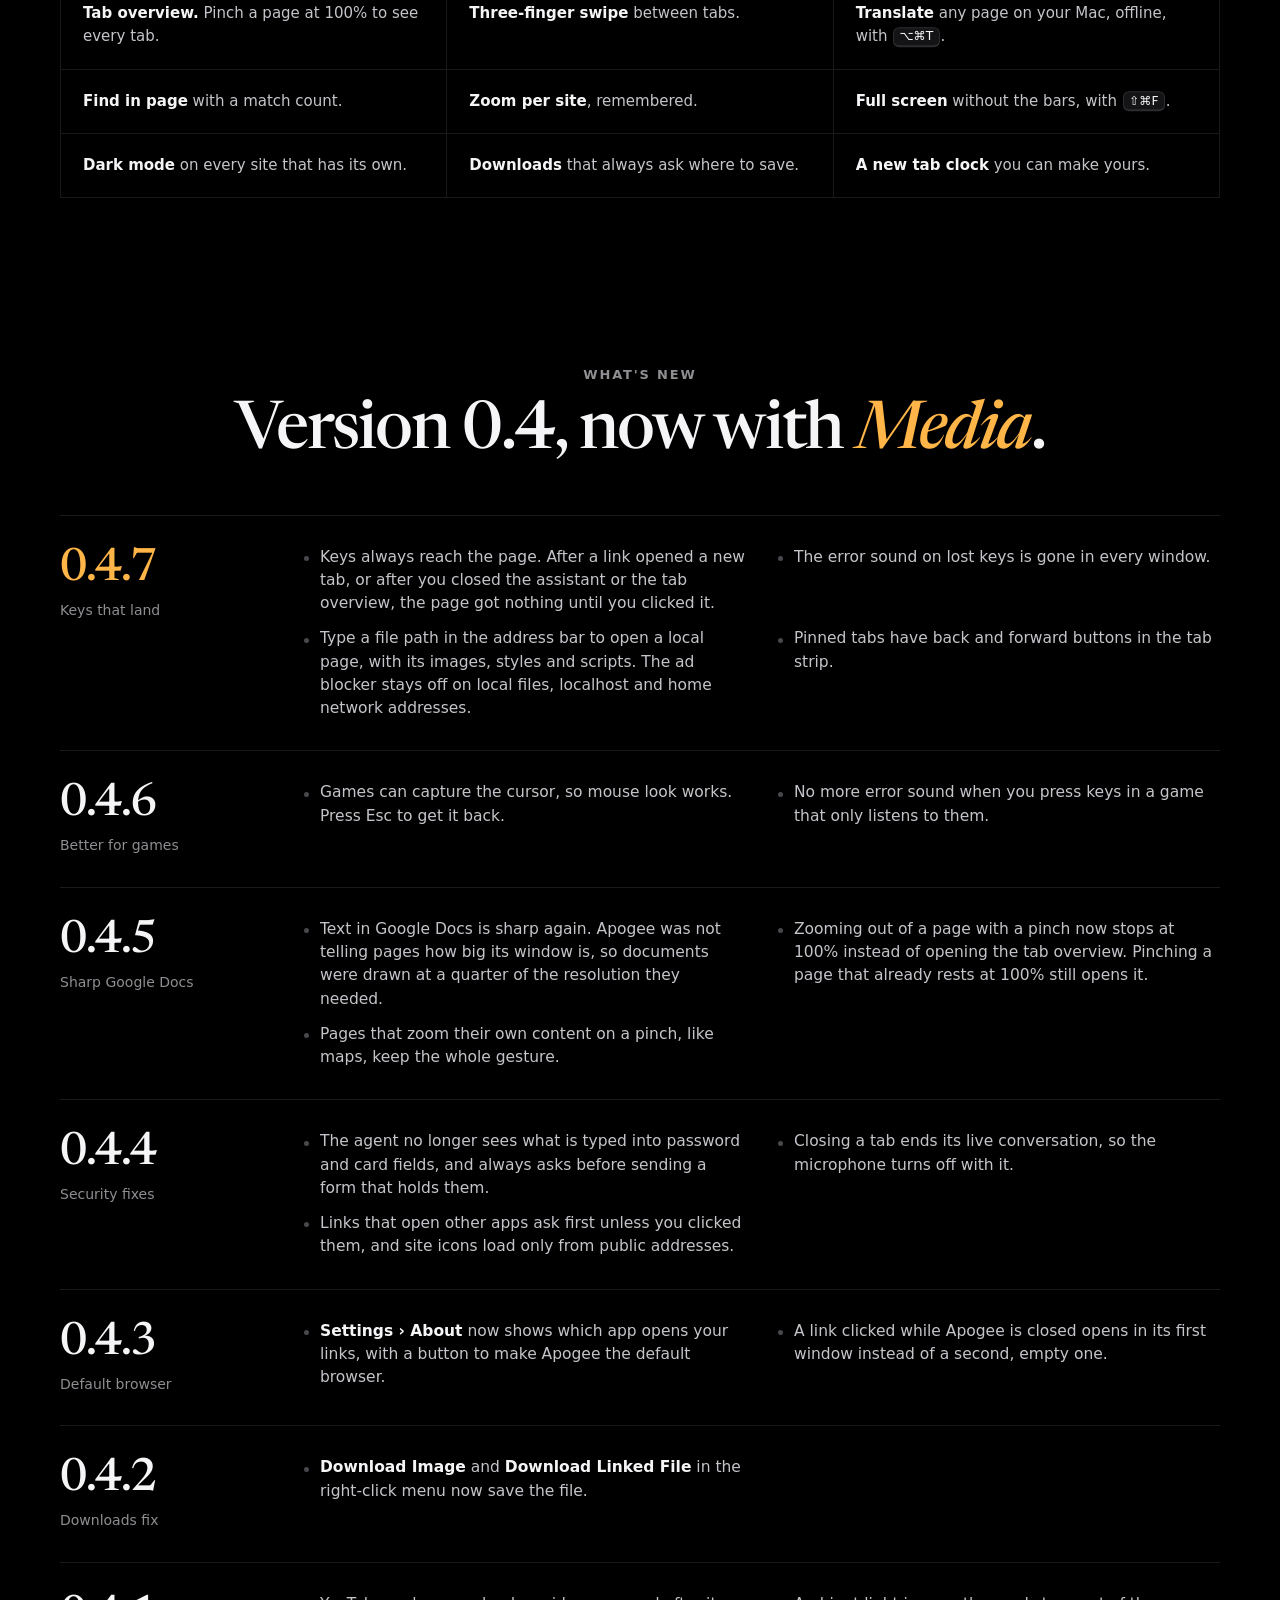
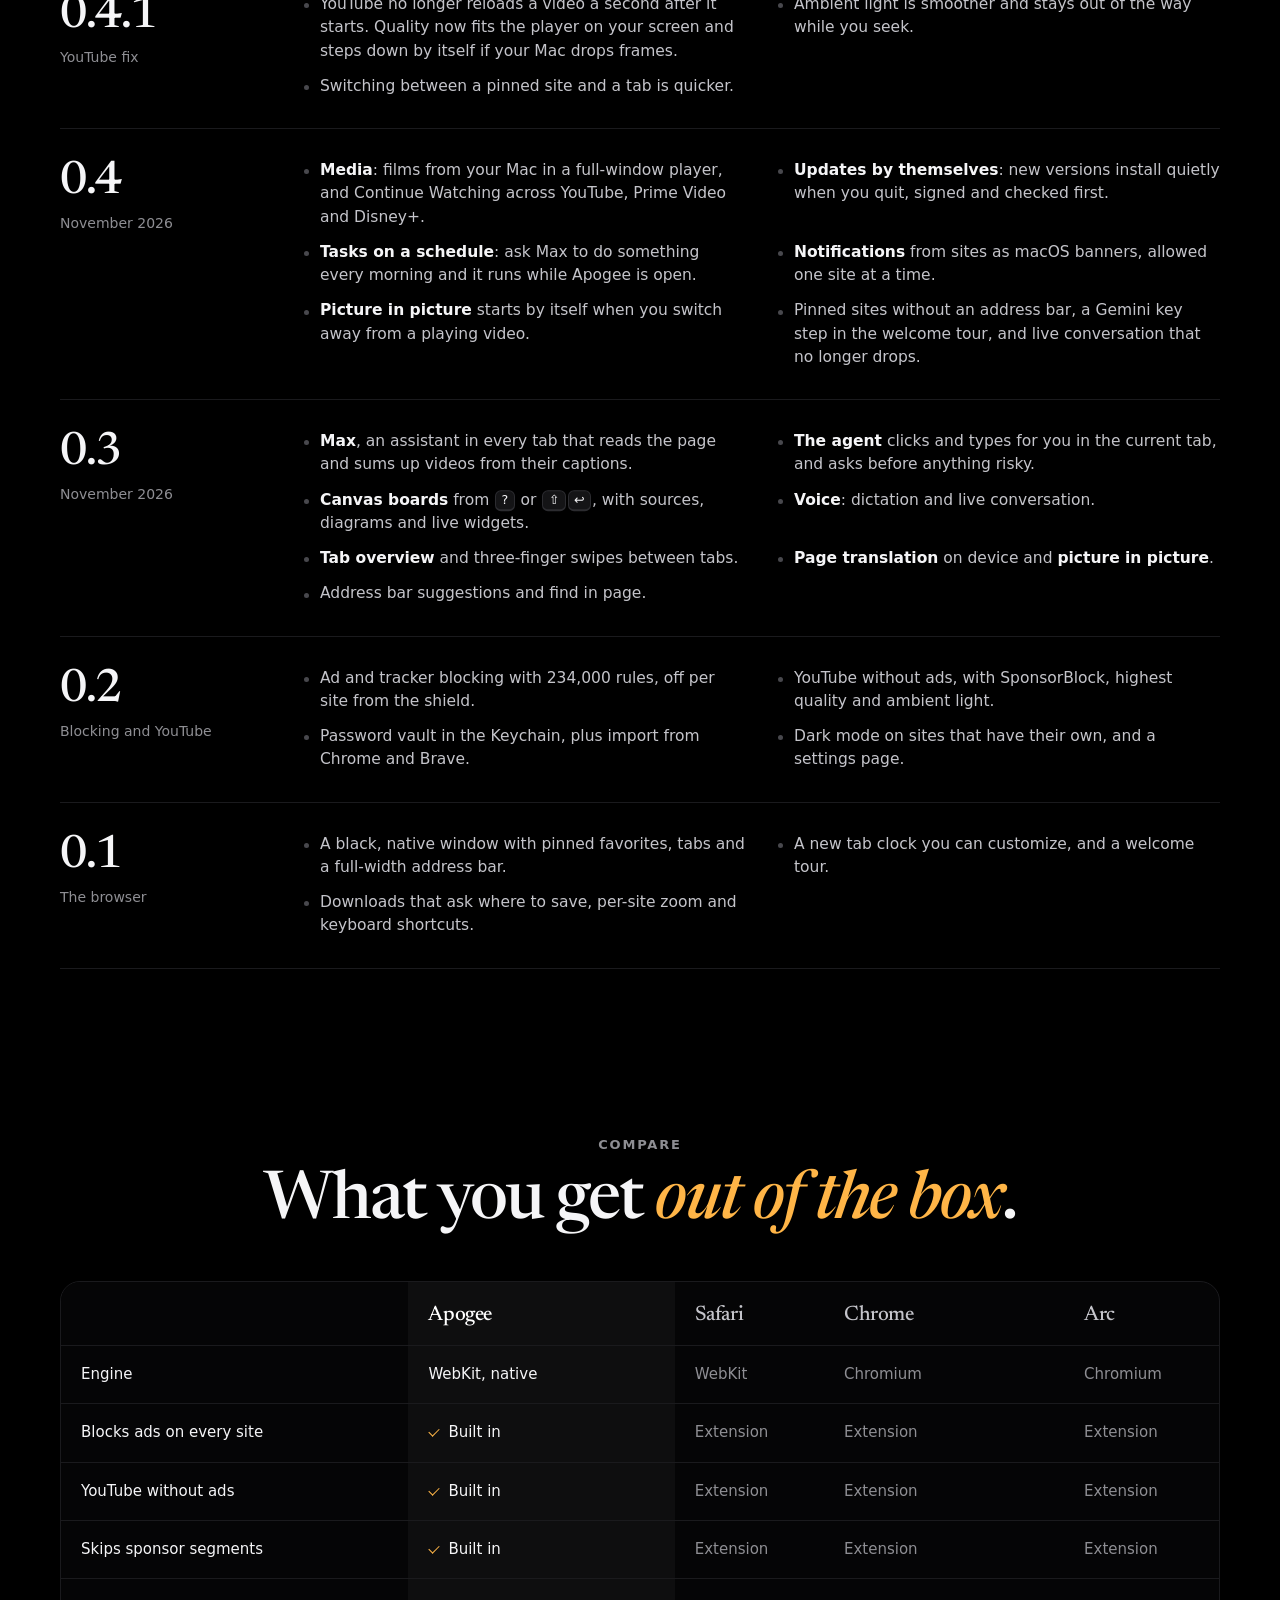
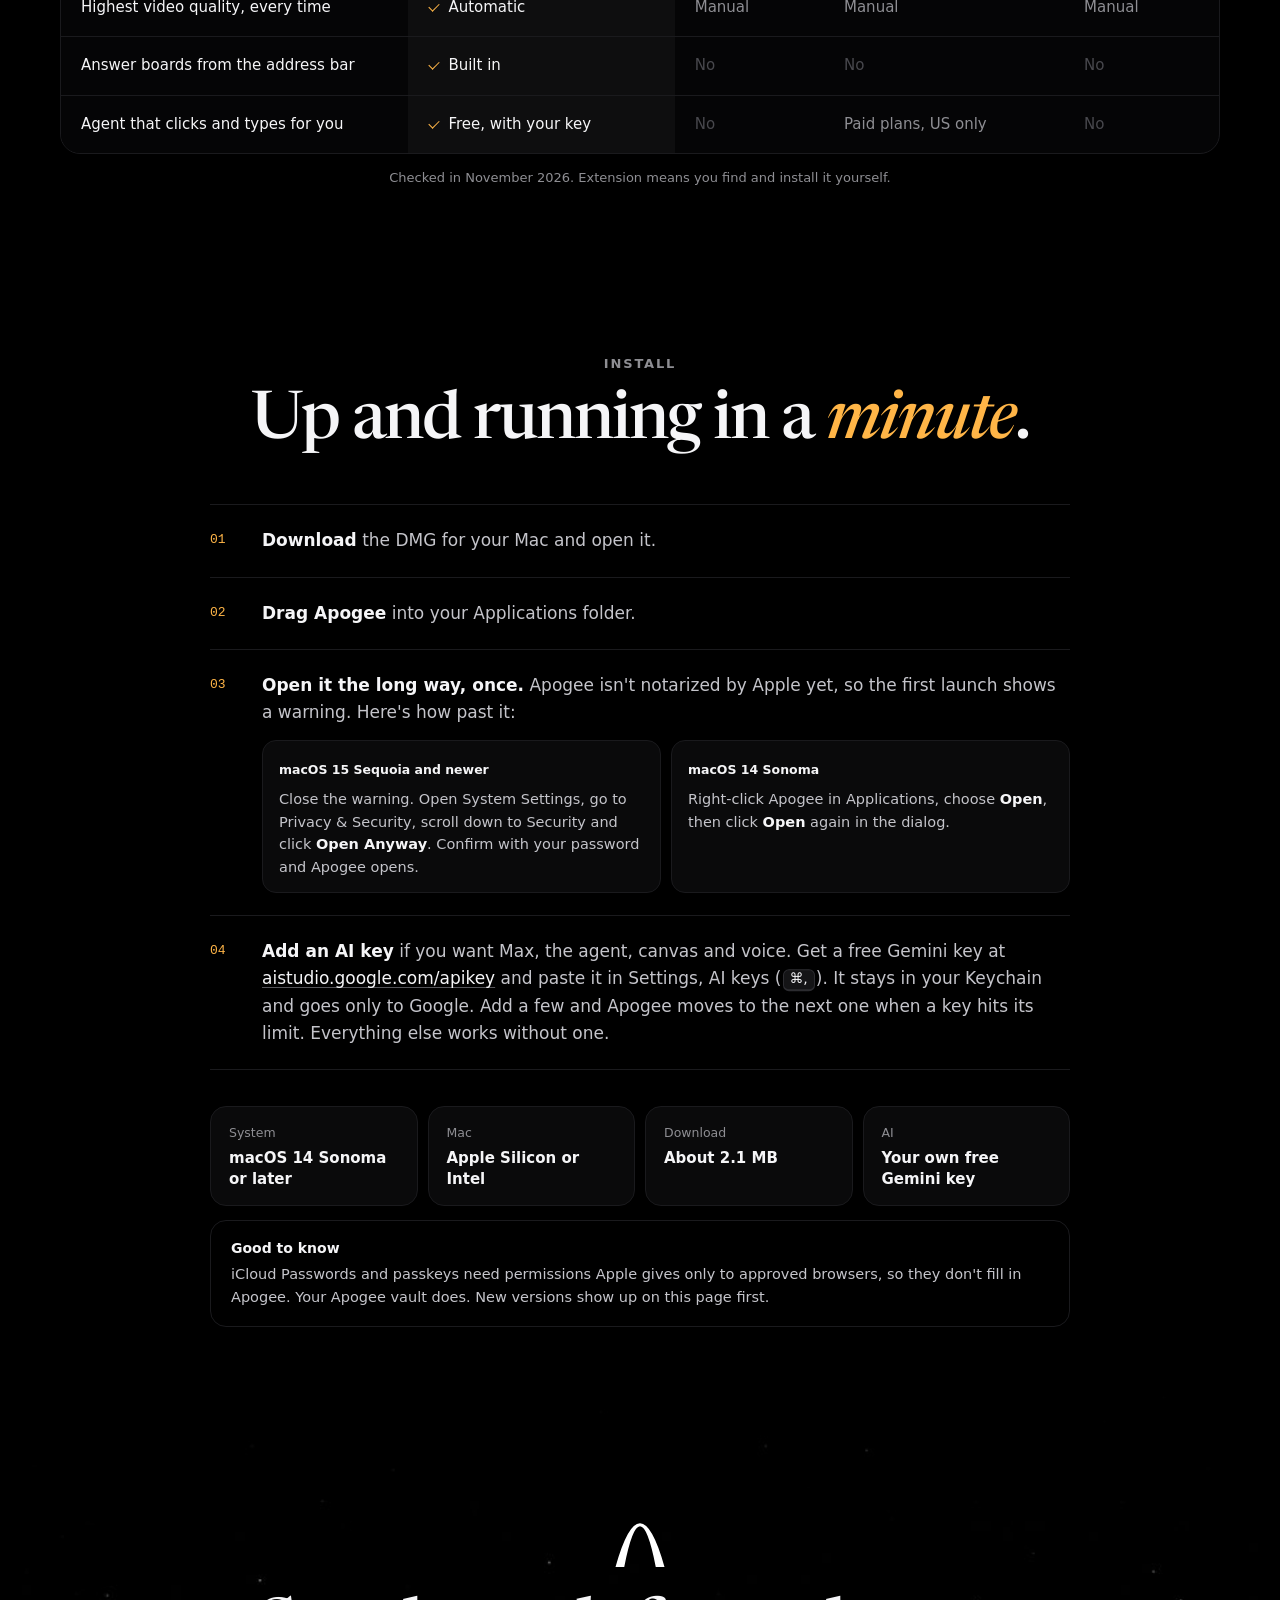
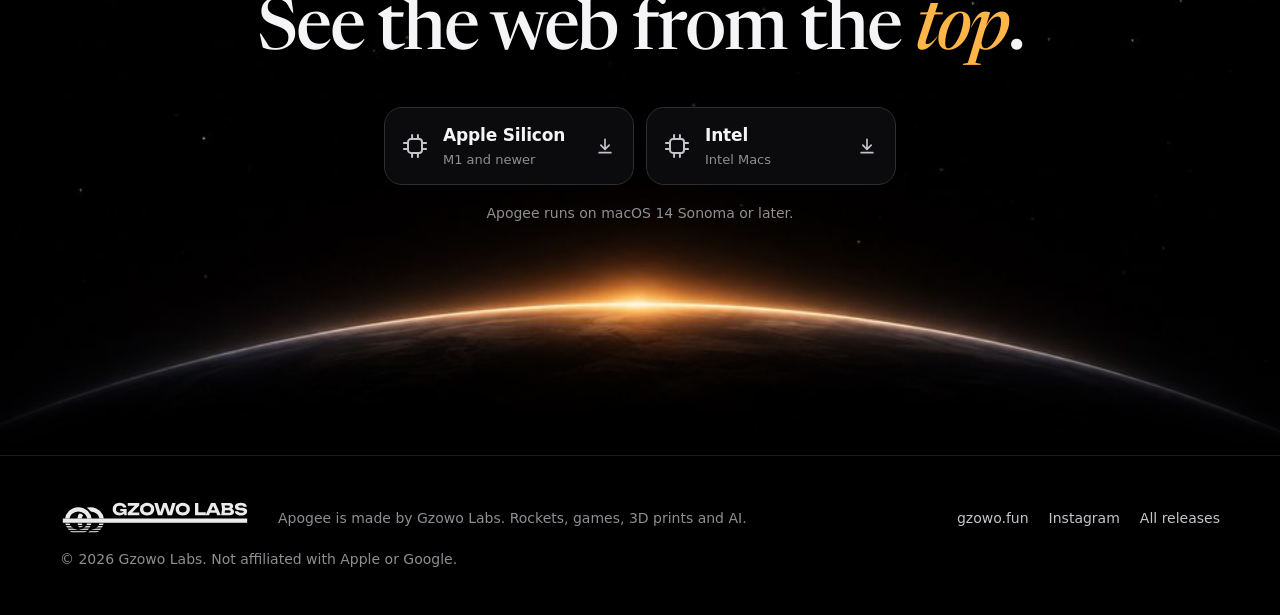
==== commit cdf0d116: "Apogee 0.4.7 Co-Authored-By: Claude Mythos 5.2 <noreply@anthropic.com>" ====
--- a/index.html
+++ b/index.html
@@ -71,7 +71,7 @@
           <span class="chip-tag">Your Mac</span>
         </a>
       </div>
-      <p class="dl-meta"><span data-dl-note>Version 0.4.6 · Free · macOS 14 Sonoma or later</span><span class="sep">·</span><a href="#install">How to open it</a></p>
+      <p class="dl-meta"><span data-dl-note>Version 0.4.7 · Free · macOS 14 Sonoma or later</span><span class="sep">·</span><a href="#install">How to open it</a></p>
       <details class="which">
         <summary>Which one do I need?</summary>
         <p>Open the Apple menu and choose About This Mac. If it says <b>Chip: Apple M1</b> or any other M chip, take Apple Silicon. If it says <b>Processor: Intel</b>, take Intel.</p>
@@ -373,6 +373,15 @@
       </div>
       <div class="rels">
         <article class="rel reveal">
+          <div class="rel-v"><b>0.4.7</b><span>Keys that land</span></div>
+          <ul>
+            <li>Keys always reach the page. After a link opened a new tab, or after you closed the assistant or the tab overview, the page got nothing until you clicked it.</li>
+            <li>The error sound on lost keys is gone in every window.</li>
+            <li>Type a file path in the address bar to open a local page, with its images, styles and scripts. The ad blocker stays off on local files, localhost and home network addresses.</li>
+            <li>Pinned tabs have back and forward buttons in the tab strip.</li>
+          </ul>
+        </article>
+        <article class="rel reveal">
           <div class="rel-v"><b>0.4.6</b><span>Better for games</span></div>
           <ul>
             <li>Games can capture the cursor, so mouse look works. Press Esc to get it back.</li>
@@ -535,7 +544,7 @@
           <span class="chip-tag">Your Mac</span>
         </a>
       </div>
-      <p class="dl-meta"><span data-dl-note>Version 0.4.6 · Free · macOS 14 Sonoma or later</span></p>
+      <p class="dl-meta"><span data-dl-note>Version 0.4.7 · Free · macOS 14 Sonoma or later</span></p>
     </div>
   </section>
 </main>
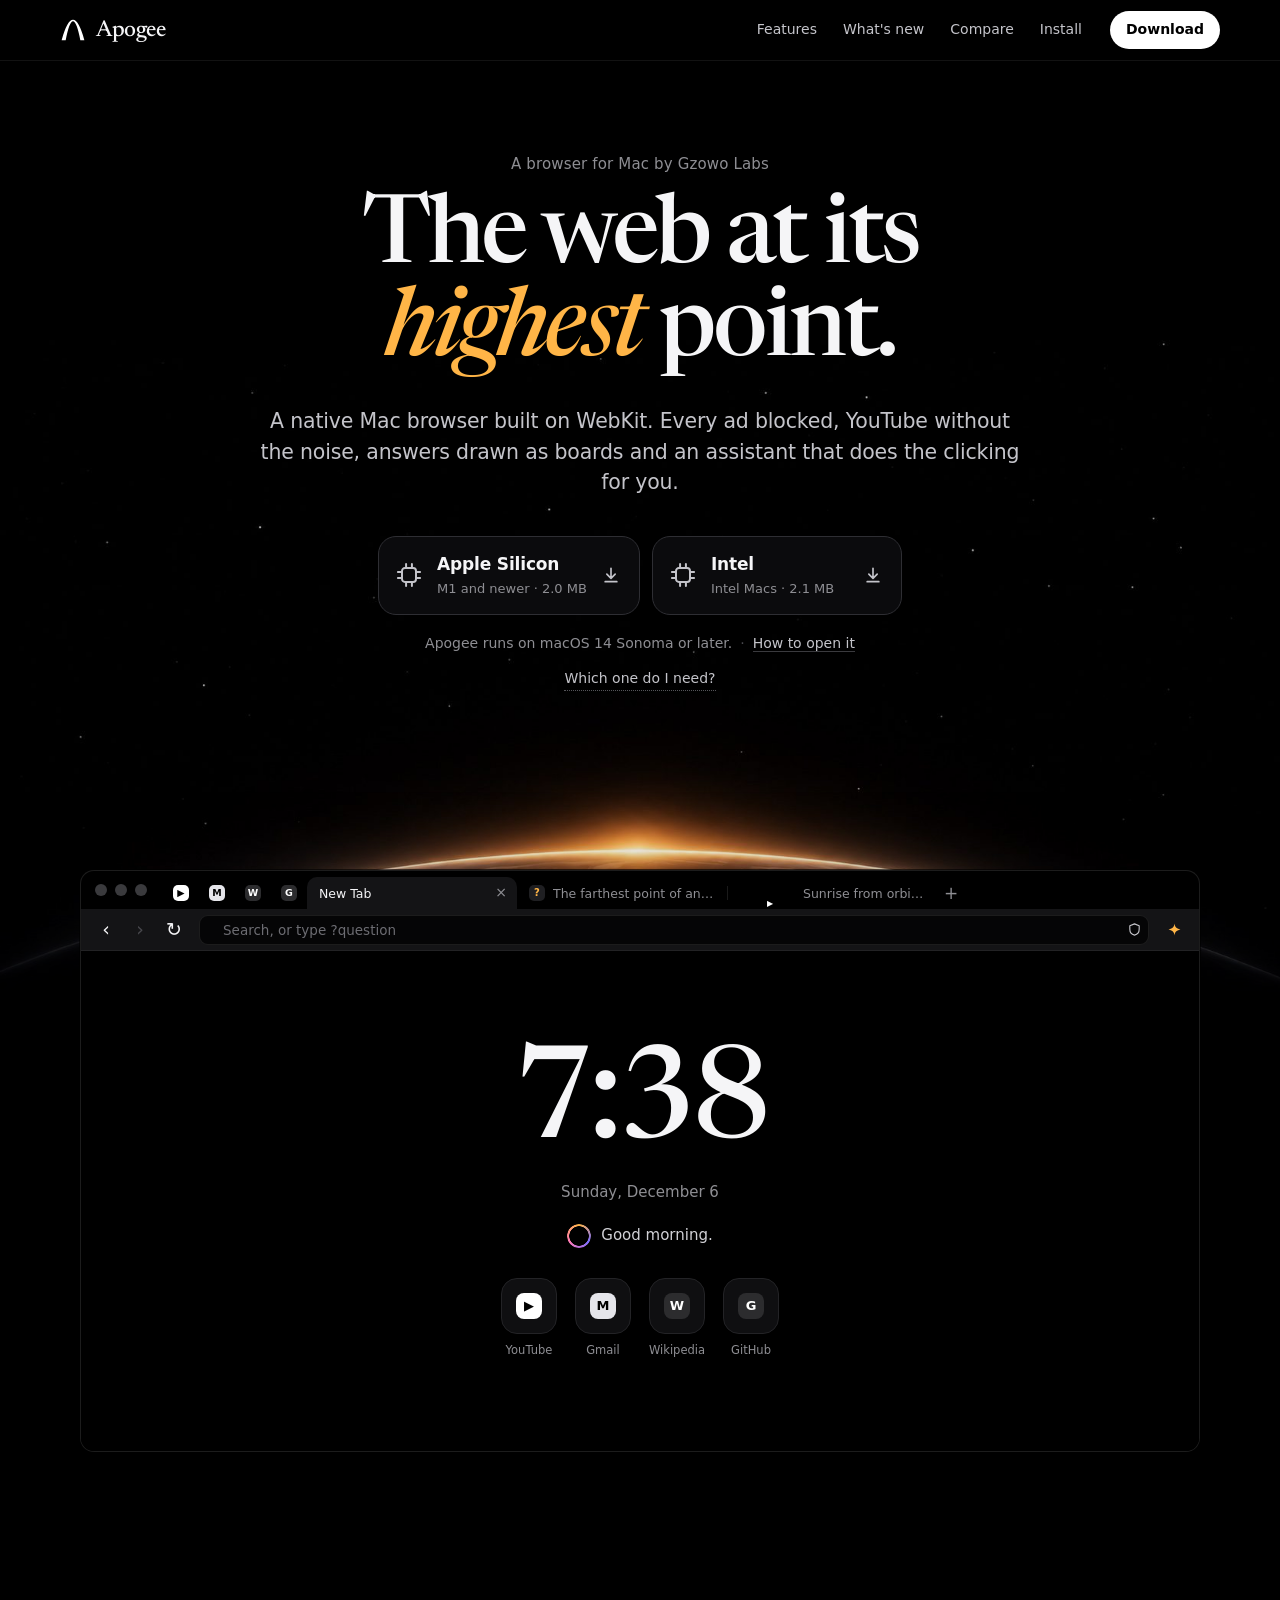
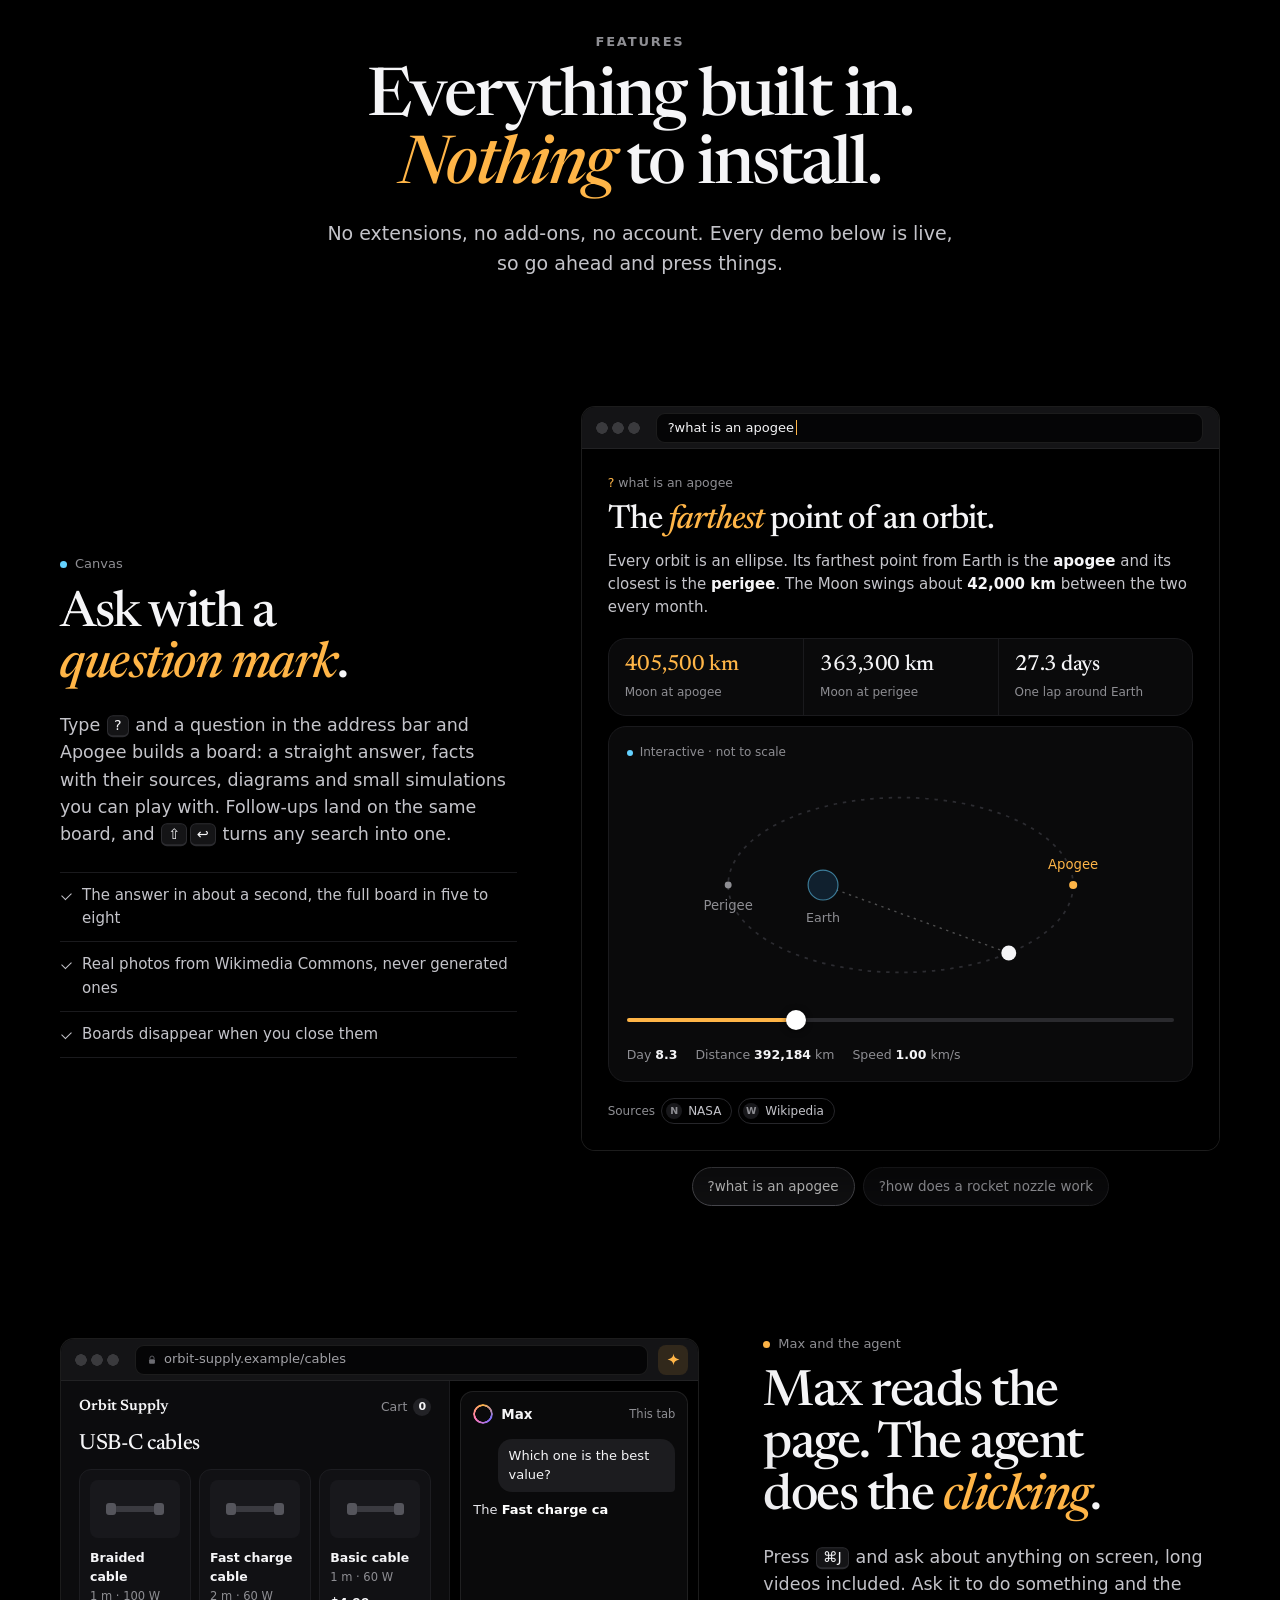
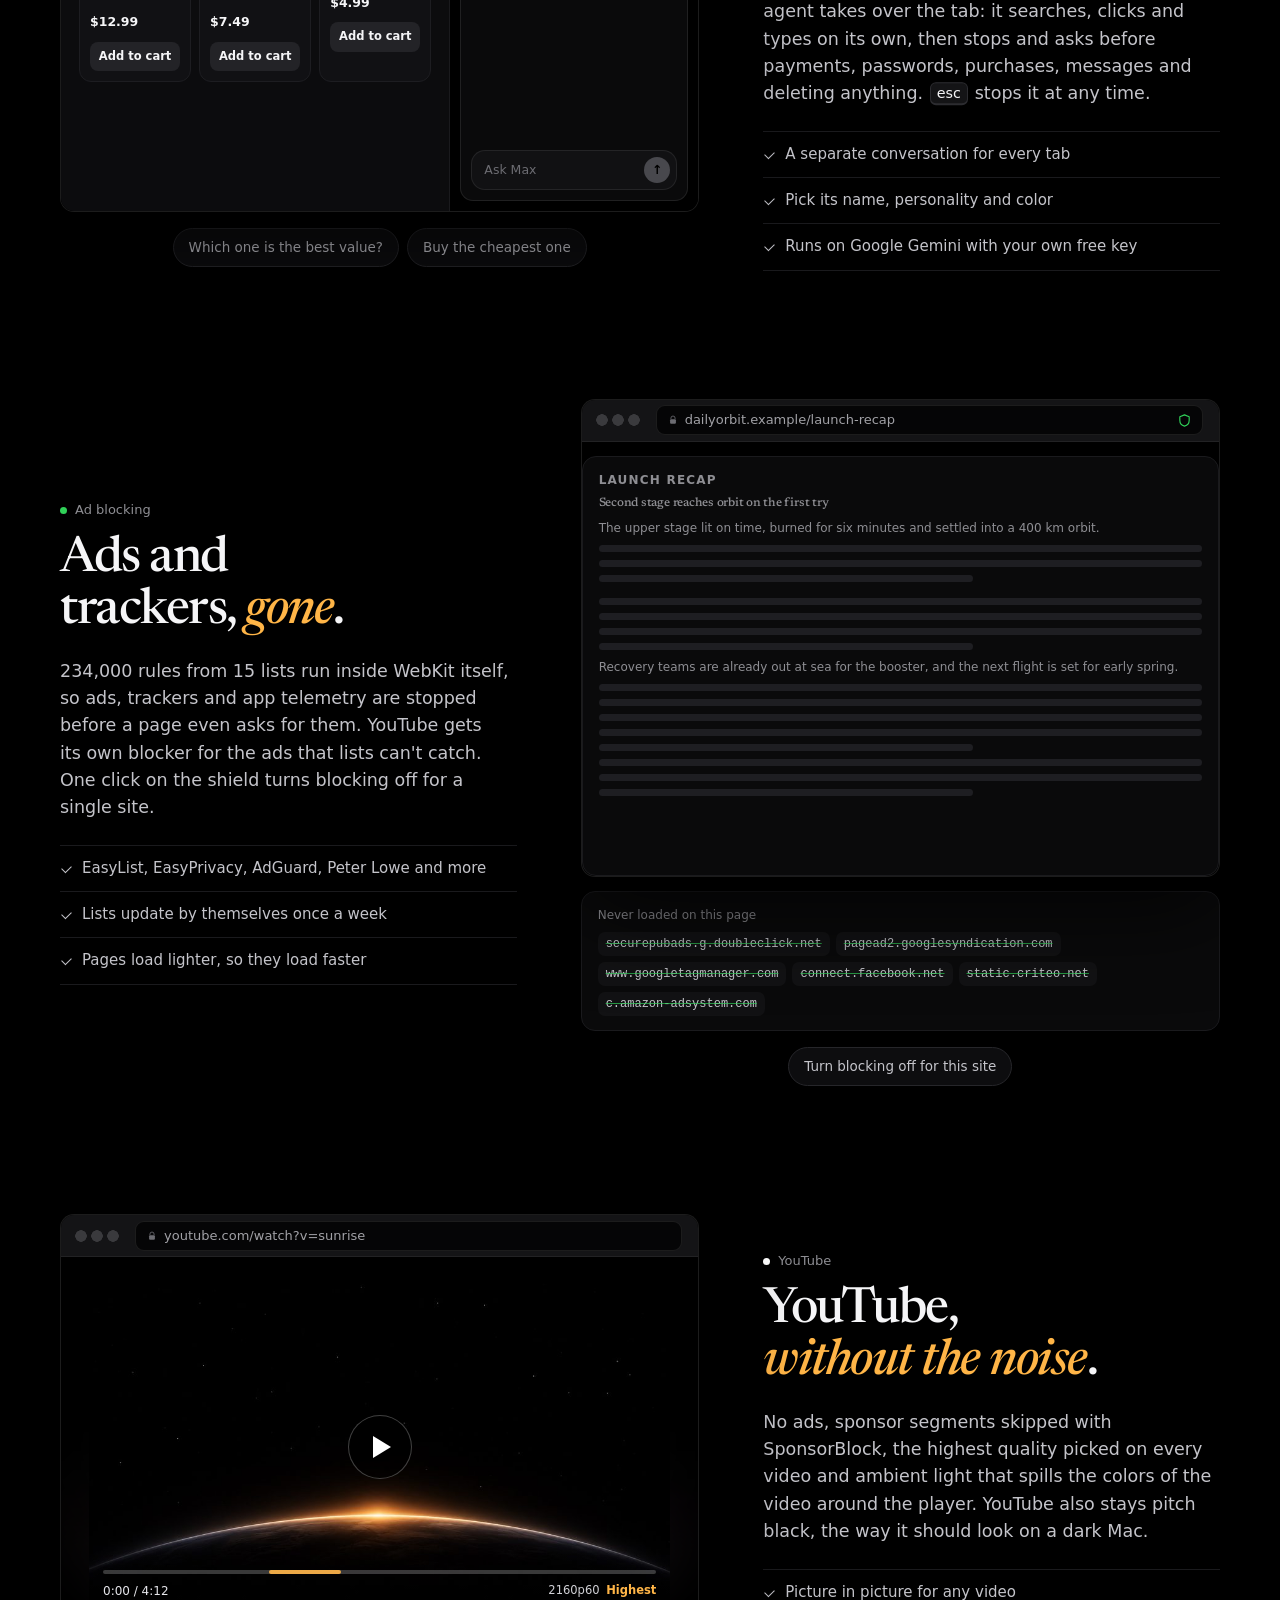
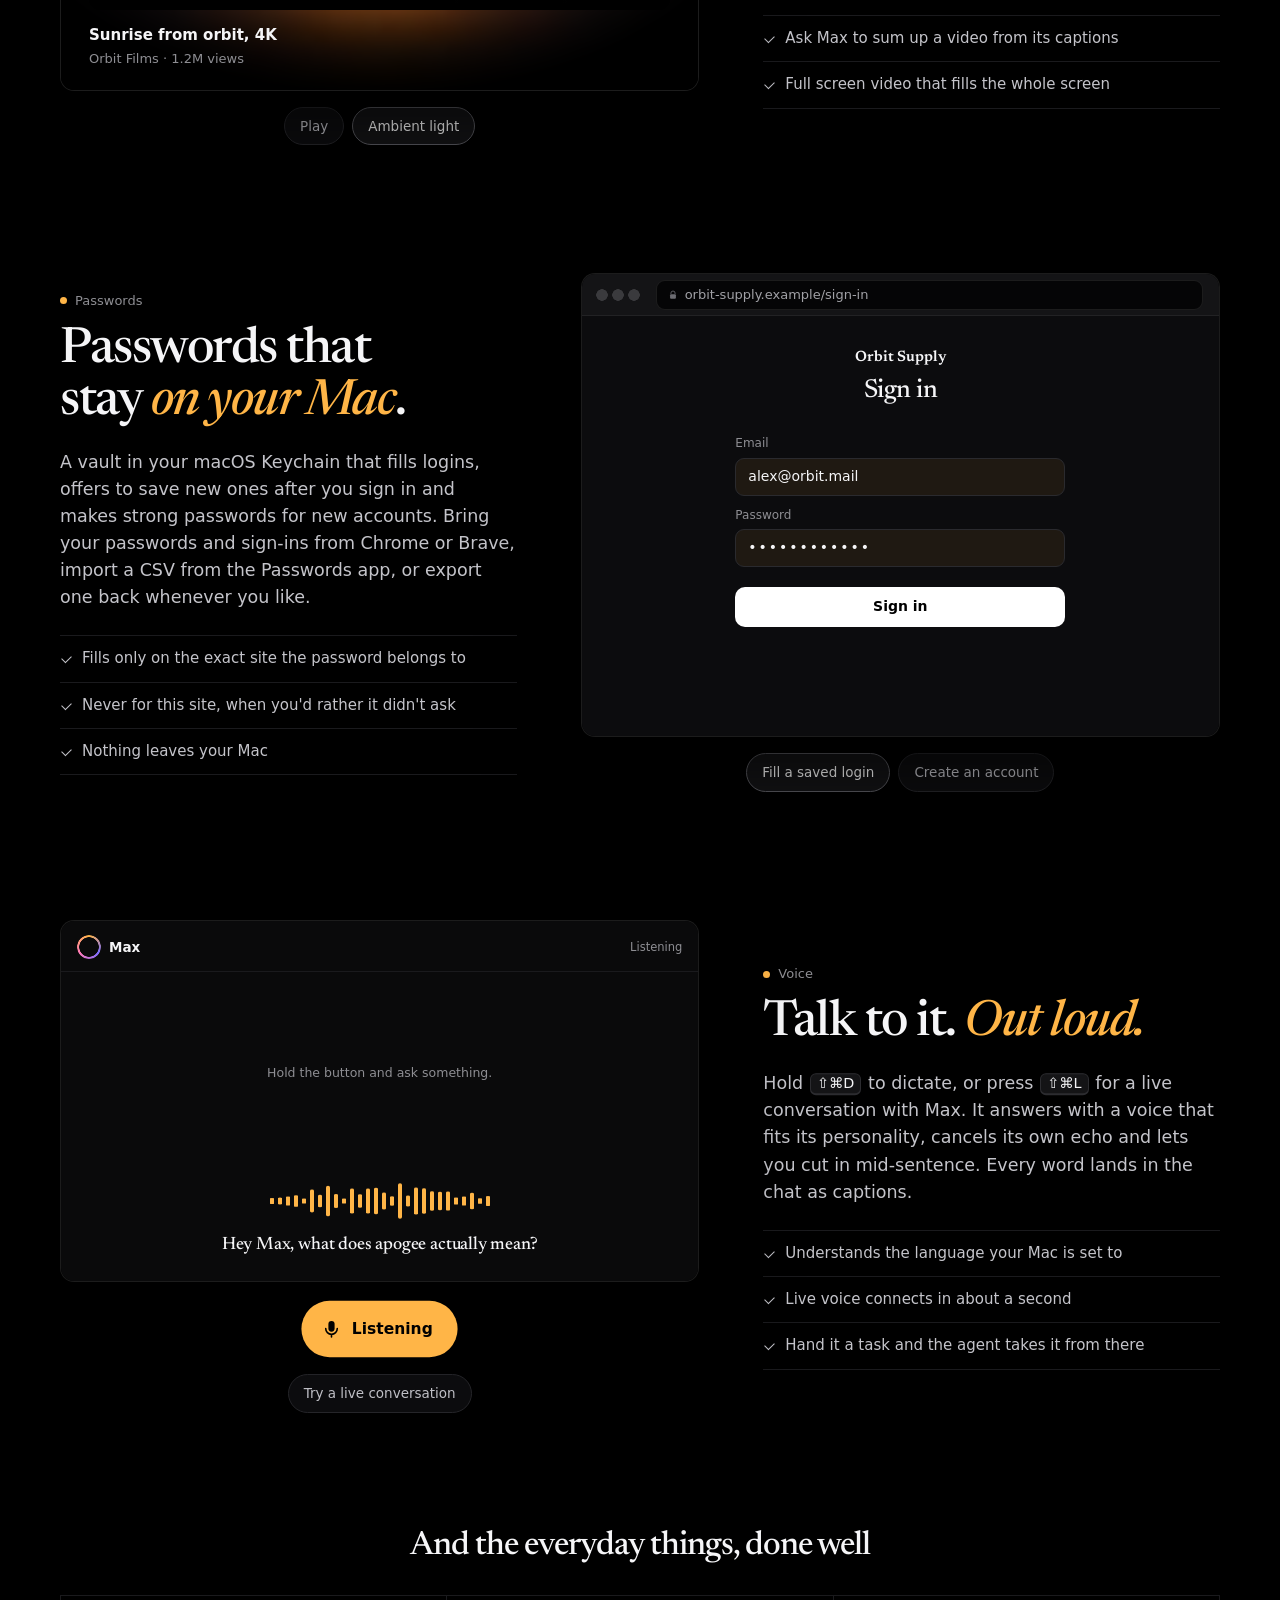
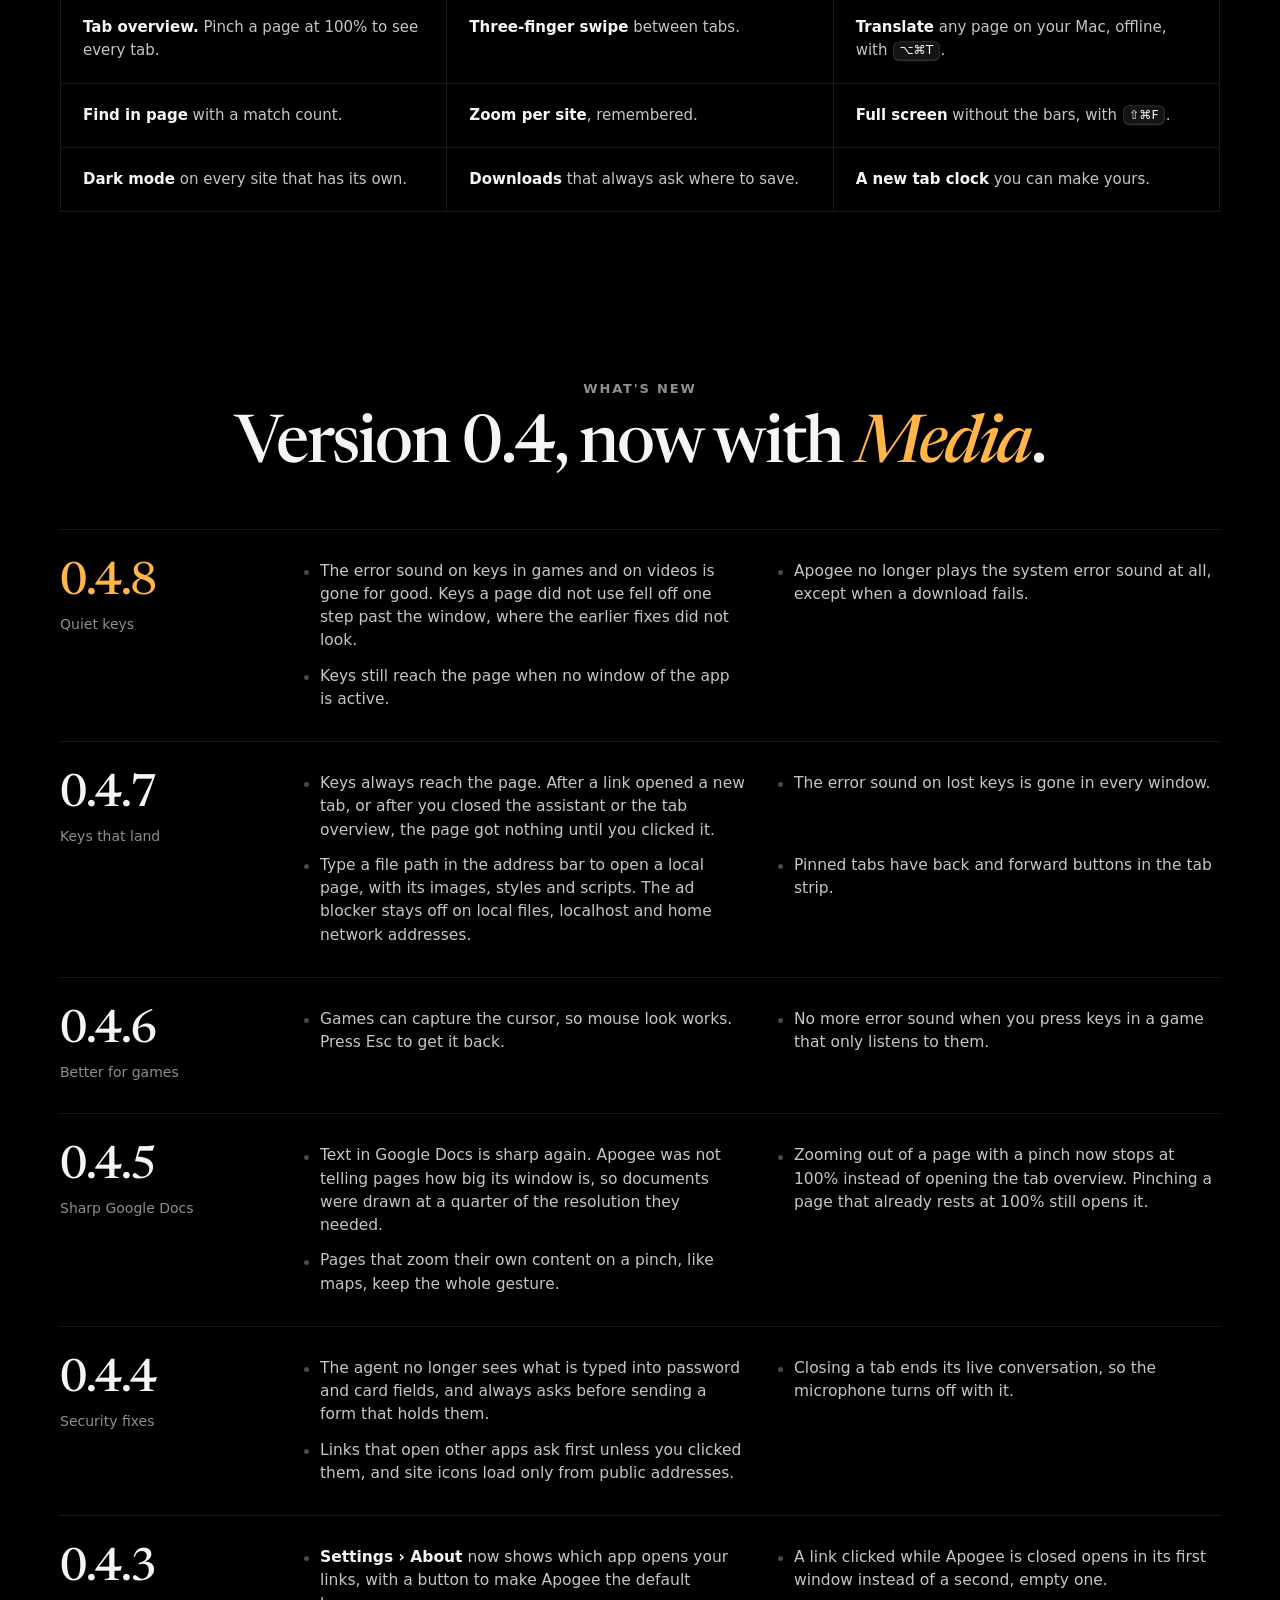
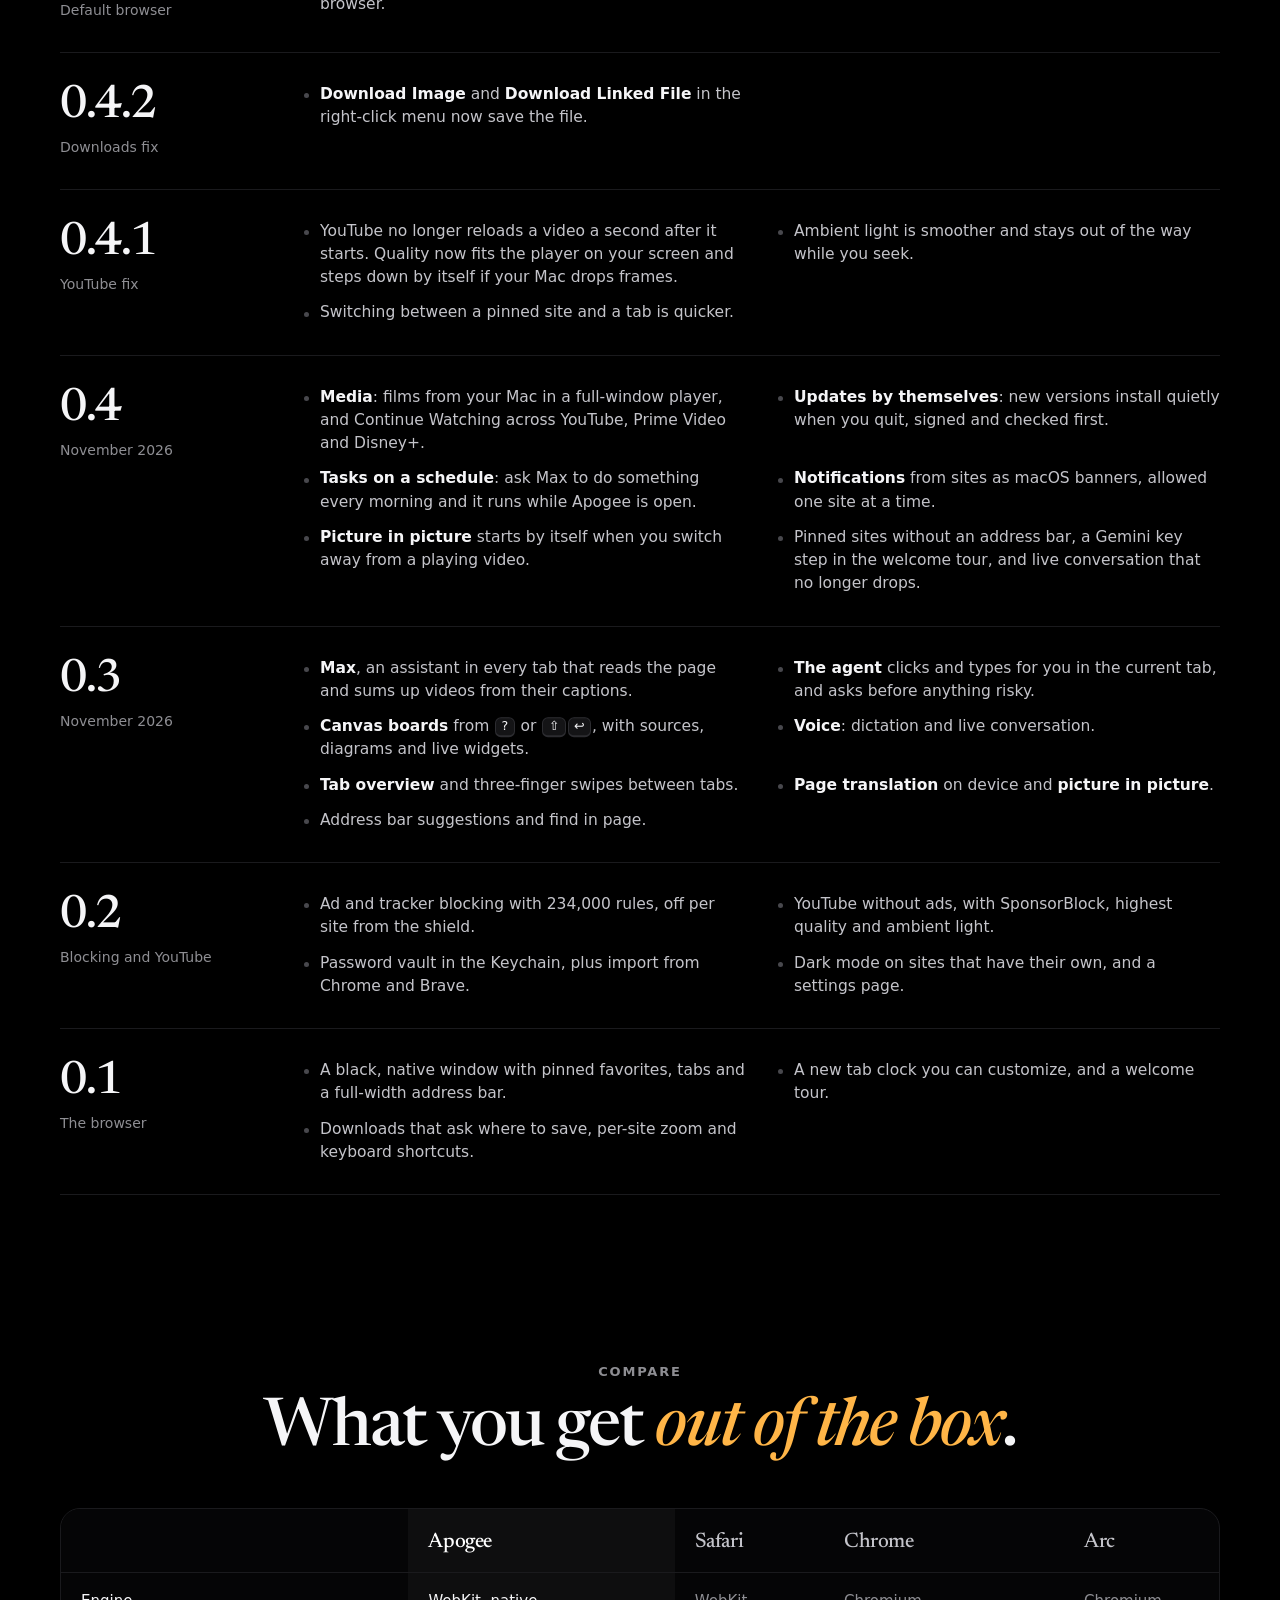
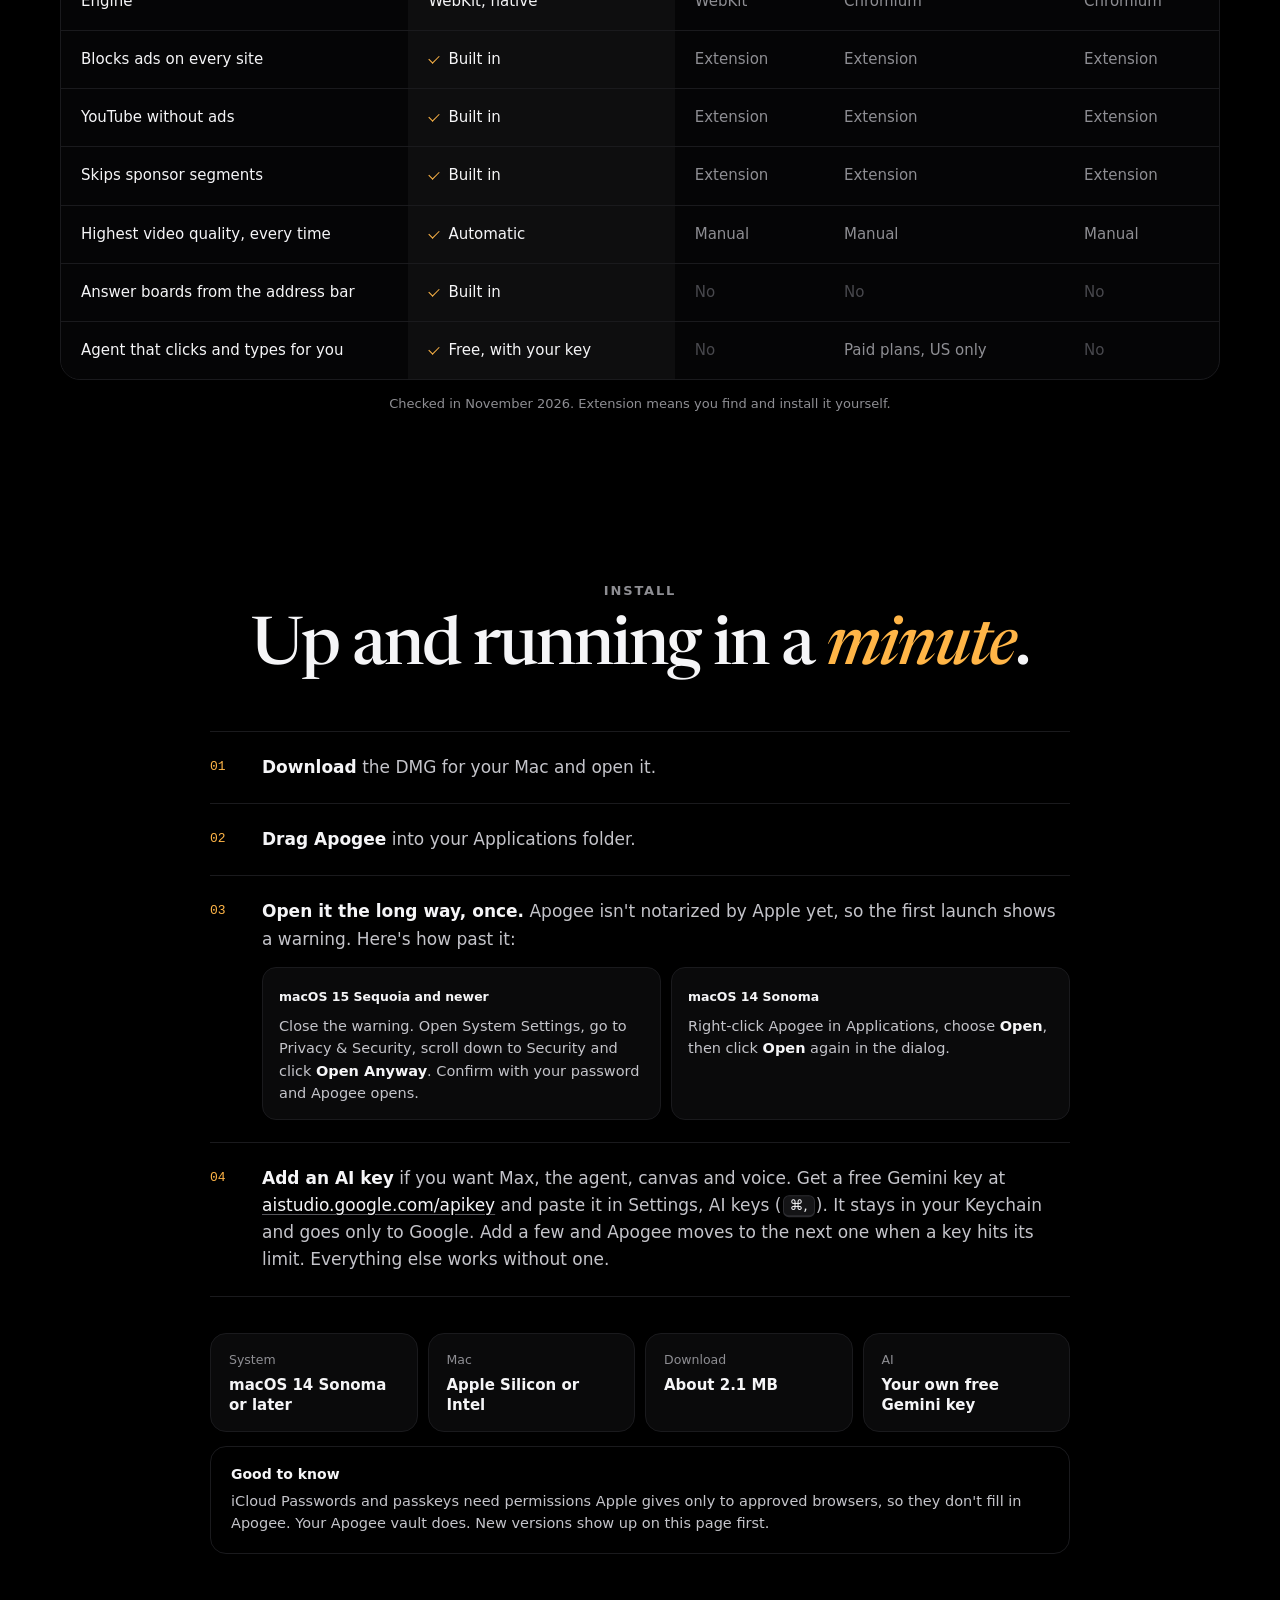
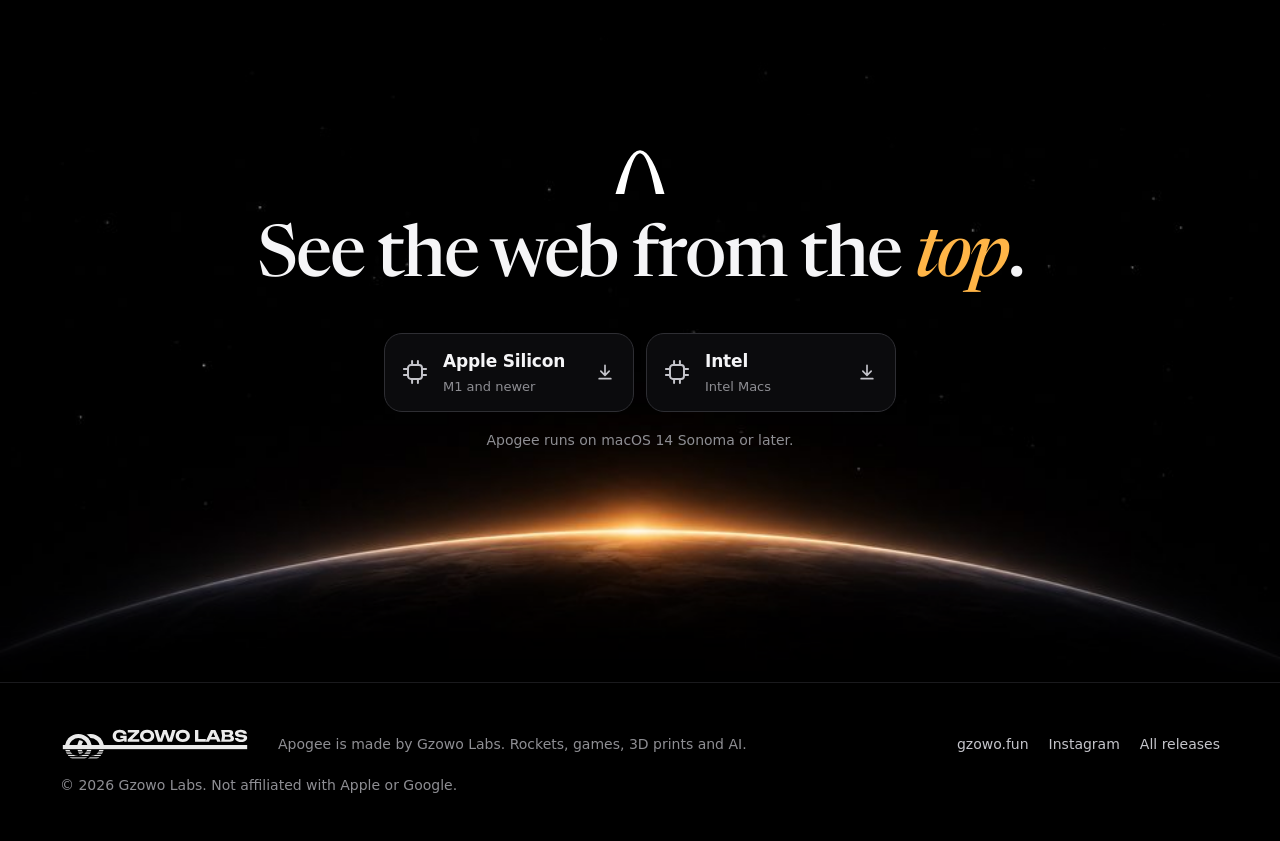
==== commit a585c925: "Apogee 0.4.8 Co-Authored-By: Claude Mythos 5.2 <noreply@anthropic.com>" ====
--- a/index.html
+++ b/index.html
@@ -71,7 +71,7 @@
           <span class="chip-tag">Your Mac</span>
         </a>
       </div>
-      <p class="dl-meta"><span data-dl-note>Version 0.4.7 · Free · macOS 14 Sonoma or later</span><span class="sep">·</span><a href="#install">How to open it</a></p>
+      <p class="dl-meta"><span data-dl-note>Version 0.4.8 · Free · macOS 14 Sonoma or later</span><span class="sep">·</span><a href="#install">How to open it</a></p>
       <details class="which">
         <summary>Which one do I need?</summary>
         <p>Open the Apple menu and choose About This Mac. If it says <b>Chip: Apple M1</b> or any other M chip, take Apple Silicon. If it says <b>Processor: Intel</b>, take Intel.</p>
@@ -373,6 +373,14 @@
       </div>
       <div class="rels">
         <article class="rel reveal">
+          <div class="rel-v"><b>0.4.8</b><span>Quiet keys</span></div>
+          <ul>
+            <li>The error sound on keys in games and on videos is gone for good. Keys a page did not use fell off one step past the window, where the earlier fixes did not look.</li>
+            <li>Apogee no longer plays the system error sound at all, except when a download fails.</li>
+            <li>Keys still reach the page when no window of the app is active.</li>
+          </ul>
+        </article>
+        <article class="rel reveal">
           <div class="rel-v"><b>0.4.7</b><span>Keys that land</span></div>
           <ul>
             <li>Keys always reach the page. After a link opened a new tab, or after you closed the assistant or the tab overview, the page got nothing until you clicked it.</li>
@@ -544,7 +552,7 @@
           <span class="chip-tag">Your Mac</span>
         </a>
       </div>
-      <p class="dl-meta"><span data-dl-note>Version 0.4.7 · Free · macOS 14 Sonoma or later</span></p>
+      <p class="dl-meta"><span data-dl-note>Version 0.4.8 · Free · macOS 14 Sonoma or later</span></p>
     </div>
   </section>
 </main>
